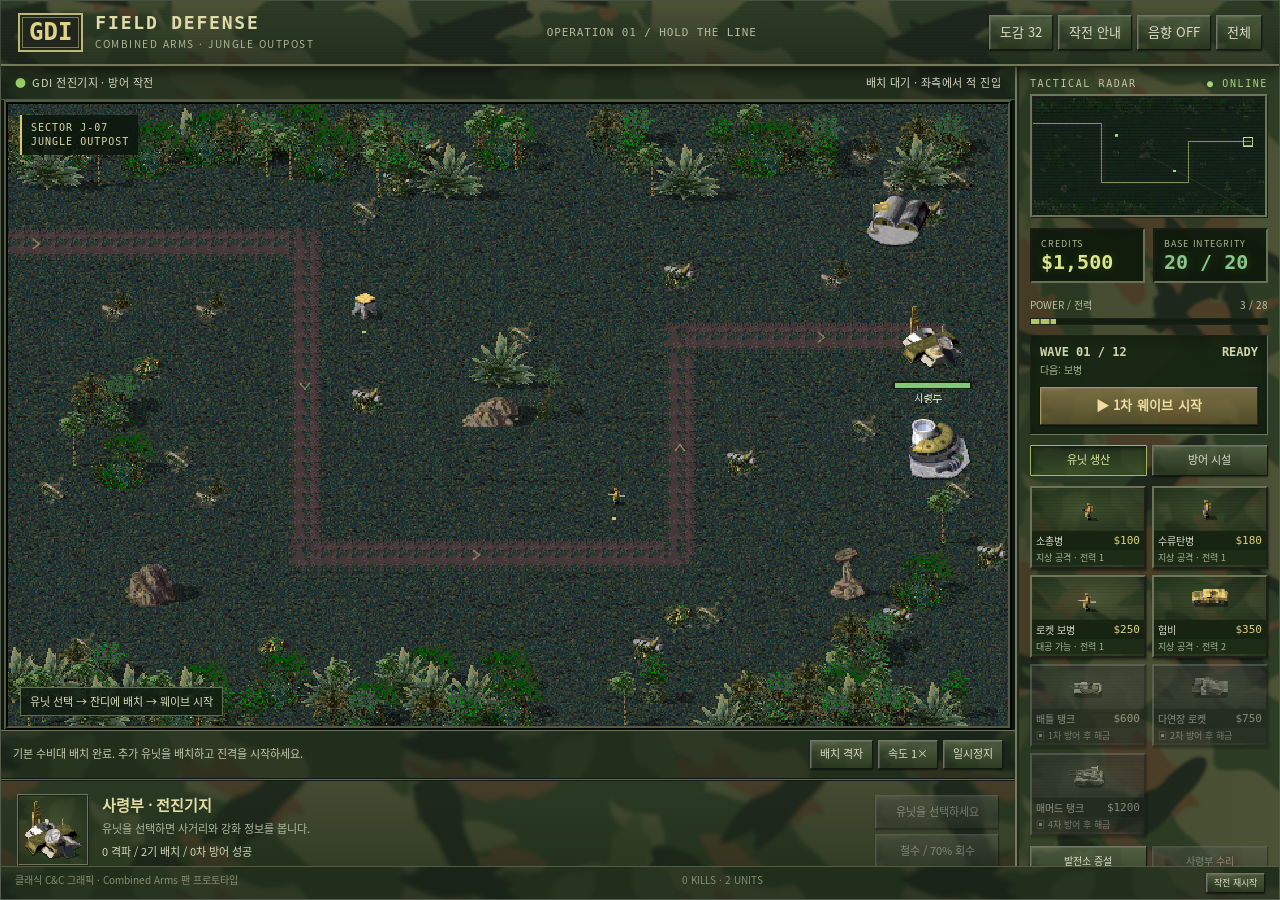
==== index.html @ d178424f "Restore project directories and complete v0.2.1 release snapshot" ====
<!DOCTYPE html><html lang="ko"><head><meta charset="utf-8"><meta name="viewport" content="width=device-width,initial-scale=1,viewport-fit=cover"><meta name="theme-color" content="#212a27"><title>C&C FIELD DEFENSE · Jungle Outpost</title><style>
@font-face{font-family:'Field UI';src:url([data-uri]) format('woff');font-display:swap;}
:root{color-scheme:dark;--metal:#343a36;--dark:#121914;--edge:#555e50;--gold:#c8bb6b;--green:#9cce68;--text:#dddcc6;--mute:#9da590;--red:#db6251}*{box-sizing:border-box}body{margin:0;background:#111813;color:var(--text);font:13px/1.45 'Field UI',Arial,sans-serif;overscroll-behavior:none}button{font:inherit;cursor:pointer;color:var(--text);border:1px solid #70766a;border-right-color:#111912;border-bottom-color:#111912;background:linear-gradient(#4d5549,#2c352d);box-shadow:inset 1px 1px #78807166,0 1px 2px #0009;padding:7px 10px;border-radius:1px;min-height:34px}button:hover{filter:brightness(1.14)}button:focus-visible{outline:2px solid var(--gold);outline-offset:2px}button:active,button.active,button[aria-pressed=true]{background:linear-gradient(#1d2b21,#334331);box-shadow:inset 1px 2px 4px #0009;border-color:#9dba65;color:#dcec9d}button:disabled{cursor:default;filter:saturate(.45);opacity:.46}.app{max-width:1600px;margin:0 auto;min-height:100svh;display:flex;flex-direction:column;border:1px solid #535c4d;background:#232d24}.topbar{height:66px;padding:10px 17px;display:flex;align-items:center;justify-content:space-between;gap:10px;background:repeating-linear-gradient(0deg,#ffffff02 0 1px,transparent 1px 3px),linear-gradient(#41483c,#252d25);border-bottom:3px ridge #73785b;box-shadow:0 4px 12px #0008;z-index:1}.brand{display:flex;gap:12px;align-items:center}.insignia{border:2px solid #bfb875;color:#dfd287;background:#20261e;padding:3px 9px;font:900 24px/1.2 monospace;box-shadow:inset 0 0 0 2px #20271c,inset 0 0 0 3px #777c54}.brand h1{font:700 18px/1.15 monospace;letter-spacing:.1em;margin:0;color:#e0dca9}.brand p{margin:3px 0 0;font-size:10px;letter-spacing:.15em;color:#aeb999}.topactions{display:flex;gap:5px}.operation{font:11px monospace;letter-spacing:.08em;color:#b3bb9f}.shell{display:grid;grid-template-columns:minmax(0,1fr) 264px;flex:1;min-height:0}.battle{min-width:0;display:flex;flex-direction:column;background:#161d16}.missionstrip{display:flex;align-items:center;justify-content:space-between;gap:8px;padding:8px 14px;background:#202a20;border-bottom:1px solid #485640;font-size:11px;letter-spacing:.04em}.dot{color:var(--green);margin-right:6px}.maparea{position:relative;display:flex;align-items:center;justify-content:center;background:#0c150e;flex:1;overflow:hidden;min-height:220px}.mapframe{position:relative;width:100%;max-height:100%;aspect-ratio:768/480;line-height:0;border:4px ridge #525a41}#field{display:block;width:100%;height:100%;image-rendering:pixelated;touch-action:none;cursor:crosshair}.mapbadge{position:absolute;top:11px;left:12px;padding:6px 9px;background:#0c160de0;border-left:2px solid #e1ca64;color:#d8d3a9;font:10px/1.4 monospace;pointer-events:none;letter-spacing:.1em}.maphelp{position:absolute;bottom:10px;left:12px;right:12px;display:flex;align-items:center;justify-content:space-between;gap:7px;pointer-events:none}.maphelp span{background:#101d12df;padding:5px 9px;font:11px/1.5 'Field UI',sans-serif;border:1px solid #5d714d;color:#d8dfbc}.maphelp button{pointer-events:auto;min-height:30px;background:#4b3a25;font-size:11px}.announce{position:absolute;left:50%;top:42%;transform:translate(-50%,-50%);background:#12200eed;border:1px solid #b0be76;box-shadow:0 0 0 4px #121a12bd,0 10px 40px #0008;padding:21px 30px;text-align:center;line-height:1.5;max-width:90%;min-width:280px;z-index:2}.announce h2{color:#e1d582;letter-spacing:.08em;font-size:22px;margin:0 0 9px}.announce p{font-size:12px;color:#bbcab0;margin:8px 0 15px}.announce button{margin:4px}.statusbar{padding:9px 12px;min-height:43px;background:#222e22;border-top:1px solid #6c7856;border-bottom:1px solid #11180f;display:flex;align-items:center;justify-content:space-between;gap:10px;font-size:11px}.statusbar #message{color:#c1ccad}.controls{display:flex;gap:5px;white-space:nowrap}.controls button{font-size:11px;padding:5px 9px;min-height:29px}.unitpanel{background:linear-gradient(#343e30,#252e23);padding:13px 16px;min-height:109px;display:grid;grid-template-columns:72px minmax(0,1fr) auto;gap:13px;border-top:2px ridge #606d51}.portrait{border:2px ridge #6c7756;background:radial-gradient(ellipse,#596244,#182719);display:flex;align-items:center;justify-content:center;image-rendering:pixelated;width:72px;height:72px}.portrait img{max-width:68px;max-height:68px;width:100%;image-rendering:pixelated}.unitinfo h2{font-size:15px;margin:0 0 5px;color:#e5dda5}.unitinfo p{margin:2px 0;color:#afbba0;font-size:11px}.stats{display:flex;gap:13px;flex-wrap:wrap;color:#d0d9b9;font:11px 'Field UI',monospace;margin:6px 0}.unitactions{display:flex;gap:5px;flex-direction:column;justify-content:center;min-width:124px}.unitactions button{font-size:11px}.sidebar{background:repeating-linear-gradient(0deg,#ffffff02 0 1px,transparent 1px 4px),linear-gradient(90deg,#3d4536,#30392e);border-left:4px ridge #737b61;padding:11px;display:flex;flex-direction:column;gap:10px}.sectionlabel{font:10px monospace;letter-spacing:.16em;color:#c2c7a5;display:flex;justify-content:space-between;margin-bottom:5px}.radar{position:relative;background:#0b1d0e;border:3px ridge #70765a;aspect-ratio:1.92;overflow:hidden}.radar canvas{width:100%;height:100%;image-rendering:pixelated;display:block}.radar:after{content:'';position:absolute;inset:0;background:repeating-linear-gradient(0deg,#0003 0 1px,transparent 1px 3px);pointer-events:none}.economy{display:grid;grid-template-columns:1fr 1fr;gap:8px}.counter{padding:7px 9px;background:#111d13;border:2px inset #687155}.counter label{color:#adb993;font-size:9px;letter-spacing:.1em;display:block}.counter strong{font:700 20px monospace;white-space:nowrap;display:block;color:#dbe88a;text-shadow:0 0 10px #cbdc4133}.counter strong.health{color:#89c68c}.powerline{display:flex;align-items:center;justify-content:space-between;font-size:10px;color:#b7c69e;margin:5px 0}.meter{height:7px;border:1px solid #172315;background:#131c10}.meter div{height:100%;background:repeating-linear-gradient(90deg,#afc66b 0 8px,#506437 8px 10px);transition:width .2s}.wavebox{background:#1d2a1d;border:1px inset #6d7659;padding:9px}.wavetitle{display:flex;justify-content:space-between;color:#d3d5ae;font:700 12px monospace}.wavebrief{font-size:10px;margin-top:4px;color:#a7b798;min-height:17px}.wavebutton{width:100%;margin-top:7px;font-weight:bold;color:#efdda1;background:linear-gradient(#746637,#4d4929);border-color:#a3975e #2a2c18 #292b18 #a3975e;letter-spacing:.02em;min-height:38px}.productiontabs{display:flex;gap:5px}.productiontabs button{flex:1;font-size:11px;min-height:31px;padding:5px}.production{display:grid;grid-template-columns:1fr 1fr;gap:6px}.buildcard{padding:0;min-height:83px;position:relative;overflow:hidden;display:flex;flex-direction:column;align-items:stretch;border:2px outset #6d7458;box-shadow:1px 2px 2px #0006}.buildcard .unitart{height:43px;display:flex;align-items:center;justify-content:center;background:radial-gradient(ellipse,#5f6946,#2a3727);position:relative}.unitart:before{content:'';position:absolute;inset:0;background:repeating-linear-gradient(0deg,#0001 0 1px,transparent 1px 3px)}.buildcard img{height:48px;width:auto;image-rendering:pixelated;object-fit:contain;max-width:90px}.buildcard .caption{padding:3px 4px;background:#202b1be6;font-size:10px;line-height:1.3;display:flex;align-items:center;justify-content:space-between;gap:2px}.buildcard .price{font:11px monospace;color:#ded181}.buildcard .typehint{font-size:9px;color:#a8b796;background:#253320;padding:1px 4px;text-align:left}.buildcard.active{border-color:#cfcb79;box-shadow:0 0 0 1px #f5de8490}.buildcard.locked{filter:grayscale(.8);opacity:.53}.buildcard.poor .price{color:#d68e73}.support{display:flex;gap:5px}.support button{flex:1;font-size:10px;padding:6px 3px;line-height:1.6}.log{font:10px/1.8 'Field UI',monospace;color:#97ac81;border-top:1px solid #646e4d;padding-top:6px;min-height:37px}.bottom{padding:6px 14px;background:#192218;border-top:1px solid #515c44;color:#839073;display:flex;justify-content:space-between;font-size:10px;gap:8px}.rotate{display:none}.modal{position:fixed;inset:0;z-index:10;background:#060d08d9;display:grid;place-items:center;padding:20px}.modalbox{max-width:900px;max-height:90svh;overflow:auto;background:#2a3527;border:3px ridge #969574;padding:20px;box-shadow:0 20px 100px #000a}.modalbox h2{margin:0 0 12px;color:#e0d394}.modalbox p{color:#b8c5a5;line-height:1.8}.modalhead{display:flex;justify-content:space-between;gap:15px;align-items:center}.atlasgrid{display:grid;grid-template-columns:repeat(4,minmax(0,1fr));gap:8px;margin-top:13px}.atlascard{padding:7px;background:#182818;border:1px solid #667550;text-align:center;min-width:0}.atlascard img{width:90px;height:75px;object-fit:contain;image-rendering:pixelated;max-width:100%}.atlascard b{display:block;font-size:12px}.atlascard small{font-size:10px;color:#a5b490;display:block}.atlascard button{font-size:10px;margin-top:6px;width:100%}.howto{display:grid;grid-template-columns:repeat(3,1fr);gap:14px}.howto p{font-size:12px}.howto b{color:#d6c87d}.kbd{font-family:monospace;background:#101b10;padding:2px 4px}.modalclose{min-width:48px}.loading{position:fixed;inset:0;z-index:20;background:#131d14;display:grid;place-items:center;text-align:center;color:#cfc483;font:14px monospace}[hidden]{display:none!important}
@media(min-width:1100px){.app{max-height:100svh;height:100svh}.mapframe{width:min(100%,calc((100svh - 270px)*1.6));flex-shrink:0}.sidebar{overflow:auto}.unitpanel{min-height:104px}.topbar{flex-shrink:0}.shell{overflow:hidden}}
@media(max-width:850px){.shell{grid-template-columns:minmax(0,1fr) 218px}.sidebar{padding:8px;gap:7px}.topbar{height:54px;padding:6px 10px}.brand h1{font-size:14px}.brand p{font-size:8px}.insignia{font-size:19px}.operation{display:none}.unitpanel{padding:9px;grid-template-columns:52px minmax(0,1fr);gap:9px}.portrait{width:52px;height:52px}.unitactions{grid-column:1/-1;flex-direction:row}.unitactions button{flex:1}.statusbar{flex-wrap:wrap;gap:5px}.unitart{height:36px!important}.buildcard{min-height:73px}.buildcard img{height:41px}.counter strong{font-size:20px}.missionstrip{font-size:9px}.bottom{font-size:9px}}
@media(max-width:600px) and (orientation:portrait){.shell{display:flex;flex-direction:column}.maparea{min-height:0}.mapframe{aspect-ratio:768/480}.sidebar{border-left:0;border-top:3px ridge #747e62;display:grid;grid-template-columns:1fr 1fr;align-items:start;padding:10px}.radarblock{grid-row:1/3}.economy{grid-column:2}.powerblock{grid-column:2}.wavebox{grid-column:1/-1}.productiontabs,.production,.support,.log{grid-column:1/-1}.production{grid-template-columns:repeat(4,minmax(0,1fr))}.buildcard .caption{flex-direction:column;font-size:10px}.unitpanel{min-height:100px;grid-template-columns:48px minmax(0,1fr) 112px}.unitactions{grid-column:auto;flex-direction:column;min-width:0}.topactions button{font-size:11px;padding:5px 7px}.brand p{display:none}.insignia{display:none}.maphelp span{font-size:9px;padding:3px 5px}.mapbadge{font-size:8px;padding:4px}.rotate{display:block;padding:4px 10px;text-align:center;background:#36351f;color:#cec793;font-size:10px}.atlasgrid{grid-template-columns:repeat(3,minmax(0,1fr))}.modal{padding:10px}.modalbox{padding:13px}.howto{grid-template-columns:1fr}.howto p{margin:4px 0}.counter strong{font-size:22px}.maphelp{bottom:6px;left:6px;right:6px}.maphelp button{font-size:9px;min-height:26px}.stats{gap:7px}}
@media(max-height:510px) and (orientation:landscape){.app{height:auto;min-height:100svh}.shell{grid-template-columns:minmax(0,1fr) 205px}.topbar{height:42px}.sidebar{max-height:calc(100svh - 42px);overflow:auto;position:sticky;top:0}.mapframe{width:100%;}.maparea{min-height:0}.missionstrip{padding:4px 8px}.unitpanel{min-height:85px}.bottom{display:none}.radarblock{display:none}.counter strong{font-size:18px}.sidebar{gap:6px}.counter{padding:5px 6px}.wavebox{padding:6px}.buildcard{min-height:66px}.buildcard .typehint{font-size:8px}.brand p{display:none}.topactions button{min-height:28px}}

/* WOODLAND CAMO: a softly blurred, subdued background under the original metal bevels. */
:root{--woodland:url("data:image/svg+xml,%3Csvg%20xmlns%3D%22http%3A%2F%2Fwww.w3.org%2F2000%2Fsvg%22%20width%3D%22480%22%20height%3D%22360%22%20viewBox%3D%220%200%20480%20360%22%3E%3Cdefs%3E%3Cfilter%20id%3D%22soft%22%20x%3D%22-15%25%22%20y%3D%22-15%25%22%20width%3D%22130%25%22%20height%3D%22130%25%22%3E%3CfeGaussianBlur%20stdDeviation%3D%221.8%22%2F%3E%3C%2Ffilter%3E%3C%2Fdefs%3E%3Crect%20width%3D%22480%22%20height%3D%22360%22%20fill%3D%22%23666947%22%2F%3E%3Cg%20filter%3D%22url%28%23soft%29%22%3E%3Cpath%20fill%3D%22%2338482e%22%20transform%3D%22translate%28-480%20-360%29%22%20d%3D%22M-5.9%2C21.6C-10.8%2C14.3%20-1.8%2C4.3%209.6%2C4.0C20.9%2C3.7%2049.5%2C16.7%2062.2%2C19.5C74.9%2C22.4%2077.8%2C19.5%2085.8%2C21.0C93.8%2C22.5%2098.1%2C26.7%20110.1%2C28.8C122.1%2C30.9%20151.9%2C29.2%20157.8%2C33.6C163.7%2C37.9%20143.5%2C47.7%20145.7%2C54.7C148.0%2C61.8%20169.2%2C69.9%20171.2%2C75.9C173.3%2C81.9%20163.8%2C86.1%20158.0%2C90.7C152.1%2C95.3%20146.4%2C101.6%20136.2%2C103.3C126.1%2C105.0%20108.9%2C105.2%2097.0%2C101.1C85.2%2C96.9%2078.6%2C83.6%2065.2%2C78.4C51.9%2C73.2%2021.1%2C75.0%2016.8%2C69.8C12.4%2C64.7%2043.0%2C55.7%2039.2%2C47.6C35.5%2C39.6%20-1.0%2C28.8%20-5.9%2C21.6Z%22%2F%3E%3Cpath%20fill%3D%22%2338482e%22%20transform%3D%22translate%28-480%200%29%22%20d%3D%22M-5.9%2C21.6C-10.8%2C14.3%20-1.8%2C4.3%209.6%2C4.0C20.9%2C3.7%2049.5%2C16.7%2062.2%2C19.5C74.9%2C22.4%2077.8%2C19.5%2085.8%2C21.0C93.8%2C22.5%2098.1%2C26.7%20110.1%2C28.8C122.1%2C30.9%20151.9%2C29.2%20157.8%2C33.6C163.7%2C37.9%20143.5%2C47.7%20145.7%2C54.7C148.0%2C61.8%20169.2%2C69.9%20171.2%2C75.9C173.3%2C81.9%20163.8%2C86.1%20158.0%2C90.7C152.1%2C95.3%20146.4%2C101.6%20136.2%2C103.3C126.1%2C105.0%20108.9%2C105.2%2097.0%2C101.1C85.2%2C96.9%2078.6%2C83.6%2065.2%2C78.4C51.9%2C73.2%2021.1%2C75.0%2016.8%2C69.8C12.4%2C64.7%2043.0%2C55.7%2039.2%2C47.6C35.5%2C39.6%20-1.0%2C28.8%20-5.9%2C21.6Z%22%2F%3E%3Cpath%20fill%3D%22%2338482e%22%20transform%3D%22translate%28-480%20360%29%22%20d%3D%22M-5.9%2C21.6C-10.8%2C14.3%20-1.8%2C4.3%209.6%2C4.0C20.9%2C3.7%2049.5%2C16.7%2062.2%2C19.5C74.9%2C22.4%2077.8%2C19.5%2085.8%2C21.0C93.8%2C22.5%2098.1%2C26.7%20110.1%2C28.8C122.1%2C30.9%20151.9%2C29.2%20157.8%2C33.6C163.7%2C37.9%20143.5%2C47.7%20145.7%2C54.7C148.0%2C61.8%20169.2%2C69.9%20171.2%2C75.9C173.3%2C81.9%20163.8%2C86.1%20158.0%2C90.7C152.1%2C95.3%20146.4%2C101.6%20136.2%2C103.3C126.1%2C105.0%20108.9%2C105.2%2097.0%2C101.1C85.2%2C96.9%2078.6%2C83.6%2065.2%2C78.4C51.9%2C73.2%2021.1%2C75.0%2016.8%2C69.8C12.4%2C64.7%2043.0%2C55.7%2039.2%2C47.6C35.5%2C39.6%20-1.0%2C28.8%20-5.9%2C21.6Z%22%2F%3E%3Cpath%20fill%3D%22%2338482e%22%20transform%3D%22translate%280%20-360%29%22%20d%3D%22M-5.9%2C21.6C-10.8%2C14.3%20-1.8%2C4.3%209.6%2C4.0C20.9%2C3.7%2049.5%2C16.7%2062.2%2C19.5C74.9%2C22.4%2077.8%2C19.5%2085.8%2C21.0C93.8%2C22.5%2098.1%2C26.7%20110.1%2C28.8C122.1%2C30.9%20151.9%2C29.2%20157.8%2C33.6C163.7%2C37.9%20143.5%2C47.7%20145.7%2C54.7C148.0%2C61.8%20169.2%2C69.9%20171.2%2C75.9C173.3%2C81.9%20163.8%2C86.1%20158.0%2C90.7C152.1%2C95.3%20146.4%2C101.6%20136.2%2C103.3C126.1%2C105.0%20108.9%2C105.2%2097.0%2C101.1C85.2%2C96.9%2078.6%2C83.6%2065.2%2C78.4C51.9%2C73.2%2021.1%2C75.0%2016.8%2C69.8C12.4%2C64.7%2043.0%2C55.7%2039.2%2C47.6C35.5%2C39.6%20-1.0%2C28.8%20-5.9%2C21.6Z%22%2F%3E%3Cpath%20fill%3D%22%2338482e%22%20transform%3D%22translate%280%200%29%22%20d%3D%22M-5.9%2C21.6C-10.8%2C14.3%20-1.8%2C4.3%209.6%2C4.0C20.9%2C3.7%2049.5%2C16.7%2062.2%2C19.5C74.9%2C22.4%2077.8%2C19.5%2085.8%2C21.0C93.8%2C22.5%2098.1%2C26.7%20110.1%2C28.8C122.1%2C30.9%20151.9%2C29.2%20157.8%2C33.6C163.7%2C37.9%20143.5%2C47.7%20145.7%2C54.7C148.0%2C61.8%20169.2%2C69.9%20171.2%2C75.9C173.3%2C81.9%20163.8%2C86.1%20158.0%2C90.7C152.1%2C95.3%20146.4%2C101.6%20136.2%2C103.3C126.1%2C105.0%20108.9%2C105.2%2097.0%2C101.1C85.2%2C96.9%2078.6%2C83.6%2065.2%2C78.4C51.9%2C73.2%2021.1%2C75.0%2016.8%2C69.8C12.4%2C64.7%2043.0%2C55.7%2039.2%2C47.6C35.5%2C39.6%20-1.0%2C28.8%20-5.9%2C21.6Z%22%2F%3E%3Cpath%20fill%3D%22%2338482e%22%20transform%3D%22translate%280%20360%29%22%20d%3D%22M-5.9%2C21.6C-10.8%2C14.3%20-1.8%2C4.3%209.6%2C4.0C20.9%2C3.7%2049.5%2C16.7%2062.2%2C19.5C74.9%2C22.4%2077.8%2C19.5%2085.8%2C21.0C93.8%2C22.5%2098.1%2C26.7%20110.1%2C28.8C122.1%2C30.9%20151.9%2C29.2%20157.8%2C33.6C163.7%2C37.9%20143.5%2C47.7%20145.7%2C54.7C148.0%2C61.8%20169.2%2C69.9%20171.2%2C75.9C173.3%2C81.9%20163.8%2C86.1%20158.0%2C90.7C152.1%2C95.3%20146.4%2C101.6%20136.2%2C103.3C126.1%2C105.0%20108.9%2C105.2%2097.0%2C101.1C85.2%2C96.9%2078.6%2C83.6%2065.2%2C78.4C51.9%2C73.2%2021.1%2C75.0%2016.8%2C69.8C12.4%2C64.7%2043.0%2C55.7%2039.2%2C47.6C35.5%2C39.6%20-1.0%2C28.8%20-5.9%2C21.6Z%22%2F%3E%3Cpath%20fill%3D%22%2338482e%22%20transform%3D%22translate%28480%20-360%29%22%20d%3D%22M-5.9%2C21.6C-10.8%2C14.3%20-1.8%2C4.3%209.6%2C4.0C20.9%2C3.7%2049.5%2C16.7%2062.2%2C19.5C74.9%2C22.4%2077.8%2C19.5%2085.8%2C21.0C93.8%2C22.5%2098.1%2C26.7%20110.1%2C28.8C122.1%2C30.9%20151.9%2C29.2%20157.8%2C33.6C163.7%2C37.9%20143.5%2C47.7%20145.7%2C54.7C148.0%2C61.8%20169.2%2C69.9%20171.2%2C75.9C173.3%2C81.9%20163.8%2C86.1%20158.0%2C90.7C152.1%2C95.3%20146.4%2C101.6%20136.2%2C103.3C126.1%2C105.0%20108.9%2C105.2%2097.0%2C101.1C85.2%2C96.9%2078.6%2C83.6%2065.2%2C78.4C51.9%2C73.2%2021.1%2C75.0%2016.8%2C69.8C12.4%2C64.7%2043.0%2C55.7%2039.2%2C47.6C35.5%2C39.6%20-1.0%2C28.8%20-5.9%2C21.6Z%22%2F%3E%3Cpath%20fill%3D%22%2338482e%22%20transform%3D%22translate%28480%200%29%22%20d%3D%22M-5.9%2C21.6C-10.8%2C14.3%20-1.8%2C4.3%209.6%2C4.0C20.9%2C3.7%2049.5%2C16.7%2062.2%2C19.5C74.9%2C22.4%2077.8%2C19.5%2085.8%2C21.0C93.8%2C22.5%2098.1%2C26.7%20110.1%2C28.8C122.1%2C30.9%20151.9%2C29.2%20157.8%2C33.6C163.7%2C37.9%20143.5%2C47.7%20145.7%2C54.7C148.0%2C61.8%20169.2%2C69.9%20171.2%2C75.9C173.3%2C81.9%20163.8%2C86.1%20158.0%2C90.7C152.1%2C95.3%20146.4%2C101.6%20136.2%2C103.3C126.1%2C105.0%20108.9%2C105.2%2097.0%2C101.1C85.2%2C96.9%2078.6%2C83.6%2065.2%2C78.4C51.9%2C73.2%2021.1%2C75.0%2016.8%2C69.8C12.4%2C64.7%2043.0%2C55.7%2039.2%2C47.6C35.5%2C39.6%20-1.0%2C28.8%20-5.9%2C21.6Z%22%2F%3E%3Cpath%20fill%3D%22%2338482e%22%20transform%3D%22translate%28480%20360%29%22%20d%3D%22M-5.9%2C21.6C-10.8%2C14.3%20-1.8%2C4.3%209.6%2C4.0C20.9%2C3.7%2049.5%2C16.7%2062.2%2C19.5C74.9%2C22.4%2077.8%2C19.5%2085.8%2C21.0C93.8%2C22.5%2098.1%2C26.7%20110.1%2C28.8C122.1%2C30.9%20151.9%2C29.2%20157.8%2C33.6C163.7%2C37.9%20143.5%2C47.7%20145.7%2C54.7C148.0%2C61.8%20169.2%2C69.9%20171.2%2C75.9C173.3%2C81.9%20163.8%2C86.1%20158.0%2C90.7C152.1%2C95.3%20146.4%2C101.6%20136.2%2C103.3C126.1%2C105.0%20108.9%2C105.2%2097.0%2C101.1C85.2%2C96.9%2078.6%2C83.6%2065.2%2C78.4C51.9%2C73.2%2021.1%2C75.0%2016.8%2C69.8C12.4%2C64.7%2043.0%2C55.7%2039.2%2C47.6C35.5%2C39.6%20-1.0%2C28.8%20-5.9%2C21.6Z%22%2F%3E%3Cpath%20fill%3D%22%2338482e%22%20transform%3D%22translate%28-480%20-360%29%22%20d%3D%22M1.5%2C10.9C6.9%2C6.3%2033.9%2C7.6%2040.3%2C2.8C46.7%2C-2.1%2033.9%2C-14.8%2039.9%2C-18.2C46.0%2C-21.7%2063.7%2C-16.4%2076.8%2C-17.9C89.9%2C-19.4%20107.7%2C-29.5%20118.3%2C-27.3C129.0%2C-25.0%20135.3%2C-10.9%20140.8%2C-4.3C146.2%2C2.2%20143.7%2C6.5%20150.9%2C12.1C158.1%2C17.8%20183.5%2C24.7%20184.0%2C29.7C184.5%2C34.7%20160.1%2C36.5%20153.9%2C42.1C147.7%2C47.7%20154.9%2C59.4%20146.9%2C63.4C138.9%2C67.4%20119.4%2C66.5%20106.0%2C65.9C92.6%2C65.2%2080.6%2C61.5%2066.4%2C59.4C52.2%2C57.3%2030.6%2C57.9%2020.9%2C53.1C11.1%2C48.3%2011.2%2C37.7%208.0%2C30.6C4.7%2C23.6%20-3.9%2C15.5%201.5%2C10.9Z%22%2F%3E%3Cpath%20fill%3D%22%2338482e%22%20transform%3D%22translate%28-480%200%29%22%20d%3D%22M1.5%2C10.9C6.9%2C6.3%2033.9%2C7.6%2040.3%2C2.8C46.7%2C-2.1%2033.9%2C-14.8%2039.9%2C-18.2C46.0%2C-21.7%2063.7%2C-16.4%2076.8%2C-17.9C89.9%2C-19.4%20107.7%2C-29.5%20118.3%2C-27.3C129.0%2C-25.0%20135.3%2C-10.9%20140.8%2C-4.3C146.2%2C2.2%20143.7%2C6.5%20150.9%2C12.1C158.1%2C17.8%20183.5%2C24.7%20184.0%2C29.7C184.5%2C34.7%20160.1%2C36.5%20153.9%2C42.1C147.7%2C47.7%20154.9%2C59.4%20146.9%2C63.4C138.9%2C67.4%20119.4%2C66.5%20106.0%2C65.9C92.6%2C65.2%2080.6%2C61.5%2066.4%2C59.4C52.2%2C57.3%2030.6%2C57.9%2020.9%2C53.1C11.1%2C48.3%2011.2%2C37.7%208.0%2C30.6C4.7%2C23.6%20-3.9%2C15.5%201.5%2C10.9Z%22%2F%3E%3Cpath%20fill%3D%22%2338482e%22%20transform%3D%22translate%28-480%20360%29%22%20d%3D%22M1.5%2C10.9C6.9%2C6.3%2033.9%2C7.6%2040.3%2C2.8C46.7%2C-2.1%2033.9%2C-14.8%2039.9%2C-18.2C46.0%2C-21.7%2063.7%2C-16.4%2076.8%2C-17.9C89.9%2C-19.4%20107.7%2C-29.5%20118.3%2C-27.3C129.0%2C-25.0%20135.3%2C-10.9%20140.8%2C-4.3C146.2%2C2.2%20143.7%2C6.5%20150.9%2C12.1C158.1%2C17.8%20183.5%2C24.7%20184.0%2C29.7C184.5%2C34.7%20160.1%2C36.5%20153.9%2C42.1C147.7%2C47.7%20154.9%2C59.4%20146.9%2C63.4C138.9%2C67.4%20119.4%2C66.5%20106.0%2C65.9C92.6%2C65.2%2080.6%2C61.5%2066.4%2C59.4C52.2%2C57.3%2030.6%2C57.9%2020.9%2C53.1C11.1%2C48.3%2011.2%2C37.7%208.0%2C30.6C4.7%2C23.6%20-3.9%2C15.5%201.5%2C10.9Z%22%2F%3E%3Cpath%20fill%3D%22%2338482e%22%20transform%3D%22translate%280%20-360%29%22%20d%3D%22M1.5%2C10.9C6.9%2C6.3%2033.9%2C7.6%2040.3%2C2.8C46.7%2C-2.1%2033.9%2C-14.8%2039.9%2C-18.2C46.0%2C-21.7%2063.7%2C-16.4%2076.8%2C-17.9C89.9%2C-19.4%20107.7%2C-29.5%20118.3%2C-27.3C129.0%2C-25.0%20135.3%2C-10.9%20140.8%2C-4.3C146.2%2C2.2%20143.7%2C6.5%20150.9%2C12.1C158.1%2C17.8%20183.5%2C24.7%20184.0%2C29.7C184.5%2C34.7%20160.1%2C36.5%20153.9%2C42.1C147.7%2C47.7%20154.9%2C59.4%20146.9%2C63.4C138.9%2C67.4%20119.4%2C66.5%20106.0%2C65.9C92.6%2C65.2%2080.6%2C61.5%2066.4%2C59.4C52.2%2C57.3%2030.6%2C57.9%2020.9%2C53.1C11.1%2C48.3%2011.2%2C37.7%208.0%2C30.6C4.7%2C23.6%20-3.9%2C15.5%201.5%2C10.9Z%22%2F%3E%3Cpath%20fill%3D%22%2338482e%22%20transform%3D%22translate%280%200%29%22%20d%3D%22M1.5%2C10.9C6.9%2C6.3%2033.9%2C7.6%2040.3%2C2.8C46.7%2C-2.1%2033.9%2C-14.8%2039.9%2C-18.2C46.0%2C-21.7%2063.7%2C-16.4%2076.8%2C-17.9C89.9%2C-19.4%20107.7%2C-29.5%20118.3%2C-27.3C129.0%2C-25.0%20135.3%2C-10.9%20140.8%2C-4.3C146.2%2C2.2%20143.7%2C6.5%20150.9%2C12.1C158.1%2C17.8%20183.5%2C24.7%20184.0%2C29.7C184.5%2C34.7%20160.1%2C36.5%20153.9%2C42.1C147.7%2C47.7%20154.9%2C59.4%20146.9%2C63.4C138.9%2C67.4%20119.4%2C66.5%20106.0%2C65.9C92.6%2C65.2%2080.6%2C61.5%2066.4%2C59.4C52.2%2C57.3%2030.6%2C57.9%2020.9%2C53.1C11.1%2C48.3%2011.2%2C37.7%208.0%2C30.6C4.7%2C23.6%20-3.9%2C15.5%201.5%2C10.9Z%22%2F%3E%3Cpath%20fill%3D%22%2338482e%22%20transform%3D%22translate%280%20360%29%22%20d%3D%22M1.5%2C10.9C6.9%2C6.3%2033.9%2C7.6%2040.3%2C2.8C46.7%2C-2.1%2033.9%2C-14.8%2039.9%2C-18.2C46.0%2C-21.7%2063.7%2C-16.4%2076.8%2C-17.9C89.9%2C-19.4%20107.7%2C-29.5%20118.3%2C-27.3C129.0%2C-25.0%20135.3%2C-10.9%20140.8%2C-4.3C146.2%2C2.2%20143.7%2C6.5%20150.9%2C12.1C158.1%2C17.8%20183.5%2C24.7%20184.0%2C29.7C184.5%2C34.7%20160.1%2C36.5%20153.9%2C42.1C147.7%2C47.7%20154.9%2C59.4%20146.9%2C63.4C138.9%2C67.4%20119.4%2C66.5%20106.0%2C65.9C92.6%2C65.2%2080.6%2C61.5%2066.4%2C59.4C52.2%2C57.3%2030.6%2C57.9%2020.9%2C53.1C11.1%2C48.3%2011.2%2C37.7%208.0%2C30.6C4.7%2C23.6%20-3.9%2C15.5%201.5%2C10.9Z%22%2F%3E%3Cpath%20fill%3D%22%2338482e%22%20transform%3D%22translate%28480%20-360%29%22%20d%3D%22M1.5%2C10.9C6.9%2C6.3%2033.9%2C7.6%2040.3%2C2.8C46.7%2C-2.1%2033.9%2C-14.8%2039.9%2C-18.2C46.0%2C-21.7%2063.7%2C-16.4%2076.8%2C-17.9C89.9%2C-19.4%20107.7%2C-29.5%20118.3%2C-27.3C129.0%2C-25.0%20135.3%2C-10.9%20140.8%2C-4.3C146.2%2C2.2%20143.7%2C6.5%20150.9%2C12.1C158.1%2C17.8%20183.5%2C24.7%20184.0%2C29.7C184.5%2C34.7%20160.1%2C36.5%20153.9%2C42.1C147.7%2C47.7%20154.9%2C59.4%20146.9%2C63.4C138.9%2C67.4%20119.4%2C66.5%20106.0%2C65.9C92.6%2C65.2%2080.6%2C61.5%2066.4%2C59.4C52.2%2C57.3%2030.6%2C57.9%2020.9%2C53.1C11.1%2C48.3%2011.2%2C37.7%208.0%2C30.6C4.7%2C23.6%20-3.9%2C15.5%201.5%2C10.9Z%22%2F%3E%3Cpath%20fill%3D%22%2338482e%22%20transform%3D%22translate%28480%200%29%22%20d%3D%22M1.5%2C10.9C6.9%2C6.3%2033.9%2C7.6%2040.3%2C2.8C46.7%2C-2.1%2033.9%2C-14.8%2039.9%2C-18.2C46.0%2C-21.7%2063.7%2C-16.4%2076.8%2C-17.9C89.9%2C-19.4%20107.7%2C-29.5%20118.3%2C-27.3C129.0%2C-25.0%20135.3%2C-10.9%20140.8%2C-4.3C146.2%2C2.2%20143.7%2C6.5%20150.9%2C12.1C158.1%2C17.8%20183.5%2C24.7%20184.0%2C29.7C184.5%2C34.7%20160.1%2C36.5%20153.9%2C42.1C147.7%2C47.7%20154.9%2C59.4%20146.9%2C63.4C138.9%2C67.4%20119.4%2C66.5%20106.0%2C65.9C92.6%2C65.2%2080.6%2C61.5%2066.4%2C59.4C52.2%2C57.3%2030.6%2C57.9%2020.9%2C53.1C11.1%2C48.3%2011.2%2C37.7%208.0%2C30.6C4.7%2C23.6%20-3.9%2C15.5%201.5%2C10.9Z%22%2F%3E%3Cpath%20fill%3D%22%2338482e%22%20transform%3D%22translate%28480%20360%29%22%20d%3D%22M1.5%2C10.9C6.9%2C6.3%2033.9%2C7.6%2040.3%2C2.8C46.7%2C-2.1%2033.9%2C-14.8%2039.9%2C-18.2C46.0%2C-21.7%2063.7%2C-16.4%2076.8%2C-17.9C89.9%2C-19.4%20107.7%2C-29.5%20118.3%2C-27.3C129.0%2C-25.0%20135.3%2C-10.9%20140.8%2C-4.3C146.2%2C2.2%20143.7%2C6.5%20150.9%2C12.1C158.1%2C17.8%20183.5%2C24.7%20184.0%2C29.7C184.5%2C34.7%20160.1%2C36.5%20153.9%2C42.1C147.7%2C47.7%20154.9%2C59.4%20146.9%2C63.4C138.9%2C67.4%20119.4%2C66.5%20106.0%2C65.9C92.6%2C65.2%2080.6%2C61.5%2066.4%2C59.4C52.2%2C57.3%2030.6%2C57.9%2020.9%2C53.1C11.1%2C48.3%2011.2%2C37.7%208.0%2C30.6C4.7%2C23.6%20-3.9%2C15.5%201.5%2C10.9Z%22%2F%3E%3Cpath%20fill%3D%22%2338482e%22%20transform%3D%22translate%28-480%20-360%29%22%20d%3D%22M121.4%2C235.4C119.5%2C240.2%2092.1%2C238.3%2085.3%2C243.3C78.6%2C248.3%2088.9%2C264.3%2080.8%2C265.6C72.6%2C266.9%2049.5%2C253.4%2036.6%2C251.2C23.6%2C249.1%2015.0%2C254.2%203.2%2C252.7C-8.7%2C251.1%20-29.5%2C247.3%20-34.7%2C242.0C-39.9%2C236.6%20-25.3%2C227.0%20-27.9%2C220.6C-30.5%2C214.2%20-52.0%2C207.2%20-50.5%2C203.3C-49.0%2C199.4%20-23.0%2C203.0%20-19.0%2C197.3C-15.0%2C191.5%20-32.3%2C173.6%20-26.6%2C168.7C-20.9%2C163.9%201.4%2C166.3%2015.1%2C168.1C28.8%2C169.9%2044.2%2C174.7%2055.6%2C179.5C67.0%2C184.3%2076.8%2C190.9%2083.7%2C196.7C90.5%2C202.6%2090.5%2C208.4%2096.8%2C214.8C103.1%2C221.3%20123.3%2C230.7%20121.4%2C235.4Z%22%2F%3E%3Cpath%20fill%3D%22%2338482e%22%20transform%3D%22translate%28-480%200%29%22%20d%3D%22M121.4%2C235.4C119.5%2C240.2%2092.1%2C238.3%2085.3%2C243.3C78.6%2C248.3%2088.9%2C264.3%2080.8%2C265.6C72.6%2C266.9%2049.5%2C253.4%2036.6%2C251.2C23.6%2C249.1%2015.0%2C254.2%203.2%2C252.7C-8.7%2C251.1%20-29.5%2C247.3%20-34.7%2C242.0C-39.9%2C236.6%20-25.3%2C227.0%20-27.9%2C220.6C-30.5%2C214.2%20-52.0%2C207.2%20-50.5%2C203.3C-49.0%2C199.4%20-23.0%2C203.0%20-19.0%2C197.3C-15.0%2C191.5%20-32.3%2C173.6%20-26.6%2C168.7C-20.9%2C163.9%201.4%2C166.3%2015.1%2C168.1C28.8%2C169.9%2044.2%2C174.7%2055.6%2C179.5C67.0%2C184.3%2076.8%2C190.9%2083.7%2C196.7C90.5%2C202.6%2090.5%2C208.4%2096.8%2C214.8C103.1%2C221.3%20123.3%2C230.7%20121.4%2C235.4Z%22%2F%3E%3Cpath%20fill%3D%22%2338482e%22%20transform%3D%22translate%28-480%20360%29%22%20d%3D%22M121.4%2C235.4C119.5%2C240.2%2092.1%2C238.3%2085.3%2C243.3C78.6%2C248.3%2088.9%2C264.3%2080.8%2C265.6C72.6%2C266.9%2049.5%2C253.4%2036.6%2C251.2C23.6%2C249.1%2015.0%2C254.2%203.2%2C252.7C-8.7%2C251.1%20-29.5%2C247.3%20-34.7%2C242.0C-39.9%2C236.6%20-25.3%2C227.0%20-27.9%2C220.6C-30.5%2C214.2%20-52.0%2C207.2%20-50.5%2C203.3C-49.0%2C199.4%20-23.0%2C203.0%20-19.0%2C197.3C-15.0%2C191.5%20-32.3%2C173.6%20-26.6%2C168.7C-20.9%2C163.9%201.4%2C166.3%2015.1%2C168.1C28.8%2C169.9%2044.2%2C174.7%2055.6%2C179.5C67.0%2C184.3%2076.8%2C190.9%2083.7%2C196.7C90.5%2C202.6%2090.5%2C208.4%2096.8%2C214.8C103.1%2C221.3%20123.3%2C230.7%20121.4%2C235.4Z%22%2F%3E%3Cpath%20fill%3D%22%2338482e%22%20transform%3D%22translate%280%20-360%29%22%20d%3D%22M121.4%2C235.4C119.5%2C240.2%2092.1%2C238.3%2085.3%2C243.3C78.6%2C248.3%2088.9%2C264.3%2080.8%2C265.6C72.6%2C266.9%2049.5%2C253.4%2036.6%2C251.2C23.6%2C249.1%2015.0%2C254.2%203.2%2C252.7C-8.7%2C251.1%20-29.5%2C247.3%20-34.7%2C242.0C-39.9%2C236.6%20-25.3%2C227.0%20-27.9%2C220.6C-30.5%2C214.2%20-52.0%2C207.2%20-50.5%2C203.3C-49.0%2C199.4%20-23.0%2C203.0%20-19.0%2C197.3C-15.0%2C191.5%20-32.3%2C173.6%20-26.6%2C168.7C-20.9%2C163.9%201.4%2C166.3%2015.1%2C168.1C28.8%2C169.9%2044.2%2C174.7%2055.6%2C179.5C67.0%2C184.3%2076.8%2C190.9%2083.7%2C196.7C90.5%2C202.6%2090.5%2C208.4%2096.8%2C214.8C103.1%2C221.3%20123.3%2C230.7%20121.4%2C235.4Z%22%2F%3E%3Cpath%20fill%3D%22%2338482e%22%20transform%3D%22translate%280%200%29%22%20d%3D%22M121.4%2C235.4C119.5%2C240.2%2092.1%2C238.3%2085.3%2C243.3C78.6%2C248.3%2088.9%2C264.3%2080.8%2C265.6C72.6%2C266.9%2049.5%2C253.4%2036.6%2C251.2C23.6%2C249.1%2015.0%2C254.2%203.2%2C252.7C-8.7%2C251.1%20-29.5%2C247.3%20-34.7%2C242.0C-39.9%2C236.6%20-25.3%2C227.0%20-27.9%2C220.6C-30.5%2C214.2%20-52.0%2C207.2%20-50.5%2C203.3C-49.0%2C199.4%20-23.0%2C203.0%20-19.0%2C197.3C-15.0%2C191.5%20-32.3%2C173.6%20-26.6%2C168.7C-20.9%2C163.9%201.4%2C166.3%2015.1%2C168.1C28.8%2C169.9%2044.2%2C174.7%2055.6%2C179.5C67.0%2C184.3%2076.8%2C190.9%2083.7%2C196.7C90.5%2C202.6%2090.5%2C208.4%2096.8%2C214.8C103.1%2C221.3%20123.3%2C230.7%20121.4%2C235.4Z%22%2F%3E%3Cpath%20fill%3D%22%2338482e%22%20transform%3D%22translate%280%20360%29%22%20d%3D%22M121.4%2C235.4C119.5%2C240.2%2092.1%2C238.3%2085.3%2C243.3C78.6%2C248.3%2088.9%2C264.3%2080.8%2C265.6C72.6%2C266.9%2049.5%2C253.4%2036.6%2C251.2C23.6%2C249.1%2015.0%2C254.2%203.2%2C252.7C-8.7%2C251.1%20-29.5%2C247.3%20-34.7%2C242.0C-39.9%2C236.6%20-25.3%2C227.0%20-27.9%2C220.6C-30.5%2C214.2%20-52.0%2C207.2%20-50.5%2C203.3C-49.0%2C199.4%20-23.0%2C203.0%20-19.0%2C197.3C-15.0%2C191.5%20-32.3%2C173.6%20-26.6%2C168.7C-20.9%2C163.9%201.4%2C166.3%2015.1%2C168.1C28.8%2C169.9%2044.2%2C174.7%2055.6%2C179.5C67.0%2C184.3%2076.8%2C190.9%2083.7%2C196.7C90.5%2C202.6%2090.5%2C208.4%2096.8%2C214.8C103.1%2C221.3%20123.3%2C230.7%20121.4%2C235.4Z%22%2F%3E%3Cpath%20fill%3D%22%2338482e%22%20transform%3D%22translate%28480%20-360%29%22%20d%3D%22M121.4%2C235.4C119.5%2C240.2%2092.1%2C238.3%2085.3%2C243.3C78.6%2C248.3%2088.9%2C264.3%2080.8%2C265.6C72.6%2C266.9%2049.5%2C253.4%2036.6%2C251.2C23.6%2C249.1%2015.0%2C254.2%203.2%2C252.7C-8.7%2C251.1%20-29.5%2C247.3%20-34.7%2C242.0C-39.9%2C236.6%20-25.3%2C227.0%20-27.9%2C220.6C-30.5%2C214.2%20-52.0%2C207.2%20-50.5%2C203.3C-49.0%2C199.4%20-23.0%2C203.0%20-19.0%2C197.3C-15.0%2C191.5%20-32.3%2C173.6%20-26.6%2C168.7C-20.9%2C163.9%201.4%2C166.3%2015.1%2C168.1C28.8%2C169.9%2044.2%2C174.7%2055.6%2C179.5C67.0%2C184.3%2076.8%2C190.9%2083.7%2C196.7C90.5%2C202.6%2090.5%2C208.4%2096.8%2C214.8C103.1%2C221.3%20123.3%2C230.7%20121.4%2C235.4Z%22%2F%3E%3Cpath%20fill%3D%22%2338482e%22%20transform%3D%22translate%28480%200%29%22%20d%3D%22M121.4%2C235.4C119.5%2C240.2%2092.1%2C238.3%2085.3%2C243.3C78.6%2C248.3%2088.9%2C264.3%2080.8%2C265.6C72.6%2C266.9%2049.5%2C253.4%2036.6%2C251.2C23.6%2C249.1%2015.0%2C254.2%203.2%2C252.7C-8.7%2C251.1%20-29.5%2C247.3%20-34.7%2C242.0C-39.9%2C236.6%20-25.3%2C227.0%20-27.9%2C220.6C-30.5%2C214.2%20-52.0%2C207.2%20-50.5%2C203.3C-49.0%2C199.4%20-23.0%2C203.0%20-19.0%2C197.3C-15.0%2C191.5%20-32.3%2C173.6%20-26.6%2C168.7C-20.9%2C163.9%201.4%2C166.3%2015.1%2C168.1C28.8%2C169.9%2044.2%2C174.7%2055.6%2C179.5C67.0%2C184.3%2076.8%2C190.9%2083.7%2C196.7C90.5%2C202.6%2090.5%2C208.4%2096.8%2C214.8C103.1%2C221.3%20123.3%2C230.7%20121.4%2C235.4Z%22%2F%3E%3Cpath%20fill%3D%22%2338482e%22%20transform%3D%22translate%28480%20360%29%22%20d%3D%22M121.4%2C235.4C119.5%2C240.2%2092.1%2C238.3%2085.3%2C243.3C78.6%2C248.3%2088.9%2C264.3%2080.8%2C265.6C72.6%2C266.9%2049.5%2C253.4%2036.6%2C251.2C23.6%2C249.1%2015.0%2C254.2%203.2%2C252.7C-8.7%2C251.1%20-29.5%2C247.3%20-34.7%2C242.0C-39.9%2C236.6%20-25.3%2C227.0%20-27.9%2C220.6C-30.5%2C214.2%20-52.0%2C207.2%20-50.5%2C203.3C-49.0%2C199.4%20-23.0%2C203.0%20-19.0%2C197.3C-15.0%2C191.5%20-32.3%2C173.6%20-26.6%2C168.7C-20.9%2C163.9%201.4%2C166.3%2015.1%2C168.1C28.8%2C169.9%2044.2%2C174.7%2055.6%2C179.5C67.0%2C184.3%2076.8%2C190.9%2083.7%2C196.7C90.5%2C202.6%2090.5%2C208.4%2096.8%2C214.8C103.1%2C221.3%20123.3%2C230.7%20121.4%2C235.4Z%22%2F%3E%3Cpath%20fill%3D%22%2338482e%22%20transform%3D%22translate%28-480%20-360%29%22%20d%3D%22M-47.1%2C70.4C-41.6%2C67.4%20-9.5%2C80.3%20-0.9%2C77.8C7.8%2C75.4%20-2.3%2C57.8%204.8%2C55.9C11.8%2C53.9%2029.5%2C61.9%2041.6%2C66.1C53.6%2C70.3%2069.9%2C74.5%2077.0%2C81.1C84.1%2C87.8%2080.5%2C98.9%2084.3%2C105.8C88.1%2C112.7%2095.9%2C116.6%2099.9%2C122.5C103.9%2C128.4%20107.4%2C134.9%20108.4%2C141.2C109.4%2C147.6%20112.6%2C159.0%20105.8%2C160.4C99.1%2C161.8%2078.7%2C150.5%2068.1%2C149.7C57.6%2C148.8%2052.3%2C157.0%2042.4%2C155.2C32.6%2C153.4%2018.1%2C145.3%209.2%2C139.0C0.3%2C132.7%20-3.9%2C124.7%20-11.1%2C117.5C-18.3%2C110.3%20-28.0%2C103.7%20-34.0%2C95.9C-40.0%2C88.0%20-52.6%2C73.4%20-47.1%2C70.4Z%22%2F%3E%3Cpath%20fill%3D%22%2338482e%22%20transform%3D%22translate%28-480%200%29%22%20d%3D%22M-47.1%2C70.4C-41.6%2C67.4%20-9.5%2C80.3%20-0.9%2C77.8C7.8%2C75.4%20-2.3%2C57.8%204.8%2C55.9C11.8%2C53.9%2029.5%2C61.9%2041.6%2C66.1C53.6%2C70.3%2069.9%2C74.5%2077.0%2C81.1C84.1%2C87.8%2080.5%2C98.9%2084.3%2C105.8C88.1%2C112.7%2095.9%2C116.6%2099.9%2C122.5C103.9%2C128.4%20107.4%2C134.9%20108.4%2C141.2C109.4%2C147.6%20112.6%2C159.0%20105.8%2C160.4C99.1%2C161.8%2078.7%2C150.5%2068.1%2C149.7C57.6%2C148.8%2052.3%2C157.0%2042.4%2C155.2C32.6%2C153.4%2018.1%2C145.3%209.2%2C139.0C0.3%2C132.7%20-3.9%2C124.7%20-11.1%2C117.5C-18.3%2C110.3%20-28.0%2C103.7%20-34.0%2C95.9C-40.0%2C88.0%20-52.6%2C73.4%20-47.1%2C70.4Z%22%2F%3E%3Cpath%20fill%3D%22%2338482e%22%20transform%3D%22translate%28-480%20360%29%22%20d%3D%22M-47.1%2C70.4C-41.6%2C67.4%20-9.5%2C80.3%20-0.9%2C77.8C7.8%2C75.4%20-2.3%2C57.8%204.8%2C55.9C11.8%2C53.9%2029.5%2C61.9%2041.6%2C66.1C53.6%2C70.3%2069.9%2C74.5%2077.0%2C81.1C84.1%2C87.8%2080.5%2C98.9%2084.3%2C105.8C88.1%2C112.7%2095.9%2C116.6%2099.9%2C122.5C103.9%2C128.4%20107.4%2C134.9%20108.4%2C141.2C109.4%2C147.6%20112.6%2C159.0%20105.8%2C160.4C99.1%2C161.8%2078.7%2C150.5%2068.1%2C149.7C57.6%2C148.8%2052.3%2C157.0%2042.4%2C155.2C32.6%2C153.4%2018.1%2C145.3%209.2%2C139.0C0.3%2C132.7%20-3.9%2C124.7%20-11.1%2C117.5C-18.3%2C110.3%20-28.0%2C103.7%20-34.0%2C95.9C-40.0%2C88.0%20-52.6%2C73.4%20-47.1%2C70.4Z%22%2F%3E%3Cpath%20fill%3D%22%2338482e%22%20transform%3D%22translate%280%20-360%29%22%20d%3D%22M-47.1%2C70.4C-41.6%2C67.4%20-9.5%2C80.3%20-0.9%2C77.8C7.8%2C75.4%20-2.3%2C57.8%204.8%2C55.9C11.8%2C53.9%2029.5%2C61.9%2041.6%2C66.1C53.6%2C70.3%2069.9%2C74.5%2077.0%2C81.1C84.1%2C87.8%2080.5%2C98.9%2084.3%2C105.8C88.1%2C112.7%2095.9%2C116.6%2099.9%2C122.5C103.9%2C128.4%20107.4%2C134.9%20108.4%2C141.2C109.4%2C147.6%20112.6%2C159.0%20105.8%2C160.4C99.1%2C161.8%2078.7%2C150.5%2068.1%2C149.7C57.6%2C148.8%2052.3%2C157.0%2042.4%2C155.2C32.6%2C153.4%2018.1%2C145.3%209.2%2C139.0C0.3%2C132.7%20-3.9%2C124.7%20-11.1%2C117.5C-18.3%2C110.3%20-28.0%2C103.7%20-34.0%2C95.9C-40.0%2C88.0%20-52.6%2C73.4%20-47.1%2C70.4Z%22%2F%3E%3Cpath%20fill%3D%22%2338482e%22%20transform%3D%22translate%280%200%29%22%20d%3D%22M-47.1%2C70.4C-41.6%2C67.4%20-9.5%2C80.3%20-0.9%2C77.8C7.8%2C75.4%20-2.3%2C57.8%204.8%2C55.9C11.8%2C53.9%2029.5%2C61.9%2041.6%2C66.1C53.6%2C70.3%2069.9%2C74.5%2077.0%2C81.1C84.1%2C87.8%2080.5%2C98.9%2084.3%2C105.8C88.1%2C112.7%2095.9%2C116.6%2099.9%2C122.5C103.9%2C128.4%20107.4%2C134.9%20108.4%2C141.2C109.4%2C147.6%20112.6%2C159.0%20105.8%2C160.4C99.1%2C161.8%2078.7%2C150.5%2068.1%2C149.7C57.6%2C148.8%2052.3%2C157.0%2042.4%2C155.2C32.6%2C153.4%2018.1%2C145.3%209.2%2C139.0C0.3%2C132.7%20-3.9%2C124.7%20-11.1%2C117.5C-18.3%2C110.3%20-28.0%2C103.7%20-34.0%2C95.9C-40.0%2C88.0%20-52.6%2C73.4%20-47.1%2C70.4Z%22%2F%3E%3Cpath%20fill%3D%22%2338482e%22%20transform%3D%22translate%280%20360%29%22%20d%3D%22M-47.1%2C70.4C-41.6%2C67.4%20-9.5%2C80.3%20-0.9%2C77.8C7.8%2C75.4%20-2.3%2C57.8%204.8%2C55.9C11.8%2C53.9%2029.5%2C61.9%2041.6%2C66.1C53.6%2C70.3%2069.9%2C74.5%2077.0%2C81.1C84.1%2C87.8%2080.5%2C98.9%2084.3%2C105.8C88.1%2C112.7%2095.9%2C116.6%2099.9%2C122.5C103.9%2C128.4%20107.4%2C134.9%20108.4%2C141.2C109.4%2C147.6%20112.6%2C159.0%20105.8%2C160.4C99.1%2C161.8%2078.7%2C150.5%2068.1%2C149.7C57.6%2C148.8%2052.3%2C157.0%2042.4%2C155.2C32.6%2C153.4%2018.1%2C145.3%209.2%2C139.0C0.3%2C132.7%20-3.9%2C124.7%20-11.1%2C117.5C-18.3%2C110.3%20-28.0%2C103.7%20-34.0%2C95.9C-40.0%2C88.0%20-52.6%2C73.4%20-47.1%2C70.4Z%22%2F%3E%3Cpath%20fill%3D%22%2338482e%22%20transform%3D%22translate%28480%20-360%29%22%20d%3D%22M-47.1%2C70.4C-41.6%2C67.4%20-9.5%2C80.3%20-0.9%2C77.8C7.8%2C75.4%20-2.3%2C57.8%204.8%2C55.9C11.8%2C53.9%2029.5%2C61.9%2041.6%2C66.1C53.6%2C70.3%2069.9%2C74.5%2077.0%2C81.1C84.1%2C87.8%2080.5%2C98.9%2084.3%2C105.8C88.1%2C112.7%2095.9%2C116.6%2099.9%2C122.5C103.9%2C128.4%20107.4%2C134.9%20108.4%2C141.2C109.4%2C147.6%20112.6%2C159.0%20105.8%2C160.4C99.1%2C161.8%2078.7%2C150.5%2068.1%2C149.7C57.6%2C148.8%2052.3%2C157.0%2042.4%2C155.2C32.6%2C153.4%2018.1%2C145.3%209.2%2C139.0C0.3%2C132.7%20-3.9%2C124.7%20-11.1%2C117.5C-18.3%2C110.3%20-28.0%2C103.7%20-34.0%2C95.9C-40.0%2C88.0%20-52.6%2C73.4%20-47.1%2C70.4Z%22%2F%3E%3Cpath%20fill%3D%22%2338482e%22%20transform%3D%22translate%28480%200%29%22%20d%3D%22M-47.1%2C70.4C-41.6%2C67.4%20-9.5%2C80.3%20-0.9%2C77.8C7.8%2C75.4%20-2.3%2C57.8%204.8%2C55.9C11.8%2C53.9%2029.5%2C61.9%2041.6%2C66.1C53.6%2C70.3%2069.9%2C74.5%2077.0%2C81.1C84.1%2C87.8%2080.5%2C98.9%2084.3%2C105.8C88.1%2C112.7%2095.9%2C116.6%2099.9%2C122.5C103.9%2C128.4%20107.4%2C134.9%20108.4%2C141.2C109.4%2C147.6%20112.6%2C159.0%20105.8%2C160.4C99.1%2C161.8%2078.7%2C150.5%2068.1%2C149.7C57.6%2C148.8%2052.3%2C157.0%2042.4%2C155.2C32.6%2C153.4%2018.1%2C145.3%209.2%2C139.0C0.3%2C132.7%20-3.9%2C124.7%20-11.1%2C117.5C-18.3%2C110.3%20-28.0%2C103.7%20-34.0%2C95.9C-40.0%2C88.0%20-52.6%2C73.4%20-47.1%2C70.4Z%22%2F%3E%3Cpath%20fill%3D%22%2338482e%22%20transform%3D%22translate%28480%20360%29%22%20d%3D%22M-47.1%2C70.4C-41.6%2C67.4%20-9.5%2C80.3%20-0.9%2C77.8C7.8%2C75.4%20-2.3%2C57.8%204.8%2C55.9C11.8%2C53.9%2029.5%2C61.9%2041.6%2C66.1C53.6%2C70.3%2069.9%2C74.5%2077.0%2C81.1C84.1%2C87.8%2080.5%2C98.9%2084.3%2C105.8C88.1%2C112.7%2095.9%2C116.6%2099.9%2C122.5C103.9%2C128.4%20107.4%2C134.9%20108.4%2C141.2C109.4%2C147.6%20112.6%2C159.0%20105.8%2C160.4C99.1%2C161.8%2078.7%2C150.5%2068.1%2C149.7C57.6%2C148.8%2052.3%2C157.0%2042.4%2C155.2C32.6%2C153.4%2018.1%2C145.3%209.2%2C139.0C0.3%2C132.7%20-3.9%2C124.7%20-11.1%2C117.5C-18.3%2C110.3%20-28.0%2C103.7%20-34.0%2C95.9C-40.0%2C88.0%20-52.6%2C73.4%20-47.1%2C70.4Z%22%2F%3E%3Cpath%20fill%3D%22%2338482e%22%20transform%3D%22translate%28-480%20-360%29%22%20d%3D%22M525.8%2C161.5C529.2%2C166.1%20533.6%2C171.5%20533.2%2C177.5C532.8%2C183.5%20531.8%2C193.6%20523.3%2C197.5C514.8%2C201.4%20493.9%2C202.0%20482.2%2C200.7C470.5%2C199.4%20461.9%2C191.8%20453.1%2C189.7C444.3%2C187.6%20442.0%2C188.2%20429.3%2C188.3C416.5%2C188.4%20381.0%2C193.7%20376.6%2C190.4C372.3%2C187.1%20396.2%2C173.9%20403.0%2C168.3C409.8%2C162.7%20414.6%2C161.3%20417.4%2C156.9C420.2%2C152.5%20414.8%2C144.9%20420.0%2C141.8C425.1%2C138.7%20439.0%2C140.0%20448.5%2C138.1C458.1%2C136.1%20465.9%2C131.7%20477.0%2C130.2C488.1%2C128.7%20509.2%2C125.6%20515.1%2C129.0C521.1%2C132.3%20511.1%2C144.9%20512.8%2C150.3C514.6%2C155.8%20522.4%2C157.0%20525.8%2C161.5Z%22%2F%3E%3Cpath%20fill%3D%22%2338482e%22%20transform%3D%22translate%28-480%200%29%22%20d%3D%22M525.8%2C161.5C529.2%2C166.1%20533.6%2C171.5%20533.2%2C177.5C532.8%2C183.5%20531.8%2C193.6%20523.3%2C197.5C514.8%2C201.4%20493.9%2C202.0%20482.2%2C200.7C470.5%2C199.4%20461.9%2C191.8%20453.1%2C189.7C444.3%2C187.6%20442.0%2C188.2%20429.3%2C188.3C416.5%2C188.4%20381.0%2C193.7%20376.6%2C190.4C372.3%2C187.1%20396.2%2C173.9%20403.0%2C168.3C409.8%2C162.7%20414.6%2C161.3%20417.4%2C156.9C420.2%2C152.5%20414.8%2C144.9%20420.0%2C141.8C425.1%2C138.7%20439.0%2C140.0%20448.5%2C138.1C458.1%2C136.1%20465.9%2C131.7%20477.0%2C130.2C488.1%2C128.7%20509.2%2C125.6%20515.1%2C129.0C521.1%2C132.3%20511.1%2C144.9%20512.8%2C150.3C514.6%2C155.8%20522.4%2C157.0%20525.8%2C161.5Z%22%2F%3E%3Cpath%20fill%3D%22%2338482e%22%20transform%3D%22translate%28-480%20360%29%22%20d%3D%22M525.8%2C161.5C529.2%2C166.1%20533.6%2C171.5%20533.2%2C177.5C532.8%2C183.5%20531.8%2C193.6%20523.3%2C197.5C514.8%2C201.4%20493.9%2C202.0%20482.2%2C200.7C470.5%2C199.4%20461.9%2C191.8%20453.1%2C189.7C444.3%2C187.6%20442.0%2C188.2%20429.3%2C188.3C416.5%2C188.4%20381.0%2C193.7%20376.6%2C190.4C372.3%2C187.1%20396.2%2C173.9%20403.0%2C168.3C409.8%2C162.7%20414.6%2C161.3%20417.4%2C156.9C420.2%2C152.5%20414.8%2C144.9%20420.0%2C141.8C425.1%2C138.7%20439.0%2C140.0%20448.5%2C138.1C458.1%2C136.1%20465.9%2C131.7%20477.0%2C130.2C488.1%2C128.7%20509.2%2C125.6%20515.1%2C129.0C521.1%2C132.3%20511.1%2C144.9%20512.8%2C150.3C514.6%2C155.8%20522.4%2C157.0%20525.8%2C161.5Z%22%2F%3E%3Cpath%20fill%3D%22%2338482e%22%20transform%3D%22translate%280%20-360%29%22%20d%3D%22M525.8%2C161.5C529.2%2C166.1%20533.6%2C171.5%20533.2%2C177.5C532.8%2C183.5%20531.8%2C193.6%20523.3%2C197.5C514.8%2C201.4%20493.9%2C202.0%20482.2%2C200.7C470.5%2C199.4%20461.9%2C191.8%20453.1%2C189.7C444.3%2C187.6%20442.0%2C188.2%20429.3%2C188.3C416.5%2C188.4%20381.0%2C193.7%20376.6%2C190.4C372.3%2C187.1%20396.2%2C173.9%20403.0%2C168.3C409.8%2C162.7%20414.6%2C161.3%20417.4%2C156.9C420.2%2C152.5%20414.8%2C144.9%20420.0%2C141.8C425.1%2C138.7%20439.0%2C140.0%20448.5%2C138.1C458.1%2C136.1%20465.9%2C131.7%20477.0%2C130.2C488.1%2C128.7%20509.2%2C125.6%20515.1%2C129.0C521.1%2C132.3%20511.1%2C144.9%20512.8%2C150.3C514.6%2C155.8%20522.4%2C157.0%20525.8%2C161.5Z%22%2F%3E%3Cpath%20fill%3D%22%2338482e%22%20transform%3D%22translate%280%200%29%22%20d%3D%22M525.8%2C161.5C529.2%2C166.1%20533.6%2C171.5%20533.2%2C177.5C532.8%2C183.5%20531.8%2C193.6%20523.3%2C197.5C514.8%2C201.4%20493.9%2C202.0%20482.2%2C200.7C470.5%2C199.4%20461.9%2C191.8%20453.1%2C189.7C444.3%2C187.6%20442.0%2C188.2%20429.3%2C188.3C416.5%2C188.4%20381.0%2C193.7%20376.6%2C190.4C372.3%2C187.1%20396.2%2C173.9%20403.0%2C168.3C409.8%2C162.7%20414.6%2C161.3%20417.4%2C156.9C420.2%2C152.5%20414.8%2C144.9%20420.0%2C141.8C425.1%2C138.7%20439.0%2C140.0%20448.5%2C138.1C458.1%2C136.1%20465.9%2C131.7%20477.0%2C130.2C488.1%2C128.7%20509.2%2C125.6%20515.1%2C129.0C521.1%2C132.3%20511.1%2C144.9%20512.8%2C150.3C514.6%2C155.8%20522.4%2C157.0%20525.8%2C161.5Z%22%2F%3E%3Cpath%20fill%3D%22%2338482e%22%20transform%3D%22translate%280%20360%29%22%20d%3D%22M525.8%2C161.5C529.2%2C166.1%20533.6%2C171.5%20533.2%2C177.5C532.8%2C183.5%20531.8%2C193.6%20523.3%2C197.5C514.8%2C201.4%20493.9%2C202.0%20482.2%2C200.7C470.5%2C199.4%20461.9%2C191.8%20453.1%2C189.7C444.3%2C187.6%20442.0%2C188.2%20429.3%2C188.3C416.5%2C188.4%20381.0%2C193.7%20376.6%2C190.4C372.3%2C187.1%20396.2%2C173.9%20403.0%2C168.3C409.8%2C162.7%20414.6%2C161.3%20417.4%2C156.9C420.2%2C152.5%20414.8%2C144.9%20420.0%2C141.8C425.1%2C138.7%20439.0%2C140.0%20448.5%2C138.1C458.1%2C136.1%20465.9%2C131.7%20477.0%2C130.2C488.1%2C128.7%20509.2%2C125.6%20515.1%2C129.0C521.1%2C132.3%20511.1%2C144.9%20512.8%2C150.3C514.6%2C155.8%20522.4%2C157.0%20525.8%2C161.5Z%22%2F%3E%3Cpath%20fill%3D%22%2338482e%22%20transform%3D%22translate%28480%20-360%29%22%20d%3D%22M525.8%2C161.5C529.2%2C166.1%20533.6%2C171.5%20533.2%2C177.5C532.8%2C183.5%20531.8%2C193.6%20523.3%2C197.5C514.8%2C201.4%20493.9%2C202.0%20482.2%2C200.7C470.5%2C199.4%20461.9%2C191.8%20453.1%2C189.7C444.3%2C187.6%20442.0%2C188.2%20429.3%2C188.3C416.5%2C188.4%20381.0%2C193.7%20376.6%2C190.4C372.3%2C187.1%20396.2%2C173.9%20403.0%2C168.3C409.8%2C162.7%20414.6%2C161.3%20417.4%2C156.9C420.2%2C152.5%20414.8%2C144.9%20420.0%2C141.8C425.1%2C138.7%20439.0%2C140.0%20448.5%2C138.1C458.1%2C136.1%20465.9%2C131.7%20477.0%2C130.2C488.1%2C128.7%20509.2%2C125.6%20515.1%2C129.0C521.1%2C132.3%20511.1%2C144.9%20512.8%2C150.3C514.6%2C155.8%20522.4%2C157.0%20525.8%2C161.5Z%22%2F%3E%3Cpath%20fill%3D%22%2338482e%22%20transform%3D%22translate%28480%200%29%22%20d%3D%22M525.8%2C161.5C529.2%2C166.1%20533.6%2C171.5%20533.2%2C177.5C532.8%2C183.5%20531.8%2C193.6%20523.3%2C197.5C514.8%2C201.4%20493.9%2C202.0%20482.2%2C200.7C470.5%2C199.4%20461.9%2C191.8%20453.1%2C189.7C444.3%2C187.6%20442.0%2C188.2%20429.3%2C188.3C416.5%2C188.4%20381.0%2C193.7%20376.6%2C190.4C372.3%2C187.1%20396.2%2C173.9%20403.0%2C168.3C409.8%2C162.7%20414.6%2C161.3%20417.4%2C156.9C420.2%2C152.5%20414.8%2C144.9%20420.0%2C141.8C425.1%2C138.7%20439.0%2C140.0%20448.5%2C138.1C458.1%2C136.1%20465.9%2C131.7%20477.0%2C130.2C488.1%2C128.7%20509.2%2C125.6%20515.1%2C129.0C521.1%2C132.3%20511.1%2C144.9%20512.8%2C150.3C514.6%2C155.8%20522.4%2C157.0%20525.8%2C161.5Z%22%2F%3E%3Cpath%20fill%3D%22%2338482e%22%20transform%3D%22translate%28480%20360%29%22%20d%3D%22M525.8%2C161.5C529.2%2C166.1%20533.6%2C171.5%20533.2%2C177.5C532.8%2C183.5%20531.8%2C193.6%20523.3%2C197.5C514.8%2C201.4%20493.9%2C202.0%20482.2%2C200.7C470.5%2C199.4%20461.9%2C191.8%20453.1%2C189.7C444.3%2C187.6%20442.0%2C188.2%20429.3%2C188.3C416.5%2C188.4%20381.0%2C193.7%20376.6%2C190.4C372.3%2C187.1%20396.2%2C173.9%20403.0%2C168.3C409.8%2C162.7%20414.6%2C161.3%20417.4%2C156.9C420.2%2C152.5%20414.8%2C144.9%20420.0%2C141.8C425.1%2C138.7%20439.0%2C140.0%20448.5%2C138.1C458.1%2C136.1%20465.9%2C131.7%20477.0%2C130.2C488.1%2C128.7%20509.2%2C125.6%20515.1%2C129.0C521.1%2C132.3%20511.1%2C144.9%20512.8%2C150.3C514.6%2C155.8%20522.4%2C157.0%20525.8%2C161.5Z%22%2F%3E%3Cpath%20fill%3D%22%2338482e%22%20transform%3D%22translate%28-480%20-360%29%22%20d%3D%22M303.6%2C167.1C310.6%2C169.5%20321.9%2C184.1%20328.5%2C188.8C335.1%2C193.5%20338.3%2C191.1%20343.1%2C195.1C347.9%2C199.0%20351.9%2C206.4%20357.1%2C212.5C362.4%2C218.5%20367.1%2C222.3%20374.5%2C231.3C381.9%2C240.3%20400.0%2C258.6%20401.5%2C266.5C403.1%2C274.5%20385.4%2C269.5%20383.9%2C278.8C382.4%2C288.1%20395.8%2C316.8%20392.7%2C322.3C389.6%2C327.8%20373.8%2C320.1%20365.2%2C311.7C356.6%2C303.3%20349.8%2C277.6%20340.9%2C271.8C332.0%2C266.0%20319.0%2C282.5%20311.9%2C276.9C304.8%2C271.2%20301.9%2C249.7%20298.1%2C237.7C294.3%2C225.7%20291.0%2C215.6%20289.1%2C205.1C287.1%2C194.6%20284.0%2C181.0%20286.5%2C174.6C288.9%2C168.3%20296.6%2C164.7%20303.6%2C167.1Z%22%2F%3E%3Cpath%20fill%3D%22%2338482e%22%20transform%3D%22translate%28-480%200%29%22%20d%3D%22M303.6%2C167.1C310.6%2C169.5%20321.9%2C184.1%20328.5%2C188.8C335.1%2C193.5%20338.3%2C191.1%20343.1%2C195.1C347.9%2C199.0%20351.9%2C206.4%20357.1%2C212.5C362.4%2C218.5%20367.1%2C222.3%20374.5%2C231.3C381.9%2C240.3%20400.0%2C258.6%20401.5%2C266.5C403.1%2C274.5%20385.4%2C269.5%20383.9%2C278.8C382.4%2C288.1%20395.8%2C316.8%20392.7%2C322.3C389.6%2C327.8%20373.8%2C320.1%20365.2%2C311.7C356.6%2C303.3%20349.8%2C277.6%20340.9%2C271.8C332.0%2C266.0%20319.0%2C282.5%20311.9%2C276.9C304.8%2C271.2%20301.9%2C249.7%20298.1%2C237.7C294.3%2C225.7%20291.0%2C215.6%20289.1%2C205.1C287.1%2C194.6%20284.0%2C181.0%20286.5%2C174.6C288.9%2C168.3%20296.6%2C164.7%20303.6%2C167.1Z%22%2F%3E%3Cpath%20fill%3D%22%2338482e%22%20transform%3D%22translate%28-480%20360%29%22%20d%3D%22M303.6%2C167.1C310.6%2C169.5%20321.9%2C184.1%20328.5%2C188.8C335.1%2C193.5%20338.3%2C191.1%20343.1%2C195.1C347.9%2C199.0%20351.9%2C206.4%20357.1%2C212.5C362.4%2C218.5%20367.1%2C222.3%20374.5%2C231.3C381.9%2C240.3%20400.0%2C258.6%20401.5%2C266.5C403.1%2C274.5%20385.4%2C269.5%20383.9%2C278.8C382.4%2C288.1%20395.8%2C316.8%20392.7%2C322.3C389.6%2C327.8%20373.8%2C320.1%20365.2%2C311.7C356.6%2C303.3%20349.8%2C277.6%20340.9%2C271.8C332.0%2C266.0%20319.0%2C282.5%20311.9%2C276.9C304.8%2C271.2%20301.9%2C249.7%20298.1%2C237.7C294.3%2C225.7%20291.0%2C215.6%20289.1%2C205.1C287.1%2C194.6%20284.0%2C181.0%20286.5%2C174.6C288.9%2C168.3%20296.6%2C164.7%20303.6%2C167.1Z%22%2F%3E%3Cpath%20fill%3D%22%2338482e%22%20transform%3D%22translate%280%20-360%29%22%20d%3D%22M303.6%2C167.1C310.6%2C169.5%20321.9%2C184.1%20328.5%2C188.8C335.1%2C193.5%20338.3%2C191.1%20343.1%2C195.1C347.9%2C199.0%20351.9%2C206.4%20357.1%2C212.5C362.4%2C218.5%20367.1%2C222.3%20374.5%2C231.3C381.9%2C240.3%20400.0%2C258.6%20401.5%2C266.5C403.1%2C274.5%20385.4%2C269.5%20383.9%2C278.8C382.4%2C288.1%20395.8%2C316.8%20392.7%2C322.3C389.6%2C327.8%20373.8%2C320.1%20365.2%2C311.7C356.6%2C303.3%20349.8%2C277.6%20340.9%2C271.8C332.0%2C266.0%20319.0%2C282.5%20311.9%2C276.9C304.8%2C271.2%20301.9%2C249.7%20298.1%2C237.7C294.3%2C225.7%20291.0%2C215.6%20289.1%2C205.1C287.1%2C194.6%20284.0%2C181.0%20286.5%2C174.6C288.9%2C168.3%20296.6%2C164.7%20303.6%2C167.1Z%22%2F%3E%3Cpath%20fill%3D%22%2338482e%22%20transform%3D%22translate%280%200%29%22%20d%3D%22M303.6%2C167.1C310.6%2C169.5%20321.9%2C184.1%20328.5%2C188.8C335.1%2C193.5%20338.3%2C191.1%20343.1%2C195.1C347.9%2C199.0%20351.9%2C206.4%20357.1%2C212.5C362.4%2C218.5%20367.1%2C222.3%20374.5%2C231.3C381.9%2C240.3%20400.0%2C258.6%20401.5%2C266.5C403.1%2C274.5%20385.4%2C269.5%20383.9%2C278.8C382.4%2C288.1%20395.8%2C316.8%20392.7%2C322.3C389.6%2C327.8%20373.8%2C320.1%20365.2%2C311.7C356.6%2C303.3%20349.8%2C277.6%20340.9%2C271.8C332.0%2C266.0%20319.0%2C282.5%20311.9%2C276.9C304.8%2C271.2%20301.9%2C249.7%20298.1%2C237.7C294.3%2C225.7%20291.0%2C215.6%20289.1%2C205.1C287.1%2C194.6%20284.0%2C181.0%20286.5%2C174.6C288.9%2C168.3%20296.6%2C164.7%20303.6%2C167.1Z%22%2F%3E%3Cpath%20fill%3D%22%2338482e%22%20transform%3D%22translate%280%20360%29%22%20d%3D%22M303.6%2C167.1C310.6%2C169.5%20321.9%2C184.1%20328.5%2C188.8C335.1%2C193.5%20338.3%2C191.1%20343.1%2C195.1C347.9%2C199.0%20351.9%2C206.4%20357.1%2C212.5C362.4%2C218.5%20367.1%2C222.3%20374.5%2C231.3C381.9%2C240.3%20400.0%2C258.6%20401.5%2C266.5C403.1%2C274.5%20385.4%2C269.5%20383.9%2C278.8C382.4%2C288.1%20395.8%2C316.8%20392.7%2C322.3C389.6%2C327.8%20373.8%2C320.1%20365.2%2C311.7C356.6%2C303.3%20349.8%2C277.6%20340.9%2C271.8C332.0%2C266.0%20319.0%2C282.5%20311.9%2C276.9C304.8%2C271.2%20301.9%2C249.7%20298.1%2C237.7C294.3%2C225.7%20291.0%2C215.6%20289.1%2C205.1C287.1%2C194.6%20284.0%2C181.0%20286.5%2C174.6C288.9%2C168.3%20296.6%2C164.7%20303.6%2C167.1Z%22%2F%3E%3Cpath%20fill%3D%22%2338482e%22%20transform%3D%22translate%28480%20-360%29%22%20d%3D%22M303.6%2C167.1C310.6%2C169.5%20321.9%2C184.1%20328.5%2C188.8C335.1%2C193.5%20338.3%2C191.1%20343.1%2C195.1C347.9%2C199.0%20351.9%2C206.4%20357.1%2C212.5C362.4%2C218.5%20367.1%2C222.3%20374.5%2C231.3C381.9%2C240.3%20400.0%2C258.6%20401.5%2C266.5C403.1%2C274.5%20385.4%2C269.5%20383.9%2C278.8C382.4%2C288.1%20395.8%2C316.8%20392.7%2C322.3C389.6%2C327.8%20373.8%2C320.1%20365.2%2C311.7C356.6%2C303.3%20349.8%2C277.6%20340.9%2C271.8C332.0%2C266.0%20319.0%2C282.5%20311.9%2C276.9C304.8%2C271.2%20301.9%2C249.7%20298.1%2C237.7C294.3%2C225.7%20291.0%2C215.6%20289.1%2C205.1C287.1%2C194.6%20284.0%2C181.0%20286.5%2C174.6C288.9%2C168.3%20296.6%2C164.7%20303.6%2C167.1Z%22%2F%3E%3Cpath%20fill%3D%22%2338482e%22%20transform%3D%22translate%28480%200%29%22%20d%3D%22M303.6%2C167.1C310.6%2C169.5%20321.9%2C184.1%20328.5%2C188.8C335.1%2C193.5%20338.3%2C191.1%20343.1%2C195.1C347.9%2C199.0%20351.9%2C206.4%20357.1%2C212.5C362.4%2C218.5%20367.1%2C222.3%20374.5%2C231.3C381.9%2C240.3%20400.0%2C258.6%20401.5%2C266.5C403.1%2C274.5%20385.4%2C269.5%20383.9%2C278.8C382.4%2C288.1%20395.8%2C316.8%20392.7%2C322.3C389.6%2C327.8%20373.8%2C320.1%20365.2%2C311.7C356.6%2C303.3%20349.8%2C277.6%20340.9%2C271.8C332.0%2C266.0%20319.0%2C282.5%20311.9%2C276.9C304.8%2C271.2%20301.9%2C249.7%20298.1%2C237.7C294.3%2C225.7%20291.0%2C215.6%20289.1%2C205.1C287.1%2C194.6%20284.0%2C181.0%20286.5%2C174.6C288.9%2C168.3%20296.6%2C164.7%20303.6%2C167.1Z%22%2F%3E%3Cpath%20fill%3D%22%2338482e%22%20transform%3D%22translate%28480%20360%29%22%20d%3D%22M303.6%2C167.1C310.6%2C169.5%20321.9%2C184.1%20328.5%2C188.8C335.1%2C193.5%20338.3%2C191.1%20343.1%2C195.1C347.9%2C199.0%20351.9%2C206.4%20357.1%2C212.5C362.4%2C218.5%20367.1%2C222.3%20374.5%2C231.3C381.9%2C240.3%20400.0%2C258.6%20401.5%2C266.5C403.1%2C274.5%20385.4%2C269.5%20383.9%2C278.8C382.4%2C288.1%20395.8%2C316.8%20392.7%2C322.3C389.6%2C327.8%20373.8%2C320.1%20365.2%2C311.7C356.6%2C303.3%20349.8%2C277.6%20340.9%2C271.8C332.0%2C266.0%20319.0%2C282.5%20311.9%2C276.9C304.8%2C271.2%20301.9%2C249.7%20298.1%2C237.7C294.3%2C225.7%20291.0%2C215.6%20289.1%2C205.1C287.1%2C194.6%20284.0%2C181.0%20286.5%2C174.6C288.9%2C168.3%20296.6%2C164.7%20303.6%2C167.1Z%22%2F%3E%3Cpath%20fill%3D%22%2338482e%22%20transform%3D%22translate%28-480%20-360%29%22%20d%3D%22M515.6%2C78.5C511.7%2C84.8%20516.4%2C86.8%20516.5%2C92.9C516.7%2C98.9%20523.5%2C110.2%20516.6%2C114.8C509.7%2C119.3%20487.2%2C121.0%20475.3%2C120.4C463.4%2C119.7%20454.4%2C112.4%20445.1%2C110.9C435.8%2C109.4%20430.2%2C111.4%20419.8%2C111.3C409.4%2C111.1%20385.9%2C113.4%20382.8%2C109.9C379.7%2C106.5%20398.2%2C95.8%20401.3%2C90.6C404.3%2C85.3%20403.9%2C84.7%20401.3%2C78.4C398.7%2C72.0%20380.8%2C58.0%20385.6%2C52.5C390.4%2C46.9%20416.5%2C45.8%20430.0%2C45.2C443.5%2C44.5%20453.7%2C48.7%20466.6%2C48.4C479.5%2C48.2%20495.4%2C42.8%20507.5%2C43.9C519.7%2C45.0%20538.3%2C49.3%20539.6%2C55.1C540.9%2C60.8%20519.4%2C72.2%20515.6%2C78.5Z%22%2F%3E%3Cpath%20fill%3D%22%2338482e%22%20transform%3D%22translate%28-480%200%29%22%20d%3D%22M515.6%2C78.5C511.7%2C84.8%20516.4%2C86.8%20516.5%2C92.9C516.7%2C98.9%20523.5%2C110.2%20516.6%2C114.8C509.7%2C119.3%20487.2%2C121.0%20475.3%2C120.4C463.4%2C119.7%20454.4%2C112.4%20445.1%2C110.9C435.8%2C109.4%20430.2%2C111.4%20419.8%2C111.3C409.4%2C111.1%20385.9%2C113.4%20382.8%2C109.9C379.7%2C106.5%20398.2%2C95.8%20401.3%2C90.6C404.3%2C85.3%20403.9%2C84.7%20401.3%2C78.4C398.7%2C72.0%20380.8%2C58.0%20385.6%2C52.5C390.4%2C46.9%20416.5%2C45.8%20430.0%2C45.2C443.5%2C44.5%20453.7%2C48.7%20466.6%2C48.4C479.5%2C48.2%20495.4%2C42.8%20507.5%2C43.9C519.7%2C45.0%20538.3%2C49.3%20539.6%2C55.1C540.9%2C60.8%20519.4%2C72.2%20515.6%2C78.5Z%22%2F%3E%3Cpath%20fill%3D%22%2338482e%22%20transform%3D%22translate%28-480%20360%29%22%20d%3D%22M515.6%2C78.5C511.7%2C84.8%20516.4%2C86.8%20516.5%2C92.9C516.7%2C98.9%20523.5%2C110.2%20516.6%2C114.8C509.7%2C119.3%20487.2%2C121.0%20475.3%2C120.4C463.4%2C119.7%20454.4%2C112.4%20445.1%2C110.9C435.8%2C109.4%20430.2%2C111.4%20419.8%2C111.3C409.4%2C111.1%20385.9%2C113.4%20382.8%2C109.9C379.7%2C106.5%20398.2%2C95.8%20401.3%2C90.6C404.3%2C85.3%20403.9%2C84.7%20401.3%2C78.4C398.7%2C72.0%20380.8%2C58.0%20385.6%2C52.5C390.4%2C46.9%20416.5%2C45.8%20430.0%2C45.2C443.5%2C44.5%20453.7%2C48.7%20466.6%2C48.4C479.5%2C48.2%20495.4%2C42.8%20507.5%2C43.9C519.7%2C45.0%20538.3%2C49.3%20539.6%2C55.1C540.9%2C60.8%20519.4%2C72.2%20515.6%2C78.5Z%22%2F%3E%3Cpath%20fill%3D%22%2338482e%22%20transform%3D%22translate%280%20-360%29%22%20d%3D%22M515.6%2C78.5C511.7%2C84.8%20516.4%2C86.8%20516.5%2C92.9C516.7%2C98.9%20523.5%2C110.2%20516.6%2C114.8C509.7%2C119.3%20487.2%2C121.0%20475.3%2C120.4C463.4%2C119.7%20454.4%2C112.4%20445.1%2C110.9C435.8%2C109.4%20430.2%2C111.4%20419.8%2C111.3C409.4%2C111.1%20385.9%2C113.4%20382.8%2C109.9C379.7%2C106.5%20398.2%2C95.8%20401.3%2C90.6C404.3%2C85.3%20403.9%2C84.7%20401.3%2C78.4C398.7%2C72.0%20380.8%2C58.0%20385.6%2C52.5C390.4%2C46.9%20416.5%2C45.8%20430.0%2C45.2C443.5%2C44.5%20453.7%2C48.7%20466.6%2C48.4C479.5%2C48.2%20495.4%2C42.8%20507.5%2C43.9C519.7%2C45.0%20538.3%2C49.3%20539.6%2C55.1C540.9%2C60.8%20519.4%2C72.2%20515.6%2C78.5Z%22%2F%3E%3Cpath%20fill%3D%22%2338482e%22%20transform%3D%22translate%280%200%29%22%20d%3D%22M515.6%2C78.5C511.7%2C84.8%20516.4%2C86.8%20516.5%2C92.9C516.7%2C98.9%20523.5%2C110.2%20516.6%2C114.8C509.7%2C119.3%20487.2%2C121.0%20475.3%2C120.4C463.4%2C119.7%20454.4%2C112.4%20445.1%2C110.9C435.8%2C109.4%20430.2%2C111.4%20419.8%2C111.3C409.4%2C111.1%20385.9%2C113.4%20382.8%2C109.9C379.7%2C106.5%20398.2%2C95.8%20401.3%2C90.6C404.3%2C85.3%20403.9%2C84.7%20401.3%2C78.4C398.7%2C72.0%20380.8%2C58.0%20385.6%2C52.5C390.4%2C46.9%20416.5%2C45.8%20430.0%2C45.2C443.5%2C44.5%20453.7%2C48.7%20466.6%2C48.4C479.5%2C48.2%20495.4%2C42.8%20507.5%2C43.9C519.7%2C45.0%20538.3%2C49.3%20539.6%2C55.1C540.9%2C60.8%20519.4%2C72.2%20515.6%2C78.5Z%22%2F%3E%3Cpath%20fill%3D%22%2338482e%22%20transform%3D%22translate%280%20360%29%22%20d%3D%22M515.6%2C78.5C511.7%2C84.8%20516.4%2C86.8%20516.5%2C92.9C516.7%2C98.9%20523.5%2C110.2%20516.6%2C114.8C509.7%2C119.3%20487.2%2C121.0%20475.3%2C120.4C463.4%2C119.7%20454.4%2C112.4%20445.1%2C110.9C435.8%2C109.4%20430.2%2C111.4%20419.8%2C111.3C409.4%2C111.1%20385.9%2C113.4%20382.8%2C109.9C379.7%2C106.5%20398.2%2C95.8%20401.3%2C90.6C404.3%2C85.3%20403.9%2C84.7%20401.3%2C78.4C398.7%2C72.0%20380.8%2C58.0%20385.6%2C52.5C390.4%2C46.9%20416.5%2C45.8%20430.0%2C45.2C443.5%2C44.5%20453.7%2C48.7%20466.6%2C48.4C479.5%2C48.2%20495.4%2C42.8%20507.5%2C43.9C519.7%2C45.0%20538.3%2C49.3%20539.6%2C55.1C540.9%2C60.8%20519.4%2C72.2%20515.6%2C78.5Z%22%2F%3E%3Cpath%20fill%3D%22%2338482e%22%20transform%3D%22translate%28480%20-360%29%22%20d%3D%22M515.6%2C78.5C511.7%2C84.8%20516.4%2C86.8%20516.5%2C92.9C516.7%2C98.9%20523.5%2C110.2%20516.6%2C114.8C509.7%2C119.3%20487.2%2C121.0%20475.3%2C120.4C463.4%2C119.7%20454.4%2C112.4%20445.1%2C110.9C435.8%2C109.4%20430.2%2C111.4%20419.8%2C111.3C409.4%2C111.1%20385.9%2C113.4%20382.8%2C109.9C379.7%2C106.5%20398.2%2C95.8%20401.3%2C90.6C404.3%2C85.3%20403.9%2C84.7%20401.3%2C78.4C398.7%2C72.0%20380.8%2C58.0%20385.6%2C52.5C390.4%2C46.9%20416.5%2C45.8%20430.0%2C45.2C443.5%2C44.5%20453.7%2C48.7%20466.6%2C48.4C479.5%2C48.2%20495.4%2C42.8%20507.5%2C43.9C519.7%2C45.0%20538.3%2C49.3%20539.6%2C55.1C540.9%2C60.8%20519.4%2C72.2%20515.6%2C78.5Z%22%2F%3E%3Cpath%20fill%3D%22%2338482e%22%20transform%3D%22translate%28480%200%29%22%20d%3D%22M515.6%2C78.5C511.7%2C84.8%20516.4%2C86.8%20516.5%2C92.9C516.7%2C98.9%20523.5%2C110.2%20516.6%2C114.8C509.7%2C119.3%20487.2%2C121.0%20475.3%2C120.4C463.4%2C119.7%20454.4%2C112.4%20445.1%2C110.9C435.8%2C109.4%20430.2%2C111.4%20419.8%2C111.3C409.4%2C111.1%20385.9%2C113.4%20382.8%2C109.9C379.7%2C106.5%20398.2%2C95.8%20401.3%2C90.6C404.3%2C85.3%20403.9%2C84.7%20401.3%2C78.4C398.7%2C72.0%20380.8%2C58.0%20385.6%2C52.5C390.4%2C46.9%20416.5%2C45.8%20430.0%2C45.2C443.5%2C44.5%20453.7%2C48.7%20466.6%2C48.4C479.5%2C48.2%20495.4%2C42.8%20507.5%2C43.9C519.7%2C45.0%20538.3%2C49.3%20539.6%2C55.1C540.9%2C60.8%20519.4%2C72.2%20515.6%2C78.5Z%22%2F%3E%3Cpath%20fill%3D%22%2338482e%22%20transform%3D%22translate%28480%20360%29%22%20d%3D%22M515.6%2C78.5C511.7%2C84.8%20516.4%2C86.8%20516.5%2C92.9C516.7%2C98.9%20523.5%2C110.2%20516.6%2C114.8C509.7%2C119.3%20487.2%2C121.0%20475.3%2C120.4C463.4%2C119.7%20454.4%2C112.4%20445.1%2C110.9C435.8%2C109.4%20430.2%2C111.4%20419.8%2C111.3C409.4%2C111.1%20385.9%2C113.4%20382.8%2C109.9C379.7%2C106.5%20398.2%2C95.8%20401.3%2C90.6C404.3%2C85.3%20403.9%2C84.7%20401.3%2C78.4C398.7%2C72.0%20380.8%2C58.0%20385.6%2C52.5C390.4%2C46.9%20416.5%2C45.8%20430.0%2C45.2C443.5%2C44.5%20453.7%2C48.7%20466.6%2C48.4C479.5%2C48.2%20495.4%2C42.8%20507.5%2C43.9C519.7%2C45.0%20538.3%2C49.3%20539.6%2C55.1C540.9%2C60.8%20519.4%2C72.2%20515.6%2C78.5Z%22%2F%3E%3Cpath%20fill%3D%22%2338482e%22%20transform%3D%22translate%28-480%20-360%29%22%20d%3D%22M300.7%2C173.6C297.4%2C177.6%20268.6%2C170.0%20258.6%2C170.7C248.5%2C171.3%20248.1%2C177.2%20240.3%2C177.5C232.4%2C177.8%20220.7%2C175.7%20211.3%2C172.5C201.9%2C169.3%20196.1%2C162.7%20184.1%2C158.2C172.1%2C153.7%20148.1%2C151.6%20139.4%2C145.5C130.7%2C139.3%20133.9%2C129.1%20132.0%2C121.5C130.0%2C113.9%20126.3%2C106.3%20127.7%2C100.0C129.1%2C93.7%20132.8%2C86.6%20140.4%2C83.9C148.0%2C81.2%20162.1%2C81.9%20173.4%2C83.6C184.8%2C85.4%20196.9%2C90.8%20208.6%2C94.3C220.3%2C97.8%20235.4%2C99.2%20243.6%2C104.8C251.8%2C110.4%20251.9%2C120.9%20257.8%2C127.9C263.6%2C134.9%20271.6%2C139.3%20278.8%2C146.9C285.9%2C154.5%20304.1%2C169.6%20300.7%2C173.6Z%22%2F%3E%3Cpath%20fill%3D%22%2338482e%22%20transform%3D%22translate%28-480%200%29%22%20d%3D%22M300.7%2C173.6C297.4%2C177.6%20268.6%2C170.0%20258.6%2C170.7C248.5%2C171.3%20248.1%2C177.2%20240.3%2C177.5C232.4%2C177.8%20220.7%2C175.7%20211.3%2C172.5C201.9%2C169.3%20196.1%2C162.7%20184.1%2C158.2C172.1%2C153.7%20148.1%2C151.6%20139.4%2C145.5C130.7%2C139.3%20133.9%2C129.1%20132.0%2C121.5C130.0%2C113.9%20126.3%2C106.3%20127.7%2C100.0C129.1%2C93.7%20132.8%2C86.6%20140.4%2C83.9C148.0%2C81.2%20162.1%2C81.9%20173.4%2C83.6C184.8%2C85.4%20196.9%2C90.8%20208.6%2C94.3C220.3%2C97.8%20235.4%2C99.2%20243.6%2C104.8C251.8%2C110.4%20251.9%2C120.9%20257.8%2C127.9C263.6%2C134.9%20271.6%2C139.3%20278.8%2C146.9C285.9%2C154.5%20304.1%2C169.6%20300.7%2C173.6Z%22%2F%3E%3Cpath%20fill%3D%22%2338482e%22%20transform%3D%22translate%28-480%20360%29%22%20d%3D%22M300.7%2C173.6C297.4%2C177.6%20268.6%2C170.0%20258.6%2C170.7C248.5%2C171.3%20248.1%2C177.2%20240.3%2C177.5C232.4%2C177.8%20220.7%2C175.7%20211.3%2C172.5C201.9%2C169.3%20196.1%2C162.7%20184.1%2C158.2C172.1%2C153.7%20148.1%2C151.6%20139.4%2C145.5C130.7%2C139.3%20133.9%2C129.1%20132.0%2C121.5C130.0%2C113.9%20126.3%2C106.3%20127.7%2C100.0C129.1%2C93.7%20132.8%2C86.6%20140.4%2C83.9C148.0%2C81.2%20162.1%2C81.9%20173.4%2C83.6C184.8%2C85.4%20196.9%2C90.8%20208.6%2C94.3C220.3%2C97.8%20235.4%2C99.2%20243.6%2C104.8C251.8%2C110.4%20251.9%2C120.9%20257.8%2C127.9C263.6%2C134.9%20271.6%2C139.3%20278.8%2C146.9C285.9%2C154.5%20304.1%2C169.6%20300.7%2C173.6Z%22%2F%3E%3Cpath%20fill%3D%22%2338482e%22%20transform%3D%22translate%280%20-360%29%22%20d%3D%22M300.7%2C173.6C297.4%2C177.6%20268.6%2C170.0%20258.6%2C170.7C248.5%2C171.3%20248.1%2C177.2%20240.3%2C177.5C232.4%2C177.8%20220.7%2C175.7%20211.3%2C172.5C201.9%2C169.3%20196.1%2C162.7%20184.1%2C158.2C172.1%2C153.7%20148.1%2C151.6%20139.4%2C145.5C130.7%2C139.3%20133.9%2C129.1%20132.0%2C121.5C130.0%2C113.9%20126.3%2C106.3%20127.7%2C100.0C129.1%2C93.7%20132.8%2C86.6%20140.4%2C83.9C148.0%2C81.2%20162.1%2C81.9%20173.4%2C83.6C184.8%2C85.4%20196.9%2C90.8%20208.6%2C94.3C220.3%2C97.8%20235.4%2C99.2%20243.6%2C104.8C251.8%2C110.4%20251.9%2C120.9%20257.8%2C127.9C263.6%2C134.9%20271.6%2C139.3%20278.8%2C146.9C285.9%2C154.5%20304.1%2C169.6%20300.7%2C173.6Z%22%2F%3E%3Cpath%20fill%3D%22%2338482e%22%20transform%3D%22translate%280%200%29%22%20d%3D%22M300.7%2C173.6C297.4%2C177.6%20268.6%2C170.0%20258.6%2C170.7C248.5%2C171.3%20248.1%2C177.2%20240.3%2C177.5C232.4%2C177.8%20220.7%2C175.7%20211.3%2C172.5C201.9%2C169.3%20196.1%2C162.7%20184.1%2C158.2C172.1%2C153.7%20148.1%2C151.6%20139.4%2C145.5C130.7%2C139.3%20133.9%2C129.1%20132.0%2C121.5C130.0%2C113.9%20126.3%2C106.3%20127.7%2C100.0C129.1%2C93.7%20132.8%2C86.6%20140.4%2C83.9C148.0%2C81.2%20162.1%2C81.9%20173.4%2C83.6C184.8%2C85.4%20196.9%2C90.8%20208.6%2C94.3C220.3%2C97.8%20235.4%2C99.2%20243.6%2C104.8C251.8%2C110.4%20251.9%2C120.9%20257.8%2C127.9C263.6%2C134.9%20271.6%2C139.3%20278.8%2C146.9C285.9%2C154.5%20304.1%2C169.6%20300.7%2C173.6Z%22%2F%3E%3Cpath%20fill%3D%22%2338482e%22%20transform%3D%22translate%280%20360%29%22%20d%3D%22M300.7%2C173.6C297.4%2C177.6%20268.6%2C170.0%20258.6%2C170.7C248.5%2C171.3%20248.1%2C177.2%20240.3%2C177.5C232.4%2C177.8%20220.7%2C175.7%20211.3%2C172.5C201.9%2C169.3%20196.1%2C162.7%20184.1%2C158.2C172.1%2C153.7%20148.1%2C151.6%20139.4%2C145.5C130.7%2C139.3%20133.9%2C129.1%20132.0%2C121.5C130.0%2C113.9%20126.3%2C106.3%20127.7%2C100.0C129.1%2C93.7%20132.8%2C86.6%20140.4%2C83.9C148.0%2C81.2%20162.1%2C81.9%20173.4%2C83.6C184.8%2C85.4%20196.9%2C90.8%20208.6%2C94.3C220.3%2C97.8%20235.4%2C99.2%20243.6%2C104.8C251.8%2C110.4%20251.9%2C120.9%20257.8%2C127.9C263.6%2C134.9%20271.6%2C139.3%20278.8%2C146.9C285.9%2C154.5%20304.1%2C169.6%20300.7%2C173.6Z%22%2F%3E%3Cpath%20fill%3D%22%2338482e%22%20transform%3D%22translate%28480%20-360%29%22%20d%3D%22M300.7%2C173.6C297.4%2C177.6%20268.6%2C170.0%20258.6%2C170.7C248.5%2C171.3%20248.1%2C177.2%20240.3%2C177.5C232.4%2C177.8%20220.7%2C175.7%20211.3%2C172.5C201.9%2C169.3%20196.1%2C162.7%20184.1%2C158.2C172.1%2C153.7%20148.1%2C151.6%20139.4%2C145.5C130.7%2C139.3%20133.9%2C129.1%20132.0%2C121.5C130.0%2C113.9%20126.3%2C106.3%20127.7%2C100.0C129.1%2C93.7%20132.8%2C86.6%20140.4%2C83.9C148.0%2C81.2%20162.1%2C81.9%20173.4%2C83.6C184.8%2C85.4%20196.9%2C90.8%20208.6%2C94.3C220.3%2C97.8%20235.4%2C99.2%20243.6%2C104.8C251.8%2C110.4%20251.9%2C120.9%20257.8%2C127.9C263.6%2C134.9%20271.6%2C139.3%20278.8%2C146.9C285.9%2C154.5%20304.1%2C169.6%20300.7%2C173.6Z%22%2F%3E%3Cpath%20fill%3D%22%2338482e%22%20transform%3D%22translate%28480%200%29%22%20d%3D%22M300.7%2C173.6C297.4%2C177.6%20268.6%2C170.0%20258.6%2C170.7C248.5%2C171.3%20248.1%2C177.2%20240.3%2C177.5C232.4%2C177.8%20220.7%2C175.7%20211.3%2C172.5C201.9%2C169.3%20196.1%2C162.7%20184.1%2C158.2C172.1%2C153.7%20148.1%2C151.6%20139.4%2C145.5C130.7%2C139.3%20133.9%2C129.1%20132.0%2C121.5C130.0%2C113.9%20126.3%2C106.3%20127.7%2C100.0C129.1%2C93.7%20132.8%2C86.6%20140.4%2C83.9C148.0%2C81.2%20162.1%2C81.9%20173.4%2C83.6C184.8%2C85.4%20196.9%2C90.8%20208.6%2C94.3C220.3%2C97.8%20235.4%2C99.2%20243.6%2C104.8C251.8%2C110.4%20251.9%2C120.9%20257.8%2C127.9C263.6%2C134.9%20271.6%2C139.3%20278.8%2C146.9C285.9%2C154.5%20304.1%2C169.6%20300.7%2C173.6Z%22%2F%3E%3Cpath%20fill%3D%22%2338482e%22%20transform%3D%22translate%28480%20360%29%22%20d%3D%22M300.7%2C173.6C297.4%2C177.6%20268.6%2C170.0%20258.6%2C170.7C248.5%2C171.3%20248.1%2C177.2%20240.3%2C177.5C232.4%2C177.8%20220.7%2C175.7%20211.3%2C172.5C201.9%2C169.3%20196.1%2C162.7%20184.1%2C158.2C172.1%2C153.7%20148.1%2C151.6%20139.4%2C145.5C130.7%2C139.3%20133.9%2C129.1%20132.0%2C121.5C130.0%2C113.9%20126.3%2C106.3%20127.7%2C100.0C129.1%2C93.7%20132.8%2C86.6%20140.4%2C83.9C148.0%2C81.2%20162.1%2C81.9%20173.4%2C83.6C184.8%2C85.4%20196.9%2C90.8%20208.6%2C94.3C220.3%2C97.8%20235.4%2C99.2%20243.6%2C104.8C251.8%2C110.4%20251.9%2C120.9%20257.8%2C127.9C263.6%2C134.9%20271.6%2C139.3%20278.8%2C146.9C285.9%2C154.5%20304.1%2C169.6%20300.7%2C173.6Z%22%2F%3E%3Cpath%20fill%3D%22%2338482e%22%20transform%3D%22translate%28-480%20-360%29%22%20d%3D%22M108.2%2C161.5C113.6%2C161.0%20123.9%2C187.5%20131.0%2C194.4C138.1%2C201.4%20146.6%2C194.9%20150.7%2C203.1C154.8%2C211.2%20154.4%2C232.2%20155.5%2C243.3C156.5%2C254.4%20156.2%2C260.8%20157.1%2C269.7C157.9%2C278.6%20161.4%2C289.7%20160.6%2C296.8C159.7%2C303.9%20153.9%2C302.3%20151.8%2C312.4C149.8%2C322.5%20152.4%2C355.7%20148.3%2C357.4C144.2%2C359.0%20133.2%2C330.7%20127.3%2C322.3C121.4%2C314.0%20117.6%2C313.4%20113.0%2C307.2C108.4%2C300.9%20101.4%2C293.2%2099.7%2C284.8C98.0%2C276.3%20102.2%2C265.1%20102.6%2C256.7C103.0%2C248.2%20102.7%2C244.0%20102.0%2C234.1C101.4%2C224.3%2097.7%2C209.5%2098.7%2C197.4C99.7%2C185.3%20102.8%2C162.0%20108.2%2C161.5Z%22%2F%3E%3Cpath%20fill%3D%22%2338482e%22%20transform%3D%22translate%28-480%200%29%22%20d%3D%22M108.2%2C161.5C113.6%2C161.0%20123.9%2C187.5%20131.0%2C194.4C138.1%2C201.4%20146.6%2C194.9%20150.7%2C203.1C154.8%2C211.2%20154.4%2C232.2%20155.5%2C243.3C156.5%2C254.4%20156.2%2C260.8%20157.1%2C269.7C157.9%2C278.6%20161.4%2C289.7%20160.6%2C296.8C159.7%2C303.9%20153.9%2C302.3%20151.8%2C312.4C149.8%2C322.5%20152.4%2C355.7%20148.3%2C357.4C144.2%2C359.0%20133.2%2C330.7%20127.3%2C322.3C121.4%2C314.0%20117.6%2C313.4%20113.0%2C307.2C108.4%2C300.9%20101.4%2C293.2%2099.7%2C284.8C98.0%2C276.3%20102.2%2C265.1%20102.6%2C256.7C103.0%2C248.2%20102.7%2C244.0%20102.0%2C234.1C101.4%2C224.3%2097.7%2C209.5%2098.7%2C197.4C99.7%2C185.3%20102.8%2C162.0%20108.2%2C161.5Z%22%2F%3E%3Cpath%20fill%3D%22%2338482e%22%20transform%3D%22translate%28-480%20360%29%22%20d%3D%22M108.2%2C161.5C113.6%2C161.0%20123.9%2C187.5%20131.0%2C194.4C138.1%2C201.4%20146.6%2C194.9%20150.7%2C203.1C154.8%2C211.2%20154.4%2C232.2%20155.5%2C243.3C156.5%2C254.4%20156.2%2C260.8%20157.1%2C269.7C157.9%2C278.6%20161.4%2C289.7%20160.6%2C296.8C159.7%2C303.9%20153.9%2C302.3%20151.8%2C312.4C149.8%2C322.5%20152.4%2C355.7%20148.3%2C357.4C144.2%2C359.0%20133.2%2C330.7%20127.3%2C322.3C121.4%2C314.0%20117.6%2C313.4%20113.0%2C307.2C108.4%2C300.9%20101.4%2C293.2%2099.7%2C284.8C98.0%2C276.3%20102.2%2C265.1%20102.6%2C256.7C103.0%2C248.2%20102.7%2C244.0%20102.0%2C234.1C101.4%2C224.3%2097.7%2C209.5%2098.7%2C197.4C99.7%2C185.3%20102.8%2C162.0%20108.2%2C161.5Z%22%2F%3E%3Cpath%20fill%3D%22%2338482e%22%20transform%3D%22translate%280%20-360%29%22%20d%3D%22M108.2%2C161.5C113.6%2C161.0%20123.9%2C187.5%20131.0%2C194.4C138.1%2C201.4%20146.6%2C194.9%20150.7%2C203.1C154.8%2C211.2%20154.4%2C232.2%20155.5%2C243.3C156.5%2C254.4%20156.2%2C260.8%20157.1%2C269.7C157.9%2C278.6%20161.4%2C289.7%20160.6%2C296.8C159.7%2C303.9%20153.9%2C302.3%20151.8%2C312.4C149.8%2C322.5%20152.4%2C355.7%20148.3%2C357.4C144.2%2C359.0%20133.2%2C330.7%20127.3%2C322.3C121.4%2C314.0%20117.6%2C313.4%20113.0%2C307.2C108.4%2C300.9%20101.4%2C293.2%2099.7%2C284.8C98.0%2C276.3%20102.2%2C265.1%20102.6%2C256.7C103.0%2C248.2%20102.7%2C244.0%20102.0%2C234.1C101.4%2C224.3%2097.7%2C209.5%2098.7%2C197.4C99.7%2C185.3%20102.8%2C162.0%20108.2%2C161.5Z%22%2F%3E%3Cpath%20fill%3D%22%2338482e%22%20transform%3D%22translate%280%200%29%22%20d%3D%22M108.2%2C161.5C113.6%2C161.0%20123.9%2C187.5%20131.0%2C194.4C138.1%2C201.4%20146.6%2C194.9%20150.7%2C203.1C154.8%2C211.2%20154.4%2C232.2%20155.5%2C243.3C156.5%2C254.4%20156.2%2C260.8%20157.1%2C269.7C157.9%2C278.6%20161.4%2C289.7%20160.6%2C296.8C159.7%2C303.9%20153.9%2C302.3%20151.8%2C312.4C149.8%2C322.5%20152.4%2C355.7%20148.3%2C357.4C144.2%2C359.0%20133.2%2C330.7%20127.3%2C322.3C121.4%2C314.0%20117.6%2C313.4%20113.0%2C307.2C108.4%2C300.9%20101.4%2C293.2%2099.7%2C284.8C98.0%2C276.3%20102.2%2C265.1%20102.6%2C256.7C103.0%2C248.2%20102.7%2C244.0%20102.0%2C234.1C101.4%2C224.3%2097.7%2C209.5%2098.7%2C197.4C99.7%2C185.3%20102.8%2C162.0%20108.2%2C161.5Z%22%2F%3E%3Cpath%20fill%3D%22%2338482e%22%20transform%3D%22translate%280%20360%29%22%20d%3D%22M108.2%2C161.5C113.6%2C161.0%20123.9%2C187.5%20131.0%2C194.4C138.1%2C201.4%20146.6%2C194.9%20150.7%2C203.1C154.8%2C211.2%20154.4%2C232.2%20155.5%2C243.3C156.5%2C254.4%20156.2%2C260.8%20157.1%2C269.7C157.9%2C278.6%20161.4%2C289.7%20160.6%2C296.8C159.7%2C303.9%20153.9%2C302.3%20151.8%2C312.4C149.8%2C322.5%20152.4%2C355.7%20148.3%2C357.4C144.2%2C359.0%20133.2%2C330.7%20127.3%2C322.3C121.4%2C314.0%20117.6%2C313.4%20113.0%2C307.2C108.4%2C300.9%20101.4%2C293.2%2099.7%2C284.8C98.0%2C276.3%20102.2%2C265.1%20102.6%2C256.7C103.0%2C248.2%20102.7%2C244.0%20102.0%2C234.1C101.4%2C224.3%2097.7%2C209.5%2098.7%2C197.4C99.7%2C185.3%20102.8%2C162.0%20108.2%2C161.5Z%22%2F%3E%3Cpath%20fill%3D%22%2338482e%22%20transform%3D%22translate%28480%20-360%29%22%20d%3D%22M108.2%2C161.5C113.6%2C161.0%20123.9%2C187.5%20131.0%2C194.4C138.1%2C201.4%20146.6%2C194.9%20150.7%2C203.1C154.8%2C211.2%20154.4%2C232.2%20155.5%2C243.3C156.5%2C254.4%20156.2%2C260.8%20157.1%2C269.7C157.9%2C278.6%20161.4%2C289.7%20160.6%2C296.8C159.7%2C303.9%20153.9%2C302.3%20151.8%2C312.4C149.8%2C322.5%20152.4%2C355.7%20148.3%2C357.4C144.2%2C359.0%20133.2%2C330.7%20127.3%2C322.3C121.4%2C314.0%20117.6%2C313.4%20113.0%2C307.2C108.4%2C300.9%20101.4%2C293.2%2099.7%2C284.8C98.0%2C276.3%20102.2%2C265.1%20102.6%2C256.7C103.0%2C248.2%20102.7%2C244.0%20102.0%2C234.1C101.4%2C224.3%2097.7%2C209.5%2098.7%2C197.4C99.7%2C185.3%20102.8%2C162.0%20108.2%2C161.5Z%22%2F%3E%3Cpath%20fill%3D%22%2338482e%22%20transform%3D%22translate%28480%200%29%22%20d%3D%22M108.2%2C161.5C113.6%2C161.0%20123.9%2C187.5%20131.0%2C194.4C138.1%2C201.4%20146.6%2C194.9%20150.7%2C203.1C154.8%2C211.2%20154.4%2C232.2%20155.5%2C243.3C156.5%2C254.4%20156.2%2C260.8%20157.1%2C269.7C157.9%2C278.6%20161.4%2C289.7%20160.6%2C296.8C159.7%2C303.9%20153.9%2C302.3%20151.8%2C312.4C149.8%2C322.5%20152.4%2C355.7%20148.3%2C357.4C144.2%2C359.0%20133.2%2C330.7%20127.3%2C322.3C121.4%2C314.0%20117.6%2C313.4%20113.0%2C307.2C108.4%2C300.9%20101.4%2C293.2%2099.7%2C284.8C98.0%2C276.3%20102.2%2C265.1%20102.6%2C256.7C103.0%2C248.2%20102.7%2C244.0%20102.0%2C234.1C101.4%2C224.3%2097.7%2C209.5%2098.7%2C197.4C99.7%2C185.3%20102.8%2C162.0%20108.2%2C161.5Z%22%2F%3E%3Cpath%20fill%3D%22%2338482e%22%20transform%3D%22translate%28480%20360%29%22%20d%3D%22M108.2%2C161.5C113.6%2C161.0%20123.9%2C187.5%20131.0%2C194.4C138.1%2C201.4%20146.6%2C194.9%20150.7%2C203.1C154.8%2C211.2%20154.4%2C232.2%20155.5%2C243.3C156.5%2C254.4%20156.2%2C260.8%20157.1%2C269.7C157.9%2C278.6%20161.4%2C289.7%20160.6%2C296.8C159.7%2C303.9%20153.9%2C302.3%20151.8%2C312.4C149.8%2C322.5%20152.4%2C355.7%20148.3%2C357.4C144.2%2C359.0%20133.2%2C330.7%20127.3%2C322.3C121.4%2C314.0%20117.6%2C313.4%20113.0%2C307.2C108.4%2C300.9%20101.4%2C293.2%2099.7%2C284.8C98.0%2C276.3%20102.2%2C265.1%20102.6%2C256.7C103.0%2C248.2%20102.7%2C244.0%20102.0%2C234.1C101.4%2C224.3%2097.7%2C209.5%2098.7%2C197.4C99.7%2C185.3%20102.8%2C162.0%20108.2%2C161.5Z%22%2F%3E%3Cpath%20fill%3D%22%2338482e%22%20transform%3D%22translate%28-480%20-360%29%22%20d%3D%22M414.3%2C75.6C412.6%2C79.3%20389.8%2C68.3%20382.9%2C70.5C376.0%2C72.6%20379.9%2C89.4%20372.9%2C88.4C365.9%2C87.5%20353.2%2C69.2%20340.9%2C64.7C328.6%2C60.3%20306.6%2C67.2%20298.9%2C61.7C291.1%2C56.1%20298.6%2C40.4%20294.3%2C31.4C289.9%2C22.3%20272.9%2C12.4%20272.8%2C7.2C272.7%2C1.9%20293.0%2C7.0%20293.8%2C-0.2C294.6%2C-7.5%20273.4%2C-33.1%20277.6%2C-36.4C281.8%2C-39.8%20306.8%2C-23.0%20319.1%2C-20.4C331.4%2C-17.7%20340.2%2C-24.9%20351.6%2C-20.8C363.1%2C-16.7%20382.2%2C-4.4%20387.8%2C4.5C393.4%2C13.4%20384.5%2C25.2%20385.4%2C32.5C386.3%2C39.8%20388.3%2C41.3%20393.1%2C48.5C397.9%2C55.7%20416.0%2C72.0%20414.3%2C75.6Z%22%2F%3E%3Cpath%20fill%3D%22%2338482e%22%20transform%3D%22translate%28-480%200%29%22%20d%3D%22M414.3%2C75.6C412.6%2C79.3%20389.8%2C68.3%20382.9%2C70.5C376.0%2C72.6%20379.9%2C89.4%20372.9%2C88.4C365.9%2C87.5%20353.2%2C69.2%20340.9%2C64.7C328.6%2C60.3%20306.6%2C67.2%20298.9%2C61.7C291.1%2C56.1%20298.6%2C40.4%20294.3%2C31.4C289.9%2C22.3%20272.9%2C12.4%20272.8%2C7.2C272.7%2C1.9%20293.0%2C7.0%20293.8%2C-0.2C294.6%2C-7.5%20273.4%2C-33.1%20277.6%2C-36.4C281.8%2C-39.8%20306.8%2C-23.0%20319.1%2C-20.4C331.4%2C-17.7%20340.2%2C-24.9%20351.6%2C-20.8C363.1%2C-16.7%20382.2%2C-4.4%20387.8%2C4.5C393.4%2C13.4%20384.5%2C25.2%20385.4%2C32.5C386.3%2C39.8%20388.3%2C41.3%20393.1%2C48.5C397.9%2C55.7%20416.0%2C72.0%20414.3%2C75.6Z%22%2F%3E%3Cpath%20fill%3D%22%2338482e%22%20transform%3D%22translate%28-480%20360%29%22%20d%3D%22M414.3%2C75.6C412.6%2C79.3%20389.8%2C68.3%20382.9%2C70.5C376.0%2C72.6%20379.9%2C89.4%20372.9%2C88.4C365.9%2C87.5%20353.2%2C69.2%20340.9%2C64.7C328.6%2C60.3%20306.6%2C67.2%20298.9%2C61.7C291.1%2C56.1%20298.6%2C40.4%20294.3%2C31.4C289.9%2C22.3%20272.9%2C12.4%20272.8%2C7.2C272.7%2C1.9%20293.0%2C7.0%20293.8%2C-0.2C294.6%2C-7.5%20273.4%2C-33.1%20277.6%2C-36.4C281.8%2C-39.8%20306.8%2C-23.0%20319.1%2C-20.4C331.4%2C-17.7%20340.2%2C-24.9%20351.6%2C-20.8C363.1%2C-16.7%20382.2%2C-4.4%20387.8%2C4.5C393.4%2C13.4%20384.5%2C25.2%20385.4%2C32.5C386.3%2C39.8%20388.3%2C41.3%20393.1%2C48.5C397.9%2C55.7%20416.0%2C72.0%20414.3%2C75.6Z%22%2F%3E%3Cpath%20fill%3D%22%2338482e%22%20transform%3D%22translate%280%20-360%29%22%20d%3D%22M414.3%2C75.6C412.6%2C79.3%20389.8%2C68.3%20382.9%2C70.5C376.0%2C72.6%20379.9%2C89.4%20372.9%2C88.4C365.9%2C87.5%20353.2%2C69.2%20340.9%2C64.7C328.6%2C60.3%20306.6%2C67.2%20298.9%2C61.7C291.1%2C56.1%20298.6%2C40.4%20294.3%2C31.4C289.9%2C22.3%20272.9%2C12.4%20272.8%2C7.2C272.7%2C1.9%20293.0%2C7.0%20293.8%2C-0.2C294.6%2C-7.5%20273.4%2C-33.1%20277.6%2C-36.4C281.8%2C-39.8%20306.8%2C-23.0%20319.1%2C-20.4C331.4%2C-17.7%20340.2%2C-24.9%20351.6%2C-20.8C363.1%2C-16.7%20382.2%2C-4.4%20387.8%2C4.5C393.4%2C13.4%20384.5%2C25.2%20385.4%2C32.5C386.3%2C39.8%20388.3%2C41.3%20393.1%2C48.5C397.9%2C55.7%20416.0%2C72.0%20414.3%2C75.6Z%22%2F%3E%3Cpath%20fill%3D%22%2338482e%22%20transform%3D%22translate%280%200%29%22%20d%3D%22M414.3%2C75.6C412.6%2C79.3%20389.8%2C68.3%20382.9%2C70.5C376.0%2C72.6%20379.9%2C89.4%20372.9%2C88.4C365.9%2C87.5%20353.2%2C69.2%20340.9%2C64.7C328.6%2C60.3%20306.6%2C67.2%20298.9%2C61.7C291.1%2C56.1%20298.6%2C40.4%20294.3%2C31.4C289.9%2C22.3%20272.9%2C12.4%20272.8%2C7.2C272.7%2C1.9%20293.0%2C7.0%20293.8%2C-0.2C294.6%2C-7.5%20273.4%2C-33.1%20277.6%2C-36.4C281.8%2C-39.8%20306.8%2C-23.0%20319.1%2C-20.4C331.4%2C-17.7%20340.2%2C-24.9%20351.6%2C-20.8C363.1%2C-16.7%20382.2%2C-4.4%20387.8%2C4.5C393.4%2C13.4%20384.5%2C25.2%20385.4%2C32.5C386.3%2C39.8%20388.3%2C41.3%20393.1%2C48.5C397.9%2C55.7%20416.0%2C72.0%20414.3%2C75.6Z%22%2F%3E%3Cpath%20fill%3D%22%2338482e%22%20transform%3D%22translate%280%20360%29%22%20d%3D%22M414.3%2C75.6C412.6%2C79.3%20389.8%2C68.3%20382.9%2C70.5C376.0%2C72.6%20379.9%2C89.4%20372.9%2C88.4C365.9%2C87.5%20353.2%2C69.2%20340.9%2C64.7C328.6%2C60.3%20306.6%2C67.2%20298.9%2C61.7C291.1%2C56.1%20298.6%2C40.4%20294.3%2C31.4C289.9%2C22.3%20272.9%2C12.4%20272.8%2C7.2C272.7%2C1.9%20293.0%2C7.0%20293.8%2C-0.2C294.6%2C-7.5%20273.4%2C-33.1%20277.6%2C-36.4C281.8%2C-39.8%20306.8%2C-23.0%20319.1%2C-20.4C331.4%2C-17.7%20340.2%2C-24.9%20351.6%2C-20.8C363.1%2C-16.7%20382.2%2C-4.4%20387.8%2C4.5C393.4%2C13.4%20384.5%2C25.2%20385.4%2C32.5C386.3%2C39.8%20388.3%2C41.3%20393.1%2C48.5C397.9%2C55.7%20416.0%2C72.0%20414.3%2C75.6Z%22%2F%3E%3Cpath%20fill%3D%22%2338482e%22%20transform%3D%22translate%28480%20-360%29%22%20d%3D%22M414.3%2C75.6C412.6%2C79.3%20389.8%2C68.3%20382.9%2C70.5C376.0%2C72.6%20379.9%2C89.4%20372.9%2C88.4C365.9%2C87.5%20353.2%2C69.2%20340.9%2C64.7C328.6%2C60.3%20306.6%2C67.2%20298.9%2C61.7C291.1%2C56.1%20298.6%2C40.4%20294.3%2C31.4C289.9%2C22.3%20272.9%2C12.4%20272.8%2C7.2C272.7%2C1.9%20293.0%2C7.0%20293.8%2C-0.2C294.6%2C-7.5%20273.4%2C-33.1%20277.6%2C-36.4C281.8%2C-39.8%20306.8%2C-23.0%20319.1%2C-20.4C331.4%2C-17.7%20340.2%2C-24.9%20351.6%2C-20.8C363.1%2C-16.7%20382.2%2C-4.4%20387.8%2C4.5C393.4%2C13.4%20384.5%2C25.2%20385.4%2C32.5C386.3%2C39.8%20388.3%2C41.3%20393.1%2C48.5C397.9%2C55.7%20416.0%2C72.0%20414.3%2C75.6Z%22%2F%3E%3Cpath%20fill%3D%22%2338482e%22%20transform%3D%22translate%28480%200%29%22%20d%3D%22M414.3%2C75.6C412.6%2C79.3%20389.8%2C68.3%20382.9%2C70.5C376.0%2C72.6%20379.9%2C89.4%20372.9%2C88.4C365.9%2C87.5%20353.2%2C69.2%20340.9%2C64.7C328.6%2C60.3%20306.6%2C67.2%20298.9%2C61.7C291.1%2C56.1%20298.6%2C40.4%20294.3%2C31.4C289.9%2C22.3%20272.9%2C12.4%20272.8%2C7.2C272.7%2C1.9%20293.0%2C7.0%20293.8%2C-0.2C294.6%2C-7.5%20273.4%2C-33.1%20277.6%2C-36.4C281.8%2C-39.8%20306.8%2C-23.0%20319.1%2C-20.4C331.4%2C-17.7%20340.2%2C-24.9%20351.6%2C-20.8C363.1%2C-16.7%20382.2%2C-4.4%20387.8%2C4.5C393.4%2C13.4%20384.5%2C25.2%20385.4%2C32.5C386.3%2C39.8%20388.3%2C41.3%20393.1%2C48.5C397.9%2C55.7%20416.0%2C72.0%20414.3%2C75.6Z%22%2F%3E%3Cpath%20fill%3D%22%2338482e%22%20transform%3D%22translate%28480%20360%29%22%20d%3D%22M414.3%2C75.6C412.6%2C79.3%20389.8%2C68.3%20382.9%2C70.5C376.0%2C72.6%20379.9%2C89.4%20372.9%2C88.4C365.9%2C87.5%20353.2%2C69.2%20340.9%2C64.7C328.6%2C60.3%20306.6%2C67.2%20298.9%2C61.7C291.1%2C56.1%20298.6%2C40.4%20294.3%2C31.4C289.9%2C22.3%20272.9%2C12.4%20272.8%2C7.2C272.7%2C1.9%20293.0%2C7.0%20293.8%2C-0.2C294.6%2C-7.5%20273.4%2C-33.1%20277.6%2C-36.4C281.8%2C-39.8%20306.8%2C-23.0%20319.1%2C-20.4C331.4%2C-17.7%20340.2%2C-24.9%20351.6%2C-20.8C363.1%2C-16.7%20382.2%2C-4.4%20387.8%2C4.5C393.4%2C13.4%20384.5%2C25.2%20385.4%2C32.5C386.3%2C39.8%20388.3%2C41.3%20393.1%2C48.5C397.9%2C55.7%20416.0%2C72.0%20414.3%2C75.6Z%22%2F%3E%3Cpath%20fill%3D%22%2338482e%22%20transform%3D%22translate%28-480%20-360%29%22%20d%3D%22M448.3%2C401.0C444.0%2C405.0%20436.2%2C393.1%20430.0%2C388.9C423.7%2C384.7%20417.2%2C383.0%20410.8%2C375.7C404.3%2C368.4%20395.4%2C357.9%20391.3%2C345.1C387.3%2C332.4%20386.0%2C313.4%20386.3%2C299.1C386.6%2C284.8%20387.8%2C265.8%20393.0%2C259.3C398.2%2C252.7%20411.8%2C266.1%20417.4%2C259.9C423.0%2C253.7%20422.1%2C222.1%20426.6%2C222.2C431.0%2C222.4%20437.8%2C254.9%20444.1%2C260.8C450.4%2C266.7%20461.9%2C250.9%20464.6%2C257.8C467.3%2C264.6%20456.6%2C289.5%20460.5%2C301.9C464.4%2C314.4%20487.7%2C325.0%20487.9%2C332.3C488.1%2C339.7%20467.1%2C340.5%20461.7%2C345.9C456.4%2C351.3%20458.0%2C355.3%20455.8%2C364.5C453.6%2C373.7%20452.7%2C396.9%20448.3%2C401.0Z%22%2F%3E%3Cpath%20fill%3D%22%2338482e%22%20transform%3D%22translate%28-480%200%29%22%20d%3D%22M448.3%2C401.0C444.0%2C405.0%20436.2%2C393.1%20430.0%2C388.9C423.7%2C384.7%20417.2%2C383.0%20410.8%2C375.7C404.3%2C368.4%20395.4%2C357.9%20391.3%2C345.1C387.3%2C332.4%20386.0%2C313.4%20386.3%2C299.1C386.6%2C284.8%20387.8%2C265.8%20393.0%2C259.3C398.2%2C252.7%20411.8%2C266.1%20417.4%2C259.9C423.0%2C253.7%20422.1%2C222.1%20426.6%2C222.2C431.0%2C222.4%20437.8%2C254.9%20444.1%2C260.8C450.4%2C266.7%20461.9%2C250.9%20464.6%2C257.8C467.3%2C264.6%20456.6%2C289.5%20460.5%2C301.9C464.4%2C314.4%20487.7%2C325.0%20487.9%2C332.3C488.1%2C339.7%20467.1%2C340.5%20461.7%2C345.9C456.4%2C351.3%20458.0%2C355.3%20455.8%2C364.5C453.6%2C373.7%20452.7%2C396.9%20448.3%2C401.0Z%22%2F%3E%3Cpath%20fill%3D%22%2338482e%22%20transform%3D%22translate%28-480%20360%29%22%20d%3D%22M448.3%2C401.0C444.0%2C405.0%20436.2%2C393.1%20430.0%2C388.9C423.7%2C384.7%20417.2%2C383.0%20410.8%2C375.7C404.3%2C368.4%20395.4%2C357.9%20391.3%2C345.1C387.3%2C332.4%20386.0%2C313.4%20386.3%2C299.1C386.6%2C284.8%20387.8%2C265.8%20393.0%2C259.3C398.2%2C252.7%20411.8%2C266.1%20417.4%2C259.9C423.0%2C253.7%20422.1%2C222.1%20426.6%2C222.2C431.0%2C222.4%20437.8%2C254.9%20444.1%2C260.8C450.4%2C266.7%20461.9%2C250.9%20464.6%2C257.8C467.3%2C264.6%20456.6%2C289.5%20460.5%2C301.9C464.4%2C314.4%20487.7%2C325.0%20487.9%2C332.3C488.1%2C339.7%20467.1%2C340.5%20461.7%2C345.9C456.4%2C351.3%20458.0%2C355.3%20455.8%2C364.5C453.6%2C373.7%20452.7%2C396.9%20448.3%2C401.0Z%22%2F%3E%3Cpath%20fill%3D%22%2338482e%22%20transform%3D%22translate%280%20-360%29%22%20d%3D%22M448.3%2C401.0C444.0%2C405.0%20436.2%2C393.1%20430.0%2C388.9C423.7%2C384.7%20417.2%2C383.0%20410.8%2C375.7C404.3%2C368.4%20395.4%2C357.9%20391.3%2C345.1C387.3%2C332.4%20386.0%2C313.4%20386.3%2C299.1C386.6%2C284.8%20387.8%2C265.8%20393.0%2C259.3C398.2%2C252.7%20411.8%2C266.1%20417.4%2C259.9C423.0%2C253.7%20422.1%2C222.1%20426.6%2C222.2C431.0%2C222.4%20437.8%2C254.9%20444.1%2C260.8C450.4%2C266.7%20461.9%2C250.9%20464.6%2C257.8C467.3%2C264.6%20456.6%2C289.5%20460.5%2C301.9C464.4%2C314.4%20487.7%2C325.0%20487.9%2C332.3C488.1%2C339.7%20467.1%2C340.5%20461.7%2C345.9C456.4%2C351.3%20458.0%2C355.3%20455.8%2C364.5C453.6%2C373.7%20452.7%2C396.9%20448.3%2C401.0Z%22%2F%3E%3Cpath%20fill%3D%22%2338482e%22%20transform%3D%22translate%280%200%29%22%20d%3D%22M448.3%2C401.0C444.0%2C405.0%20436.2%2C393.1%20430.0%2C388.9C423.7%2C384.7%20417.2%2C383.0%20410.8%2C375.7C404.3%2C368.4%20395.4%2C357.9%20391.3%2C345.1C387.3%2C332.4%20386.0%2C313.4%20386.3%2C299.1C386.6%2C284.8%20387.8%2C265.8%20393.0%2C259.3C398.2%2C252.7%20411.8%2C266.1%20417.4%2C259.9C423.0%2C253.7%20422.1%2C222.1%20426.6%2C222.2C431.0%2C222.4%20437.8%2C254.9%20444.1%2C260.8C450.4%2C266.7%20461.9%2C250.9%20464.6%2C257.8C467.3%2C264.6%20456.6%2C289.5%20460.5%2C301.9C464.4%2C314.4%20487.7%2C325.0%20487.9%2C332.3C488.1%2C339.7%20467.1%2C340.5%20461.7%2C345.9C456.4%2C351.3%20458.0%2C355.3%20455.8%2C364.5C453.6%2C373.7%20452.7%2C396.9%20448.3%2C401.0Z%22%2F%3E%3Cpath%20fill%3D%22%2338482e%22%20transform%3D%22translate%280%20360%29%22%20d%3D%22M448.3%2C401.0C444.0%2C405.0%20436.2%2C393.1%20430.0%2C388.9C423.7%2C384.7%20417.2%2C383.0%20410.8%2C375.7C404.3%2C368.4%20395.4%2C357.9%20391.3%2C345.1C387.3%2C332.4%20386.0%2C313.4%20386.3%2C299.1C386.6%2C284.8%20387.8%2C265.8%20393.0%2C259.3C398.2%2C252.7%20411.8%2C266.1%20417.4%2C259.9C423.0%2C253.7%20422.1%2C222.1%20426.6%2C222.2C431.0%2C222.4%20437.8%2C254.9%20444.1%2C260.8C450.4%2C266.7%20461.9%2C250.9%20464.6%2C257.8C467.3%2C264.6%20456.6%2C289.5%20460.5%2C301.9C464.4%2C314.4%20487.7%2C325.0%20487.9%2C332.3C488.1%2C339.7%20467.1%2C340.5%20461.7%2C345.9C456.4%2C351.3%20458.0%2C355.3%20455.8%2C364.5C453.6%2C373.7%20452.7%2C396.9%20448.3%2C401.0Z%22%2F%3E%3Cpath%20fill%3D%22%2338482e%22%20transform%3D%22translate%28480%20-360%29%22%20d%3D%22M448.3%2C401.0C444.0%2C405.0%20436.2%2C393.1%20430.0%2C388.9C423.7%2C384.7%20417.2%2C383.0%20410.8%2C375.7C404.3%2C368.4%20395.4%2C357.9%20391.3%2C345.1C387.3%2C332.4%20386.0%2C313.4%20386.3%2C299.1C386.6%2C284.8%20387.8%2C265.8%20393.0%2C259.3C398.2%2C252.7%20411.8%2C266.1%20417.4%2C259.9C423.0%2C253.7%20422.1%2C222.1%20426.6%2C222.2C431.0%2C222.4%20437.8%2C254.9%20444.1%2C260.8C450.4%2C266.7%20461.9%2C250.9%20464.6%2C257.8C467.3%2C264.6%20456.6%2C289.5%20460.5%2C301.9C464.4%2C314.4%20487.7%2C325.0%20487.9%2C332.3C488.1%2C339.7%20467.1%2C340.5%20461.7%2C345.9C456.4%2C351.3%20458.0%2C355.3%20455.8%2C364.5C453.6%2C373.7%20452.7%2C396.9%20448.3%2C401.0Z%22%2F%3E%3Cpath%20fill%3D%22%2338482e%22%20transform%3D%22translate%28480%200%29%22%20d%3D%22M448.3%2C401.0C444.0%2C405.0%20436.2%2C393.1%20430.0%2C388.9C423.7%2C384.7%20417.2%2C383.0%20410.8%2C375.7C404.3%2C368.4%20395.4%2C357.9%20391.3%2C345.1C387.3%2C332.4%20386.0%2C313.4%20386.3%2C299.1C386.6%2C284.8%20387.8%2C265.8%20393.0%2C259.3C398.2%2C252.7%20411.8%2C266.1%20417.4%2C259.9C423.0%2C253.7%20422.1%2C222.1%20426.6%2C222.2C431.0%2C222.4%20437.8%2C254.9%20444.1%2C260.8C450.4%2C266.7%20461.9%2C250.9%20464.6%2C257.8C467.3%2C264.6%20456.6%2C289.5%20460.5%2C301.9C464.4%2C314.4%20487.7%2C325.0%20487.9%2C332.3C488.1%2C339.7%20467.1%2C340.5%20461.7%2C345.9C456.4%2C351.3%20458.0%2C355.3%20455.8%2C364.5C453.6%2C373.7%20452.7%2C396.9%20448.3%2C401.0Z%22%2F%3E%3Cpath%20fill%3D%22%2338482e%22%20transform%3D%22translate%28480%20360%29%22%20d%3D%22M448.3%2C401.0C444.0%2C405.0%20436.2%2C393.1%20430.0%2C388.9C423.7%2C384.7%20417.2%2C383.0%20410.8%2C375.7C404.3%2C368.4%20395.4%2C357.9%20391.3%2C345.1C387.3%2C332.4%20386.0%2C313.4%20386.3%2C299.1C386.6%2C284.8%20387.8%2C265.8%20393.0%2C259.3C398.2%2C252.7%20411.8%2C266.1%20417.4%2C259.9C423.0%2C253.7%20422.1%2C222.1%20426.6%2C222.2C431.0%2C222.4%20437.8%2C254.9%20444.1%2C260.8C450.4%2C266.7%20461.9%2C250.9%20464.6%2C257.8C467.3%2C264.6%20456.6%2C289.5%20460.5%2C301.9C464.4%2C314.4%20487.7%2C325.0%20487.9%2C332.3C488.1%2C339.7%20467.1%2C340.5%20461.7%2C345.9C456.4%2C351.3%20458.0%2C355.3%20455.8%2C364.5C453.6%2C373.7%20452.7%2C396.9%20448.3%2C401.0Z%22%2F%3E%3Cpath%20fill%3D%22%2338482e%22%20transform%3D%22translate%28-480%20-360%29%22%20d%3D%22M355.3%2C210.1C358.2%2C215.1%20352.7%2C222.7%20345.5%2C226.0C338.3%2C229.4%20320.7%2C225.9%20312.1%2C230.1C303.5%2C234.3%20302.0%2C251.5%20293.8%2C251.0C285.6%2C250.6%20272.7%2C231.5%20262.9%2C227.2C253.1%2C222.9%20246.6%2C226.8%20234.9%2C225.1C223.2%2C223.4%20202.3%2C221.8%20192.7%2C217.0C183.2%2C212.2%20171.6%2C201.2%20177.4%2C196.5C183.2%2C191.7%20216.8%2C191.6%20227.4%2C188.6C237.9%2C185.6%20234.9%2C181.8%20240.8%2C178.5C246.7%2C175.3%20253.1%2C171.3%20262.8%2C168.9C272.4%2C166.5%20289.0%2C162.0%20298.5%2C164.1C308.1%2C166.2%20314.9%2C176.2%20319.9%2C181.5C324.9%2C186.8%20322.7%2C191.0%20328.6%2C195.8C334.5%2C200.6%20352.5%2C205.0%20355.3%2C210.1Z%22%2F%3E%3Cpath%20fill%3D%22%2338482e%22%20transform%3D%22translate%28-480%200%29%22%20d%3D%22M355.3%2C210.1C358.2%2C215.1%20352.7%2C222.7%20345.5%2C226.0C338.3%2C229.4%20320.7%2C225.9%20312.1%2C230.1C303.5%2C234.3%20302.0%2C251.5%20293.8%2C251.0C285.6%2C250.6%20272.7%2C231.5%20262.9%2C227.2C253.1%2C222.9%20246.6%2C226.8%20234.9%2C225.1C223.2%2C223.4%20202.3%2C221.8%20192.7%2C217.0C183.2%2C212.2%20171.6%2C201.2%20177.4%2C196.5C183.2%2C191.7%20216.8%2C191.6%20227.4%2C188.6C237.9%2C185.6%20234.9%2C181.8%20240.8%2C178.5C246.7%2C175.3%20253.1%2C171.3%20262.8%2C168.9C272.4%2C166.5%20289.0%2C162.0%20298.5%2C164.1C308.1%2C166.2%20314.9%2C176.2%20319.9%2C181.5C324.9%2C186.8%20322.7%2C191.0%20328.6%2C195.8C334.5%2C200.6%20352.5%2C205.0%20355.3%2C210.1Z%22%2F%3E%3Cpath%20fill%3D%22%2338482e%22%20transform%3D%22translate%28-480%20360%29%22%20d%3D%22M355.3%2C210.1C358.2%2C215.1%20352.7%2C222.7%20345.5%2C226.0C338.3%2C229.4%20320.7%2C225.9%20312.1%2C230.1C303.5%2C234.3%20302.0%2C251.5%20293.8%2C251.0C285.6%2C250.6%20272.7%2C231.5%20262.9%2C227.2C253.1%2C222.9%20246.6%2C226.8%20234.9%2C225.1C223.2%2C223.4%20202.3%2C221.8%20192.7%2C217.0C183.2%2C212.2%20171.6%2C201.2%20177.4%2C196.5C183.2%2C191.7%20216.8%2C191.6%20227.4%2C188.6C237.9%2C185.6%20234.9%2C181.8%20240.8%2C178.5C246.7%2C175.3%20253.1%2C171.3%20262.8%2C168.9C272.4%2C166.5%20289.0%2C162.0%20298.5%2C164.1C308.1%2C166.2%20314.9%2C176.2%20319.9%2C181.5C324.9%2C186.8%20322.7%2C191.0%20328.6%2C195.8C334.5%2C200.6%20352.5%2C205.0%20355.3%2C210.1Z%22%2F%3E%3Cpath%20fill%3D%22%2338482e%22%20transform%3D%22translate%280%20-360%29%22%20d%3D%22M355.3%2C210.1C358.2%2C215.1%20352.7%2C222.7%20345.5%2C226.0C338.3%2C229.4%20320.7%2C225.9%20312.1%2C230.1C303.5%2C234.3%20302.0%2C251.5%20293.8%2C251.0C285.6%2C250.6%20272.7%2C231.5%20262.9%2C227.2C253.1%2C222.9%20246.6%2C226.8%20234.9%2C225.1C223.2%2C223.4%20202.3%2C221.8%20192.7%2C217.0C183.2%2C212.2%20171.6%2C201.2%20177.4%2C196.5C183.2%2C191.7%20216.8%2C191.6%20227.4%2C188.6C237.9%2C185.6%20234.9%2C181.8%20240.8%2C178.5C246.7%2C175.3%20253.1%2C171.3%20262.8%2C168.9C272.4%2C166.5%20289.0%2C162.0%20298.5%2C164.1C308.1%2C166.2%20314.9%2C176.2%20319.9%2C181.5C324.9%2C186.8%20322.7%2C191.0%20328.6%2C195.8C334.5%2C200.6%20352.5%2C205.0%20355.3%2C210.1Z%22%2F%3E%3Cpath%20fill%3D%22%2338482e%22%20transform%3D%22translate%280%200%29%22%20d%3D%22M355.3%2C210.1C358.2%2C215.1%20352.7%2C222.7%20345.5%2C226.0C338.3%2C229.4%20320.7%2C225.9%20312.1%2C230.1C303.5%2C234.3%20302.0%2C251.5%20293.8%2C251.0C285.6%2C250.6%20272.7%2C231.5%20262.9%2C227.2C253.1%2C222.9%20246.6%2C226.8%20234.9%2C225.1C223.2%2C223.4%20202.3%2C221.8%20192.7%2C217.0C183.2%2C212.2%20171.6%2C201.2%20177.4%2C196.5C183.2%2C191.7%20216.8%2C191.6%20227.4%2C188.6C237.9%2C185.6%20234.9%2C181.8%20240.8%2C178.5C246.7%2C175.3%20253.1%2C171.3%20262.8%2C168.9C272.4%2C166.5%20289.0%2C162.0%20298.5%2C164.1C308.1%2C166.2%20314.9%2C176.2%20319.9%2C181.5C324.9%2C186.8%20322.7%2C191.0%20328.6%2C195.8C334.5%2C200.6%20352.5%2C205.0%20355.3%2C210.1Z%22%2F%3E%3Cpath%20fill%3D%22%2338482e%22%20transform%3D%22translate%280%20360%29%22%20d%3D%22M355.3%2C210.1C358.2%2C215.1%20352.7%2C222.7%20345.5%2C226.0C338.3%2C229.4%20320.7%2C225.9%20312.1%2C230.1C303.5%2C234.3%20302.0%2C251.5%20293.8%2C251.0C285.6%2C250.6%20272.7%2C231.5%20262.9%2C227.2C253.1%2C222.9%20246.6%2C226.8%20234.9%2C225.1C223.2%2C223.4%20202.3%2C221.8%20192.7%2C217.0C183.2%2C212.2%20171.6%2C201.2%20177.4%2C196.5C183.2%2C191.7%20216.8%2C191.6%20227.4%2C188.6C237.9%2C185.6%20234.9%2C181.8%20240.8%2C178.5C246.7%2C175.3%20253.1%2C171.3%20262.8%2C168.9C272.4%2C166.5%20289.0%2C162.0%20298.5%2C164.1C308.1%2C166.2%20314.9%2C176.2%20319.9%2C181.5C324.9%2C186.8%20322.7%2C191.0%20328.6%2C195.8C334.5%2C200.6%20352.5%2C205.0%20355.3%2C210.1Z%22%2F%3E%3Cpath%20fill%3D%22%2338482e%22%20transform%3D%22translate%28480%20-360%29%22%20d%3D%22M355.3%2C210.1C358.2%2C215.1%20352.7%2C222.7%20345.5%2C226.0C338.3%2C229.4%20320.7%2C225.9%20312.1%2C230.1C303.5%2C234.3%20302.0%2C251.5%20293.8%2C251.0C285.6%2C250.6%20272.7%2C231.5%20262.9%2C227.2C253.1%2C222.9%20246.6%2C226.8%20234.9%2C225.1C223.2%2C223.4%20202.3%2C221.8%20192.7%2C217.0C183.2%2C212.2%20171.6%2C201.2%20177.4%2C196.5C183.2%2C191.7%20216.8%2C191.6%20227.4%2C188.6C237.9%2C185.6%20234.9%2C181.8%20240.8%2C178.5C246.7%2C175.3%20253.1%2C171.3%20262.8%2C168.9C272.4%2C166.5%20289.0%2C162.0%20298.5%2C164.1C308.1%2C166.2%20314.9%2C176.2%20319.9%2C181.5C324.9%2C186.8%20322.7%2C191.0%20328.6%2C195.8C334.5%2C200.6%20352.5%2C205.0%20355.3%2C210.1Z%22%2F%3E%3Cpath%20fill%3D%22%2338482e%22%20transform%3D%22translate%28480%200%29%22%20d%3D%22M355.3%2C210.1C358.2%2C215.1%20352.7%2C222.7%20345.5%2C226.0C338.3%2C229.4%20320.7%2C225.9%20312.1%2C230.1C303.5%2C234.3%20302.0%2C251.5%20293.8%2C251.0C285.6%2C250.6%20272.7%2C231.5%20262.9%2C227.2C253.1%2C222.9%20246.6%2C226.8%20234.9%2C225.1C223.2%2C223.4%20202.3%2C221.8%20192.7%2C217.0C183.2%2C212.2%20171.6%2C201.2%20177.4%2C196.5C183.2%2C191.7%20216.8%2C191.6%20227.4%2C188.6C237.9%2C185.6%20234.9%2C181.8%20240.8%2C178.5C246.7%2C175.3%20253.1%2C171.3%20262.8%2C168.9C272.4%2C166.5%20289.0%2C162.0%20298.5%2C164.1C308.1%2C166.2%20314.9%2C176.2%20319.9%2C181.5C324.9%2C186.8%20322.7%2C191.0%20328.6%2C195.8C334.5%2C200.6%20352.5%2C205.0%20355.3%2C210.1Z%22%2F%3E%3Cpath%20fill%3D%22%2338482e%22%20transform%3D%22translate%28480%20360%29%22%20d%3D%22M355.3%2C210.1C358.2%2C215.1%20352.7%2C222.7%20345.5%2C226.0C338.3%2C229.4%20320.7%2C225.9%20312.1%2C230.1C303.5%2C234.3%20302.0%2C251.5%20293.8%2C251.0C285.6%2C250.6%20272.7%2C231.5%20262.9%2C227.2C253.1%2C222.9%20246.6%2C226.8%20234.9%2C225.1C223.2%2C223.4%20202.3%2C221.8%20192.7%2C217.0C183.2%2C212.2%20171.6%2C201.2%20177.4%2C196.5C183.2%2C191.7%20216.8%2C191.6%20227.4%2C188.6C237.9%2C185.6%20234.9%2C181.8%20240.8%2C178.5C246.7%2C175.3%20253.1%2C171.3%20262.8%2C168.9C272.4%2C166.5%20289.0%2C162.0%20298.5%2C164.1C308.1%2C166.2%20314.9%2C176.2%20319.9%2C181.5C324.9%2C186.8%20322.7%2C191.0%20328.6%2C195.8C334.5%2C200.6%20352.5%2C205.0%20355.3%2C210.1Z%22%2F%3E%3Cpath%20fill%3D%22%2338482e%22%20transform%3D%22translate%28-480%20-360%29%22%20d%3D%22M211.9%2C360.7C213.5%2C354.0%20234.5%2C340.3%20241.5%2C332.9C248.6%2C325.4%20251.4%2C323.9%20254.0%2C316.1C256.7%2C308.2%20249.8%2C293.3%20257.5%2C285.9C265.1%2C278.5%20288.4%2C272.5%20300.0%2C271.7C311.5%2C271.0%20314.8%2C282.3%20327.0%2C281.3C339.2%2C280.3%20368.5%2C263.1%20373.2%2C265.7C377.9%2C268.3%20352.6%2C290.5%20355.1%2C297.1C357.6%2C303.6%20389.5%2C299.9%20388.0%2C305.1C386.6%2C310.3%20357.5%2C322.3%20346.3%2C328.2C335.0%2C334.2%20328.6%2C334.0%20320.6%2C340.8C312.6%2C347.5%20308.4%2C362.4%20298.1%2C369.0C287.8%2C375.6%20269.9%2C379.6%20258.9%2C380.2C247.8%2C380.9%20239.7%2C376.2%20231.8%2C373.0C224.0%2C369.7%20210.3%2C367.4%20211.9%2C360.7Z%22%2F%3E%3Cpath%20fill%3D%22%2338482e%22%20transform%3D%22translate%28-480%200%29%22%20d%3D%22M211.9%2C360.7C213.5%2C354.0%20234.5%2C340.3%20241.5%2C332.9C248.6%2C325.4%20251.4%2C323.9%20254.0%2C316.1C256.7%2C308.2%20249.8%2C293.3%20257.5%2C285.9C265.1%2C278.5%20288.4%2C272.5%20300.0%2C271.7C311.5%2C271.0%20314.8%2C282.3%20327.0%2C281.3C339.2%2C280.3%20368.5%2C263.1%20373.2%2C265.7C377.9%2C268.3%20352.6%2C290.5%20355.1%2C297.1C357.6%2C303.6%20389.5%2C299.9%20388.0%2C305.1C386.6%2C310.3%20357.5%2C322.3%20346.3%2C328.2C335.0%2C334.2%20328.6%2C334.0%20320.6%2C340.8C312.6%2C347.5%20308.4%2C362.4%20298.1%2C369.0C287.8%2C375.6%20269.9%2C379.6%20258.9%2C380.2C247.8%2C380.9%20239.7%2C376.2%20231.8%2C373.0C224.0%2C369.7%20210.3%2C367.4%20211.9%2C360.7Z%22%2F%3E%3Cpath%20fill%3D%22%2338482e%22%20transform%3D%22translate%28-480%20360%29%22%20d%3D%22M211.9%2C360.7C213.5%2C354.0%20234.5%2C340.3%20241.5%2C332.9C248.6%2C325.4%20251.4%2C323.9%20254.0%2C316.1C256.7%2C308.2%20249.8%2C293.3%20257.5%2C285.9C265.1%2C278.5%20288.4%2C272.5%20300.0%2C271.7C311.5%2C271.0%20314.8%2C282.3%20327.0%2C281.3C339.2%2C280.3%20368.5%2C263.1%20373.2%2C265.7C377.9%2C268.3%20352.6%2C290.5%20355.1%2C297.1C357.6%2C303.6%20389.5%2C299.9%20388.0%2C305.1C386.6%2C310.3%20357.5%2C322.3%20346.3%2C328.2C335.0%2C334.2%20328.6%2C334.0%20320.6%2C340.8C312.6%2C347.5%20308.4%2C362.4%20298.1%2C369.0C287.8%2C375.6%20269.9%2C379.6%20258.9%2C380.2C247.8%2C380.9%20239.7%2C376.2%20231.8%2C373.0C224.0%2C369.7%20210.3%2C367.4%20211.9%2C360.7Z%22%2F%3E%3Cpath%20fill%3D%22%2338482e%22%20transform%3D%22translate%280%20-360%29%22%20d%3D%22M211.9%2C360.7C213.5%2C354.0%20234.5%2C340.3%20241.5%2C332.9C248.6%2C325.4%20251.4%2C323.9%20254.0%2C316.1C256.7%2C308.2%20249.8%2C293.3%20257.5%2C285.9C265.1%2C278.5%20288.4%2C272.5%20300.0%2C271.7C311.5%2C271.0%20314.8%2C282.3%20327.0%2C281.3C339.2%2C280.3%20368.5%2C263.1%20373.2%2C265.7C377.9%2C268.3%20352.6%2C290.5%20355.1%2C297.1C357.6%2C303.6%20389.5%2C299.9%20388.0%2C305.1C386.6%2C310.3%20357.5%2C322.3%20346.3%2C328.2C335.0%2C334.2%20328.6%2C334.0%20320.6%2C340.8C312.6%2C347.5%20308.4%2C362.4%20298.1%2C369.0C287.8%2C375.6%20269.9%2C379.6%20258.9%2C380.2C247.8%2C380.9%20239.7%2C376.2%20231.8%2C373.0C224.0%2C369.7%20210.3%2C367.4%20211.9%2C360.7Z%22%2F%3E%3Cpath%20fill%3D%22%2338482e%22%20transform%3D%22translate%280%200%29%22%20d%3D%22M211.9%2C360.7C213.5%2C354.0%20234.5%2C340.3%20241.5%2C332.9C248.6%2C325.4%20251.4%2C323.9%20254.0%2C316.1C256.7%2C308.2%20249.8%2C293.3%20257.5%2C285.9C265.1%2C278.5%20288.4%2C272.5%20300.0%2C271.7C311.5%2C271.0%20314.8%2C282.3%20327.0%2C281.3C339.2%2C280.3%20368.5%2C263.1%20373.2%2C265.7C377.9%2C268.3%20352.6%2C290.5%20355.1%2C297.1C357.6%2C303.6%20389.5%2C299.9%20388.0%2C305.1C386.6%2C310.3%20357.5%2C322.3%20346.3%2C328.2C335.0%2C334.2%20328.6%2C334.0%20320.6%2C340.8C312.6%2C347.5%20308.4%2C362.4%20298.1%2C369.0C287.8%2C375.6%20269.9%2C379.6%20258.9%2C380.2C247.8%2C380.9%20239.7%2C376.2%20231.8%2C373.0C224.0%2C369.7%20210.3%2C367.4%20211.9%2C360.7Z%22%2F%3E%3Cpath%20fill%3D%22%2338482e%22%20transform%3D%22translate%280%20360%29%22%20d%3D%22M211.9%2C360.7C213.5%2C354.0%20234.5%2C340.3%20241.5%2C332.9C248.6%2C325.4%20251.4%2C323.9%20254.0%2C316.1C256.7%2C308.2%20249.8%2C293.3%20257.5%2C285.9C265.1%2C278.5%20288.4%2C272.5%20300.0%2C271.7C311.5%2C271.0%20314.8%2C282.3%20327.0%2C281.3C339.2%2C280.3%20368.5%2C263.1%20373.2%2C265.7C377.9%2C268.3%20352.6%2C290.5%20355.1%2C297.1C357.6%2C303.6%20389.5%2C299.9%20388.0%2C305.1C386.6%2C310.3%20357.5%2C322.3%20346.3%2C328.2C335.0%2C334.2%20328.6%2C334.0%20320.6%2C340.8C312.6%2C347.5%20308.4%2C362.4%20298.1%2C369.0C287.8%2C375.6%20269.9%2C379.6%20258.9%2C380.2C247.8%2C380.9%20239.7%2C376.2%20231.8%2C373.0C224.0%2C369.7%20210.3%2C367.4%20211.9%2C360.7Z%22%2F%3E%3Cpath%20fill%3D%22%2338482e%22%20transform%3D%22translate%28480%20-360%29%22%20d%3D%22M211.9%2C360.7C213.5%2C354.0%20234.5%2C340.3%20241.5%2C332.9C248.6%2C325.4%20251.4%2C323.9%20254.0%2C316.1C256.7%2C308.2%20249.8%2C293.3%20257.5%2C285.9C265.1%2C278.5%20288.4%2C272.5%20300.0%2C271.7C311.5%2C271.0%20314.8%2C282.3%20327.0%2C281.3C339.2%2C280.3%20368.5%2C263.1%20373.2%2C265.7C377.9%2C268.3%20352.6%2C290.5%20355.1%2C297.1C357.6%2C303.6%20389.5%2C299.9%20388.0%2C305.1C386.6%2C310.3%20357.5%2C322.3%20346.3%2C328.2C335.0%2C334.2%20328.6%2C334.0%20320.6%2C340.8C312.6%2C347.5%20308.4%2C362.4%20298.1%2C369.0C287.8%2C375.6%20269.9%2C379.6%20258.9%2C380.2C247.8%2C380.9%20239.7%2C376.2%20231.8%2C373.0C224.0%2C369.7%20210.3%2C367.4%20211.9%2C360.7Z%22%2F%3E%3Cpath%20fill%3D%22%2338482e%22%20transform%3D%22translate%28480%200%29%22%20d%3D%22M211.9%2C360.7C213.5%2C354.0%20234.5%2C340.3%20241.5%2C332.9C248.6%2C325.4%20251.4%2C323.9%20254.0%2C316.1C256.7%2C308.2%20249.8%2C293.3%20257.5%2C285.9C265.1%2C278.5%20288.4%2C272.5%20300.0%2C271.7C311.5%2C271.0%20314.8%2C282.3%20327.0%2C281.3C339.2%2C280.3%20368.5%2C263.1%20373.2%2C265.7C377.9%2C268.3%20352.6%2C290.5%20355.1%2C297.1C357.6%2C303.6%20389.5%2C299.9%20388.0%2C305.1C386.6%2C310.3%20357.5%2C322.3%20346.3%2C328.2C335.0%2C334.2%20328.6%2C334.0%20320.6%2C340.8C312.6%2C347.5%20308.4%2C362.4%20298.1%2C369.0C287.8%2C375.6%20269.9%2C379.6%20258.9%2C380.2C247.8%2C380.9%20239.7%2C376.2%20231.8%2C373.0C224.0%2C369.7%20210.3%2C367.4%20211.9%2C360.7Z%22%2F%3E%3Cpath%20fill%3D%22%2338482e%22%20transform%3D%22translate%28480%20360%29%22%20d%3D%22M211.9%2C360.7C213.5%2C354.0%20234.5%2C340.3%20241.5%2C332.9C248.6%2C325.4%20251.4%2C323.9%20254.0%2C316.1C256.7%2C308.2%20249.8%2C293.3%20257.5%2C285.9C265.1%2C278.5%20288.4%2C272.5%20300.0%2C271.7C311.5%2C271.0%20314.8%2C282.3%20327.0%2C281.3C339.2%2C280.3%20368.5%2C263.1%20373.2%2C265.7C377.9%2C268.3%20352.6%2C290.5%20355.1%2C297.1C357.6%2C303.6%20389.5%2C299.9%20388.0%2C305.1C386.6%2C310.3%20357.5%2C322.3%20346.3%2C328.2C335.0%2C334.2%20328.6%2C334.0%20320.6%2C340.8C312.6%2C347.5%20308.4%2C362.4%20298.1%2C369.0C287.8%2C375.6%20269.9%2C379.6%20258.9%2C380.2C247.8%2C380.9%20239.7%2C376.2%20231.8%2C373.0C224.0%2C369.7%20210.3%2C367.4%20211.9%2C360.7Z%22%2F%3E%3Cpath%20fill%3D%22%236b5035%22%20transform%3D%22translate%28-480%20-360%29%22%20d%3D%22M179.9%2C153.7C180.6%2C148.2%20163.3%2C128.5%20165.3%2C124.2C167.3%2C119.9%20183.0%2C123.4%20191.9%2C127.7C200.9%2C132.0%20210.2%2C144.5%20219.0%2C149.8C227.8%2C155.0%20236.7%2C154.2%20244.6%2C159.1C252.5%2C164.0%20260.4%2C172.1%20266.2%2C179.1C272.0%2C186.1%20282.0%2C197.4%20279.5%2C201.1C277.1%2C204.7%20257.1%2C199.8%20251.3%2C201.1C245.6%2C202.5%20247.6%2C205.5%20245.1%2C209.0C242.6%2C212.5%20241.8%2C223.6%20236.2%2C222.3C230.6%2C220.9%20220.3%2C205.2%20211.5%2C200.8C202.7%2C196.5%20190.3%2C200.4%20183.4%2C196.1C176.5%2C191.9%20174.1%2C181.8%20170.3%2C175.2C166.5%2C168.6%20159.2%2C160.4%20160.8%2C156.8C162.4%2C153.2%20179.1%2C159.1%20179.9%2C153.7Z%22%2F%3E%3Cpath%20fill%3D%22%236b5035%22%20transform%3D%22translate%28-480%200%29%22%20d%3D%22M179.9%2C153.7C180.6%2C148.2%20163.3%2C128.5%20165.3%2C124.2C167.3%2C119.9%20183.0%2C123.4%20191.9%2C127.7C200.9%2C132.0%20210.2%2C144.5%20219.0%2C149.8C227.8%2C155.0%20236.7%2C154.2%20244.6%2C159.1C252.5%2C164.0%20260.4%2C172.1%20266.2%2C179.1C272.0%2C186.1%20282.0%2C197.4%20279.5%2C201.1C277.1%2C204.7%20257.1%2C199.8%20251.3%2C201.1C245.6%2C202.5%20247.6%2C205.5%20245.1%2C209.0C242.6%2C212.5%20241.8%2C223.6%20236.2%2C222.3C230.6%2C220.9%20220.3%2C205.2%20211.5%2C200.8C202.7%2C196.5%20190.3%2C200.4%20183.4%2C196.1C176.5%2C191.9%20174.1%2C181.8%20170.3%2C175.2C166.5%2C168.6%20159.2%2C160.4%20160.8%2C156.8C162.4%2C153.2%20179.1%2C159.1%20179.9%2C153.7Z%22%2F%3E%3Cpath%20fill%3D%22%236b5035%22%20transform%3D%22translate%28-480%20360%29%22%20d%3D%22M179.9%2C153.7C180.6%2C148.2%20163.3%2C128.5%20165.3%2C124.2C167.3%2C119.9%20183.0%2C123.4%20191.9%2C127.7C200.9%2C132.0%20210.2%2C144.5%20219.0%2C149.8C227.8%2C155.0%20236.7%2C154.2%20244.6%2C159.1C252.5%2C164.0%20260.4%2C172.1%20266.2%2C179.1C272.0%2C186.1%20282.0%2C197.4%20279.5%2C201.1C277.1%2C204.7%20257.1%2C199.8%20251.3%2C201.1C245.6%2C202.5%20247.6%2C205.5%20245.1%2C209.0C242.6%2C212.5%20241.8%2C223.6%20236.2%2C222.3C230.6%2C220.9%20220.3%2C205.2%20211.5%2C200.8C202.7%2C196.5%20190.3%2C200.4%20183.4%2C196.1C176.5%2C191.9%20174.1%2C181.8%20170.3%2C175.2C166.5%2C168.6%20159.2%2C160.4%20160.8%2C156.8C162.4%2C153.2%20179.1%2C159.1%20179.9%2C153.7Z%22%2F%3E%3Cpath%20fill%3D%22%236b5035%22%20transform%3D%22translate%280%20-360%29%22%20d%3D%22M179.9%2C153.7C180.6%2C148.2%20163.3%2C128.5%20165.3%2C124.2C167.3%2C119.9%20183.0%2C123.4%20191.9%2C127.7C200.9%2C132.0%20210.2%2C144.5%20219.0%2C149.8C227.8%2C155.0%20236.7%2C154.2%20244.6%2C159.1C252.5%2C164.0%20260.4%2C172.1%20266.2%2C179.1C272.0%2C186.1%20282.0%2C197.4%20279.5%2C201.1C277.1%2C204.7%20257.1%2C199.8%20251.3%2C201.1C245.6%2C202.5%20247.6%2C205.5%20245.1%2C209.0C242.6%2C212.5%20241.8%2C223.6%20236.2%2C222.3C230.6%2C220.9%20220.3%2C205.2%20211.5%2C200.8C202.7%2C196.5%20190.3%2C200.4%20183.4%2C196.1C176.5%2C191.9%20174.1%2C181.8%20170.3%2C175.2C166.5%2C168.6%20159.2%2C160.4%20160.8%2C156.8C162.4%2C153.2%20179.1%2C159.1%20179.9%2C153.7Z%22%2F%3E%3Cpath%20fill%3D%22%236b5035%22%20transform%3D%22translate%280%200%29%22%20d%3D%22M179.9%2C153.7C180.6%2C148.2%20163.3%2C128.5%20165.3%2C124.2C167.3%2C119.9%20183.0%2C123.4%20191.9%2C127.7C200.9%2C132.0%20210.2%2C144.5%20219.0%2C149.8C227.8%2C155.0%20236.7%2C154.2%20244.6%2C159.1C252.5%2C164.0%20260.4%2C172.1%20266.2%2C179.1C272.0%2C186.1%20282.0%2C197.4%20279.5%2C201.1C277.1%2C204.7%20257.1%2C199.8%20251.3%2C201.1C245.6%2C202.5%20247.6%2C205.5%20245.1%2C209.0C242.6%2C212.5%20241.8%2C223.6%20236.2%2C222.3C230.6%2C220.9%20220.3%2C205.2%20211.5%2C200.8C202.7%2C196.5%20190.3%2C200.4%20183.4%2C196.1C176.5%2C191.9%20174.1%2C181.8%20170.3%2C175.2C166.5%2C168.6%20159.2%2C160.4%20160.8%2C156.8C162.4%2C153.2%20179.1%2C159.1%20179.9%2C153.7Z%22%2F%3E%3Cpath%20fill%3D%22%236b5035%22%20transform%3D%22translate%280%20360%29%22%20d%3D%22M179.9%2C153.7C180.6%2C148.2%20163.3%2C128.5%20165.3%2C124.2C167.3%2C119.9%20183.0%2C123.4%20191.9%2C127.7C200.9%2C132.0%20210.2%2C144.5%20219.0%2C149.8C227.8%2C155.0%20236.7%2C154.2%20244.6%2C159.1C252.5%2C164.0%20260.4%2C172.1%20266.2%2C179.1C272.0%2C186.1%20282.0%2C197.4%20279.5%2C201.1C277.1%2C204.7%20257.1%2C199.8%20251.3%2C201.1C245.6%2C202.5%20247.6%2C205.5%20245.1%2C209.0C242.6%2C212.5%20241.8%2C223.6%20236.2%2C222.3C230.6%2C220.9%20220.3%2C205.2%20211.5%2C200.8C202.7%2C196.5%20190.3%2C200.4%20183.4%2C196.1C176.5%2C191.9%20174.1%2C181.8%20170.3%2C175.2C166.5%2C168.6%20159.2%2C160.4%20160.8%2C156.8C162.4%2C153.2%20179.1%2C159.1%20179.9%2C153.7Z%22%2F%3E%3Cpath%20fill%3D%22%236b5035%22%20transform%3D%22translate%28480%20-360%29%22%20d%3D%22M179.9%2C153.7C180.6%2C148.2%20163.3%2C128.5%20165.3%2C124.2C167.3%2C119.9%20183.0%2C123.4%20191.9%2C127.7C200.9%2C132.0%20210.2%2C144.5%20219.0%2C149.8C227.8%2C155.0%20236.7%2C154.2%20244.6%2C159.1C252.5%2C164.0%20260.4%2C172.1%20266.2%2C179.1C272.0%2C186.1%20282.0%2C197.4%20279.5%2C201.1C277.1%2C204.7%20257.1%2C199.8%20251.3%2C201.1C245.6%2C202.5%20247.6%2C205.5%20245.1%2C209.0C242.6%2C212.5%20241.8%2C223.6%20236.2%2C222.3C230.6%2C220.9%20220.3%2C205.2%20211.5%2C200.8C202.7%2C196.5%20190.3%2C200.4%20183.4%2C196.1C176.5%2C191.9%20174.1%2C181.8%20170.3%2C175.2C166.5%2C168.6%20159.2%2C160.4%20160.8%2C156.8C162.4%2C153.2%20179.1%2C159.1%20179.9%2C153.7Z%22%2F%3E%3Cpath%20fill%3D%22%236b5035%22%20transform%3D%22translate%28480%200%29%22%20d%3D%22M179.9%2C153.7C180.6%2C148.2%20163.3%2C128.5%20165.3%2C124.2C167.3%2C119.9%20183.0%2C123.4%20191.9%2C127.7C200.9%2C132.0%20210.2%2C144.5%20219.0%2C149.8C227.8%2C155.0%20236.7%2C154.2%20244.6%2C159.1C252.5%2C164.0%20260.4%2C172.1%20266.2%2C179.1C272.0%2C186.1%20282.0%2C197.4%20279.5%2C201.1C277.1%2C204.7%20257.1%2C199.8%20251.3%2C201.1C245.6%2C202.5%20247.6%2C205.5%20245.1%2C209.0C242.6%2C212.5%20241.8%2C223.6%20236.2%2C222.3C230.6%2C220.9%20220.3%2C205.2%20211.5%2C200.8C202.7%2C196.5%20190.3%2C200.4%20183.4%2C196.1C176.5%2C191.9%20174.1%2C181.8%20170.3%2C175.2C166.5%2C168.6%20159.2%2C160.4%20160.8%2C156.8C162.4%2C153.2%20179.1%2C159.1%20179.9%2C153.7Z%22%2F%3E%3Cpath%20fill%3D%22%236b5035%22%20transform%3D%22translate%28480%20360%29%22%20d%3D%22M179.9%2C153.7C180.6%2C148.2%20163.3%2C128.5%20165.3%2C124.2C167.3%2C119.9%20183.0%2C123.4%20191.9%2C127.7C200.9%2C132.0%20210.2%2C144.5%20219.0%2C149.8C227.8%2C155.0%20236.7%2C154.2%20244.6%2C159.1C252.5%2C164.0%20260.4%2C172.1%20266.2%2C179.1C272.0%2C186.1%20282.0%2C197.4%20279.5%2C201.1C277.1%2C204.7%20257.1%2C199.8%20251.3%2C201.1C245.6%2C202.5%20247.6%2C205.5%20245.1%2C209.0C242.6%2C212.5%20241.8%2C223.6%20236.2%2C222.3C230.6%2C220.9%20220.3%2C205.2%20211.5%2C200.8C202.7%2C196.5%20190.3%2C200.4%20183.4%2C196.1C176.5%2C191.9%20174.1%2C181.8%20170.3%2C175.2C166.5%2C168.6%20159.2%2C160.4%20160.8%2C156.8C162.4%2C153.2%20179.1%2C159.1%20179.9%2C153.7Z%22%2F%3E%3Cpath%20fill%3D%22%236b5035%22%20transform%3D%22translate%28-480%20-360%29%22%20d%3D%22M151.6%2C156.9C154.6%2C154.2%20157.3%2C148.3%20162.0%2C149.8C166.7%2C151.4%20174.4%2C161.5%20179.9%2C166.4C185.3%2C171.3%20190.3%2C174.0%20195.0%2C179.3C199.7%2C184.7%20204.0%2C191.4%20208.0%2C198.2C212.1%2C205.1%20217.4%2C213.6%20219.2%2C220.3C221.0%2C226.9%20218.9%2C231.7%20218.8%2C238.1C218.6%2C244.6%20220.9%2C254.9%20218.3%2C259.1C215.7%2C263.4%20209.5%2C267.0%20203.4%2C263.7C197.4%2C260.3%20187.8%2C246.1%20182.2%2C238.9C176.5%2C231.8%20176.1%2C225.9%20169.5%2C220.6C162.9%2C215.3%20145.8%2C213.0%20142.5%2C207.4C139.2%2C201.8%20149.4%2C193.8%20149.6%2C187.0C149.8%2C180.2%20143.4%2C171.4%20143.8%2C166.4C144.1%2C161.4%20148.5%2C159.7%20151.6%2C156.9Z%22%2F%3E%3Cpath%20fill%3D%22%236b5035%22%20transform%3D%22translate%28-480%200%29%22%20d%3D%22M151.6%2C156.9C154.6%2C154.2%20157.3%2C148.3%20162.0%2C149.8C166.7%2C151.4%20174.4%2C161.5%20179.9%2C166.4C185.3%2C171.3%20190.3%2C174.0%20195.0%2C179.3C199.7%2C184.7%20204.0%2C191.4%20208.0%2C198.2C212.1%2C205.1%20217.4%2C213.6%20219.2%2C220.3C221.0%2C226.9%20218.9%2C231.7%20218.8%2C238.1C218.6%2C244.6%20220.9%2C254.9%20218.3%2C259.1C215.7%2C263.4%20209.5%2C267.0%20203.4%2C263.7C197.4%2C260.3%20187.8%2C246.1%20182.2%2C238.9C176.5%2C231.8%20176.1%2C225.9%20169.5%2C220.6C162.9%2C215.3%20145.8%2C213.0%20142.5%2C207.4C139.2%2C201.8%20149.4%2C193.8%20149.6%2C187.0C149.8%2C180.2%20143.4%2C171.4%20143.8%2C166.4C144.1%2C161.4%20148.5%2C159.7%20151.6%2C156.9Z%22%2F%3E%3Cpath%20fill%3D%22%236b5035%22%20transform%3D%22translate%28-480%20360%29%22%20d%3D%22M151.6%2C156.9C154.6%2C154.2%20157.3%2C148.3%20162.0%2C149.8C166.7%2C151.4%20174.4%2C161.5%20179.9%2C166.4C185.3%2C171.3%20190.3%2C174.0%20195.0%2C179.3C199.7%2C184.7%20204.0%2C191.4%20208.0%2C198.2C212.1%2C205.1%20217.4%2C213.6%20219.2%2C220.3C221.0%2C226.9%20218.9%2C231.7%20218.8%2C238.1C218.6%2C244.6%20220.9%2C254.9%20218.3%2C259.1C215.7%2C263.4%20209.5%2C267.0%20203.4%2C263.7C197.4%2C260.3%20187.8%2C246.1%20182.2%2C238.9C176.5%2C231.8%20176.1%2C225.9%20169.5%2C220.6C162.9%2C215.3%20145.8%2C213.0%20142.5%2C207.4C139.2%2C201.8%20149.4%2C193.8%20149.6%2C187.0C149.8%2C180.2%20143.4%2C171.4%20143.8%2C166.4C144.1%2C161.4%20148.5%2C159.7%20151.6%2C156.9Z%22%2F%3E%3Cpath%20fill%3D%22%236b5035%22%20transform%3D%22translate%280%20-360%29%22%20d%3D%22M151.6%2C156.9C154.6%2C154.2%20157.3%2C148.3%20162.0%2C149.8C166.7%2C151.4%20174.4%2C161.5%20179.9%2C166.4C185.3%2C171.3%20190.3%2C174.0%20195.0%2C179.3C199.7%2C184.7%20204.0%2C191.4%20208.0%2C198.2C212.1%2C205.1%20217.4%2C213.6%20219.2%2C220.3C221.0%2C226.9%20218.9%2C231.7%20218.8%2C238.1C218.6%2C244.6%20220.9%2C254.9%20218.3%2C259.1C215.7%2C263.4%20209.5%2C267.0%20203.4%2C263.7C197.4%2C260.3%20187.8%2C246.1%20182.2%2C238.9C176.5%2C231.8%20176.1%2C225.9%20169.5%2C220.6C162.9%2C215.3%20145.8%2C213.0%20142.5%2C207.4C139.2%2C201.8%20149.4%2C193.8%20149.6%2C187.0C149.8%2C180.2%20143.4%2C171.4%20143.8%2C166.4C144.1%2C161.4%20148.5%2C159.7%20151.6%2C156.9Z%22%2F%3E%3Cpath%20fill%3D%22%236b5035%22%20transform%3D%22translate%280%200%29%22%20d%3D%22M151.6%2C156.9C154.6%2C154.2%20157.3%2C148.3%20162.0%2C149.8C166.7%2C151.4%20174.4%2C161.5%20179.9%2C166.4C185.3%2C171.3%20190.3%2C174.0%20195.0%2C179.3C199.7%2C184.7%20204.0%2C191.4%20208.0%2C198.2C212.1%2C205.1%20217.4%2C213.6%20219.2%2C220.3C221.0%2C226.9%20218.9%2C231.7%20218.8%2C238.1C218.6%2C244.6%20220.9%2C254.9%20218.3%2C259.1C215.7%2C263.4%20209.5%2C267.0%20203.4%2C263.7C197.4%2C260.3%20187.8%2C246.1%20182.2%2C238.9C176.5%2C231.8%20176.1%2C225.9%20169.5%2C220.6C162.9%2C215.3%20145.8%2C213.0%20142.5%2C207.4C139.2%2C201.8%20149.4%2C193.8%20149.6%2C187.0C149.8%2C180.2%20143.4%2C171.4%20143.8%2C166.4C144.1%2C161.4%20148.5%2C159.7%20151.6%2C156.9Z%22%2F%3E%3Cpath%20fill%3D%22%236b5035%22%20transform%3D%22translate%280%20360%29%22%20d%3D%22M151.6%2C156.9C154.6%2C154.2%20157.3%2C148.3%20162.0%2C149.8C166.7%2C151.4%20174.4%2C161.5%20179.9%2C166.4C185.3%2C171.3%20190.3%2C174.0%20195.0%2C179.3C199.7%2C184.7%20204.0%2C191.4%20208.0%2C198.2C212.1%2C205.1%20217.4%2C213.6%20219.2%2C220.3C221.0%2C226.9%20218.9%2C231.7%20218.8%2C238.1C218.6%2C244.6%20220.9%2C254.9%20218.3%2C259.1C215.7%2C263.4%20209.5%2C267.0%20203.4%2C263.7C197.4%2C260.3%20187.8%2C246.1%20182.2%2C238.9C176.5%2C231.8%20176.1%2C225.9%20169.5%2C220.6C162.9%2C215.3%20145.8%2C213.0%20142.5%2C207.4C139.2%2C201.8%20149.4%2C193.8%20149.6%2C187.0C149.8%2C180.2%20143.4%2C171.4%20143.8%2C166.4C144.1%2C161.4%20148.5%2C159.7%20151.6%2C156.9Z%22%2F%3E%3Cpath%20fill%3D%22%236b5035%22%20transform%3D%22translate%28480%20-360%29%22%20d%3D%22M151.6%2C156.9C154.6%2C154.2%20157.3%2C148.3%20162.0%2C149.8C166.7%2C151.4%20174.4%2C161.5%20179.9%2C166.4C185.3%2C171.3%20190.3%2C174.0%20195.0%2C179.3C199.7%2C184.7%20204.0%2C191.4%20208.0%2C198.2C212.1%2C205.1%20217.4%2C213.6%20219.2%2C220.3C221.0%2C226.9%20218.9%2C231.7%20218.8%2C238.1C218.6%2C244.6%20220.9%2C254.9%20218.3%2C259.1C215.7%2C263.4%20209.5%2C267.0%20203.4%2C263.7C197.4%2C260.3%20187.8%2C246.1%20182.2%2C238.9C176.5%2C231.8%20176.1%2C225.9%20169.5%2C220.6C162.9%2C215.3%20145.8%2C213.0%20142.5%2C207.4C139.2%2C201.8%20149.4%2C193.8%20149.6%2C187.0C149.8%2C180.2%20143.4%2C171.4%20143.8%2C166.4C144.1%2C161.4%20148.5%2C159.7%20151.6%2C156.9Z%22%2F%3E%3Cpath%20fill%3D%22%236b5035%22%20transform%3D%22translate%28480%200%29%22%20d%3D%22M151.6%2C156.9C154.6%2C154.2%20157.3%2C148.3%20162.0%2C149.8C166.7%2C151.4%20174.4%2C161.5%20179.9%2C166.4C185.3%2C171.3%20190.3%2C174.0%20195.0%2C179.3C199.7%2C184.7%20204.0%2C191.4%20208.0%2C198.2C212.1%2C205.1%20217.4%2C213.6%20219.2%2C220.3C221.0%2C226.9%20218.9%2C231.7%20218.8%2C238.1C218.6%2C244.6%20220.9%2C254.9%20218.3%2C259.1C215.7%2C263.4%20209.5%2C267.0%20203.4%2C263.7C197.4%2C260.3%20187.8%2C246.1%20182.2%2C238.9C176.5%2C231.8%20176.1%2C225.9%20169.5%2C220.6C162.9%2C215.3%20145.8%2C213.0%20142.5%2C207.4C139.2%2C201.8%20149.4%2C193.8%20149.6%2C187.0C149.8%2C180.2%20143.4%2C171.4%20143.8%2C166.4C144.1%2C161.4%20148.5%2C159.7%20151.6%2C156.9Z%22%2F%3E%3Cpath%20fill%3D%22%236b5035%22%20transform%3D%22translate%28480%20360%29%22%20d%3D%22M151.6%2C156.9C154.6%2C154.2%20157.3%2C148.3%20162.0%2C149.8C166.7%2C151.4%20174.4%2C161.5%20179.9%2C166.4C185.3%2C171.3%20190.3%2C174.0%20195.0%2C179.3C199.7%2C184.7%20204.0%2C191.4%20208.0%2C198.2C212.1%2C205.1%20217.4%2C213.6%20219.2%2C220.3C221.0%2C226.9%20218.9%2C231.7%20218.8%2C238.1C218.6%2C244.6%20220.9%2C254.9%20218.3%2C259.1C215.7%2C263.4%20209.5%2C267.0%20203.4%2C263.7C197.4%2C260.3%20187.8%2C246.1%20182.2%2C238.9C176.5%2C231.8%20176.1%2C225.9%20169.5%2C220.6C162.9%2C215.3%20145.8%2C213.0%20142.5%2C207.4C139.2%2C201.8%20149.4%2C193.8%20149.6%2C187.0C149.8%2C180.2%20143.4%2C171.4%20143.8%2C166.4C144.1%2C161.4%20148.5%2C159.7%20151.6%2C156.9Z%22%2F%3E%3Cpath%20fill%3D%22%236b5035%22%20transform%3D%22translate%28-480%20-360%29%22%20d%3D%22M74.1%2C190.7C77.0%2C194.5%2081.9%2C189.3%2085.2%2C191.4C88.4%2C193.5%2091.4%2C197.4%2093.4%2C203.4C95.4%2C209.4%2098.5%2C218.1%2097.2%2C227.2C95.9%2C236.2%2090.5%2C249.6%2085.5%2C257.6C80.5%2C265.7%2073.3%2C268.5%2067.3%2C275.4C61.3%2C282.2%2055.6%2C294.2%2049.5%2C298.9C43.4%2C303.6%2035.9%2C305.3%2030.8%2C303.6C25.7%2C302.0%2018.3%2C298.3%2019.0%2C289.1C19.7%2C279.9%2034.4%2C257.9%2035.0%2C248.5C35.7%2C239.1%2023.4%2C240.5%2022.9%2C232.7C22.4%2C224.9%2027.6%2C210.9%2032.0%2C201.9C36.5%2C192.9%2043.7%2C184.1%2049.6%2C178.5C55.5%2C172.9%2063.4%2C166.4%2067.5%2C168.4C71.5%2C170.5%2071.1%2C186.8%2074.1%2C190.7Z%22%2F%3E%3Cpath%20fill%3D%22%236b5035%22%20transform%3D%22translate%28-480%200%29%22%20d%3D%22M74.1%2C190.7C77.0%2C194.5%2081.9%2C189.3%2085.2%2C191.4C88.4%2C193.5%2091.4%2C197.4%2093.4%2C203.4C95.4%2C209.4%2098.5%2C218.1%2097.2%2C227.2C95.9%2C236.2%2090.5%2C249.6%2085.5%2C257.6C80.5%2C265.7%2073.3%2C268.5%2067.3%2C275.4C61.3%2C282.2%2055.6%2C294.2%2049.5%2C298.9C43.4%2C303.6%2035.9%2C305.3%2030.8%2C303.6C25.7%2C302.0%2018.3%2C298.3%2019.0%2C289.1C19.7%2C279.9%2034.4%2C257.9%2035.0%2C248.5C35.7%2C239.1%2023.4%2C240.5%2022.9%2C232.7C22.4%2C224.9%2027.6%2C210.9%2032.0%2C201.9C36.5%2C192.9%2043.7%2C184.1%2049.6%2C178.5C55.5%2C172.9%2063.4%2C166.4%2067.5%2C168.4C71.5%2C170.5%2071.1%2C186.8%2074.1%2C190.7Z%22%2F%3E%3Cpath%20fill%3D%22%236b5035%22%20transform%3D%22translate%28-480%20360%29%22%20d%3D%22M74.1%2C190.7C77.0%2C194.5%2081.9%2C189.3%2085.2%2C191.4C88.4%2C193.5%2091.4%2C197.4%2093.4%2C203.4C95.4%2C209.4%2098.5%2C218.1%2097.2%2C227.2C95.9%2C236.2%2090.5%2C249.6%2085.5%2C257.6C80.5%2C265.7%2073.3%2C268.5%2067.3%2C275.4C61.3%2C282.2%2055.6%2C294.2%2049.5%2C298.9C43.4%2C303.6%2035.9%2C305.3%2030.8%2C303.6C25.7%2C302.0%2018.3%2C298.3%2019.0%2C289.1C19.7%2C279.9%2034.4%2C257.9%2035.0%2C248.5C35.7%2C239.1%2023.4%2C240.5%2022.9%2C232.7C22.4%2C224.9%2027.6%2C210.9%2032.0%2C201.9C36.5%2C192.9%2043.7%2C184.1%2049.6%2C178.5C55.5%2C172.9%2063.4%2C166.4%2067.5%2C168.4C71.5%2C170.5%2071.1%2C186.8%2074.1%2C190.7Z%22%2F%3E%3Cpath%20fill%3D%22%236b5035%22%20transform%3D%22translate%280%20-360%29%22%20d%3D%22M74.1%2C190.7C77.0%2C194.5%2081.9%2C189.3%2085.2%2C191.4C88.4%2C193.5%2091.4%2C197.4%2093.4%2C203.4C95.4%2C209.4%2098.5%2C218.1%2097.2%2C227.2C95.9%2C236.2%2090.5%2C249.6%2085.5%2C257.6C80.5%2C265.7%2073.3%2C268.5%2067.3%2C275.4C61.3%2C282.2%2055.6%2C294.2%2049.5%2C298.9C43.4%2C303.6%2035.9%2C305.3%2030.8%2C303.6C25.7%2C302.0%2018.3%2C298.3%2019.0%2C289.1C19.7%2C279.9%2034.4%2C257.9%2035.0%2C248.5C35.7%2C239.1%2023.4%2C240.5%2022.9%2C232.7C22.4%2C224.9%2027.6%2C210.9%2032.0%2C201.9C36.5%2C192.9%2043.7%2C184.1%2049.6%2C178.5C55.5%2C172.9%2063.4%2C166.4%2067.5%2C168.4C71.5%2C170.5%2071.1%2C186.8%2074.1%2C190.7Z%22%2F%3E%3Cpath%20fill%3D%22%236b5035%22%20transform%3D%22translate%280%200%29%22%20d%3D%22M74.1%2C190.7C77.0%2C194.5%2081.9%2C189.3%2085.2%2C191.4C88.4%2C193.5%2091.4%2C197.4%2093.4%2C203.4C95.4%2C209.4%2098.5%2C218.1%2097.2%2C227.2C95.9%2C236.2%2090.5%2C249.6%2085.5%2C257.6C80.5%2C265.7%2073.3%2C268.5%2067.3%2C275.4C61.3%2C282.2%2055.6%2C294.2%2049.5%2C298.9C43.4%2C303.6%2035.9%2C305.3%2030.8%2C303.6C25.7%2C302.0%2018.3%2C298.3%2019.0%2C289.1C19.7%2C279.9%2034.4%2C257.9%2035.0%2C248.5C35.7%2C239.1%2023.4%2C240.5%2022.9%2C232.7C22.4%2C224.9%2027.6%2C210.9%2032.0%2C201.9C36.5%2C192.9%2043.7%2C184.1%2049.6%2C178.5C55.5%2C172.9%2063.4%2C166.4%2067.5%2C168.4C71.5%2C170.5%2071.1%2C186.8%2074.1%2C190.7Z%22%2F%3E%3Cpath%20fill%3D%22%236b5035%22%20transform%3D%22translate%280%20360%29%22%20d%3D%22M74.1%2C190.7C77.0%2C194.5%2081.9%2C189.3%2085.2%2C191.4C88.4%2C193.5%2091.4%2C197.4%2093.4%2C203.4C95.4%2C209.4%2098.5%2C218.1%2097.2%2C227.2C95.9%2C236.2%2090.5%2C249.6%2085.5%2C257.6C80.5%2C265.7%2073.3%2C268.5%2067.3%2C275.4C61.3%2C282.2%2055.6%2C294.2%2049.5%2C298.9C43.4%2C303.6%2035.9%2C305.3%2030.8%2C303.6C25.7%2C302.0%2018.3%2C298.3%2019.0%2C289.1C19.7%2C279.9%2034.4%2C257.9%2035.0%2C248.5C35.7%2C239.1%2023.4%2C240.5%2022.9%2C232.7C22.4%2C224.9%2027.6%2C210.9%2032.0%2C201.9C36.5%2C192.9%2043.7%2C184.1%2049.6%2C178.5C55.5%2C172.9%2063.4%2C166.4%2067.5%2C168.4C71.5%2C170.5%2071.1%2C186.8%2074.1%2C190.7Z%22%2F%3E%3Cpath%20fill%3D%22%236b5035%22%20transform%3D%22translate%28480%20-360%29%22%20d%3D%22M74.1%2C190.7C77.0%2C194.5%2081.9%2C189.3%2085.2%2C191.4C88.4%2C193.5%2091.4%2C197.4%2093.4%2C203.4C95.4%2C209.4%2098.5%2C218.1%2097.2%2C227.2C95.9%2C236.2%2090.5%2C249.6%2085.5%2C257.6C80.5%2C265.7%2073.3%2C268.5%2067.3%2C275.4C61.3%2C282.2%2055.6%2C294.2%2049.5%2C298.9C43.4%2C303.6%2035.9%2C305.3%2030.8%2C303.6C25.7%2C302.0%2018.3%2C298.3%2019.0%2C289.1C19.7%2C279.9%2034.4%2C257.9%2035.0%2C248.5C35.7%2C239.1%2023.4%2C240.5%2022.9%2C232.7C22.4%2C224.9%2027.6%2C210.9%2032.0%2C201.9C36.5%2C192.9%2043.7%2C184.1%2049.6%2C178.5C55.5%2C172.9%2063.4%2C166.4%2067.5%2C168.4C71.5%2C170.5%2071.1%2C186.8%2074.1%2C190.7Z%22%2F%3E%3Cpath%20fill%3D%22%236b5035%22%20transform%3D%22translate%28480%200%29%22%20d%3D%22M74.1%2C190.7C77.0%2C194.5%2081.9%2C189.3%2085.2%2C191.4C88.4%2C193.5%2091.4%2C197.4%2093.4%2C203.4C95.4%2C209.4%2098.5%2C218.1%2097.2%2C227.2C95.9%2C236.2%2090.5%2C249.6%2085.5%2C257.6C80.5%2C265.7%2073.3%2C268.5%2067.3%2C275.4C61.3%2C282.2%2055.6%2C294.2%2049.5%2C298.9C43.4%2C303.6%2035.9%2C305.3%2030.8%2C303.6C25.7%2C302.0%2018.3%2C298.3%2019.0%2C289.1C19.7%2C279.9%2034.4%2C257.9%2035.0%2C248.5C35.7%2C239.1%2023.4%2C240.5%2022.9%2C232.7C22.4%2C224.9%2027.6%2C210.9%2032.0%2C201.9C36.5%2C192.9%2043.7%2C184.1%2049.6%2C178.5C55.5%2C172.9%2063.4%2C166.4%2067.5%2C168.4C71.5%2C170.5%2071.1%2C186.8%2074.1%2C190.7Z%22%2F%3E%3Cpath%20fill%3D%22%236b5035%22%20transform%3D%22translate%28480%20360%29%22%20d%3D%22M74.1%2C190.7C77.0%2C194.5%2081.9%2C189.3%2085.2%2C191.4C88.4%2C193.5%2091.4%2C197.4%2093.4%2C203.4C95.4%2C209.4%2098.5%2C218.1%2097.2%2C227.2C95.9%2C236.2%2090.5%2C249.6%2085.5%2C257.6C80.5%2C265.7%2073.3%2C268.5%2067.3%2C275.4C61.3%2C282.2%2055.6%2C294.2%2049.5%2C298.9C43.4%2C303.6%2035.9%2C305.3%2030.8%2C303.6C25.7%2C302.0%2018.3%2C298.3%2019.0%2C289.1C19.7%2C279.9%2034.4%2C257.9%2035.0%2C248.5C35.7%2C239.1%2023.4%2C240.5%2022.9%2C232.7C22.4%2C224.9%2027.6%2C210.9%2032.0%2C201.9C36.5%2C192.9%2043.7%2C184.1%2049.6%2C178.5C55.5%2C172.9%2063.4%2C166.4%2067.5%2C168.4C71.5%2C170.5%2071.1%2C186.8%2074.1%2C190.7Z%22%2F%3E%3Cpath%20fill%3D%22%236b5035%22%20transform%3D%22translate%28-480%20-360%29%22%20d%3D%22M241.9%2C282.5C238.3%2C281.7%20242.1%2C266.8%20241.9%2C260.3C241.6%2C253.7%20240.4%2C249.9%20240.4%2C243.3C240.4%2C236.7%20238.1%2C227.0%20242.1%2C220.5C246.0%2C214.0%20258.0%2C209.8%20263.8%2C204.4C269.6%2C198.9%20271.4%2C194.2%20276.8%2C187.6C282.1%2C181.0%20289.3%2C169.7%20296.0%2C164.6C302.7%2C159.6%20312.4%2C155.4%20317.0%2C157.2C321.6%2C159.1%20325.3%2C167.2%20323.8%2C175.6C322.4%2C184.0%20312.5%2C199.0%20308.4%2C207.5C304.3%2C215.9%20300.5%2C217.9%20298.9%2C226.2C297.4%2C234.5%20302.8%2C252.7%20299.2%2C257.1C295.6%2C261.5%20283.1%2C251.3%20277.2%2C252.7C271.3%2C254.1%20269.6%2C260.4%20263.7%2C265.4C257.9%2C270.4%20245.6%2C283.4%20241.9%2C282.5Z%22%2F%3E%3Cpath%20fill%3D%22%236b5035%22%20transform%3D%22translate%28-480%200%29%22%20d%3D%22M241.9%2C282.5C238.3%2C281.7%20242.1%2C266.8%20241.9%2C260.3C241.6%2C253.7%20240.4%2C249.9%20240.4%2C243.3C240.4%2C236.7%20238.1%2C227.0%20242.1%2C220.5C246.0%2C214.0%20258.0%2C209.8%20263.8%2C204.4C269.6%2C198.9%20271.4%2C194.2%20276.8%2C187.6C282.1%2C181.0%20289.3%2C169.7%20296.0%2C164.6C302.7%2C159.6%20312.4%2C155.4%20317.0%2C157.2C321.6%2C159.1%20325.3%2C167.2%20323.8%2C175.6C322.4%2C184.0%20312.5%2C199.0%20308.4%2C207.5C304.3%2C215.9%20300.5%2C217.9%20298.9%2C226.2C297.4%2C234.5%20302.8%2C252.7%20299.2%2C257.1C295.6%2C261.5%20283.1%2C251.3%20277.2%2C252.7C271.3%2C254.1%20269.6%2C260.4%20263.7%2C265.4C257.9%2C270.4%20245.6%2C283.4%20241.9%2C282.5Z%22%2F%3E%3Cpath%20fill%3D%22%236b5035%22%20transform%3D%22translate%28-480%20360%29%22%20d%3D%22M241.9%2C282.5C238.3%2C281.7%20242.1%2C266.8%20241.9%2C260.3C241.6%2C253.7%20240.4%2C249.9%20240.4%2C243.3C240.4%2C236.7%20238.1%2C227.0%20242.1%2C220.5C246.0%2C214.0%20258.0%2C209.8%20263.8%2C204.4C269.6%2C198.9%20271.4%2C194.2%20276.8%2C187.6C282.1%2C181.0%20289.3%2C169.7%20296.0%2C164.6C302.7%2C159.6%20312.4%2C155.4%20317.0%2C157.2C321.6%2C159.1%20325.3%2C167.2%20323.8%2C175.6C322.4%2C184.0%20312.5%2C199.0%20308.4%2C207.5C304.3%2C215.9%20300.5%2C217.9%20298.9%2C226.2C297.4%2C234.5%20302.8%2C252.7%20299.2%2C257.1C295.6%2C261.5%20283.1%2C251.3%20277.2%2C252.7C271.3%2C254.1%20269.6%2C260.4%20263.7%2C265.4C257.9%2C270.4%20245.6%2C283.4%20241.9%2C282.5Z%22%2F%3E%3Cpath%20fill%3D%22%236b5035%22%20transform%3D%22translate%280%20-360%29%22%20d%3D%22M241.9%2C282.5C238.3%2C281.7%20242.1%2C266.8%20241.9%2C260.3C241.6%2C253.7%20240.4%2C249.9%20240.4%2C243.3C240.4%2C236.7%20238.1%2C227.0%20242.1%2C220.5C246.0%2C214.0%20258.0%2C209.8%20263.8%2C204.4C269.6%2C198.9%20271.4%2C194.2%20276.8%2C187.6C282.1%2C181.0%20289.3%2C169.7%20296.0%2C164.6C302.7%2C159.6%20312.4%2C155.4%20317.0%2C157.2C321.6%2C159.1%20325.3%2C167.2%20323.8%2C175.6C322.4%2C184.0%20312.5%2C199.0%20308.4%2C207.5C304.3%2C215.9%20300.5%2C217.9%20298.9%2C226.2C297.4%2C234.5%20302.8%2C252.7%20299.2%2C257.1C295.6%2C261.5%20283.1%2C251.3%20277.2%2C252.7C271.3%2C254.1%20269.6%2C260.4%20263.7%2C265.4C257.9%2C270.4%20245.6%2C283.4%20241.9%2C282.5Z%22%2F%3E%3Cpath%20fill%3D%22%236b5035%22%20transform%3D%22translate%280%200%29%22%20d%3D%22M241.9%2C282.5C238.3%2C281.7%20242.1%2C266.8%20241.9%2C260.3C241.6%2C253.7%20240.4%2C249.9%20240.4%2C243.3C240.4%2C236.7%20238.1%2C227.0%20242.1%2C220.5C246.0%2C214.0%20258.0%2C209.8%20263.8%2C204.4C269.6%2C198.9%20271.4%2C194.2%20276.8%2C187.6C282.1%2C181.0%20289.3%2C169.7%20296.0%2C164.6C302.7%2C159.6%20312.4%2C155.4%20317.0%2C157.2C321.6%2C159.1%20325.3%2C167.2%20323.8%2C175.6C322.4%2C184.0%20312.5%2C199.0%20308.4%2C207.5C304.3%2C215.9%20300.5%2C217.9%20298.9%2C226.2C297.4%2C234.5%20302.8%2C252.7%20299.2%2C257.1C295.6%2C261.5%20283.1%2C251.3%20277.2%2C252.7C271.3%2C254.1%20269.6%2C260.4%20263.7%2C265.4C257.9%2C270.4%20245.6%2C283.4%20241.9%2C282.5Z%22%2F%3E%3Cpath%20fill%3D%22%236b5035%22%20transform%3D%22translate%280%20360%29%22%20d%3D%22M241.9%2C282.5C238.3%2C281.7%20242.1%2C266.8%20241.9%2C260.3C241.6%2C253.7%20240.4%2C249.9%20240.4%2C243.3C240.4%2C236.7%20238.1%2C227.0%20242.1%2C220.5C246.0%2C214.0%20258.0%2C209.8%20263.8%2C204.4C269.6%2C198.9%20271.4%2C194.2%20276.8%2C187.6C282.1%2C181.0%20289.3%2C169.7%20296.0%2C164.6C302.7%2C159.6%20312.4%2C155.4%20317.0%2C157.2C321.6%2C159.1%20325.3%2C167.2%20323.8%2C175.6C322.4%2C184.0%20312.5%2C199.0%20308.4%2C207.5C304.3%2C215.9%20300.5%2C217.9%20298.9%2C226.2C297.4%2C234.5%20302.8%2C252.7%20299.2%2C257.1C295.6%2C261.5%20283.1%2C251.3%20277.2%2C252.7C271.3%2C254.1%20269.6%2C260.4%20263.7%2C265.4C257.9%2C270.4%20245.6%2C283.4%20241.9%2C282.5Z%22%2F%3E%3Cpath%20fill%3D%22%236b5035%22%20transform%3D%22translate%28480%20-360%29%22%20d%3D%22M241.9%2C282.5C238.3%2C281.7%20242.1%2C266.8%20241.9%2C260.3C241.6%2C253.7%20240.4%2C249.9%20240.4%2C243.3C240.4%2C236.7%20238.1%2C227.0%20242.1%2C220.5C246.0%2C214.0%20258.0%2C209.8%20263.8%2C204.4C269.6%2C198.9%20271.4%2C194.2%20276.8%2C187.6C282.1%2C181.0%20289.3%2C169.7%20296.0%2C164.6C302.7%2C159.6%20312.4%2C155.4%20317.0%2C157.2C321.6%2C159.1%20325.3%2C167.2%20323.8%2C175.6C322.4%2C184.0%20312.5%2C199.0%20308.4%2C207.5C304.3%2C215.9%20300.5%2C217.9%20298.9%2C226.2C297.4%2C234.5%20302.8%2C252.7%20299.2%2C257.1C295.6%2C261.5%20283.1%2C251.3%20277.2%2C252.7C271.3%2C254.1%20269.6%2C260.4%20263.7%2C265.4C257.9%2C270.4%20245.6%2C283.4%20241.9%2C282.5Z%22%2F%3E%3Cpath%20fill%3D%22%236b5035%22%20transform%3D%22translate%28480%200%29%22%20d%3D%22M241.9%2C282.5C238.3%2C281.7%20242.1%2C266.8%20241.9%2C260.3C241.6%2C253.7%20240.4%2C249.9%20240.4%2C243.3C240.4%2C236.7%20238.1%2C227.0%20242.1%2C220.5C246.0%2C214.0%20258.0%2C209.8%20263.8%2C204.4C269.6%2C198.9%20271.4%2C194.2%20276.8%2C187.6C282.1%2C181.0%20289.3%2C169.7%20296.0%2C164.6C302.7%2C159.6%20312.4%2C155.4%20317.0%2C157.2C321.6%2C159.1%20325.3%2C167.2%20323.8%2C175.6C322.4%2C184.0%20312.5%2C199.0%20308.4%2C207.5C304.3%2C215.9%20300.5%2C217.9%20298.9%2C226.2C297.4%2C234.5%20302.8%2C252.7%20299.2%2C257.1C295.6%2C261.5%20283.1%2C251.3%20277.2%2C252.7C271.3%2C254.1%20269.6%2C260.4%20263.7%2C265.4C257.9%2C270.4%20245.6%2C283.4%20241.9%2C282.5Z%22%2F%3E%3Cpath%20fill%3D%22%236b5035%22%20transform%3D%22translate%28480%20360%29%22%20d%3D%22M241.9%2C282.5C238.3%2C281.7%20242.1%2C266.8%20241.9%2C260.3C241.6%2C253.7%20240.4%2C249.9%20240.4%2C243.3C240.4%2C236.7%20238.1%2C227.0%20242.1%2C220.5C246.0%2C214.0%20258.0%2C209.8%20263.8%2C204.4C269.6%2C198.9%20271.4%2C194.2%20276.8%2C187.6C282.1%2C181.0%20289.3%2C169.7%20296.0%2C164.6C302.7%2C159.6%20312.4%2C155.4%20317.0%2C157.2C321.6%2C159.1%20325.3%2C167.2%20323.8%2C175.6C322.4%2C184.0%20312.5%2C199.0%20308.4%2C207.5C304.3%2C215.9%20300.5%2C217.9%20298.9%2C226.2C297.4%2C234.5%20302.8%2C252.7%20299.2%2C257.1C295.6%2C261.5%20283.1%2C251.3%20277.2%2C252.7C271.3%2C254.1%20269.6%2C260.4%20263.7%2C265.4C257.9%2C270.4%20245.6%2C283.4%20241.9%2C282.5Z%22%2F%3E%3Cpath%20fill%3D%22%236b5035%22%20transform%3D%22translate%28-480%20-360%29%22%20d%3D%22M279.9%2C102.3C279.5%2C106.1%20268.3%2C102.6%20263.4%2C104.7C258.6%2C106.8%20257.3%2C116.9%20251.1%2C114.9C244.8%2C112.9%20234.1%2C97.8%20226.0%2C92.7C217.8%2C87.6%20210.1%2C88.9%20202.2%2C84.3C194.2%2C79.7%20183.2%2C71.5%20178.5%2C65.1C173.8%2C58.8%20175.3%2C52.5%20173.8%2C46.0C172.3%2C39.6%20165.0%2C28.1%20169.4%2C26.4C173.9%2C24.7%20194.2%2C37.0%20200.6%2C35.7C207.0%2C34.4%20202.1%2C17.9%20207.8%2C18.6C213.4%2C19.3%20227.7%2C33.5%20234.6%2C39.9C241.4%2C46.3%20242.3%2C51.9%20248.8%2C57.0C255.3%2C62.1%20270.9%2C66.3%20273.8%2C70.4C276.6%2C74.6%20264.8%2C76.7%20265.9%2C82.0C266.9%2C87.3%20280.4%2C98.5%20279.9%2C102.3Z%22%2F%3E%3Cpath%20fill%3D%22%236b5035%22%20transform%3D%22translate%28-480%200%29%22%20d%3D%22M279.9%2C102.3C279.5%2C106.1%20268.3%2C102.6%20263.4%2C104.7C258.6%2C106.8%20257.3%2C116.9%20251.1%2C114.9C244.8%2C112.9%20234.1%2C97.8%20226.0%2C92.7C217.8%2C87.6%20210.1%2C88.9%20202.2%2C84.3C194.2%2C79.7%20183.2%2C71.5%20178.5%2C65.1C173.8%2C58.8%20175.3%2C52.5%20173.8%2C46.0C172.3%2C39.6%20165.0%2C28.1%20169.4%2C26.4C173.9%2C24.7%20194.2%2C37.0%20200.6%2C35.7C207.0%2C34.4%20202.1%2C17.9%20207.8%2C18.6C213.4%2C19.3%20227.7%2C33.5%20234.6%2C39.9C241.4%2C46.3%20242.3%2C51.9%20248.8%2C57.0C255.3%2C62.1%20270.9%2C66.3%20273.8%2C70.4C276.6%2C74.6%20264.8%2C76.7%20265.9%2C82.0C266.9%2C87.3%20280.4%2C98.5%20279.9%2C102.3Z%22%2F%3E%3Cpath%20fill%3D%22%236b5035%22%20transform%3D%22translate%28-480%20360%29%22%20d%3D%22M279.9%2C102.3C279.5%2C106.1%20268.3%2C102.6%20263.4%2C104.7C258.6%2C106.8%20257.3%2C116.9%20251.1%2C114.9C244.8%2C112.9%20234.1%2C97.8%20226.0%2C92.7C217.8%2C87.6%20210.1%2C88.9%20202.2%2C84.3C194.2%2C79.7%20183.2%2C71.5%20178.5%2C65.1C173.8%2C58.8%20175.3%2C52.5%20173.8%2C46.0C172.3%2C39.6%20165.0%2C28.1%20169.4%2C26.4C173.9%2C24.7%20194.2%2C37.0%20200.6%2C35.7C207.0%2C34.4%20202.1%2C17.9%20207.8%2C18.6C213.4%2C19.3%20227.7%2C33.5%20234.6%2C39.9C241.4%2C46.3%20242.3%2C51.9%20248.8%2C57.0C255.3%2C62.1%20270.9%2C66.3%20273.8%2C70.4C276.6%2C74.6%20264.8%2C76.7%20265.9%2C82.0C266.9%2C87.3%20280.4%2C98.5%20279.9%2C102.3Z%22%2F%3E%3Cpath%20fill%3D%22%236b5035%22%20transform%3D%22translate%280%20-360%29%22%20d%3D%22M279.9%2C102.3C279.5%2C106.1%20268.3%2C102.6%20263.4%2C104.7C258.6%2C106.8%20257.3%2C116.9%20251.1%2C114.9C244.8%2C112.9%20234.1%2C97.8%20226.0%2C92.7C217.8%2C87.6%20210.1%2C88.9%20202.2%2C84.3C194.2%2C79.7%20183.2%2C71.5%20178.5%2C65.1C173.8%2C58.8%20175.3%2C52.5%20173.8%2C46.0C172.3%2C39.6%20165.0%2C28.1%20169.4%2C26.4C173.9%2C24.7%20194.2%2C37.0%20200.6%2C35.7C207.0%2C34.4%20202.1%2C17.9%20207.8%2C18.6C213.4%2C19.3%20227.7%2C33.5%20234.6%2C39.9C241.4%2C46.3%20242.3%2C51.9%20248.8%2C57.0C255.3%2C62.1%20270.9%2C66.3%20273.8%2C70.4C276.6%2C74.6%20264.8%2C76.7%20265.9%2C82.0C266.9%2C87.3%20280.4%2C98.5%20279.9%2C102.3Z%22%2F%3E%3Cpath%20fill%3D%22%236b5035%22%20transform%3D%22translate%280%200%29%22%20d%3D%22M279.9%2C102.3C279.5%2C106.1%20268.3%2C102.6%20263.4%2C104.7C258.6%2C106.8%20257.3%2C116.9%20251.1%2C114.9C244.8%2C112.9%20234.1%2C97.8%20226.0%2C92.7C217.8%2C87.6%20210.1%2C88.9%20202.2%2C84.3C194.2%2C79.7%20183.2%2C71.5%20178.5%2C65.1C173.8%2C58.8%20175.3%2C52.5%20173.8%2C46.0C172.3%2C39.6%20165.0%2C28.1%20169.4%2C26.4C173.9%2C24.7%20194.2%2C37.0%20200.6%2C35.7C207.0%2C34.4%20202.1%2C17.9%20207.8%2C18.6C213.4%2C19.3%20227.7%2C33.5%20234.6%2C39.9C241.4%2C46.3%20242.3%2C51.9%20248.8%2C57.0C255.3%2C62.1%20270.9%2C66.3%20273.8%2C70.4C276.6%2C74.6%20264.8%2C76.7%20265.9%2C82.0C266.9%2C87.3%20280.4%2C98.5%20279.9%2C102.3Z%22%2F%3E%3Cpath%20fill%3D%22%236b5035%22%20transform%3D%22translate%280%20360%29%22%20d%3D%22M279.9%2C102.3C279.5%2C106.1%20268.3%2C102.6%20263.4%2C104.7C258.6%2C106.8%20257.3%2C116.9%20251.1%2C114.9C244.8%2C112.9%20234.1%2C97.8%20226.0%2C92.7C217.8%2C87.6%20210.1%2C88.9%20202.2%2C84.3C194.2%2C79.7%20183.2%2C71.5%20178.5%2C65.1C173.8%2C58.8%20175.3%2C52.5%20173.8%2C46.0C172.3%2C39.6%20165.0%2C28.1%20169.4%2C26.4C173.9%2C24.7%20194.2%2C37.0%20200.6%2C35.7C207.0%2C34.4%20202.1%2C17.9%20207.8%2C18.6C213.4%2C19.3%20227.7%2C33.5%20234.6%2C39.9C241.4%2C46.3%20242.3%2C51.9%20248.8%2C57.0C255.3%2C62.1%20270.9%2C66.3%20273.8%2C70.4C276.6%2C74.6%20264.8%2C76.7%20265.9%2C82.0C266.9%2C87.3%20280.4%2C98.5%20279.9%2C102.3Z%22%2F%3E%3Cpath%20fill%3D%22%236b5035%22%20transform%3D%22translate%28480%20-360%29%22%20d%3D%22M279.9%2C102.3C279.5%2C106.1%20268.3%2C102.6%20263.4%2C104.7C258.6%2C106.8%20257.3%2C116.9%20251.1%2C114.9C244.8%2C112.9%20234.1%2C97.8%20226.0%2C92.7C217.8%2C87.6%20210.1%2C88.9%20202.2%2C84.3C194.2%2C79.7%20183.2%2C71.5%20178.5%2C65.1C173.8%2C58.8%20175.3%2C52.5%20173.8%2C46.0C172.3%2C39.6%20165.0%2C28.1%20169.4%2C26.4C173.9%2C24.7%20194.2%2C37.0%20200.6%2C35.7C207.0%2C34.4%20202.1%2C17.9%20207.8%2C18.6C213.4%2C19.3%20227.7%2C33.5%20234.6%2C39.9C241.4%2C46.3%20242.3%2C51.9%20248.8%2C57.0C255.3%2C62.1%20270.9%2C66.3%20273.8%2C70.4C276.6%2C74.6%20264.8%2C76.7%20265.9%2C82.0C266.9%2C87.3%20280.4%2C98.5%20279.9%2C102.3Z%22%2F%3E%3Cpath%20fill%3D%22%236b5035%22%20transform%3D%22translate%28480%200%29%22%20d%3D%22M279.9%2C102.3C279.5%2C106.1%20268.3%2C102.6%20263.4%2C104.7C258.6%2C106.8%20257.3%2C116.9%20251.1%2C114.9C244.8%2C112.9%20234.1%2C97.8%20226.0%2C92.7C217.8%2C87.6%20210.1%2C88.9%20202.2%2C84.3C194.2%2C79.7%20183.2%2C71.5%20178.5%2C65.1C173.8%2C58.8%20175.3%2C52.5%20173.8%2C46.0C172.3%2C39.6%20165.0%2C28.1%20169.4%2C26.4C173.9%2C24.7%20194.2%2C37.0%20200.6%2C35.7C207.0%2C34.4%20202.1%2C17.9%20207.8%2C18.6C213.4%2C19.3%20227.7%2C33.5%20234.6%2C39.9C241.4%2C46.3%20242.3%2C51.9%20248.8%2C57.0C255.3%2C62.1%20270.9%2C66.3%20273.8%2C70.4C276.6%2C74.6%20264.8%2C76.7%20265.9%2C82.0C266.9%2C87.3%20280.4%2C98.5%20279.9%2C102.3Z%22%2F%3E%3Cpath%20fill%3D%22%236b5035%22%20transform%3D%22translate%28480%20360%29%22%20d%3D%22M279.9%2C102.3C279.5%2C106.1%20268.3%2C102.6%20263.4%2C104.7C258.6%2C106.8%20257.3%2C116.9%20251.1%2C114.9C244.8%2C112.9%20234.1%2C97.8%20226.0%2C92.7C217.8%2C87.6%20210.1%2C88.9%20202.2%2C84.3C194.2%2C79.7%20183.2%2C71.5%20178.5%2C65.1C173.8%2C58.8%20175.3%2C52.5%20173.8%2C46.0C172.3%2C39.6%20165.0%2C28.1%20169.4%2C26.4C173.9%2C24.7%20194.2%2C37.0%20200.6%2C35.7C207.0%2C34.4%20202.1%2C17.9%20207.8%2C18.6C213.4%2C19.3%20227.7%2C33.5%20234.6%2C39.9C241.4%2C46.3%20242.3%2C51.9%20248.8%2C57.0C255.3%2C62.1%20270.9%2C66.3%20273.8%2C70.4C276.6%2C74.6%20264.8%2C76.7%20265.9%2C82.0C266.9%2C87.3%20280.4%2C98.5%20279.9%2C102.3Z%22%2F%3E%3Cpath%20fill%3D%22%236b5035%22%20transform%3D%22translate%28-480%20-360%29%22%20d%3D%22M101.9%2C348.4C98.1%2C345.9%2096.4%2C333.2%2091.7%2C331.8C87.1%2C330.4%2076.3%2C344.4%2073.8%2C339.9C71.2%2C335.5%2077.4%2C314.9%2076.4%2C305.1C75.3%2C295.3%2069.3%2C290.9%2067.3%2C281.1C65.4%2C271.2%2061.8%2C251.1%2064.8%2C246.0C67.7%2C240.9%2080.1%2C253.3%2084.9%2C250.5C89.7%2C247.7%2090.4%2C228.1%2093.6%2C229.1C96.7%2C230.2%2099.8%2C252.4%20103.9%2C256.6C108.0%2C260.7%20115.9%2C249.6%20118.2%2C253.8C120.6%2C258.0%20115.4%2C272.9%20118.1%2C281.8C120.9%2C290.7%20133.7%2C299.3%20134.7%2C307.2C135.6%2C315.2%20127.0%2C322.7%20123.7%2C329.3C120.3%2C335.8%20118.2%2C343.5%20114.5%2C346.7C110.9%2C349.9%20105.7%2C350.9%20101.9%2C348.4Z%22%2F%3E%3Cpath%20fill%3D%22%236b5035%22%20transform%3D%22translate%28-480%200%29%22%20d%3D%22M101.9%2C348.4C98.1%2C345.9%2096.4%2C333.2%2091.7%2C331.8C87.1%2C330.4%2076.3%2C344.4%2073.8%2C339.9C71.2%2C335.5%2077.4%2C314.9%2076.4%2C305.1C75.3%2C295.3%2069.3%2C290.9%2067.3%2C281.1C65.4%2C271.2%2061.8%2C251.1%2064.8%2C246.0C67.7%2C240.9%2080.1%2C253.3%2084.9%2C250.5C89.7%2C247.7%2090.4%2C228.1%2093.6%2C229.1C96.7%2C230.2%2099.8%2C252.4%20103.9%2C256.6C108.0%2C260.7%20115.9%2C249.6%20118.2%2C253.8C120.6%2C258.0%20115.4%2C272.9%20118.1%2C281.8C120.9%2C290.7%20133.7%2C299.3%20134.7%2C307.2C135.6%2C315.2%20127.0%2C322.7%20123.7%2C329.3C120.3%2C335.8%20118.2%2C343.5%20114.5%2C346.7C110.9%2C349.9%20105.7%2C350.9%20101.9%2C348.4Z%22%2F%3E%3Cpath%20fill%3D%22%236b5035%22%20transform%3D%22translate%28-480%20360%29%22%20d%3D%22M101.9%2C348.4C98.1%2C345.9%2096.4%2C333.2%2091.7%2C331.8C87.1%2C330.4%2076.3%2C344.4%2073.8%2C339.9C71.2%2C335.5%2077.4%2C314.9%2076.4%2C305.1C75.3%2C295.3%2069.3%2C290.9%2067.3%2C281.1C65.4%2C271.2%2061.8%2C251.1%2064.8%2C246.0C67.7%2C240.9%2080.1%2C253.3%2084.9%2C250.5C89.7%2C247.7%2090.4%2C228.1%2093.6%2C229.1C96.7%2C230.2%2099.8%2C252.4%20103.9%2C256.6C108.0%2C260.7%20115.9%2C249.6%20118.2%2C253.8C120.6%2C258.0%20115.4%2C272.9%20118.1%2C281.8C120.9%2C290.7%20133.7%2C299.3%20134.7%2C307.2C135.6%2C315.2%20127.0%2C322.7%20123.7%2C329.3C120.3%2C335.8%20118.2%2C343.5%20114.5%2C346.7C110.9%2C349.9%20105.7%2C350.9%20101.9%2C348.4Z%22%2F%3E%3Cpath%20fill%3D%22%236b5035%22%20transform%3D%22translate%280%20-360%29%22%20d%3D%22M101.9%2C348.4C98.1%2C345.9%2096.4%2C333.2%2091.7%2C331.8C87.1%2C330.4%2076.3%2C344.4%2073.8%2C339.9C71.2%2C335.5%2077.4%2C314.9%2076.4%2C305.1C75.3%2C295.3%2069.3%2C290.9%2067.3%2C281.1C65.4%2C271.2%2061.8%2C251.1%2064.8%2C246.0C67.7%2C240.9%2080.1%2C253.3%2084.9%2C250.5C89.7%2C247.7%2090.4%2C228.1%2093.6%2C229.1C96.7%2C230.2%2099.8%2C252.4%20103.9%2C256.6C108.0%2C260.7%20115.9%2C249.6%20118.2%2C253.8C120.6%2C258.0%20115.4%2C272.9%20118.1%2C281.8C120.9%2C290.7%20133.7%2C299.3%20134.7%2C307.2C135.6%2C315.2%20127.0%2C322.7%20123.7%2C329.3C120.3%2C335.8%20118.2%2C343.5%20114.5%2C346.7C110.9%2C349.9%20105.7%2C350.9%20101.9%2C348.4Z%22%2F%3E%3Cpath%20fill%3D%22%236b5035%22%20transform%3D%22translate%280%200%29%22%20d%3D%22M101.9%2C348.4C98.1%2C345.9%2096.4%2C333.2%2091.7%2C331.8C87.1%2C330.4%2076.3%2C344.4%2073.8%2C339.9C71.2%2C335.5%2077.4%2C314.9%2076.4%2C305.1C75.3%2C295.3%2069.3%2C290.9%2067.3%2C281.1C65.4%2C271.2%2061.8%2C251.1%2064.8%2C246.0C67.7%2C240.9%2080.1%2C253.3%2084.9%2C250.5C89.7%2C247.7%2090.4%2C228.1%2093.6%2C229.1C96.7%2C230.2%2099.8%2C252.4%20103.9%2C256.6C108.0%2C260.7%20115.9%2C249.6%20118.2%2C253.8C120.6%2C258.0%20115.4%2C272.9%20118.1%2C281.8C120.9%2C290.7%20133.7%2C299.3%20134.7%2C307.2C135.6%2C315.2%20127.0%2C322.7%20123.7%2C329.3C120.3%2C335.8%20118.2%2C343.5%20114.5%2C346.7C110.9%2C349.9%20105.7%2C350.9%20101.9%2C348.4Z%22%2F%3E%3Cpath%20fill%3D%22%236b5035%22%20transform%3D%22translate%280%20360%29%22%20d%3D%22M101.9%2C348.4C98.1%2C345.9%2096.4%2C333.2%2091.7%2C331.8C87.1%2C330.4%2076.3%2C344.4%2073.8%2C339.9C71.2%2C335.5%2077.4%2C314.9%2076.4%2C305.1C75.3%2C295.3%2069.3%2C290.9%2067.3%2C281.1C65.4%2C271.2%2061.8%2C251.1%2064.8%2C246.0C67.7%2C240.9%2080.1%2C253.3%2084.9%2C250.5C89.7%2C247.7%2090.4%2C228.1%2093.6%2C229.1C96.7%2C230.2%2099.8%2C252.4%20103.9%2C256.6C108.0%2C260.7%20115.9%2C249.6%20118.2%2C253.8C120.6%2C258.0%20115.4%2C272.9%20118.1%2C281.8C120.9%2C290.7%20133.7%2C299.3%20134.7%2C307.2C135.6%2C315.2%20127.0%2C322.7%20123.7%2C329.3C120.3%2C335.8%20118.2%2C343.5%20114.5%2C346.7C110.9%2C349.9%20105.7%2C350.9%20101.9%2C348.4Z%22%2F%3E%3Cpath%20fill%3D%22%236b5035%22%20transform%3D%22translate%28480%20-360%29%22%20d%3D%22M101.9%2C348.4C98.1%2C345.9%2096.4%2C333.2%2091.7%2C331.8C87.1%2C330.4%2076.3%2C344.4%2073.8%2C339.9C71.2%2C335.5%2077.4%2C314.9%2076.4%2C305.1C75.3%2C295.3%2069.3%2C290.9%2067.3%2C281.1C65.4%2C271.2%2061.8%2C251.1%2064.8%2C246.0C67.7%2C240.9%2080.1%2C253.3%2084.9%2C250.5C89.7%2C247.7%2090.4%2C228.1%2093.6%2C229.1C96.7%2C230.2%2099.8%2C252.4%20103.9%2C256.6C108.0%2C260.7%20115.9%2C249.6%20118.2%2C253.8C120.6%2C258.0%20115.4%2C272.9%20118.1%2C281.8C120.9%2C290.7%20133.7%2C299.3%20134.7%2C307.2C135.6%2C315.2%20127.0%2C322.7%20123.7%2C329.3C120.3%2C335.8%20118.2%2C343.5%20114.5%2C346.7C110.9%2C349.9%20105.7%2C350.9%20101.9%2C348.4Z%22%2F%3E%3Cpath%20fill%3D%22%236b5035%22%20transform%3D%22translate%28480%200%29%22%20d%3D%22M101.9%2C348.4C98.1%2C345.9%2096.4%2C333.2%2091.7%2C331.8C87.1%2C330.4%2076.3%2C344.4%2073.8%2C339.9C71.2%2C335.5%2077.4%2C314.9%2076.4%2C305.1C75.3%2C295.3%2069.3%2C290.9%2067.3%2C281.1C65.4%2C271.2%2061.8%2C251.1%2064.8%2C246.0C67.7%2C240.9%2080.1%2C253.3%2084.9%2C250.5C89.7%2C247.7%2090.4%2C228.1%2093.6%2C229.1C96.7%2C230.2%2099.8%2C252.4%20103.9%2C256.6C108.0%2C260.7%20115.9%2C249.6%20118.2%2C253.8C120.6%2C258.0%20115.4%2C272.9%20118.1%2C281.8C120.9%2C290.7%20133.7%2C299.3%20134.7%2C307.2C135.6%2C315.2%20127.0%2C322.7%20123.7%2C329.3C120.3%2C335.8%20118.2%2C343.5%20114.5%2C346.7C110.9%2C349.9%20105.7%2C350.9%20101.9%2C348.4Z%22%2F%3E%3Cpath%20fill%3D%22%236b5035%22%20transform%3D%22translate%28480%20360%29%22%20d%3D%22M101.9%2C348.4C98.1%2C345.9%2096.4%2C333.2%2091.7%2C331.8C87.1%2C330.4%2076.3%2C344.4%2073.8%2C339.9C71.2%2C335.5%2077.4%2C314.9%2076.4%2C305.1C75.3%2C295.3%2069.3%2C290.9%2067.3%2C281.1C65.4%2C271.2%2061.8%2C251.1%2064.8%2C246.0C67.7%2C240.9%2080.1%2C253.3%2084.9%2C250.5C89.7%2C247.7%2090.4%2C228.1%2093.6%2C229.1C96.7%2C230.2%2099.8%2C252.4%20103.9%2C256.6C108.0%2C260.7%20115.9%2C249.6%20118.2%2C253.8C120.6%2C258.0%20115.4%2C272.9%20118.1%2C281.8C120.9%2C290.7%20133.7%2C299.3%20134.7%2C307.2C135.6%2C315.2%20127.0%2C322.7%20123.7%2C329.3C120.3%2C335.8%20118.2%2C343.5%20114.5%2C346.7C110.9%2C349.9%20105.7%2C350.9%20101.9%2C348.4Z%22%2F%3E%3Cpath%20fill%3D%22%236b5035%22%20transform%3D%22translate%28-480%20-360%29%22%20d%3D%22M383.5%2C27.3C384.9%2C24.9%20415.5%2C39.3%20421.3%2C36.5C427.1%2C33.7%20413.6%2C10.2%20418.5%2C10.6C423.3%2C11.0%20441.2%2C33.6%20450.4%2C38.7C459.5%2C43.9%20464.3%2C38.7%20473.2%2C41.4C482.2%2C44.2%20497.0%2C49.6%20503.9%2C55.2C510.7%2C60.7%20515.0%2C70.0%20514.4%2C74.9C513.7%2C79.8%20504.6%2C82.1%20500.0%2C84.6C495.4%2C87.1%20492.0%2C89.5%20486.6%2C89.9C481.1%2C90.4%20473.5%2C86.7%20467.3%2C87.1C461.1%2C87.6%20456.8%2C93.5%20449.5%2C92.5C442.2%2C91.5%20429.3%2C86.0%20423.6%2C81.1C417.8%2C76.2%20416.5%2C68.1%20414.8%2C63.2C413.0%2C58.2%20418.0%2C57.4%20412.8%2C51.4C407.6%2C45.4%20382.1%2C29.8%20383.5%2C27.3Z%22%2F%3E%3Cpath%20fill%3D%22%236b5035%22%20transform%3D%22translate%28-480%200%29%22%20d%3D%22M383.5%2C27.3C384.9%2C24.9%20415.5%2C39.3%20421.3%2C36.5C427.1%2C33.7%20413.6%2C10.2%20418.5%2C10.6C423.3%2C11.0%20441.2%2C33.6%20450.4%2C38.7C459.5%2C43.9%20464.3%2C38.7%20473.2%2C41.4C482.2%2C44.2%20497.0%2C49.6%20503.9%2C55.2C510.7%2C60.7%20515.0%2C70.0%20514.4%2C74.9C513.7%2C79.8%20504.6%2C82.1%20500.0%2C84.6C495.4%2C87.1%20492.0%2C89.5%20486.6%2C89.9C481.1%2C90.4%20473.5%2C86.7%20467.3%2C87.1C461.1%2C87.6%20456.8%2C93.5%20449.5%2C92.5C442.2%2C91.5%20429.3%2C86.0%20423.6%2C81.1C417.8%2C76.2%20416.5%2C68.1%20414.8%2C63.2C413.0%2C58.2%20418.0%2C57.4%20412.8%2C51.4C407.6%2C45.4%20382.1%2C29.8%20383.5%2C27.3Z%22%2F%3E%3Cpath%20fill%3D%22%236b5035%22%20transform%3D%22translate%28-480%20360%29%22%20d%3D%22M383.5%2C27.3C384.9%2C24.9%20415.5%2C39.3%20421.3%2C36.5C427.1%2C33.7%20413.6%2C10.2%20418.5%2C10.6C423.3%2C11.0%20441.2%2C33.6%20450.4%2C38.7C459.5%2C43.9%20464.3%2C38.7%20473.2%2C41.4C482.2%2C44.2%20497.0%2C49.6%20503.9%2C55.2C510.7%2C60.7%20515.0%2C70.0%20514.4%2C74.9C513.7%2C79.8%20504.6%2C82.1%20500.0%2C84.6C495.4%2C87.1%20492.0%2C89.5%20486.6%2C89.9C481.1%2C90.4%20473.5%2C86.7%20467.3%2C87.1C461.1%2C87.6%20456.8%2C93.5%20449.5%2C92.5C442.2%2C91.5%20429.3%2C86.0%20423.6%2C81.1C417.8%2C76.2%20416.5%2C68.1%20414.8%2C63.2C413.0%2C58.2%20418.0%2C57.4%20412.8%2C51.4C407.6%2C45.4%20382.1%2C29.8%20383.5%2C27.3Z%22%2F%3E%3Cpath%20fill%3D%22%236b5035%22%20transform%3D%22translate%280%20-360%29%22%20d%3D%22M383.5%2C27.3C384.9%2C24.9%20415.5%2C39.3%20421.3%2C36.5C427.1%2C33.7%20413.6%2C10.2%20418.5%2C10.6C423.3%2C11.0%20441.2%2C33.6%20450.4%2C38.7C459.5%2C43.9%20464.3%2C38.7%20473.2%2C41.4C482.2%2C44.2%20497.0%2C49.6%20503.9%2C55.2C510.7%2C60.7%20515.0%2C70.0%20514.4%2C74.9C513.7%2C79.8%20504.6%2C82.1%20500.0%2C84.6C495.4%2C87.1%20492.0%2C89.5%20486.6%2C89.9C481.1%2C90.4%20473.5%2C86.7%20467.3%2C87.1C461.1%2C87.6%20456.8%2C93.5%20449.5%2C92.5C442.2%2C91.5%20429.3%2C86.0%20423.6%2C81.1C417.8%2C76.2%20416.5%2C68.1%20414.8%2C63.2C413.0%2C58.2%20418.0%2C57.4%20412.8%2C51.4C407.6%2C45.4%20382.1%2C29.8%20383.5%2C27.3Z%22%2F%3E%3Cpath%20fill%3D%22%236b5035%22%20transform%3D%22translate%280%200%29%22%20d%3D%22M383.5%2C27.3C384.9%2C24.9%20415.5%2C39.3%20421.3%2C36.5C427.1%2C33.7%20413.6%2C10.2%20418.5%2C10.6C423.3%2C11.0%20441.2%2C33.6%20450.4%2C38.7C459.5%2C43.9%20464.3%2C38.7%20473.2%2C41.4C482.2%2C44.2%20497.0%2C49.6%20503.9%2C55.2C510.7%2C60.7%20515.0%2C70.0%20514.4%2C74.9C513.7%2C79.8%20504.6%2C82.1%20500.0%2C84.6C495.4%2C87.1%20492.0%2C89.5%20486.6%2C89.9C481.1%2C90.4%20473.5%2C86.7%20467.3%2C87.1C461.1%2C87.6%20456.8%2C93.5%20449.5%2C92.5C442.2%2C91.5%20429.3%2C86.0%20423.6%2C81.1C417.8%2C76.2%20416.5%2C68.1%20414.8%2C63.2C413.0%2C58.2%20418.0%2C57.4%20412.8%2C51.4C407.6%2C45.4%20382.1%2C29.8%20383.5%2C27.3Z%22%2F%3E%3Cpath%20fill%3D%22%236b5035%22%20transform%3D%22translate%280%20360%29%22%20d%3D%22M383.5%2C27.3C384.9%2C24.9%20415.5%2C39.3%20421.3%2C36.5C427.1%2C33.7%20413.6%2C10.2%20418.5%2C10.6C423.3%2C11.0%20441.2%2C33.6%20450.4%2C38.7C459.5%2C43.9%20464.3%2C38.7%20473.2%2C41.4C482.2%2C44.2%20497.0%2C49.6%20503.9%2C55.2C510.7%2C60.7%20515.0%2C70.0%20514.4%2C74.9C513.7%2C79.8%20504.6%2C82.1%20500.0%2C84.6C495.4%2C87.1%20492.0%2C89.5%20486.6%2C89.9C481.1%2C90.4%20473.5%2C86.7%20467.3%2C87.1C461.1%2C87.6%20456.8%2C93.5%20449.5%2C92.5C442.2%2C91.5%20429.3%2C86.0%20423.6%2C81.1C417.8%2C76.2%20416.5%2C68.1%20414.8%2C63.2C413.0%2C58.2%20418.0%2C57.4%20412.8%2C51.4C407.6%2C45.4%20382.1%2C29.8%20383.5%2C27.3Z%22%2F%3E%3Cpath%20fill%3D%22%236b5035%22%20transform%3D%22translate%28480%20-360%29%22%20d%3D%22M383.5%2C27.3C384.9%2C24.9%20415.5%2C39.3%20421.3%2C36.5C427.1%2C33.7%20413.6%2C10.2%20418.5%2C10.6C423.3%2C11.0%20441.2%2C33.6%20450.4%2C38.7C459.5%2C43.9%20464.3%2C38.7%20473.2%2C41.4C482.2%2C44.2%20497.0%2C49.6%20503.9%2C55.2C510.7%2C60.7%20515.0%2C70.0%20514.4%2C74.9C513.7%2C79.8%20504.6%2C82.1%20500.0%2C84.6C495.4%2C87.1%20492.0%2C89.5%20486.6%2C89.9C481.1%2C90.4%20473.5%2C86.7%20467.3%2C87.1C461.1%2C87.6%20456.8%2C93.5%20449.5%2C92.5C442.2%2C91.5%20429.3%2C86.0%20423.6%2C81.1C417.8%2C76.2%20416.5%2C68.1%20414.8%2C63.2C413.0%2C58.2%20418.0%2C57.4%20412.8%2C51.4C407.6%2C45.4%20382.1%2C29.8%20383.5%2C27.3Z%22%2F%3E%3Cpath%20fill%3D%22%236b5035%22%20transform%3D%22translate%28480%200%29%22%20d%3D%22M383.5%2C27.3C384.9%2C24.9%20415.5%2C39.3%20421.3%2C36.5C427.1%2C33.7%20413.6%2C10.2%20418.5%2C10.6C423.3%2C11.0%20441.2%2C33.6%20450.4%2C38.7C459.5%2C43.9%20464.3%2C38.7%20473.2%2C41.4C482.2%2C44.2%20497.0%2C49.6%20503.9%2C55.2C510.7%2C60.7%20515.0%2C70.0%20514.4%2C74.9C513.7%2C79.8%20504.6%2C82.1%20500.0%2C84.6C495.4%2C87.1%20492.0%2C89.5%20486.6%2C89.9C481.1%2C90.4%20473.5%2C86.7%20467.3%2C87.1C461.1%2C87.6%20456.8%2C93.5%20449.5%2C92.5C442.2%2C91.5%20429.3%2C86.0%20423.6%2C81.1C417.8%2C76.2%20416.5%2C68.1%20414.8%2C63.2C413.0%2C58.2%20418.0%2C57.4%20412.8%2C51.4C407.6%2C45.4%20382.1%2C29.8%20383.5%2C27.3Z%22%2F%3E%3Cpath%20fill%3D%22%236b5035%22%20transform%3D%22translate%28480%20360%29%22%20d%3D%22M383.5%2C27.3C384.9%2C24.9%20415.5%2C39.3%20421.3%2C36.5C427.1%2C33.7%20413.6%2C10.2%20418.5%2C10.6C423.3%2C11.0%20441.2%2C33.6%20450.4%2C38.7C459.5%2C43.9%20464.3%2C38.7%20473.2%2C41.4C482.2%2C44.2%20497.0%2C49.6%20503.9%2C55.2C510.7%2C60.7%20515.0%2C70.0%20514.4%2C74.9C513.7%2C79.8%20504.6%2C82.1%20500.0%2C84.6C495.4%2C87.1%20492.0%2C89.5%20486.6%2C89.9C481.1%2C90.4%20473.5%2C86.7%20467.3%2C87.1C461.1%2C87.6%20456.8%2C93.5%20449.5%2C92.5C442.2%2C91.5%20429.3%2C86.0%20423.6%2C81.1C417.8%2C76.2%20416.5%2C68.1%20414.8%2C63.2C413.0%2C58.2%20418.0%2C57.4%20412.8%2C51.4C407.6%2C45.4%20382.1%2C29.8%20383.5%2C27.3Z%22%2F%3E%3Cpath%20fill%3D%22%236b5035%22%20transform%3D%22translate%28-480%20-360%29%22%20d%3D%22M-30.8%2C144.3C-25.6%2C142.8%20-29.2%2C136.4%20-25.7%2C134.9C-22.2%2C133.4%20-15.8%2C134.4%20-9.8%2C135.3C-3.7%2C136.3%203.7%2C137.3%2010.4%2C140.7C17.1%2C144.1%2023.3%2C150.4%2030.3%2C155.9C37.3%2C161.4%2047.4%2C167.4%2052.4%2C173.6C57.4%2C179.8%2060.2%2C187.8%2060.4%2C193.0C60.6%2C198.2%2055.6%2C200.5%2053.6%2C204.9C51.6%2C209.3%2053.8%2C219.2%2048.2%2C219.3C42.6%2C219.5%2028.4%2C208.5%2020.2%2C205.7C12.0%2C202.9%206.8%2C205.4%20-0.9%2C202.3C-8.7%2C199.2%20-22.1%2C193.1%20-26.1%2C187.3C-30.1%2C181.6%20-19.7%2C174.9%20-24.9%2C167.7C-30.0%2C160.5%20-56.2%2C148.1%20-57.2%2C144.2C-58.2%2C140.3%20-36.1%2C145.9%20-30.8%2C144.3Z%22%2F%3E%3Cpath%20fill%3D%22%236b5035%22%20transform%3D%22translate%28-480%200%29%22%20d%3D%22M-30.8%2C144.3C-25.6%2C142.8%20-29.2%2C136.4%20-25.7%2C134.9C-22.2%2C133.4%20-15.8%2C134.4%20-9.8%2C135.3C-3.7%2C136.3%203.7%2C137.3%2010.4%2C140.7C17.1%2C144.1%2023.3%2C150.4%2030.3%2C155.9C37.3%2C161.4%2047.4%2C167.4%2052.4%2C173.6C57.4%2C179.8%2060.2%2C187.8%2060.4%2C193.0C60.6%2C198.2%2055.6%2C200.5%2053.6%2C204.9C51.6%2C209.3%2053.8%2C219.2%2048.2%2C219.3C42.6%2C219.5%2028.4%2C208.5%2020.2%2C205.7C12.0%2C202.9%206.8%2C205.4%20-0.9%2C202.3C-8.7%2C199.2%20-22.1%2C193.1%20-26.1%2C187.3C-30.1%2C181.6%20-19.7%2C174.9%20-24.9%2C167.7C-30.0%2C160.5%20-56.2%2C148.1%20-57.2%2C144.2C-58.2%2C140.3%20-36.1%2C145.9%20-30.8%2C144.3Z%22%2F%3E%3Cpath%20fill%3D%22%236b5035%22%20transform%3D%22translate%28-480%20360%29%22%20d%3D%22M-30.8%2C144.3C-25.6%2C142.8%20-29.2%2C136.4%20-25.7%2C134.9C-22.2%2C133.4%20-15.8%2C134.4%20-9.8%2C135.3C-3.7%2C136.3%203.7%2C137.3%2010.4%2C140.7C17.1%2C144.1%2023.3%2C150.4%2030.3%2C155.9C37.3%2C161.4%2047.4%2C167.4%2052.4%2C173.6C57.4%2C179.8%2060.2%2C187.8%2060.4%2C193.0C60.6%2C198.2%2055.6%2C200.5%2053.6%2C204.9C51.6%2C209.3%2053.8%2C219.2%2048.2%2C219.3C42.6%2C219.5%2028.4%2C208.5%2020.2%2C205.7C12.0%2C202.9%206.8%2C205.4%20-0.9%2C202.3C-8.7%2C199.2%20-22.1%2C193.1%20-26.1%2C187.3C-30.1%2C181.6%20-19.7%2C174.9%20-24.9%2C167.7C-30.0%2C160.5%20-56.2%2C148.1%20-57.2%2C144.2C-58.2%2C140.3%20-36.1%2C145.9%20-30.8%2C144.3Z%22%2F%3E%3Cpath%20fill%3D%22%236b5035%22%20transform%3D%22translate%280%20-360%29%22%20d%3D%22M-30.8%2C144.3C-25.6%2C142.8%20-29.2%2C136.4%20-25.7%2C134.9C-22.2%2C133.4%20-15.8%2C134.4%20-9.8%2C135.3C-3.7%2C136.3%203.7%2C137.3%2010.4%2C140.7C17.1%2C144.1%2023.3%2C150.4%2030.3%2C155.9C37.3%2C161.4%2047.4%2C167.4%2052.4%2C173.6C57.4%2C179.8%2060.2%2C187.8%2060.4%2C193.0C60.6%2C198.2%2055.6%2C200.5%2053.6%2C204.9C51.6%2C209.3%2053.8%2C219.2%2048.2%2C219.3C42.6%2C219.5%2028.4%2C208.5%2020.2%2C205.7C12.0%2C202.9%206.8%2C205.4%20-0.9%2C202.3C-8.7%2C199.2%20-22.1%2C193.1%20-26.1%2C187.3C-30.1%2C181.6%20-19.7%2C174.9%20-24.9%2C167.7C-30.0%2C160.5%20-56.2%2C148.1%20-57.2%2C144.2C-58.2%2C140.3%20-36.1%2C145.9%20-30.8%2C144.3Z%22%2F%3E%3Cpath%20fill%3D%22%236b5035%22%20transform%3D%22translate%280%200%29%22%20d%3D%22M-30.8%2C144.3C-25.6%2C142.8%20-29.2%2C136.4%20-25.7%2C134.9C-22.2%2C133.4%20-15.8%2C134.4%20-9.8%2C135.3C-3.7%2C136.3%203.7%2C137.3%2010.4%2C140.7C17.1%2C144.1%2023.3%2C150.4%2030.3%2C155.9C37.3%2C161.4%2047.4%2C167.4%2052.4%2C173.6C57.4%2C179.8%2060.2%2C187.8%2060.4%2C193.0C60.6%2C198.2%2055.6%2C200.5%2053.6%2C204.9C51.6%2C209.3%2053.8%2C219.2%2048.2%2C219.3C42.6%2C219.5%2028.4%2C208.5%2020.2%2C205.7C12.0%2C202.9%206.8%2C205.4%20-0.9%2C202.3C-8.7%2C199.2%20-22.1%2C193.1%20-26.1%2C187.3C-30.1%2C181.6%20-19.7%2C174.9%20-24.9%2C167.7C-30.0%2C160.5%20-56.2%2C148.1%20-57.2%2C144.2C-58.2%2C140.3%20-36.1%2C145.9%20-30.8%2C144.3Z%22%2F%3E%3Cpath%20fill%3D%22%236b5035%22%20transform%3D%22translate%280%20360%29%22%20d%3D%22M-30.8%2C144.3C-25.6%2C142.8%20-29.2%2C136.4%20-25.7%2C134.9C-22.2%2C133.4%20-15.8%2C134.4%20-9.8%2C135.3C-3.7%2C136.3%203.7%2C137.3%2010.4%2C140.7C17.1%2C144.1%2023.3%2C150.4%2030.3%2C155.9C37.3%2C161.4%2047.4%2C167.4%2052.4%2C173.6C57.4%2C179.8%2060.2%2C187.8%2060.4%2C193.0C60.6%2C198.2%2055.6%2C200.5%2053.6%2C204.9C51.6%2C209.3%2053.8%2C219.2%2048.2%2C219.3C42.6%2C219.5%2028.4%2C208.5%2020.2%2C205.7C12.0%2C202.9%206.8%2C205.4%20-0.9%2C202.3C-8.7%2C199.2%20-22.1%2C193.1%20-26.1%2C187.3C-30.1%2C181.6%20-19.7%2C174.9%20-24.9%2C167.7C-30.0%2C160.5%20-56.2%2C148.1%20-57.2%2C144.2C-58.2%2C140.3%20-36.1%2C145.9%20-30.8%2C144.3Z%22%2F%3E%3Cpath%20fill%3D%22%236b5035%22%20transform%3D%22translate%28480%20-360%29%22%20d%3D%22M-30.8%2C144.3C-25.6%2C142.8%20-29.2%2C136.4%20-25.7%2C134.9C-22.2%2C133.4%20-15.8%2C134.4%20-9.8%2C135.3C-3.7%2C136.3%203.7%2C137.3%2010.4%2C140.7C17.1%2C144.1%2023.3%2C150.4%2030.3%2C155.9C37.3%2C161.4%2047.4%2C167.4%2052.4%2C173.6C57.4%2C179.8%2060.2%2C187.8%2060.4%2C193.0C60.6%2C198.2%2055.6%2C200.5%2053.6%2C204.9C51.6%2C209.3%2053.8%2C219.2%2048.2%2C219.3C42.6%2C219.5%2028.4%2C208.5%2020.2%2C205.7C12.0%2C202.9%206.8%2C205.4%20-0.9%2C202.3C-8.7%2C199.2%20-22.1%2C193.1%20-26.1%2C187.3C-30.1%2C181.6%20-19.7%2C174.9%20-24.9%2C167.7C-30.0%2C160.5%20-56.2%2C148.1%20-57.2%2C144.2C-58.2%2C140.3%20-36.1%2C145.9%20-30.8%2C144.3Z%22%2F%3E%3Cpath%20fill%3D%22%236b5035%22%20transform%3D%22translate%28480%200%29%22%20d%3D%22M-30.8%2C144.3C-25.6%2C142.8%20-29.2%2C136.4%20-25.7%2C134.9C-22.2%2C133.4%20-15.8%2C134.4%20-9.8%2C135.3C-3.7%2C136.3%203.7%2C137.3%2010.4%2C140.7C17.1%2C144.1%2023.3%2C150.4%2030.3%2C155.9C37.3%2C161.4%2047.4%2C167.4%2052.4%2C173.6C57.4%2C179.8%2060.2%2C187.8%2060.4%2C193.0C60.6%2C198.2%2055.6%2C200.5%2053.6%2C204.9C51.6%2C209.3%2053.8%2C219.2%2048.2%2C219.3C42.6%2C219.5%2028.4%2C208.5%2020.2%2C205.7C12.0%2C202.9%206.8%2C205.4%20-0.9%2C202.3C-8.7%2C199.2%20-22.1%2C193.1%20-26.1%2C187.3C-30.1%2C181.6%20-19.7%2C174.9%20-24.9%2C167.7C-30.0%2C160.5%20-56.2%2C148.1%20-57.2%2C144.2C-58.2%2C140.3%20-36.1%2C145.9%20-30.8%2C144.3Z%22%2F%3E%3Cpath%20fill%3D%22%236b5035%22%20transform%3D%22translate%28480%20360%29%22%20d%3D%22M-30.8%2C144.3C-25.6%2C142.8%20-29.2%2C136.4%20-25.7%2C134.9C-22.2%2C133.4%20-15.8%2C134.4%20-9.8%2C135.3C-3.7%2C136.3%203.7%2C137.3%2010.4%2C140.7C17.1%2C144.1%2023.3%2C150.4%2030.3%2C155.9C37.3%2C161.4%2047.4%2C167.4%2052.4%2C173.6C57.4%2C179.8%2060.2%2C187.8%2060.4%2C193.0C60.6%2C198.2%2055.6%2C200.5%2053.6%2C204.9C51.6%2C209.3%2053.8%2C219.2%2048.2%2C219.3C42.6%2C219.5%2028.4%2C208.5%2020.2%2C205.7C12.0%2C202.9%206.8%2C205.4%20-0.9%2C202.3C-8.7%2C199.2%20-22.1%2C193.1%20-26.1%2C187.3C-30.1%2C181.6%20-19.7%2C174.9%20-24.9%2C167.7C-30.0%2C160.5%20-56.2%2C148.1%20-57.2%2C144.2C-58.2%2C140.3%20-36.1%2C145.9%20-30.8%2C144.3Z%22%2F%3E%3Cpath%20fill%3D%22%236b5035%22%20transform%3D%22translate%28-480%20-360%29%22%20d%3D%22M377.5%2C256.6C379.5%2C259.0%20350.6%2C271.7%20347.5%2C277.9C344.4%2C284.1%20362.6%2C289.4%20359.1%2C293.8C355.6%2C298.2%20336.2%2C300.6%20326.6%2C304.5C317.1%2C308.4%20308.5%2C317.1%20301.9%2C317.2C295.3%2C317.3%20293.0%2C306.8%20287.3%2C305.1C281.6%2C303.5%20274.5%2C307.5%20267.8%2C307.3C261.0%2C307.2%20251.2%2C307.0%20246.8%2C304.2C242.5%2C301.4%20240.0%2C295.8%20241.5%2C290.7C243.0%2C285.5%20249.3%2C278.4%20256.0%2C273.2C262.6%2C268.1%20273.0%2C261.4%20281.5%2C259.7C290.0%2C258.0%20299.2%2C263.5%20306.8%2C262.8C314.5%2C262.0%20322.5%2C255.2%20327.2%2C255.2C332.0%2C255.3%20326.9%2C263.0%20335.3%2C263.2C343.6%2C263.5%20375.4%2C254.1%20377.5%2C256.6Z%22%2F%3E%3Cpath%20fill%3D%22%236b5035%22%20transform%3D%22translate%28-480%200%29%22%20d%3D%22M377.5%2C256.6C379.5%2C259.0%20350.6%2C271.7%20347.5%2C277.9C344.4%2C284.1%20362.6%2C289.4%20359.1%2C293.8C355.6%2C298.2%20336.2%2C300.6%20326.6%2C304.5C317.1%2C308.4%20308.5%2C317.1%20301.9%2C317.2C295.3%2C317.3%20293.0%2C306.8%20287.3%2C305.1C281.6%2C303.5%20274.5%2C307.5%20267.8%2C307.3C261.0%2C307.2%20251.2%2C307.0%20246.8%2C304.2C242.5%2C301.4%20240.0%2C295.8%20241.5%2C290.7C243.0%2C285.5%20249.3%2C278.4%20256.0%2C273.2C262.6%2C268.1%20273.0%2C261.4%20281.5%2C259.7C290.0%2C258.0%20299.2%2C263.5%20306.8%2C262.8C314.5%2C262.0%20322.5%2C255.2%20327.2%2C255.2C332.0%2C255.3%20326.9%2C263.0%20335.3%2C263.2C343.6%2C263.5%20375.4%2C254.1%20377.5%2C256.6Z%22%2F%3E%3Cpath%20fill%3D%22%236b5035%22%20transform%3D%22translate%28-480%20360%29%22%20d%3D%22M377.5%2C256.6C379.5%2C259.0%20350.6%2C271.7%20347.5%2C277.9C344.4%2C284.1%20362.6%2C289.4%20359.1%2C293.8C355.6%2C298.2%20336.2%2C300.6%20326.6%2C304.5C317.1%2C308.4%20308.5%2C317.1%20301.9%2C317.2C295.3%2C317.3%20293.0%2C306.8%20287.3%2C305.1C281.6%2C303.5%20274.5%2C307.5%20267.8%2C307.3C261.0%2C307.2%20251.2%2C307.0%20246.8%2C304.2C242.5%2C301.4%20240.0%2C295.8%20241.5%2C290.7C243.0%2C285.5%20249.3%2C278.4%20256.0%2C273.2C262.6%2C268.1%20273.0%2C261.4%20281.5%2C259.7C290.0%2C258.0%20299.2%2C263.5%20306.8%2C262.8C314.5%2C262.0%20322.5%2C255.2%20327.2%2C255.2C332.0%2C255.3%20326.9%2C263.0%20335.3%2C263.2C343.6%2C263.5%20375.4%2C254.1%20377.5%2C256.6Z%22%2F%3E%3Cpath%20fill%3D%22%236b5035%22%20transform%3D%22translate%280%20-360%29%22%20d%3D%22M377.5%2C256.6C379.5%2C259.0%20350.6%2C271.7%20347.5%2C277.9C344.4%2C284.1%20362.6%2C289.4%20359.1%2C293.8C355.6%2C298.2%20336.2%2C300.6%20326.6%2C304.5C317.1%2C308.4%20308.5%2C317.1%20301.9%2C317.2C295.3%2C317.3%20293.0%2C306.8%20287.3%2C305.1C281.6%2C303.5%20274.5%2C307.5%20267.8%2C307.3C261.0%2C307.2%20251.2%2C307.0%20246.8%2C304.2C242.5%2C301.4%20240.0%2C295.8%20241.5%2C290.7C243.0%2C285.5%20249.3%2C278.4%20256.0%2C273.2C262.6%2C268.1%20273.0%2C261.4%20281.5%2C259.7C290.0%2C258.0%20299.2%2C263.5%20306.8%2C262.8C314.5%2C262.0%20322.5%2C255.2%20327.2%2C255.2C332.0%2C255.3%20326.9%2C263.0%20335.3%2C263.2C343.6%2C263.5%20375.4%2C254.1%20377.5%2C256.6Z%22%2F%3E%3Cpath%20fill%3D%22%236b5035%22%20transform%3D%22translate%280%200%29%22%20d%3D%22M377.5%2C256.6C379.5%2C259.0%20350.6%2C271.7%20347.5%2C277.9C344.4%2C284.1%20362.6%2C289.4%20359.1%2C293.8C355.6%2C298.2%20336.2%2C300.6%20326.6%2C304.5C317.1%2C308.4%20308.5%2C317.1%20301.9%2C317.2C295.3%2C317.3%20293.0%2C306.8%20287.3%2C305.1C281.6%2C303.5%20274.5%2C307.5%20267.8%2C307.3C261.0%2C307.2%20251.2%2C307.0%20246.8%2C304.2C242.5%2C301.4%20240.0%2C295.8%20241.5%2C290.7C243.0%2C285.5%20249.3%2C278.4%20256.0%2C273.2C262.6%2C268.1%20273.0%2C261.4%20281.5%2C259.7C290.0%2C258.0%20299.2%2C263.5%20306.8%2C262.8C314.5%2C262.0%20322.5%2C255.2%20327.2%2C255.2C332.0%2C255.3%20326.9%2C263.0%20335.3%2C263.2C343.6%2C263.5%20375.4%2C254.1%20377.5%2C256.6Z%22%2F%3E%3Cpath%20fill%3D%22%236b5035%22%20transform%3D%22translate%280%20360%29%22%20d%3D%22M377.5%2C256.6C379.5%2C259.0%20350.6%2C271.7%20347.5%2C277.9C344.4%2C284.1%20362.6%2C289.4%20359.1%2C293.8C355.6%2C298.2%20336.2%2C300.6%20326.6%2C304.5C317.1%2C308.4%20308.5%2C317.1%20301.9%2C317.2C295.3%2C317.3%20293.0%2C306.8%20287.3%2C305.1C281.6%2C303.5%20274.5%2C307.5%20267.8%2C307.3C261.0%2C307.2%20251.2%2C307.0%20246.8%2C304.2C242.5%2C301.4%20240.0%2C295.8%20241.5%2C290.7C243.0%2C285.5%20249.3%2C278.4%20256.0%2C273.2C262.6%2C268.1%20273.0%2C261.4%20281.5%2C259.7C290.0%2C258.0%20299.2%2C263.5%20306.8%2C262.8C314.5%2C262.0%20322.5%2C255.2%20327.2%2C255.2C332.0%2C255.3%20326.9%2C263.0%20335.3%2C263.2C343.6%2C263.5%20375.4%2C254.1%20377.5%2C256.6Z%22%2F%3E%3Cpath%20fill%3D%22%236b5035%22%20transform%3D%22translate%28480%20-360%29%22%20d%3D%22M377.5%2C256.6C379.5%2C259.0%20350.6%2C271.7%20347.5%2C277.9C344.4%2C284.1%20362.6%2C289.4%20359.1%2C293.8C355.6%2C298.2%20336.2%2C300.6%20326.6%2C304.5C317.1%2C308.4%20308.5%2C317.1%20301.9%2C317.2C295.3%2C317.3%20293.0%2C306.8%20287.3%2C305.1C281.6%2C303.5%20274.5%2C307.5%20267.8%2C307.3C261.0%2C307.2%20251.2%2C307.0%20246.8%2C304.2C242.5%2C301.4%20240.0%2C295.8%20241.5%2C290.7C243.0%2C285.5%20249.3%2C278.4%20256.0%2C273.2C262.6%2C268.1%20273.0%2C261.4%20281.5%2C259.7C290.0%2C258.0%20299.2%2C263.5%20306.8%2C262.8C314.5%2C262.0%20322.5%2C255.2%20327.2%2C255.2C332.0%2C255.3%20326.9%2C263.0%20335.3%2C263.2C343.6%2C263.5%20375.4%2C254.1%20377.5%2C256.6Z%22%2F%3E%3Cpath%20fill%3D%22%236b5035%22%20transform%3D%22translate%28480%200%29%22%20d%3D%22M377.5%2C256.6C379.5%2C259.0%20350.6%2C271.7%20347.5%2C277.9C344.4%2C284.1%20362.6%2C289.4%20359.1%2C293.8C355.6%2C298.2%20336.2%2C300.6%20326.6%2C304.5C317.1%2C308.4%20308.5%2C317.1%20301.9%2C317.2C295.3%2C317.3%20293.0%2C306.8%20287.3%2C305.1C281.6%2C303.5%20274.5%2C307.5%20267.8%2C307.3C261.0%2C307.2%20251.2%2C307.0%20246.8%2C304.2C242.5%2C301.4%20240.0%2C295.8%20241.5%2C290.7C243.0%2C285.5%20249.3%2C278.4%20256.0%2C273.2C262.6%2C268.1%20273.0%2C261.4%20281.5%2C259.7C290.0%2C258.0%20299.2%2C263.5%20306.8%2C262.8C314.5%2C262.0%20322.5%2C255.2%20327.2%2C255.2C332.0%2C255.3%20326.9%2C263.0%20335.3%2C263.2C343.6%2C263.5%20375.4%2C254.1%20377.5%2C256.6Z%22%2F%3E%3Cpath%20fill%3D%22%236b5035%22%20transform%3D%22translate%28480%20360%29%22%20d%3D%22M377.5%2C256.6C379.5%2C259.0%20350.6%2C271.7%20347.5%2C277.9C344.4%2C284.1%20362.6%2C289.4%20359.1%2C293.8C355.6%2C298.2%20336.2%2C300.6%20326.6%2C304.5C317.1%2C308.4%20308.5%2C317.1%20301.9%2C317.2C295.3%2C317.3%20293.0%2C306.8%20287.3%2C305.1C281.6%2C303.5%20274.5%2C307.5%20267.8%2C307.3C261.0%2C307.2%20251.2%2C307.0%20246.8%2C304.2C242.5%2C301.4%20240.0%2C295.8%20241.5%2C290.7C243.0%2C285.5%20249.3%2C278.4%20256.0%2C273.2C262.6%2C268.1%20273.0%2C261.4%20281.5%2C259.7C290.0%2C258.0%20299.2%2C263.5%20306.8%2C262.8C314.5%2C262.0%20322.5%2C255.2%20327.2%2C255.2C332.0%2C255.3%20326.9%2C263.0%20335.3%2C263.2C343.6%2C263.5%20375.4%2C254.1%20377.5%2C256.6Z%22%2F%3E%3Cpath%20fill%3D%22%23202a20%22%20transform%3D%22translate%28-480%20-360%29%22%20d%3D%22M323.6%2C204.7C327.1%2C204.4%20318.2%2C216.8%20316.3%2C222.0C314.4%2C227.1%20315.3%2C230.3%20312.2%2C235.7C309.2%2C241.2%20304.0%2C250.1%20298.1%2C254.8C292.2%2C259.4%20282.7%2C260.1%20276.8%2C263.7C270.9%2C267.3%20269.0%2C271.0%20262.7%2C276.3C256.5%2C281.6%20244.9%2C292.6%20239.3%2C295.4C233.7%2C298.1%20232.0%2C294.4%20228.9%2C292.9C225.9%2C291.5%20217.0%2C292.4%20221.0%2C286.6C225.1%2C280.9%20246.7%2C265.0%20253.1%2C258.4C259.5%2C251.8%20256.4%2C252.3%20259.5%2C246.8C262.6%2C241.2%20266.2%2C230.7%20271.7%2C225.1C277.1%2C219.5%20288.3%2C213.2%20292.3%2C213.0C296.2%2C212.8%20290.2%2C225.5%20295.4%2C224.1C300.6%2C222.7%20320.1%2C205.1%20323.6%2C204.7Z%22%2F%3E%3Cpath%20fill%3D%22%23202a20%22%20transform%3D%22translate%28-480%200%29%22%20d%3D%22M323.6%2C204.7C327.1%2C204.4%20318.2%2C216.8%20316.3%2C222.0C314.4%2C227.1%20315.3%2C230.3%20312.2%2C235.7C309.2%2C241.2%20304.0%2C250.1%20298.1%2C254.8C292.2%2C259.4%20282.7%2C260.1%20276.8%2C263.7C270.9%2C267.3%20269.0%2C271.0%20262.7%2C276.3C256.5%2C281.6%20244.9%2C292.6%20239.3%2C295.4C233.7%2C298.1%20232.0%2C294.4%20228.9%2C292.9C225.9%2C291.5%20217.0%2C292.4%20221.0%2C286.6C225.1%2C280.9%20246.7%2C265.0%20253.1%2C258.4C259.5%2C251.8%20256.4%2C252.3%20259.5%2C246.8C262.6%2C241.2%20266.2%2C230.7%20271.7%2C225.1C277.1%2C219.5%20288.3%2C213.2%20292.3%2C213.0C296.2%2C212.8%20290.2%2C225.5%20295.4%2C224.1C300.6%2C222.7%20320.1%2C205.1%20323.6%2C204.7Z%22%2F%3E%3Cpath%20fill%3D%22%23202a20%22%20transform%3D%22translate%28-480%20360%29%22%20d%3D%22M323.6%2C204.7C327.1%2C204.4%20318.2%2C216.8%20316.3%2C222.0C314.4%2C227.1%20315.3%2C230.3%20312.2%2C235.7C309.2%2C241.2%20304.0%2C250.1%20298.1%2C254.8C292.2%2C259.4%20282.7%2C260.1%20276.8%2C263.7C270.9%2C267.3%20269.0%2C271.0%20262.7%2C276.3C256.5%2C281.6%20244.9%2C292.6%20239.3%2C295.4C233.7%2C298.1%20232.0%2C294.4%20228.9%2C292.9C225.9%2C291.5%20217.0%2C292.4%20221.0%2C286.6C225.1%2C280.9%20246.7%2C265.0%20253.1%2C258.4C259.5%2C251.8%20256.4%2C252.3%20259.5%2C246.8C262.6%2C241.2%20266.2%2C230.7%20271.7%2C225.1C277.1%2C219.5%20288.3%2C213.2%20292.3%2C213.0C296.2%2C212.8%20290.2%2C225.5%20295.4%2C224.1C300.6%2C222.7%20320.1%2C205.1%20323.6%2C204.7Z%22%2F%3E%3Cpath%20fill%3D%22%23202a20%22%20transform%3D%22translate%280%20-360%29%22%20d%3D%22M323.6%2C204.7C327.1%2C204.4%20318.2%2C216.8%20316.3%2C222.0C314.4%2C227.1%20315.3%2C230.3%20312.2%2C235.7C309.2%2C241.2%20304.0%2C250.1%20298.1%2C254.8C292.2%2C259.4%20282.7%2C260.1%20276.8%2C263.7C270.9%2C267.3%20269.0%2C271.0%20262.7%2C276.3C256.5%2C281.6%20244.9%2C292.6%20239.3%2C295.4C233.7%2C298.1%20232.0%2C294.4%20228.9%2C292.9C225.9%2C291.5%20217.0%2C292.4%20221.0%2C286.6C225.1%2C280.9%20246.7%2C265.0%20253.1%2C258.4C259.5%2C251.8%20256.4%2C252.3%20259.5%2C246.8C262.6%2C241.2%20266.2%2C230.7%20271.7%2C225.1C277.1%2C219.5%20288.3%2C213.2%20292.3%2C213.0C296.2%2C212.8%20290.2%2C225.5%20295.4%2C224.1C300.6%2C222.7%20320.1%2C205.1%20323.6%2C204.7Z%22%2F%3E%3Cpath%20fill%3D%22%23202a20%22%20transform%3D%22translate%280%200%29%22%20d%3D%22M323.6%2C204.7C327.1%2C204.4%20318.2%2C216.8%20316.3%2C222.0C314.4%2C227.1%20315.3%2C230.3%20312.2%2C235.7C309.2%2C241.2%20304.0%2C250.1%20298.1%2C254.8C292.2%2C259.4%20282.7%2C260.1%20276.8%2C263.7C270.9%2C267.3%20269.0%2C271.0%20262.7%2C276.3C256.5%2C281.6%20244.9%2C292.6%20239.3%2C295.4C233.7%2C298.1%20232.0%2C294.4%20228.9%2C292.9C225.9%2C291.5%20217.0%2C292.4%20221.0%2C286.6C225.1%2C280.9%20246.7%2C265.0%20253.1%2C258.4C259.5%2C251.8%20256.4%2C252.3%20259.5%2C246.8C262.6%2C241.2%20266.2%2C230.7%20271.7%2C225.1C277.1%2C219.5%20288.3%2C213.2%20292.3%2C213.0C296.2%2C212.8%20290.2%2C225.5%20295.4%2C224.1C300.6%2C222.7%20320.1%2C205.1%20323.6%2C204.7Z%22%2F%3E%3Cpath%20fill%3D%22%23202a20%22%20transform%3D%22translate%280%20360%29%22%20d%3D%22M323.6%2C204.7C327.1%2C204.4%20318.2%2C216.8%20316.3%2C222.0C314.4%2C227.1%20315.3%2C230.3%20312.2%2C235.7C309.2%2C241.2%20304.0%2C250.1%20298.1%2C254.8C292.2%2C259.4%20282.7%2C260.1%20276.8%2C263.7C270.9%2C267.3%20269.0%2C271.0%20262.7%2C276.3C256.5%2C281.6%20244.9%2C292.6%20239.3%2C295.4C233.7%2C298.1%20232.0%2C294.4%20228.9%2C292.9C225.9%2C291.5%20217.0%2C292.4%20221.0%2C286.6C225.1%2C280.9%20246.7%2C265.0%20253.1%2C258.4C259.5%2C251.8%20256.4%2C252.3%20259.5%2C246.8C262.6%2C241.2%20266.2%2C230.7%20271.7%2C225.1C277.1%2C219.5%20288.3%2C213.2%20292.3%2C213.0C296.2%2C212.8%20290.2%2C225.5%20295.4%2C224.1C300.6%2C222.7%20320.1%2C205.1%20323.6%2C204.7Z%22%2F%3E%3Cpath%20fill%3D%22%23202a20%22%20transform%3D%22translate%28480%20-360%29%22%20d%3D%22M323.6%2C204.7C327.1%2C204.4%20318.2%2C216.8%20316.3%2C222.0C314.4%2C227.1%20315.3%2C230.3%20312.2%2C235.7C309.2%2C241.2%20304.0%2C250.1%20298.1%2C254.8C292.2%2C259.4%20282.7%2C260.1%20276.8%2C263.7C270.9%2C267.3%20269.0%2C271.0%20262.7%2C276.3C256.5%2C281.6%20244.9%2C292.6%20239.3%2C295.4C233.7%2C298.1%20232.0%2C294.4%20228.9%2C292.9C225.9%2C291.5%20217.0%2C292.4%20221.0%2C286.6C225.1%2C280.9%20246.7%2C265.0%20253.1%2C258.4C259.5%2C251.8%20256.4%2C252.3%20259.5%2C246.8C262.6%2C241.2%20266.2%2C230.7%20271.7%2C225.1C277.1%2C219.5%20288.3%2C213.2%20292.3%2C213.0C296.2%2C212.8%20290.2%2C225.5%20295.4%2C224.1C300.6%2C222.7%20320.1%2C205.1%20323.6%2C204.7Z%22%2F%3E%3Cpath%20fill%3D%22%23202a20%22%20transform%3D%22translate%28480%200%29%22%20d%3D%22M323.6%2C204.7C327.1%2C204.4%20318.2%2C216.8%20316.3%2C222.0C314.4%2C227.1%20315.3%2C230.3%20312.2%2C235.7C309.2%2C241.2%20304.0%2C250.1%20298.1%2C254.8C292.2%2C259.4%20282.7%2C260.1%20276.8%2C263.7C270.9%2C267.3%20269.0%2C271.0%20262.7%2C276.3C256.5%2C281.6%20244.9%2C292.6%20239.3%2C295.4C233.7%2C298.1%20232.0%2C294.4%20228.9%2C292.9C225.9%2C291.5%20217.0%2C292.4%20221.0%2C286.6C225.1%2C280.9%20246.7%2C265.0%20253.1%2C258.4C259.5%2C251.8%20256.4%2C252.3%20259.5%2C246.8C262.6%2C241.2%20266.2%2C230.7%20271.7%2C225.1C277.1%2C219.5%20288.3%2C213.2%20292.3%2C213.0C296.2%2C212.8%20290.2%2C225.5%20295.4%2C224.1C300.6%2C222.7%20320.1%2C205.1%20323.6%2C204.7Z%22%2F%3E%3Cpath%20fill%3D%22%23202a20%22%20transform%3D%22translate%28480%20360%29%22%20d%3D%22M323.6%2C204.7C327.1%2C204.4%20318.2%2C216.8%20316.3%2C222.0C314.4%2C227.1%20315.3%2C230.3%20312.2%2C235.7C309.2%2C241.2%20304.0%2C250.1%20298.1%2C254.8C292.2%2C259.4%20282.7%2C260.1%20276.8%2C263.7C270.9%2C267.3%20269.0%2C271.0%20262.7%2C276.3C256.5%2C281.6%20244.9%2C292.6%20239.3%2C295.4C233.7%2C298.1%20232.0%2C294.4%20228.9%2C292.9C225.9%2C291.5%20217.0%2C292.4%20221.0%2C286.6C225.1%2C280.9%20246.7%2C265.0%20253.1%2C258.4C259.5%2C251.8%20256.4%2C252.3%20259.5%2C246.8C262.6%2C241.2%20266.2%2C230.7%20271.7%2C225.1C277.1%2C219.5%20288.3%2C213.2%20292.3%2C213.0C296.2%2C212.8%20290.2%2C225.5%20295.4%2C224.1C300.6%2C222.7%20320.1%2C205.1%20323.6%2C204.7Z%22%2F%3E%3Cpath%20fill%3D%22%23202a20%22%20transform%3D%22translate%28-480%20-360%29%22%20d%3D%22M432.0%2C221.6C436.0%2C222.1%20433.4%2C213.4%20437.0%2C215.9C440.7%2C218.4%20449.4%2C232.1%20454.0%2C236.5C458.7%2C241.0%20461.1%2C239.2%20465.2%2C242.8C469.3%2C246.5%20472.7%2C251.7%20478.6%2C258.5C484.5%2C265.3%20499.1%2C279.1%20500.5%2C283.5C501.8%2C287.9%20487.6%2C281.4%20486.5%2C284.9C485.5%2C288.5%20495.8%2C303.6%20494.3%2C304.7C492.7%2C305.8%20482.0%2C295.2%20477.3%2C291.5C472.7%2C287.9%20469.9%2C285.7%20466.3%2C282.7C462.6%2C279.6%20459.9%2C277.0%20455.5%2C273.1C451.0%2C269.2%20443.1%2C264.4%20439.8%2C259.5C436.4%2C254.7%20439.5%2C251.7%20435.1%2C243.9C430.7%2C236.2%20413.6%2C216.9%20413.1%2C213.2C412.6%2C209.4%20428.0%2C221.2%20432.0%2C221.6Z%22%2F%3E%3Cpath%20fill%3D%22%23202a20%22%20transform%3D%22translate%28-480%200%29%22%20d%3D%22M432.0%2C221.6C436.0%2C222.1%20433.4%2C213.4%20437.0%2C215.9C440.7%2C218.4%20449.4%2C232.1%20454.0%2C236.5C458.7%2C241.0%20461.1%2C239.2%20465.2%2C242.8C469.3%2C246.5%20472.7%2C251.7%20478.6%2C258.5C484.5%2C265.3%20499.1%2C279.1%20500.5%2C283.5C501.8%2C287.9%20487.6%2C281.4%20486.5%2C284.9C485.5%2C288.5%20495.8%2C303.6%20494.3%2C304.7C492.7%2C305.8%20482.0%2C295.2%20477.3%2C291.5C472.7%2C287.9%20469.9%2C285.7%20466.3%2C282.7C462.6%2C279.6%20459.9%2C277.0%20455.5%2C273.1C451.0%2C269.2%20443.1%2C264.4%20439.8%2C259.5C436.4%2C254.7%20439.5%2C251.7%20435.1%2C243.9C430.7%2C236.2%20413.6%2C216.9%20413.1%2C213.2C412.6%2C209.4%20428.0%2C221.2%20432.0%2C221.6Z%22%2F%3E%3Cpath%20fill%3D%22%23202a20%22%20transform%3D%22translate%28-480%20360%29%22%20d%3D%22M432.0%2C221.6C436.0%2C222.1%20433.4%2C213.4%20437.0%2C215.9C440.7%2C218.4%20449.4%2C232.1%20454.0%2C236.5C458.7%2C241.0%20461.1%2C239.2%20465.2%2C242.8C469.3%2C246.5%20472.7%2C251.7%20478.6%2C258.5C484.5%2C265.3%20499.1%2C279.1%20500.5%2C283.5C501.8%2C287.9%20487.6%2C281.4%20486.5%2C284.9C485.5%2C288.5%20495.8%2C303.6%20494.3%2C304.7C492.7%2C305.8%20482.0%2C295.2%20477.3%2C291.5C472.7%2C287.9%20469.9%2C285.7%20466.3%2C282.7C462.6%2C279.6%20459.9%2C277.0%20455.5%2C273.1C451.0%2C269.2%20443.1%2C264.4%20439.8%2C259.5C436.4%2C254.7%20439.5%2C251.7%20435.1%2C243.9C430.7%2C236.2%20413.6%2C216.9%20413.1%2C213.2C412.6%2C209.4%20428.0%2C221.2%20432.0%2C221.6Z%22%2F%3E%3Cpath%20fill%3D%22%23202a20%22%20transform%3D%22translate%280%20-360%29%22%20d%3D%22M432.0%2C221.6C436.0%2C222.1%20433.4%2C213.4%20437.0%2C215.9C440.7%2C218.4%20449.4%2C232.1%20454.0%2C236.5C458.7%2C241.0%20461.1%2C239.2%20465.2%2C242.8C469.3%2C246.5%20472.7%2C251.7%20478.6%2C258.5C484.5%2C265.3%20499.1%2C279.1%20500.5%2C283.5C501.8%2C287.9%20487.6%2C281.4%20486.5%2C284.9C485.5%2C288.5%20495.8%2C303.6%20494.3%2C304.7C492.7%2C305.8%20482.0%2C295.2%20477.3%2C291.5C472.7%2C287.9%20469.9%2C285.7%20466.3%2C282.7C462.6%2C279.6%20459.9%2C277.0%20455.5%2C273.1C451.0%2C269.2%20443.1%2C264.4%20439.8%2C259.5C436.4%2C254.7%20439.5%2C251.7%20435.1%2C243.9C430.7%2C236.2%20413.6%2C216.9%20413.1%2C213.2C412.6%2C209.4%20428.0%2C221.2%20432.0%2C221.6Z%22%2F%3E%3Cpath%20fill%3D%22%23202a20%22%20transform%3D%22translate%280%200%29%22%20d%3D%22M432.0%2C221.6C436.0%2C222.1%20433.4%2C213.4%20437.0%2C215.9C440.7%2C218.4%20449.4%2C232.1%20454.0%2C236.5C458.7%2C241.0%20461.1%2C239.2%20465.2%2C242.8C469.3%2C246.5%20472.7%2C251.7%20478.6%2C258.5C484.5%2C265.3%20499.1%2C279.1%20500.5%2C283.5C501.8%2C287.9%20487.6%2C281.4%20486.5%2C284.9C485.5%2C288.5%20495.8%2C303.6%20494.3%2C304.7C492.7%2C305.8%20482.0%2C295.2%20477.3%2C291.5C472.7%2C287.9%20469.9%2C285.7%20466.3%2C282.7C462.6%2C279.6%20459.9%2C277.0%20455.5%2C273.1C451.0%2C269.2%20443.1%2C264.4%20439.8%2C259.5C436.4%2C254.7%20439.5%2C251.7%20435.1%2C243.9C430.7%2C236.2%20413.6%2C216.9%20413.1%2C213.2C412.6%2C209.4%20428.0%2C221.2%20432.0%2C221.6Z%22%2F%3E%3Cpath%20fill%3D%22%23202a20%22%20transform%3D%22translate%280%20360%29%22%20d%3D%22M432.0%2C221.6C436.0%2C222.1%20433.4%2C213.4%20437.0%2C215.9C440.7%2C218.4%20449.4%2C232.1%20454.0%2C236.5C458.7%2C241.0%20461.1%2C239.2%20465.2%2C242.8C469.3%2C246.5%20472.7%2C251.7%20478.6%2C258.5C484.5%2C265.3%20499.1%2C279.1%20500.5%2C283.5C501.8%2C287.9%20487.6%2C281.4%20486.5%2C284.9C485.5%2C288.5%20495.8%2C303.6%20494.3%2C304.7C492.7%2C305.8%20482.0%2C295.2%20477.3%2C291.5C472.7%2C287.9%20469.9%2C285.7%20466.3%2C282.7C462.6%2C279.6%20459.9%2C277.0%20455.5%2C273.1C451.0%2C269.2%20443.1%2C264.4%20439.8%2C259.5C436.4%2C254.7%20439.5%2C251.7%20435.1%2C243.9C430.7%2C236.2%20413.6%2C216.9%20413.1%2C213.2C412.6%2C209.4%20428.0%2C221.2%20432.0%2C221.6Z%22%2F%3E%3Cpath%20fill%3D%22%23202a20%22%20transform%3D%22translate%28480%20-360%29%22%20d%3D%22M432.0%2C221.6C436.0%2C222.1%20433.4%2C213.4%20437.0%2C215.9C440.7%2C218.4%20449.4%2C232.1%20454.0%2C236.5C458.7%2C241.0%20461.1%2C239.2%20465.2%2C242.8C469.3%2C246.5%20472.7%2C251.7%20478.6%2C258.5C484.5%2C265.3%20499.1%2C279.1%20500.5%2C283.5C501.8%2C287.9%20487.6%2C281.4%20486.5%2C284.9C485.5%2C288.5%20495.8%2C303.6%20494.3%2C304.7C492.7%2C305.8%20482.0%2C295.2%20477.3%2C291.5C472.7%2C287.9%20469.9%2C285.7%20466.3%2C282.7C462.6%2C279.6%20459.9%2C277.0%20455.5%2C273.1C451.0%2C269.2%20443.1%2C264.4%20439.8%2C259.5C436.4%2C254.7%20439.5%2C251.7%20435.1%2C243.9C430.7%2C236.2%20413.6%2C216.9%20413.1%2C213.2C412.6%2C209.4%20428.0%2C221.2%20432.0%2C221.6Z%22%2F%3E%3Cpath%20fill%3D%22%23202a20%22%20transform%3D%22translate%28480%200%29%22%20d%3D%22M432.0%2C221.6C436.0%2C222.1%20433.4%2C213.4%20437.0%2C215.9C440.7%2C218.4%20449.4%2C232.1%20454.0%2C236.5C458.7%2C241.0%20461.1%2C239.2%20465.2%2C242.8C469.3%2C246.5%20472.7%2C251.7%20478.6%2C258.5C484.5%2C265.3%20499.1%2C279.1%20500.5%2C283.5C501.8%2C287.9%20487.6%2C281.4%20486.5%2C284.9C485.5%2C288.5%20495.8%2C303.6%20494.3%2C304.7C492.7%2C305.8%20482.0%2C295.2%20477.3%2C291.5C472.7%2C287.9%20469.9%2C285.7%20466.3%2C282.7C462.6%2C279.6%20459.9%2C277.0%20455.5%2C273.1C451.0%2C269.2%20443.1%2C264.4%20439.8%2C259.5C436.4%2C254.7%20439.5%2C251.7%20435.1%2C243.9C430.7%2C236.2%20413.6%2C216.9%20413.1%2C213.2C412.6%2C209.4%20428.0%2C221.2%20432.0%2C221.6Z%22%2F%3E%3Cpath%20fill%3D%22%23202a20%22%20transform%3D%22translate%28480%20360%29%22%20d%3D%22M432.0%2C221.6C436.0%2C222.1%20433.4%2C213.4%20437.0%2C215.9C440.7%2C218.4%20449.4%2C232.1%20454.0%2C236.5C458.7%2C241.0%20461.1%2C239.2%20465.2%2C242.8C469.3%2C246.5%20472.7%2C251.7%20478.6%2C258.5C484.5%2C265.3%20499.1%2C279.1%20500.5%2C283.5C501.8%2C287.9%20487.6%2C281.4%20486.5%2C284.9C485.5%2C288.5%20495.8%2C303.6%20494.3%2C304.7C492.7%2C305.8%20482.0%2C295.2%20477.3%2C291.5C472.7%2C287.9%20469.9%2C285.7%20466.3%2C282.7C462.6%2C279.6%20459.9%2C277.0%20455.5%2C273.1C451.0%2C269.2%20443.1%2C264.4%20439.8%2C259.5C436.4%2C254.7%20439.5%2C251.7%20435.1%2C243.9C430.7%2C236.2%20413.6%2C216.9%20413.1%2C213.2C412.6%2C209.4%20428.0%2C221.2%20432.0%2C221.6Z%22%2F%3E%3Cpath%20fill%3D%22%23202a20%22%20transform%3D%22translate%28-480%20-360%29%22%20d%3D%22M202.2%2C184.9C198.3%2C185.8%20199.0%2C187.8%20196.1%2C188.6C193.2%2C189.4%20189.8%2C190.3%20185.0%2C189.6C180.2%2C188.9%20172.6%2C187.1%20167.1%2C184.4C161.7%2C181.8%20157.5%2C176.8%20152.4%2C173.6C147.2%2C170.4%20142.2%2C168.9%20136.3%2C165.5C130.5%2C162.1%20119.9%2C156.4%20117.5%2C153.4C115.2%2C150.4%20121.8%2C150.1%20122.2%2C147.4C122.6%2C144.7%20118.2%2C139.7%20119.9%2C137.3C121.7%2C135.0%20126.2%2C132.4%20132.8%2C133.4C139.5%2C134.5%20152.3%2C139.2%20159.8%2C143.5C167.2%2C147.8%20172.0%2C155.1%20177.6%2C159.3C183.2%2C163.5%20186.5%2C164.6%20193.5%2C168.6C200.6%2C172.6%20218.6%2C180.7%20220.0%2C183.4C221.5%2C186.1%20206.2%2C184.1%20202.2%2C184.9Z%22%2F%3E%3Cpath%20fill%3D%22%23202a20%22%20transform%3D%22translate%28-480%200%29%22%20d%3D%22M202.2%2C184.9C198.3%2C185.8%20199.0%2C187.8%20196.1%2C188.6C193.2%2C189.4%20189.8%2C190.3%20185.0%2C189.6C180.2%2C188.9%20172.6%2C187.1%20167.1%2C184.4C161.7%2C181.8%20157.5%2C176.8%20152.4%2C173.6C147.2%2C170.4%20142.2%2C168.9%20136.3%2C165.5C130.5%2C162.1%20119.9%2C156.4%20117.5%2C153.4C115.2%2C150.4%20121.8%2C150.1%20122.2%2C147.4C122.6%2C144.7%20118.2%2C139.7%20119.9%2C137.3C121.7%2C135.0%20126.2%2C132.4%20132.8%2C133.4C139.5%2C134.5%20152.3%2C139.2%20159.8%2C143.5C167.2%2C147.8%20172.0%2C155.1%20177.6%2C159.3C183.2%2C163.5%20186.5%2C164.6%20193.5%2C168.6C200.6%2C172.6%20218.6%2C180.7%20220.0%2C183.4C221.5%2C186.1%20206.2%2C184.1%20202.2%2C184.9Z%22%2F%3E%3Cpath%20fill%3D%22%23202a20%22%20transform%3D%22translate%28-480%20360%29%22%20d%3D%22M202.2%2C184.9C198.3%2C185.8%20199.0%2C187.8%20196.1%2C188.6C193.2%2C189.4%20189.8%2C190.3%20185.0%2C189.6C180.2%2C188.9%20172.6%2C187.1%20167.1%2C184.4C161.7%2C181.8%20157.5%2C176.8%20152.4%2C173.6C147.2%2C170.4%20142.2%2C168.9%20136.3%2C165.5C130.5%2C162.1%20119.9%2C156.4%20117.5%2C153.4C115.2%2C150.4%20121.8%2C150.1%20122.2%2C147.4C122.6%2C144.7%20118.2%2C139.7%20119.9%2C137.3C121.7%2C135.0%20126.2%2C132.4%20132.8%2C133.4C139.5%2C134.5%20152.3%2C139.2%20159.8%2C143.5C167.2%2C147.8%20172.0%2C155.1%20177.6%2C159.3C183.2%2C163.5%20186.5%2C164.6%20193.5%2C168.6C200.6%2C172.6%20218.6%2C180.7%20220.0%2C183.4C221.5%2C186.1%20206.2%2C184.1%20202.2%2C184.9Z%22%2F%3E%3Cpath%20fill%3D%22%23202a20%22%20transform%3D%22translate%280%20-360%29%22%20d%3D%22M202.2%2C184.9C198.3%2C185.8%20199.0%2C187.8%20196.1%2C188.6C193.2%2C189.4%20189.8%2C190.3%20185.0%2C189.6C180.2%2C188.9%20172.6%2C187.1%20167.1%2C184.4C161.7%2C181.8%20157.5%2C176.8%20152.4%2C173.6C147.2%2C170.4%20142.2%2C168.9%20136.3%2C165.5C130.5%2C162.1%20119.9%2C156.4%20117.5%2C153.4C115.2%2C150.4%20121.8%2C150.1%20122.2%2C147.4C122.6%2C144.7%20118.2%2C139.7%20119.9%2C137.3C121.7%2C135.0%20126.2%2C132.4%20132.8%2C133.4C139.5%2C134.5%20152.3%2C139.2%20159.8%2C143.5C167.2%2C147.8%20172.0%2C155.1%20177.6%2C159.3C183.2%2C163.5%20186.5%2C164.6%20193.5%2C168.6C200.6%2C172.6%20218.6%2C180.7%20220.0%2C183.4C221.5%2C186.1%20206.2%2C184.1%20202.2%2C184.9Z%22%2F%3E%3Cpath%20fill%3D%22%23202a20%22%20transform%3D%22translate%280%200%29%22%20d%3D%22M202.2%2C184.9C198.3%2C185.8%20199.0%2C187.8%20196.1%2C188.6C193.2%2C189.4%20189.8%2C190.3%20185.0%2C189.6C180.2%2C188.9%20172.6%2C187.1%20167.1%2C184.4C161.7%2C181.8%20157.5%2C176.8%20152.4%2C173.6C147.2%2C170.4%20142.2%2C168.9%20136.3%2C165.5C130.5%2C162.1%20119.9%2C156.4%20117.5%2C153.4C115.2%2C150.4%20121.8%2C150.1%20122.2%2C147.4C122.6%2C144.7%20118.2%2C139.7%20119.9%2C137.3C121.7%2C135.0%20126.2%2C132.4%20132.8%2C133.4C139.5%2C134.5%20152.3%2C139.2%20159.8%2C143.5C167.2%2C147.8%20172.0%2C155.1%20177.6%2C159.3C183.2%2C163.5%20186.5%2C164.6%20193.5%2C168.6C200.6%2C172.6%20218.6%2C180.7%20220.0%2C183.4C221.5%2C186.1%20206.2%2C184.1%20202.2%2C184.9Z%22%2F%3E%3Cpath%20fill%3D%22%23202a20%22%20transform%3D%22translate%280%20360%29%22%20d%3D%22M202.2%2C184.9C198.3%2C185.8%20199.0%2C187.8%20196.1%2C188.6C193.2%2C189.4%20189.8%2C190.3%20185.0%2C189.6C180.2%2C188.9%20172.6%2C187.1%20167.1%2C184.4C161.7%2C181.8%20157.5%2C176.8%20152.4%2C173.6C147.2%2C170.4%20142.2%2C168.9%20136.3%2C165.5C130.5%2C162.1%20119.9%2C156.4%20117.5%2C153.4C115.2%2C150.4%20121.8%2C150.1%20122.2%2C147.4C122.6%2C144.7%20118.2%2C139.7%20119.9%2C137.3C121.7%2C135.0%20126.2%2C132.4%20132.8%2C133.4C139.5%2C134.5%20152.3%2C139.2%20159.8%2C143.5C167.2%2C147.8%20172.0%2C155.1%20177.6%2C159.3C183.2%2C163.5%20186.5%2C164.6%20193.5%2C168.6C200.6%2C172.6%20218.6%2C180.7%20220.0%2C183.4C221.5%2C186.1%20206.2%2C184.1%20202.2%2C184.9Z%22%2F%3E%3Cpath%20fill%3D%22%23202a20%22%20transform%3D%22translate%28480%20-360%29%22%20d%3D%22M202.2%2C184.9C198.3%2C185.8%20199.0%2C187.8%20196.1%2C188.6C193.2%2C189.4%20189.8%2C190.3%20185.0%2C189.6C180.2%2C188.9%20172.6%2C187.1%20167.1%2C184.4C161.7%2C181.8%20157.5%2C176.8%20152.4%2C173.6C147.2%2C170.4%20142.2%2C168.9%20136.3%2C165.5C130.5%2C162.1%20119.9%2C156.4%20117.5%2C153.4C115.2%2C150.4%20121.8%2C150.1%20122.2%2C147.4C122.6%2C144.7%20118.2%2C139.7%20119.9%2C137.3C121.7%2C135.0%20126.2%2C132.4%20132.8%2C133.4C139.5%2C134.5%20152.3%2C139.2%20159.8%2C143.5C167.2%2C147.8%20172.0%2C155.1%20177.6%2C159.3C183.2%2C163.5%20186.5%2C164.6%20193.5%2C168.6C200.6%2C172.6%20218.6%2C180.7%20220.0%2C183.4C221.5%2C186.1%20206.2%2C184.1%20202.2%2C184.9Z%22%2F%3E%3Cpath%20fill%3D%22%23202a20%22%20transform%3D%22translate%28480%200%29%22%20d%3D%22M202.2%2C184.9C198.3%2C185.8%20199.0%2C187.8%20196.1%2C188.6C193.2%2C189.4%20189.8%2C190.3%20185.0%2C189.6C180.2%2C188.9%20172.6%2C187.1%20167.1%2C184.4C161.7%2C181.8%20157.5%2C176.8%20152.4%2C173.6C147.2%2C170.4%20142.2%2C168.9%20136.3%2C165.5C130.5%2C162.1%20119.9%2C156.4%20117.5%2C153.4C115.2%2C150.4%20121.8%2C150.1%20122.2%2C147.4C122.6%2C144.7%20118.2%2C139.7%20119.9%2C137.3C121.7%2C135.0%20126.2%2C132.4%20132.8%2C133.4C139.5%2C134.5%20152.3%2C139.2%20159.8%2C143.5C167.2%2C147.8%20172.0%2C155.1%20177.6%2C159.3C183.2%2C163.5%20186.5%2C164.6%20193.5%2C168.6C200.6%2C172.6%20218.6%2C180.7%20220.0%2C183.4C221.5%2C186.1%20206.2%2C184.1%20202.2%2C184.9Z%22%2F%3E%3Cpath%20fill%3D%22%23202a20%22%20transform%3D%22translate%28480%20360%29%22%20d%3D%22M202.2%2C184.9C198.3%2C185.8%20199.0%2C187.8%20196.1%2C188.6C193.2%2C189.4%20189.8%2C190.3%20185.0%2C189.6C180.2%2C188.9%20172.6%2C187.1%20167.1%2C184.4C161.7%2C181.8%20157.5%2C176.8%20152.4%2C173.6C147.2%2C170.4%20142.2%2C168.9%20136.3%2C165.5C130.5%2C162.1%20119.9%2C156.4%20117.5%2C153.4C115.2%2C150.4%20121.8%2C150.1%20122.2%2C147.4C122.6%2C144.7%20118.2%2C139.7%20119.9%2C137.3C121.7%2C135.0%20126.2%2C132.4%20132.8%2C133.4C139.5%2C134.5%20152.3%2C139.2%20159.8%2C143.5C167.2%2C147.8%20172.0%2C155.1%20177.6%2C159.3C183.2%2C163.5%20186.5%2C164.6%20193.5%2C168.6C200.6%2C172.6%20218.6%2C180.7%20220.0%2C183.4C221.5%2C186.1%20206.2%2C184.1%20202.2%2C184.9Z%22%2F%3E%3Cpath%20fill%3D%22%23202a20%22%20transform%3D%22translate%28-480%20-360%29%22%20d%3D%22M27.8%2C302.1C26.1%2C298.9%209.9%2C290.5%2013.5%2C289.5C17.0%2C288.6%2040.9%2C296.3%2048.9%2C296.3C56.9%2C296.3%2055.2%2C289.6%2061.6%2C289.5C67.9%2C289.5%2079.3%2C293.6%2087.0%2C296.1C94.6%2C298.6%20104.0%2C301.6%20107.4%2C304.4C110.8%2C307.1%20107.0%2C310.4%20107.2%2C312.8C107.5%2C315.2%20108.5%2C316.8%20108.6%2C318.8C108.7%2C320.7%20107.6%2C321.8%20107.6%2C324.7C107.6%2C327.6%20113.2%2C334.7%20108.7%2C336.1C104.2%2C337.5%2090.2%2C334.3%2080.7%2C333.1C71.2%2C331.9%2059.8%2C331.4%2051.8%2C328.9C43.9%2C326.4%2037.8%2C321.3%2033.1%2C317.9C28.4%2C314.5%2024.3%2C311.3%2023.4%2C308.6C22.5%2C306.0%2029.4%2C305.3%2027.8%2C302.1Z%22%2F%3E%3Cpath%20fill%3D%22%23202a20%22%20transform%3D%22translate%28-480%200%29%22%20d%3D%22M27.8%2C302.1C26.1%2C298.9%209.9%2C290.5%2013.5%2C289.5C17.0%2C288.6%2040.9%2C296.3%2048.9%2C296.3C56.9%2C296.3%2055.2%2C289.6%2061.6%2C289.5C67.9%2C289.5%2079.3%2C293.6%2087.0%2C296.1C94.6%2C298.6%20104.0%2C301.6%20107.4%2C304.4C110.8%2C307.1%20107.0%2C310.4%20107.2%2C312.8C107.5%2C315.2%20108.5%2C316.8%20108.6%2C318.8C108.7%2C320.7%20107.6%2C321.8%20107.6%2C324.7C107.6%2C327.6%20113.2%2C334.7%20108.7%2C336.1C104.2%2C337.5%2090.2%2C334.3%2080.7%2C333.1C71.2%2C331.9%2059.8%2C331.4%2051.8%2C328.9C43.9%2C326.4%2037.8%2C321.3%2033.1%2C317.9C28.4%2C314.5%2024.3%2C311.3%2023.4%2C308.6C22.5%2C306.0%2029.4%2C305.3%2027.8%2C302.1Z%22%2F%3E%3Cpath%20fill%3D%22%23202a20%22%20transform%3D%22translate%28-480%20360%29%22%20d%3D%22M27.8%2C302.1C26.1%2C298.9%209.9%2C290.5%2013.5%2C289.5C17.0%2C288.6%2040.9%2C296.3%2048.9%2C296.3C56.9%2C296.3%2055.2%2C289.6%2061.6%2C289.5C67.9%2C289.5%2079.3%2C293.6%2087.0%2C296.1C94.6%2C298.6%20104.0%2C301.6%20107.4%2C304.4C110.8%2C307.1%20107.0%2C310.4%20107.2%2C312.8C107.5%2C315.2%20108.5%2C316.8%20108.6%2C318.8C108.7%2C320.7%20107.6%2C321.8%20107.6%2C324.7C107.6%2C327.6%20113.2%2C334.7%20108.7%2C336.1C104.2%2C337.5%2090.2%2C334.3%2080.7%2C333.1C71.2%2C331.9%2059.8%2C331.4%2051.8%2C328.9C43.9%2C326.4%2037.8%2C321.3%2033.1%2C317.9C28.4%2C314.5%2024.3%2C311.3%2023.4%2C308.6C22.5%2C306.0%2029.4%2C305.3%2027.8%2C302.1Z%22%2F%3E%3Cpath%20fill%3D%22%23202a20%22%20transform%3D%22translate%280%20-360%29%22%20d%3D%22M27.8%2C302.1C26.1%2C298.9%209.9%2C290.5%2013.5%2C289.5C17.0%2C288.6%2040.9%2C296.3%2048.9%2C296.3C56.9%2C296.3%2055.2%2C289.6%2061.6%2C289.5C67.9%2C289.5%2079.3%2C293.6%2087.0%2C296.1C94.6%2C298.6%20104.0%2C301.6%20107.4%2C304.4C110.8%2C307.1%20107.0%2C310.4%20107.2%2C312.8C107.5%2C315.2%20108.5%2C316.8%20108.6%2C318.8C108.7%2C320.7%20107.6%2C321.8%20107.6%2C324.7C107.6%2C327.6%20113.2%2C334.7%20108.7%2C336.1C104.2%2C337.5%2090.2%2C334.3%2080.7%2C333.1C71.2%2C331.9%2059.8%2C331.4%2051.8%2C328.9C43.9%2C326.4%2037.8%2C321.3%2033.1%2C317.9C28.4%2C314.5%2024.3%2C311.3%2023.4%2C308.6C22.5%2C306.0%2029.4%2C305.3%2027.8%2C302.1Z%22%2F%3E%3Cpath%20fill%3D%22%23202a20%22%20transform%3D%22translate%280%200%29%22%20d%3D%22M27.8%2C302.1C26.1%2C298.9%209.9%2C290.5%2013.5%2C289.5C17.0%2C288.6%2040.9%2C296.3%2048.9%2C296.3C56.9%2C296.3%2055.2%2C289.6%2061.6%2C289.5C67.9%2C289.5%2079.3%2C293.6%2087.0%2C296.1C94.6%2C298.6%20104.0%2C301.6%20107.4%2C304.4C110.8%2C307.1%20107.0%2C310.4%20107.2%2C312.8C107.5%2C315.2%20108.5%2C316.8%20108.6%2C318.8C108.7%2C320.7%20107.6%2C321.8%20107.6%2C324.7C107.6%2C327.6%20113.2%2C334.7%20108.7%2C336.1C104.2%2C337.5%2090.2%2C334.3%2080.7%2C333.1C71.2%2C331.9%2059.8%2C331.4%2051.8%2C328.9C43.9%2C326.4%2037.8%2C321.3%2033.1%2C317.9C28.4%2C314.5%2024.3%2C311.3%2023.4%2C308.6C22.5%2C306.0%2029.4%2C305.3%2027.8%2C302.1Z%22%2F%3E%3Cpath%20fill%3D%22%23202a20%22%20transform%3D%22translate%280%20360%29%22%20d%3D%22M27.8%2C302.1C26.1%2C298.9%209.9%2C290.5%2013.5%2C289.5C17.0%2C288.6%2040.9%2C296.3%2048.9%2C296.3C56.9%2C296.3%2055.2%2C289.6%2061.6%2C289.5C67.9%2C289.5%2079.3%2C293.6%2087.0%2C296.1C94.6%2C298.6%20104.0%2C301.6%20107.4%2C304.4C110.8%2C307.1%20107.0%2C310.4%20107.2%2C312.8C107.5%2C315.2%20108.5%2C316.8%20108.6%2C318.8C108.7%2C320.7%20107.6%2C321.8%20107.6%2C324.7C107.6%2C327.6%20113.2%2C334.7%20108.7%2C336.1C104.2%2C337.5%2090.2%2C334.3%2080.7%2C333.1C71.2%2C331.9%2059.8%2C331.4%2051.8%2C328.9C43.9%2C326.4%2037.8%2C321.3%2033.1%2C317.9C28.4%2C314.5%2024.3%2C311.3%2023.4%2C308.6C22.5%2C306.0%2029.4%2C305.3%2027.8%2C302.1Z%22%2F%3E%3Cpath%20fill%3D%22%23202a20%22%20transform%3D%22translate%28480%20-360%29%22%20d%3D%22M27.8%2C302.1C26.1%2C298.9%209.9%2C290.5%2013.5%2C289.5C17.0%2C288.6%2040.9%2C296.3%2048.9%2C296.3C56.9%2C296.3%2055.2%2C289.6%2061.6%2C289.5C67.9%2C289.5%2079.3%2C293.6%2087.0%2C296.1C94.6%2C298.6%20104.0%2C301.6%20107.4%2C304.4C110.8%2C307.1%20107.0%2C310.4%20107.2%2C312.8C107.5%2C315.2%20108.5%2C316.8%20108.6%2C318.8C108.7%2C320.7%20107.6%2C321.8%20107.6%2C324.7C107.6%2C327.6%20113.2%2C334.7%20108.7%2C336.1C104.2%2C337.5%2090.2%2C334.3%2080.7%2C333.1C71.2%2C331.9%2059.8%2C331.4%2051.8%2C328.9C43.9%2C326.4%2037.8%2C321.3%2033.1%2C317.9C28.4%2C314.5%2024.3%2C311.3%2023.4%2C308.6C22.5%2C306.0%2029.4%2C305.3%2027.8%2C302.1Z%22%2F%3E%3Cpath%20fill%3D%22%23202a20%22%20transform%3D%22translate%28480%200%29%22%20d%3D%22M27.8%2C302.1C26.1%2C298.9%209.9%2C290.5%2013.5%2C289.5C17.0%2C288.6%2040.9%2C296.3%2048.9%2C296.3C56.9%2C296.3%2055.2%2C289.6%2061.6%2C289.5C67.9%2C289.5%2079.3%2C293.6%2087.0%2C296.1C94.6%2C298.6%20104.0%2C301.6%20107.4%2C304.4C110.8%2C307.1%20107.0%2C310.4%20107.2%2C312.8C107.5%2C315.2%20108.5%2C316.8%20108.6%2C318.8C108.7%2C320.7%20107.6%2C321.8%20107.6%2C324.7C107.6%2C327.6%20113.2%2C334.7%20108.7%2C336.1C104.2%2C337.5%2090.2%2C334.3%2080.7%2C333.1C71.2%2C331.9%2059.8%2C331.4%2051.8%2C328.9C43.9%2C326.4%2037.8%2C321.3%2033.1%2C317.9C28.4%2C314.5%2024.3%2C311.3%2023.4%2C308.6C22.5%2C306.0%2029.4%2C305.3%2027.8%2C302.1Z%22%2F%3E%3Cpath%20fill%3D%22%23202a20%22%20transform%3D%22translate%28480%20360%29%22%20d%3D%22M27.8%2C302.1C26.1%2C298.9%209.9%2C290.5%2013.5%2C289.5C17.0%2C288.6%2040.9%2C296.3%2048.9%2C296.3C56.9%2C296.3%2055.2%2C289.6%2061.6%2C289.5C67.9%2C289.5%2079.3%2C293.6%2087.0%2C296.1C94.6%2C298.6%20104.0%2C301.6%20107.4%2C304.4C110.8%2C307.1%20107.0%2C310.4%20107.2%2C312.8C107.5%2C315.2%20108.5%2C316.8%20108.6%2C318.8C108.7%2C320.7%20107.6%2C321.8%20107.6%2C324.7C107.6%2C327.6%20113.2%2C334.7%20108.7%2C336.1C104.2%2C337.5%2090.2%2C334.3%2080.7%2C333.1C71.2%2C331.9%2059.8%2C331.4%2051.8%2C328.9C43.9%2C326.4%2037.8%2C321.3%2033.1%2C317.9C28.4%2C314.5%2024.3%2C311.3%2023.4%2C308.6C22.5%2C306.0%2029.4%2C305.3%2027.8%2C302.1Z%22%2F%3E%3Cpath%20fill%3D%22%23202a20%22%20transform%3D%22translate%28-480%20-360%29%22%20d%3D%22M282.7%2C48.8C286.2%2C49.7%20288.6%2C53.0%20287.7%2C57.9C286.9%2C62.8%20282.7%2C71.2%20277.6%2C78.2C272.5%2C85.2%20263.7%2C92.7%20257.3%2C99.9C250.9%2C107.2%20246.0%2C115.7%20239.3%2C121.9C232.6%2C128.2%20221.0%2C137.5%20217.1%2C137.5C213.2%2C137.5%20217.5%2C124.3%20215.8%2C122.0C214.0%2C119.7%20212.0%2C122.2%20206.8%2C123.9C201.6%2C125.7%20187.0%2C134.1%20184.5%2C132.5C182.1%2C130.8%20187.8%2C120.7%20192.2%2C113.9C196.5%2C107.1%20203.9%2C97.1%20210.7%2C91.7C217.4%2C86.3%20226.6%2C85.7%20232.7%2C81.7C238.7%2C77.8%20241.3%2C72.8%20247.1%2C68.0C252.8%2C63.1%20261.1%2C55.9%20267.1%2C52.7C273.0%2C49.5%20279.3%2C47.9%20282.7%2C48.8Z%22%2F%3E%3Cpath%20fill%3D%22%23202a20%22%20transform%3D%22translate%28-480%200%29%22%20d%3D%22M282.7%2C48.8C286.2%2C49.7%20288.6%2C53.0%20287.7%2C57.9C286.9%2C62.8%20282.7%2C71.2%20277.6%2C78.2C272.5%2C85.2%20263.7%2C92.7%20257.3%2C99.9C250.9%2C107.2%20246.0%2C115.7%20239.3%2C121.9C232.6%2C128.2%20221.0%2C137.5%20217.1%2C137.5C213.2%2C137.5%20217.5%2C124.3%20215.8%2C122.0C214.0%2C119.7%20212.0%2C122.2%20206.8%2C123.9C201.6%2C125.7%20187.0%2C134.1%20184.5%2C132.5C182.1%2C130.8%20187.8%2C120.7%20192.2%2C113.9C196.5%2C107.1%20203.9%2C97.1%20210.7%2C91.7C217.4%2C86.3%20226.6%2C85.7%20232.7%2C81.7C238.7%2C77.8%20241.3%2C72.8%20247.1%2C68.0C252.8%2C63.1%20261.1%2C55.9%20267.1%2C52.7C273.0%2C49.5%20279.3%2C47.9%20282.7%2C48.8Z%22%2F%3E%3Cpath%20fill%3D%22%23202a20%22%20transform%3D%22translate%28-480%20360%29%22%20d%3D%22M282.7%2C48.8C286.2%2C49.7%20288.6%2C53.0%20287.7%2C57.9C286.9%2C62.8%20282.7%2C71.2%20277.6%2C78.2C272.5%2C85.2%20263.7%2C92.7%20257.3%2C99.9C250.9%2C107.2%20246.0%2C115.7%20239.3%2C121.9C232.6%2C128.2%20221.0%2C137.5%20217.1%2C137.5C213.2%2C137.5%20217.5%2C124.3%20215.8%2C122.0C214.0%2C119.7%20212.0%2C122.2%20206.8%2C123.9C201.6%2C125.7%20187.0%2C134.1%20184.5%2C132.5C182.1%2C130.8%20187.8%2C120.7%20192.2%2C113.9C196.5%2C107.1%20203.9%2C97.1%20210.7%2C91.7C217.4%2C86.3%20226.6%2C85.7%20232.7%2C81.7C238.7%2C77.8%20241.3%2C72.8%20247.1%2C68.0C252.8%2C63.1%20261.1%2C55.9%20267.1%2C52.7C273.0%2C49.5%20279.3%2C47.9%20282.7%2C48.8Z%22%2F%3E%3Cpath%20fill%3D%22%23202a20%22%20transform%3D%22translate%280%20-360%29%22%20d%3D%22M282.7%2C48.8C286.2%2C49.7%20288.6%2C53.0%20287.7%2C57.9C286.9%2C62.8%20282.7%2C71.2%20277.6%2C78.2C272.5%2C85.2%20263.7%2C92.7%20257.3%2C99.9C250.9%2C107.2%20246.0%2C115.7%20239.3%2C121.9C232.6%2C128.2%20221.0%2C137.5%20217.1%2C137.5C213.2%2C137.5%20217.5%2C124.3%20215.8%2C122.0C214.0%2C119.7%20212.0%2C122.2%20206.8%2C123.9C201.6%2C125.7%20187.0%2C134.1%20184.5%2C132.5C182.1%2C130.8%20187.8%2C120.7%20192.2%2C113.9C196.5%2C107.1%20203.9%2C97.1%20210.7%2C91.7C217.4%2C86.3%20226.6%2C85.7%20232.7%2C81.7C238.7%2C77.8%20241.3%2C72.8%20247.1%2C68.0C252.8%2C63.1%20261.1%2C55.9%20267.1%2C52.7C273.0%2C49.5%20279.3%2C47.9%20282.7%2C48.8Z%22%2F%3E%3Cpath%20fill%3D%22%23202a20%22%20transform%3D%22translate%280%200%29%22%20d%3D%22M282.7%2C48.8C286.2%2C49.7%20288.6%2C53.0%20287.7%2C57.9C286.9%2C62.8%20282.7%2C71.2%20277.6%2C78.2C272.5%2C85.2%20263.7%2C92.7%20257.3%2C99.9C250.9%2C107.2%20246.0%2C115.7%20239.3%2C121.9C232.6%2C128.2%20221.0%2C137.5%20217.1%2C137.5C213.2%2C137.5%20217.5%2C124.3%20215.8%2C122.0C214.0%2C119.7%20212.0%2C122.2%20206.8%2C123.9C201.6%2C125.7%20187.0%2C134.1%20184.5%2C132.5C182.1%2C130.8%20187.8%2C120.7%20192.2%2C113.9C196.5%2C107.1%20203.9%2C97.1%20210.7%2C91.7C217.4%2C86.3%20226.6%2C85.7%20232.7%2C81.7C238.7%2C77.8%20241.3%2C72.8%20247.1%2C68.0C252.8%2C63.1%20261.1%2C55.9%20267.1%2C52.7C273.0%2C49.5%20279.3%2C47.9%20282.7%2C48.8Z%22%2F%3E%3Cpath%20fill%3D%22%23202a20%22%20transform%3D%22translate%280%20360%29%22%20d%3D%22M282.7%2C48.8C286.2%2C49.7%20288.6%2C53.0%20287.7%2C57.9C286.9%2C62.8%20282.7%2C71.2%20277.6%2C78.2C272.5%2C85.2%20263.7%2C92.7%20257.3%2C99.9C250.9%2C107.2%20246.0%2C115.7%20239.3%2C121.9C232.6%2C128.2%20221.0%2C137.5%20217.1%2C137.5C213.2%2C137.5%20217.5%2C124.3%20215.8%2C122.0C214.0%2C119.7%20212.0%2C122.2%20206.8%2C123.9C201.6%2C125.7%20187.0%2C134.1%20184.5%2C132.5C182.1%2C130.8%20187.8%2C120.7%20192.2%2C113.9C196.5%2C107.1%20203.9%2C97.1%20210.7%2C91.7C217.4%2C86.3%20226.6%2C85.7%20232.7%2C81.7C238.7%2C77.8%20241.3%2C72.8%20247.1%2C68.0C252.8%2C63.1%20261.1%2C55.9%20267.1%2C52.7C273.0%2C49.5%20279.3%2C47.9%20282.7%2C48.8Z%22%2F%3E%3Cpath%20fill%3D%22%23202a20%22%20transform%3D%22translate%28480%20-360%29%22%20d%3D%22M282.7%2C48.8C286.2%2C49.7%20288.6%2C53.0%20287.7%2C57.9C286.9%2C62.8%20282.7%2C71.2%20277.6%2C78.2C272.5%2C85.2%20263.7%2C92.7%20257.3%2C99.9C250.9%2C107.2%20246.0%2C115.7%20239.3%2C121.9C232.6%2C128.2%20221.0%2C137.5%20217.1%2C137.5C213.2%2C137.5%20217.5%2C124.3%20215.8%2C122.0C214.0%2C119.7%20212.0%2C122.2%20206.8%2C123.9C201.6%2C125.7%20187.0%2C134.1%20184.5%2C132.5C182.1%2C130.8%20187.8%2C120.7%20192.2%2C113.9C196.5%2C107.1%20203.9%2C97.1%20210.7%2C91.7C217.4%2C86.3%20226.6%2C85.7%20232.7%2C81.7C238.7%2C77.8%20241.3%2C72.8%20247.1%2C68.0C252.8%2C63.1%20261.1%2C55.9%20267.1%2C52.7C273.0%2C49.5%20279.3%2C47.9%20282.7%2C48.8Z%22%2F%3E%3Cpath%20fill%3D%22%23202a20%22%20transform%3D%22translate%28480%200%29%22%20d%3D%22M282.7%2C48.8C286.2%2C49.7%20288.6%2C53.0%20287.7%2C57.9C286.9%2C62.8%20282.7%2C71.2%20277.6%2C78.2C272.5%2C85.2%20263.7%2C92.7%20257.3%2C99.9C250.9%2C107.2%20246.0%2C115.7%20239.3%2C121.9C232.6%2C128.2%20221.0%2C137.5%20217.1%2C137.5C213.2%2C137.5%20217.5%2C124.3%20215.8%2C122.0C214.0%2C119.7%20212.0%2C122.2%20206.8%2C123.9C201.6%2C125.7%20187.0%2C134.1%20184.5%2C132.5C182.1%2C130.8%20187.8%2C120.7%20192.2%2C113.9C196.5%2C107.1%20203.9%2C97.1%20210.7%2C91.7C217.4%2C86.3%20226.6%2C85.7%20232.7%2C81.7C238.7%2C77.8%20241.3%2C72.8%20247.1%2C68.0C252.8%2C63.1%20261.1%2C55.9%20267.1%2C52.7C273.0%2C49.5%20279.3%2C47.9%20282.7%2C48.8Z%22%2F%3E%3Cpath%20fill%3D%22%23202a20%22%20transform%3D%22translate%28480%20360%29%22%20d%3D%22M282.7%2C48.8C286.2%2C49.7%20288.6%2C53.0%20287.7%2C57.9C286.9%2C62.8%20282.7%2C71.2%20277.6%2C78.2C272.5%2C85.2%20263.7%2C92.7%20257.3%2C99.9C250.9%2C107.2%20246.0%2C115.7%20239.3%2C121.9C232.6%2C128.2%20221.0%2C137.5%20217.1%2C137.5C213.2%2C137.5%20217.5%2C124.3%20215.8%2C122.0C214.0%2C119.7%20212.0%2C122.2%20206.8%2C123.9C201.6%2C125.7%20187.0%2C134.1%20184.5%2C132.5C182.1%2C130.8%20187.8%2C120.7%20192.2%2C113.9C196.5%2C107.1%20203.9%2C97.1%20210.7%2C91.7C217.4%2C86.3%20226.6%2C85.7%20232.7%2C81.7C238.7%2C77.8%20241.3%2C72.8%20247.1%2C68.0C252.8%2C63.1%20261.1%2C55.9%20267.1%2C52.7C273.0%2C49.5%20279.3%2C47.9%20282.7%2C48.8Z%22%2F%3E%3Cpath%20fill%3D%22%23202a20%22%20transform%3D%22translate%28-480%20-360%29%22%20d%3D%22M399.8%2C4.7C405.2%2C3.2%20412.6%2C4.8%20414.0%2C2.2C415.5%2C-0.3%20404.2%2C-10.4%20408.6%2C-10.7C413.0%2C-10.9%20431.7%2C-1.2%20440.1%2C0.8C448.6%2C2.8%20453.2%2C0.3%20459.2%2C1.5C465.3%2C2.8%20471.0%2C5.9%20476.3%2C8.3C481.7%2C10.8%20489.6%2C13.7%20491.3%2C16.1C492.9%2C18.4%20485.1%2C19.2%20486.4%2C22.1C487.6%2C25.1%20499.4%2C30.8%20498.8%2C33.5C498.2%2C36.1%20490.6%2C39.4%20482.7%2C38.2C474.8%2C37.1%20460.6%2C27.9%20451.6%2C26.5C442.6%2C25.2%20437.2%2C30.9%20428.7%2C30.3C420.2%2C29.6%20408.4%2C25.7%20400.6%2C22.5C392.8%2C19.3%20382.2%2C14.1%20382.1%2C11.1C382.0%2C8.1%20394.5%2C6.2%20399.8%2C4.7Z%22%2F%3E%3Cpath%20fill%3D%22%23202a20%22%20transform%3D%22translate%28-480%200%29%22%20d%3D%22M399.8%2C4.7C405.2%2C3.2%20412.6%2C4.8%20414.0%2C2.2C415.5%2C-0.3%20404.2%2C-10.4%20408.6%2C-10.7C413.0%2C-10.9%20431.7%2C-1.2%20440.1%2C0.8C448.6%2C2.8%20453.2%2C0.3%20459.2%2C1.5C465.3%2C2.8%20471.0%2C5.9%20476.3%2C8.3C481.7%2C10.8%20489.6%2C13.7%20491.3%2C16.1C492.9%2C18.4%20485.1%2C19.2%20486.4%2C22.1C487.6%2C25.1%20499.4%2C30.8%20498.8%2C33.5C498.2%2C36.1%20490.6%2C39.4%20482.7%2C38.2C474.8%2C37.1%20460.6%2C27.9%20451.6%2C26.5C442.6%2C25.2%20437.2%2C30.9%20428.7%2C30.3C420.2%2C29.6%20408.4%2C25.7%20400.6%2C22.5C392.8%2C19.3%20382.2%2C14.1%20382.1%2C11.1C382.0%2C8.1%20394.5%2C6.2%20399.8%2C4.7Z%22%2F%3E%3Cpath%20fill%3D%22%23202a20%22%20transform%3D%22translate%28-480%20360%29%22%20d%3D%22M399.8%2C4.7C405.2%2C3.2%20412.6%2C4.8%20414.0%2C2.2C415.5%2C-0.3%20404.2%2C-10.4%20408.6%2C-10.7C413.0%2C-10.9%20431.7%2C-1.2%20440.1%2C0.8C448.6%2C2.8%20453.2%2C0.3%20459.2%2C1.5C465.3%2C2.8%20471.0%2C5.9%20476.3%2C8.3C481.7%2C10.8%20489.6%2C13.7%20491.3%2C16.1C492.9%2C18.4%20485.1%2C19.2%20486.4%2C22.1C487.6%2C25.1%20499.4%2C30.8%20498.8%2C33.5C498.2%2C36.1%20490.6%2C39.4%20482.7%2C38.2C474.8%2C37.1%20460.6%2C27.9%20451.6%2C26.5C442.6%2C25.2%20437.2%2C30.9%20428.7%2C30.3C420.2%2C29.6%20408.4%2C25.7%20400.6%2C22.5C392.8%2C19.3%20382.2%2C14.1%20382.1%2C11.1C382.0%2C8.1%20394.5%2C6.2%20399.8%2C4.7Z%22%2F%3E%3Cpath%20fill%3D%22%23202a20%22%20transform%3D%22translate%280%20-360%29%22%20d%3D%22M399.8%2C4.7C405.2%2C3.2%20412.6%2C4.8%20414.0%2C2.2C415.5%2C-0.3%20404.2%2C-10.4%20408.6%2C-10.7C413.0%2C-10.9%20431.7%2C-1.2%20440.1%2C0.8C448.6%2C2.8%20453.2%2C0.3%20459.2%2C1.5C465.3%2C2.8%20471.0%2C5.9%20476.3%2C8.3C481.7%2C10.8%20489.6%2C13.7%20491.3%2C16.1C492.9%2C18.4%20485.1%2C19.2%20486.4%2C22.1C487.6%2C25.1%20499.4%2C30.8%20498.8%2C33.5C498.2%2C36.1%20490.6%2C39.4%20482.7%2C38.2C474.8%2C37.1%20460.6%2C27.9%20451.6%2C26.5C442.6%2C25.2%20437.2%2C30.9%20428.7%2C30.3C420.2%2C29.6%20408.4%2C25.7%20400.6%2C22.5C392.8%2C19.3%20382.2%2C14.1%20382.1%2C11.1C382.0%2C8.1%20394.5%2C6.2%20399.8%2C4.7Z%22%2F%3E%3Cpath%20fill%3D%22%23202a20%22%20transform%3D%22translate%280%200%29%22%20d%3D%22M399.8%2C4.7C405.2%2C3.2%20412.6%2C4.8%20414.0%2C2.2C415.5%2C-0.3%20404.2%2C-10.4%20408.6%2C-10.7C413.0%2C-10.9%20431.7%2C-1.2%20440.1%2C0.8C448.6%2C2.8%20453.2%2C0.3%20459.2%2C1.5C465.3%2C2.8%20471.0%2C5.9%20476.3%2C8.3C481.7%2C10.8%20489.6%2C13.7%20491.3%2C16.1C492.9%2C18.4%20485.1%2C19.2%20486.4%2C22.1C487.6%2C25.1%20499.4%2C30.8%20498.8%2C33.5C498.2%2C36.1%20490.6%2C39.4%20482.7%2C38.2C474.8%2C37.1%20460.6%2C27.9%20451.6%2C26.5C442.6%2C25.2%20437.2%2C30.9%20428.7%2C30.3C420.2%2C29.6%20408.4%2C25.7%20400.6%2C22.5C392.8%2C19.3%20382.2%2C14.1%20382.1%2C11.1C382.0%2C8.1%20394.5%2C6.2%20399.8%2C4.7Z%22%2F%3E%3Cpath%20fill%3D%22%23202a20%22%20transform%3D%22translate%280%20360%29%22%20d%3D%22M399.8%2C4.7C405.2%2C3.2%20412.6%2C4.8%20414.0%2C2.2C415.5%2C-0.3%20404.2%2C-10.4%20408.6%2C-10.7C413.0%2C-10.9%20431.7%2C-1.2%20440.1%2C0.8C448.6%2C2.8%20453.2%2C0.3%20459.2%2C1.5C465.3%2C2.8%20471.0%2C5.9%20476.3%2C8.3C481.7%2C10.8%20489.6%2C13.7%20491.3%2C16.1C492.9%2C18.4%20485.1%2C19.2%20486.4%2C22.1C487.6%2C25.1%20499.4%2C30.8%20498.8%2C33.5C498.2%2C36.1%20490.6%2C39.4%20482.7%2C38.2C474.8%2C37.1%20460.6%2C27.9%20451.6%2C26.5C442.6%2C25.2%20437.2%2C30.9%20428.7%2C30.3C420.2%2C29.6%20408.4%2C25.7%20400.6%2C22.5C392.8%2C19.3%20382.2%2C14.1%20382.1%2C11.1C382.0%2C8.1%20394.5%2C6.2%20399.8%2C4.7Z%22%2F%3E%3Cpath%20fill%3D%22%23202a20%22%20transform%3D%22translate%28480%20-360%29%22%20d%3D%22M399.8%2C4.7C405.2%2C3.2%20412.6%2C4.8%20414.0%2C2.2C415.5%2C-0.3%20404.2%2C-10.4%20408.6%2C-10.7C413.0%2C-10.9%20431.7%2C-1.2%20440.1%2C0.8C448.6%2C2.8%20453.2%2C0.3%20459.2%2C1.5C465.3%2C2.8%20471.0%2C5.9%20476.3%2C8.3C481.7%2C10.8%20489.6%2C13.7%20491.3%2C16.1C492.9%2C18.4%20485.1%2C19.2%20486.4%2C22.1C487.6%2C25.1%20499.4%2C30.8%20498.8%2C33.5C498.2%2C36.1%20490.6%2C39.4%20482.7%2C38.2C474.8%2C37.1%20460.6%2C27.9%20451.6%2C26.5C442.6%2C25.2%20437.2%2C30.9%20428.7%2C30.3C420.2%2C29.6%20408.4%2C25.7%20400.6%2C22.5C392.8%2C19.3%20382.2%2C14.1%20382.1%2C11.1C382.0%2C8.1%20394.5%2C6.2%20399.8%2C4.7Z%22%2F%3E%3Cpath%20fill%3D%22%23202a20%22%20transform%3D%22translate%28480%200%29%22%20d%3D%22M399.8%2C4.7C405.2%2C3.2%20412.6%2C4.8%20414.0%2C2.2C415.5%2C-0.3%20404.2%2C-10.4%20408.6%2C-10.7C413.0%2C-10.9%20431.7%2C-1.2%20440.1%2C0.8C448.6%2C2.8%20453.2%2C0.3%20459.2%2C1.5C465.3%2C2.8%20471.0%2C5.9%20476.3%2C8.3C481.7%2C10.8%20489.6%2C13.7%20491.3%2C16.1C492.9%2C18.4%20485.1%2C19.2%20486.4%2C22.1C487.6%2C25.1%20499.4%2C30.8%20498.8%2C33.5C498.2%2C36.1%20490.6%2C39.4%20482.7%2C38.2C474.8%2C37.1%20460.6%2C27.9%20451.6%2C26.5C442.6%2C25.2%20437.2%2C30.9%20428.7%2C30.3C420.2%2C29.6%20408.4%2C25.7%20400.6%2C22.5C392.8%2C19.3%20382.2%2C14.1%20382.1%2C11.1C382.0%2C8.1%20394.5%2C6.2%20399.8%2C4.7Z%22%2F%3E%3Cpath%20fill%3D%22%23202a20%22%20transform%3D%22translate%28480%20360%29%22%20d%3D%22M399.8%2C4.7C405.2%2C3.2%20412.6%2C4.8%20414.0%2C2.2C415.5%2C-0.3%20404.2%2C-10.4%20408.6%2C-10.7C413.0%2C-10.9%20431.7%2C-1.2%20440.1%2C0.8C448.6%2C2.8%20453.2%2C0.3%20459.2%2C1.5C465.3%2C2.8%20471.0%2C5.9%20476.3%2C8.3C481.7%2C10.8%20489.6%2C13.7%20491.3%2C16.1C492.9%2C18.4%20485.1%2C19.2%20486.4%2C22.1C487.6%2C25.1%20499.4%2C30.8%20498.8%2C33.5C498.2%2C36.1%20490.6%2C39.4%20482.7%2C38.2C474.8%2C37.1%20460.6%2C27.9%20451.6%2C26.5C442.6%2C25.2%20437.2%2C30.9%20428.7%2C30.3C420.2%2C29.6%20408.4%2C25.7%20400.6%2C22.5C392.8%2C19.3%20382.2%2C14.1%20382.1%2C11.1C382.0%2C8.1%20394.5%2C6.2%20399.8%2C4.7Z%22%2F%3E%3Cpath%20fill%3D%22%23202a20%22%20transform%3D%22translate%28-480%20-360%29%22%20d%3D%22M241.5%2C175.9C241.8%2C172.7%20238.7%2C162.7%20240.9%2C162.1C243.1%2C161.5%20250.3%2C167.6%20254.9%2C172.4C259.5%2C177.2%20264.7%2C185.2%20268.3%2C190.8C271.9%2C196.4%20273.0%2C200.6%20276.5%2C205.9C280.1%2C211.3%20286.1%2C217.1%20289.4%2C222.8C292.7%2C228.5%20294.3%2C233.9%20296.1%2C239.9C298.0%2C245.8%20302.0%2C256.1%20300.5%2C258.5C299.1%2C261.0%20292.8%2C259.1%20287.6%2C254.8C282.4%2C250.4%20274.6%2C236.9%20269.3%2C232.2C264.0%2C227.6%20259.6%2C231.0%20255.8%2C226.7C252.0%2C222.3%20249.8%2C212.3%20246.5%2C206.1C243.3%2C199.8%20237.7%2C193.2%20236.5%2C189.1C235.2%2C185.0%20238.2%2C183.7%20239.0%2C181.5C239.9%2C179.3%20241.2%2C179.2%20241.5%2C175.9Z%22%2F%3E%3Cpath%20fill%3D%22%23202a20%22%20transform%3D%22translate%28-480%200%29%22%20d%3D%22M241.5%2C175.9C241.8%2C172.7%20238.7%2C162.7%20240.9%2C162.1C243.1%2C161.5%20250.3%2C167.6%20254.9%2C172.4C259.5%2C177.2%20264.7%2C185.2%20268.3%2C190.8C271.9%2C196.4%20273.0%2C200.6%20276.5%2C205.9C280.1%2C211.3%20286.1%2C217.1%20289.4%2C222.8C292.7%2C228.5%20294.3%2C233.9%20296.1%2C239.9C298.0%2C245.8%20302.0%2C256.1%20300.5%2C258.5C299.1%2C261.0%20292.8%2C259.1%20287.6%2C254.8C282.4%2C250.4%20274.6%2C236.9%20269.3%2C232.2C264.0%2C227.6%20259.6%2C231.0%20255.8%2C226.7C252.0%2C222.3%20249.8%2C212.3%20246.5%2C206.1C243.3%2C199.8%20237.7%2C193.2%20236.5%2C189.1C235.2%2C185.0%20238.2%2C183.7%20239.0%2C181.5C239.9%2C179.3%20241.2%2C179.2%20241.5%2C175.9Z%22%2F%3E%3Cpath%20fill%3D%22%23202a20%22%20transform%3D%22translate%28-480%20360%29%22%20d%3D%22M241.5%2C175.9C241.8%2C172.7%20238.7%2C162.7%20240.9%2C162.1C243.1%2C161.5%20250.3%2C167.6%20254.9%2C172.4C259.5%2C177.2%20264.7%2C185.2%20268.3%2C190.8C271.9%2C196.4%20273.0%2C200.6%20276.5%2C205.9C280.1%2C211.3%20286.1%2C217.1%20289.4%2C222.8C292.7%2C228.5%20294.3%2C233.9%20296.1%2C239.9C298.0%2C245.8%20302.0%2C256.1%20300.5%2C258.5C299.1%2C261.0%20292.8%2C259.1%20287.6%2C254.8C282.4%2C250.4%20274.6%2C236.9%20269.3%2C232.2C264.0%2C227.6%20259.6%2C231.0%20255.8%2C226.7C252.0%2C222.3%20249.8%2C212.3%20246.5%2C206.1C243.3%2C199.8%20237.7%2C193.2%20236.5%2C189.1C235.2%2C185.0%20238.2%2C183.7%20239.0%2C181.5C239.9%2C179.3%20241.2%2C179.2%20241.5%2C175.9Z%22%2F%3E%3Cpath%20fill%3D%22%23202a20%22%20transform%3D%22translate%280%20-360%29%22%20d%3D%22M241.5%2C175.9C241.8%2C172.7%20238.7%2C162.7%20240.9%2C162.1C243.1%2C161.5%20250.3%2C167.6%20254.9%2C172.4C259.5%2C177.2%20264.7%2C185.2%20268.3%2C190.8C271.9%2C196.4%20273.0%2C200.6%20276.5%2C205.9C280.1%2C211.3%20286.1%2C217.1%20289.4%2C222.8C292.7%2C228.5%20294.3%2C233.9%20296.1%2C239.9C298.0%2C245.8%20302.0%2C256.1%20300.5%2C258.5C299.1%2C261.0%20292.8%2C259.1%20287.6%2C254.8C282.4%2C250.4%20274.6%2C236.9%20269.3%2C232.2C264.0%2C227.6%20259.6%2C231.0%20255.8%2C226.7C252.0%2C222.3%20249.8%2C212.3%20246.5%2C206.1C243.3%2C199.8%20237.7%2C193.2%20236.5%2C189.1C235.2%2C185.0%20238.2%2C183.7%20239.0%2C181.5C239.9%2C179.3%20241.2%2C179.2%20241.5%2C175.9Z%22%2F%3E%3Cpath%20fill%3D%22%23202a20%22%20transform%3D%22translate%280%200%29%22%20d%3D%22M241.5%2C175.9C241.8%2C172.7%20238.7%2C162.7%20240.9%2C162.1C243.1%2C161.5%20250.3%2C167.6%20254.9%2C172.4C259.5%2C177.2%20264.7%2C185.2%20268.3%2C190.8C271.9%2C196.4%20273.0%2C200.6%20276.5%2C205.9C280.1%2C211.3%20286.1%2C217.1%20289.4%2C222.8C292.7%2C228.5%20294.3%2C233.9%20296.1%2C239.9C298.0%2C245.8%20302.0%2C256.1%20300.5%2C258.5C299.1%2C261.0%20292.8%2C259.1%20287.6%2C254.8C282.4%2C250.4%20274.6%2C236.9%20269.3%2C232.2C264.0%2C227.6%20259.6%2C231.0%20255.8%2C226.7C252.0%2C222.3%20249.8%2C212.3%20246.5%2C206.1C243.3%2C199.8%20237.7%2C193.2%20236.5%2C189.1C235.2%2C185.0%20238.2%2C183.7%20239.0%2C181.5C239.9%2C179.3%20241.2%2C179.2%20241.5%2C175.9Z%22%2F%3E%3Cpath%20fill%3D%22%23202a20%22%20transform%3D%22translate%280%20360%29%22%20d%3D%22M241.5%2C175.9C241.8%2C172.7%20238.7%2C162.7%20240.9%2C162.1C243.1%2C161.5%20250.3%2C167.6%20254.9%2C172.4C259.5%2C177.2%20264.7%2C185.2%20268.3%2C190.8C271.9%2C196.4%20273.0%2C200.6%20276.5%2C205.9C280.1%2C211.3%20286.1%2C217.1%20289.4%2C222.8C292.7%2C228.5%20294.3%2C233.9%20296.1%2C239.9C298.0%2C245.8%20302.0%2C256.1%20300.5%2C258.5C299.1%2C261.0%20292.8%2C259.1%20287.6%2C254.8C282.4%2C250.4%20274.6%2C236.9%20269.3%2C232.2C264.0%2C227.6%20259.6%2C231.0%20255.8%2C226.7C252.0%2C222.3%20249.8%2C212.3%20246.5%2C206.1C243.3%2C199.8%20237.7%2C193.2%20236.5%2C189.1C235.2%2C185.0%20238.2%2C183.7%20239.0%2C181.5C239.9%2C179.3%20241.2%2C179.2%20241.5%2C175.9Z%22%2F%3E%3Cpath%20fill%3D%22%23202a20%22%20transform%3D%22translate%28480%20-360%29%22%20d%3D%22M241.5%2C175.9C241.8%2C172.7%20238.7%2C162.7%20240.9%2C162.1C243.1%2C161.5%20250.3%2C167.6%20254.9%2C172.4C259.5%2C177.2%20264.7%2C185.2%20268.3%2C190.8C271.9%2C196.4%20273.0%2C200.6%20276.5%2C205.9C280.1%2C211.3%20286.1%2C217.1%20289.4%2C222.8C292.7%2C228.5%20294.3%2C233.9%20296.1%2C239.9C298.0%2C245.8%20302.0%2C256.1%20300.5%2C258.5C299.1%2C261.0%20292.8%2C259.1%20287.6%2C254.8C282.4%2C250.4%20274.6%2C236.9%20269.3%2C232.2C264.0%2C227.6%20259.6%2C231.0%20255.8%2C226.7C252.0%2C222.3%20249.8%2C212.3%20246.5%2C206.1C243.3%2C199.8%20237.7%2C193.2%20236.5%2C189.1C235.2%2C185.0%20238.2%2C183.7%20239.0%2C181.5C239.9%2C179.3%20241.2%2C179.2%20241.5%2C175.9Z%22%2F%3E%3Cpath%20fill%3D%22%23202a20%22%20transform%3D%22translate%28480%200%29%22%20d%3D%22M241.5%2C175.9C241.8%2C172.7%20238.7%2C162.7%20240.9%2C162.1C243.1%2C161.5%20250.3%2C167.6%20254.9%2C172.4C259.5%2C177.2%20264.7%2C185.2%20268.3%2C190.8C271.9%2C196.4%20273.0%2C200.6%20276.5%2C205.9C280.1%2C211.3%20286.1%2C217.1%20289.4%2C222.8C292.7%2C228.5%20294.3%2C233.9%20296.1%2C239.9C298.0%2C245.8%20302.0%2C256.1%20300.5%2C258.5C299.1%2C261.0%20292.8%2C259.1%20287.6%2C254.8C282.4%2C250.4%20274.6%2C236.9%20269.3%2C232.2C264.0%2C227.6%20259.6%2C231.0%20255.8%2C226.7C252.0%2C222.3%20249.8%2C212.3%20246.5%2C206.1C243.3%2C199.8%20237.7%2C193.2%20236.5%2C189.1C235.2%2C185.0%20238.2%2C183.7%20239.0%2C181.5C239.9%2C179.3%20241.2%2C179.2%20241.5%2C175.9Z%22%2F%3E%3Cpath%20fill%3D%22%23202a20%22%20transform%3D%22translate%28480%20360%29%22%20d%3D%22M241.5%2C175.9C241.8%2C172.7%20238.7%2C162.7%20240.9%2C162.1C243.1%2C161.5%20250.3%2C167.6%20254.9%2C172.4C259.5%2C177.2%20264.7%2C185.2%20268.3%2C190.8C271.9%2C196.4%20273.0%2C200.6%20276.5%2C205.9C280.1%2C211.3%20286.1%2C217.1%20289.4%2C222.8C292.7%2C228.5%20294.3%2C233.9%20296.1%2C239.9C298.0%2C245.8%20302.0%2C256.1%20300.5%2C258.5C299.1%2C261.0%20292.8%2C259.1%20287.6%2C254.8C282.4%2C250.4%20274.6%2C236.9%20269.3%2C232.2C264.0%2C227.6%20259.6%2C231.0%20255.8%2C226.7C252.0%2C222.3%20249.8%2C212.3%20246.5%2C206.1C243.3%2C199.8%20237.7%2C193.2%20236.5%2C189.1C235.2%2C185.0%20238.2%2C183.7%20239.0%2C181.5C239.9%2C179.3%20241.2%2C179.2%20241.5%2C175.9Z%22%2F%3E%3Cpath%20fill%3D%22%23202a20%22%20transform%3D%22translate%28-480%20-360%29%22%20d%3D%22M292.0%2C338.5C290.0%2C340.4%20282.1%2C334.1%20277.1%2C329.6C272.1%2C325.0%20266.4%2C316.7%20261.9%2C311.2C257.3%2C305.6%20255.0%2C301.7%20249.9%2C296.2C244.8%2C290.7%20234.9%2C284.3%20231.3%2C278.0C227.7%2C271.7%20228.0%2C262.7%20228.4%2C258.4C228.9%2C254.1%20234.5%2C257.5%20233.9%2C252.2C233.4%2C247.0%20224.2%2C229.4%20225.2%2C226.8C226.1%2C224.2%20235.1%2C233.5%20239.5%2C236.8C243.9%2C240.0%20247.9%2C241.1%20251.7%2C246.3C255.5%2C251.5%20259.3%2C262.1%20262.4%2C267.8C265.4%2C273.6%20265.8%2C274.9%20270.3%2C281.0C274.7%2C287.1%20286.2%2C298.2%20289.3%2C304.4C292.4%2C310.7%20288.5%2C312.8%20288.9%2C318.4C289.4%2C324.1%20294.0%2C336.7%20292.0%2C338.5Z%22%2F%3E%3Cpath%20fill%3D%22%23202a20%22%20transform%3D%22translate%28-480%200%29%22%20d%3D%22M292.0%2C338.5C290.0%2C340.4%20282.1%2C334.1%20277.1%2C329.6C272.1%2C325.0%20266.4%2C316.7%20261.9%2C311.2C257.3%2C305.6%20255.0%2C301.7%20249.9%2C296.2C244.8%2C290.7%20234.9%2C284.3%20231.3%2C278.0C227.7%2C271.7%20228.0%2C262.7%20228.4%2C258.4C228.9%2C254.1%20234.5%2C257.5%20233.9%2C252.2C233.4%2C247.0%20224.2%2C229.4%20225.2%2C226.8C226.1%2C224.2%20235.1%2C233.5%20239.5%2C236.8C243.9%2C240.0%20247.9%2C241.1%20251.7%2C246.3C255.5%2C251.5%20259.3%2C262.1%20262.4%2C267.8C265.4%2C273.6%20265.8%2C274.9%20270.3%2C281.0C274.7%2C287.1%20286.2%2C298.2%20289.3%2C304.4C292.4%2C310.7%20288.5%2C312.8%20288.9%2C318.4C289.4%2C324.1%20294.0%2C336.7%20292.0%2C338.5Z%22%2F%3E%3Cpath%20fill%3D%22%23202a20%22%20transform%3D%22translate%28-480%20360%29%22%20d%3D%22M292.0%2C338.5C290.0%2C340.4%20282.1%2C334.1%20277.1%2C329.6C272.1%2C325.0%20266.4%2C316.7%20261.9%2C311.2C257.3%2C305.6%20255.0%2C301.7%20249.9%2C296.2C244.8%2C290.7%20234.9%2C284.3%20231.3%2C278.0C227.7%2C271.7%20228.0%2C262.7%20228.4%2C258.4C228.9%2C254.1%20234.5%2C257.5%20233.9%2C252.2C233.4%2C247.0%20224.2%2C229.4%20225.2%2C226.8C226.1%2C224.2%20235.1%2C233.5%20239.5%2C236.8C243.9%2C240.0%20247.9%2C241.1%20251.7%2C246.3C255.5%2C251.5%20259.3%2C262.1%20262.4%2C267.8C265.4%2C273.6%20265.8%2C274.9%20270.3%2C281.0C274.7%2C287.1%20286.2%2C298.2%20289.3%2C304.4C292.4%2C310.7%20288.5%2C312.8%20288.9%2C318.4C289.4%2C324.1%20294.0%2C336.7%20292.0%2C338.5Z%22%2F%3E%3Cpath%20fill%3D%22%23202a20%22%20transform%3D%22translate%280%20-360%29%22%20d%3D%22M292.0%2C338.5C290.0%2C340.4%20282.1%2C334.1%20277.1%2C329.6C272.1%2C325.0%20266.4%2C316.7%20261.9%2C311.2C257.3%2C305.6%20255.0%2C301.7%20249.9%2C296.2C244.8%2C290.7%20234.9%2C284.3%20231.3%2C278.0C227.7%2C271.7%20228.0%2C262.7%20228.4%2C258.4C228.9%2C254.1%20234.5%2C257.5%20233.9%2C252.2C233.4%2C247.0%20224.2%2C229.4%20225.2%2C226.8C226.1%2C224.2%20235.1%2C233.5%20239.5%2C236.8C243.9%2C240.0%20247.9%2C241.1%20251.7%2C246.3C255.5%2C251.5%20259.3%2C262.1%20262.4%2C267.8C265.4%2C273.6%20265.8%2C274.9%20270.3%2C281.0C274.7%2C287.1%20286.2%2C298.2%20289.3%2C304.4C292.4%2C310.7%20288.5%2C312.8%20288.9%2C318.4C289.4%2C324.1%20294.0%2C336.7%20292.0%2C338.5Z%22%2F%3E%3Cpath%20fill%3D%22%23202a20%22%20transform%3D%22translate%280%200%29%22%20d%3D%22M292.0%2C338.5C290.0%2C340.4%20282.1%2C334.1%20277.1%2C329.6C272.1%2C325.0%20266.4%2C316.7%20261.9%2C311.2C257.3%2C305.6%20255.0%2C301.7%20249.9%2C296.2C244.8%2C290.7%20234.9%2C284.3%20231.3%2C278.0C227.7%2C271.7%20228.0%2C262.7%20228.4%2C258.4C228.9%2C254.1%20234.5%2C257.5%20233.9%2C252.2C233.4%2C247.0%20224.2%2C229.4%20225.2%2C226.8C226.1%2C224.2%20235.1%2C233.5%20239.5%2C236.8C243.9%2C240.0%20247.9%2C241.1%20251.7%2C246.3C255.5%2C251.5%20259.3%2C262.1%20262.4%2C267.8C265.4%2C273.6%20265.8%2C274.9%20270.3%2C281.0C274.7%2C287.1%20286.2%2C298.2%20289.3%2C304.4C292.4%2C310.7%20288.5%2C312.8%20288.9%2C318.4C289.4%2C324.1%20294.0%2C336.7%20292.0%2C338.5Z%22%2F%3E%3Cpath%20fill%3D%22%23202a20%22%20transform%3D%22translate%280%20360%29%22%20d%3D%22M292.0%2C338.5C290.0%2C340.4%20282.1%2C334.1%20277.1%2C329.6C272.1%2C325.0%20266.4%2C316.7%20261.9%2C311.2C257.3%2C305.6%20255.0%2C301.7%20249.9%2C296.2C244.8%2C290.7%20234.9%2C284.3%20231.3%2C278.0C227.7%2C271.7%20228.0%2C262.7%20228.4%2C258.4C228.9%2C254.1%20234.5%2C257.5%20233.9%2C252.2C233.4%2C247.0%20224.2%2C229.4%20225.2%2C226.8C226.1%2C224.2%20235.1%2C233.5%20239.5%2C236.8C243.9%2C240.0%20247.9%2C241.1%20251.7%2C246.3C255.5%2C251.5%20259.3%2C262.1%20262.4%2C267.8C265.4%2C273.6%20265.8%2C274.9%20270.3%2C281.0C274.7%2C287.1%20286.2%2C298.2%20289.3%2C304.4C292.4%2C310.7%20288.5%2C312.8%20288.9%2C318.4C289.4%2C324.1%20294.0%2C336.7%20292.0%2C338.5Z%22%2F%3E%3Cpath%20fill%3D%22%23202a20%22%20transform%3D%22translate%28480%20-360%29%22%20d%3D%22M292.0%2C338.5C290.0%2C340.4%20282.1%2C334.1%20277.1%2C329.6C272.1%2C325.0%20266.4%2C316.7%20261.9%2C311.2C257.3%2C305.6%20255.0%2C301.7%20249.9%2C296.2C244.8%2C290.7%20234.9%2C284.3%20231.3%2C278.0C227.7%2C271.7%20228.0%2C262.7%20228.4%2C258.4C228.9%2C254.1%20234.5%2C257.5%20233.9%2C252.2C233.4%2C247.0%20224.2%2C229.4%20225.2%2C226.8C226.1%2C224.2%20235.1%2C233.5%20239.5%2C236.8C243.9%2C240.0%20247.9%2C241.1%20251.7%2C246.3C255.5%2C251.5%20259.3%2C262.1%20262.4%2C267.8C265.4%2C273.6%20265.8%2C274.9%20270.3%2C281.0C274.7%2C287.1%20286.2%2C298.2%20289.3%2C304.4C292.4%2C310.7%20288.5%2C312.8%20288.9%2C318.4C289.4%2C324.1%20294.0%2C336.7%20292.0%2C338.5Z%22%2F%3E%3Cpath%20fill%3D%22%23202a20%22%20transform%3D%22translate%28480%200%29%22%20d%3D%22M292.0%2C338.5C290.0%2C340.4%20282.1%2C334.1%20277.1%2C329.6C272.1%2C325.0%20266.4%2C316.7%20261.9%2C311.2C257.3%2C305.6%20255.0%2C301.7%20249.9%2C296.2C244.8%2C290.7%20234.9%2C284.3%20231.3%2C278.0C227.7%2C271.7%20228.0%2C262.7%20228.4%2C258.4C228.9%2C254.1%20234.5%2C257.5%20233.9%2C252.2C233.4%2C247.0%20224.2%2C229.4%20225.2%2C226.8C226.1%2C224.2%20235.1%2C233.5%20239.5%2C236.8C243.9%2C240.0%20247.9%2C241.1%20251.7%2C246.3C255.5%2C251.5%20259.3%2C262.1%20262.4%2C267.8C265.4%2C273.6%20265.8%2C274.9%20270.3%2C281.0C274.7%2C287.1%20286.2%2C298.2%20289.3%2C304.4C292.4%2C310.7%20288.5%2C312.8%20288.9%2C318.4C289.4%2C324.1%20294.0%2C336.7%20292.0%2C338.5Z%22%2F%3E%3Cpath%20fill%3D%22%23202a20%22%20transform%3D%22translate%28480%20360%29%22%20d%3D%22M292.0%2C338.5C290.0%2C340.4%20282.1%2C334.1%20277.1%2C329.6C272.1%2C325.0%20266.4%2C316.7%20261.9%2C311.2C257.3%2C305.6%20255.0%2C301.7%20249.9%2C296.2C244.8%2C290.7%20234.9%2C284.3%20231.3%2C278.0C227.7%2C271.7%20228.0%2C262.7%20228.4%2C258.4C228.9%2C254.1%20234.5%2C257.5%20233.9%2C252.2C233.4%2C247.0%20224.2%2C229.4%20225.2%2C226.8C226.1%2C224.2%20235.1%2C233.5%20239.5%2C236.8C243.9%2C240.0%20247.9%2C241.1%20251.7%2C246.3C255.5%2C251.5%20259.3%2C262.1%20262.4%2C267.8C265.4%2C273.6%20265.8%2C274.9%20270.3%2C281.0C274.7%2C287.1%20286.2%2C298.2%20289.3%2C304.4C292.4%2C310.7%20288.5%2C312.8%20288.9%2C318.4C289.4%2C324.1%20294.0%2C336.7%20292.0%2C338.5Z%22%2F%3E%3Cpath%20fill%3D%22%23202a20%22%20transform%3D%22translate%28-480%20-360%29%22%20d%3D%22M343.2%2C329.9C339.9%2C328.6%20337.2%2C329.6%20334.3%2C325.2C331.3%2C320.8%20328.6%2C308.4%20325.3%2C303.6C322.1%2C298.8%20316.6%2C301.2%20314.7%2C296.5C312.7%2C291.9%20314.9%2C282.7%20313.6%2C275.8C312.2%2C268.9%20307.2%2C260.8%20306.4%2C255.3C305.5%2C249.9%20308.5%2C250.0%20308.3%2C242.8C308.1%2C235.7%20303.4%2C214.7%20305.1%2C212.5C306.9%2C210.3%20314.8%2C224.0%20318.9%2C229.6C322.9%2C235.1%20326.4%2C239.6%20329.4%2C245.7C332.5%2C251.9%20334.7%2C259.9%20337.1%2C266.5C339.5%2C273.1%20340.9%2C277.4%20343.9%2C285.3C347.0%2C293.2%20353.6%2C305.8%20355.3%2C313.8C356.9%2C321.7%20355.7%2C330.2%20353.7%2C332.9C351.7%2C335.6%20346.4%2C331.2%20343.2%2C329.9Z%22%2F%3E%3Cpath%20fill%3D%22%23202a20%22%20transform%3D%22translate%28-480%200%29%22%20d%3D%22M343.2%2C329.9C339.9%2C328.6%20337.2%2C329.6%20334.3%2C325.2C331.3%2C320.8%20328.6%2C308.4%20325.3%2C303.6C322.1%2C298.8%20316.6%2C301.2%20314.7%2C296.5C312.7%2C291.9%20314.9%2C282.7%20313.6%2C275.8C312.2%2C268.9%20307.2%2C260.8%20306.4%2C255.3C305.5%2C249.9%20308.5%2C250.0%20308.3%2C242.8C308.1%2C235.7%20303.4%2C214.7%20305.1%2C212.5C306.9%2C210.3%20314.8%2C224.0%20318.9%2C229.6C322.9%2C235.1%20326.4%2C239.6%20329.4%2C245.7C332.5%2C251.9%20334.7%2C259.9%20337.1%2C266.5C339.5%2C273.1%20340.9%2C277.4%20343.9%2C285.3C347.0%2C293.2%20353.6%2C305.8%20355.3%2C313.8C356.9%2C321.7%20355.7%2C330.2%20353.7%2C332.9C351.7%2C335.6%20346.4%2C331.2%20343.2%2C329.9Z%22%2F%3E%3Cpath%20fill%3D%22%23202a20%22%20transform%3D%22translate%28-480%20360%29%22%20d%3D%22M343.2%2C329.9C339.9%2C328.6%20337.2%2C329.6%20334.3%2C325.2C331.3%2C320.8%20328.6%2C308.4%20325.3%2C303.6C322.1%2C298.8%20316.6%2C301.2%20314.7%2C296.5C312.7%2C291.9%20314.9%2C282.7%20313.6%2C275.8C312.2%2C268.9%20307.2%2C260.8%20306.4%2C255.3C305.5%2C249.9%20308.5%2C250.0%20308.3%2C242.8C308.1%2C235.7%20303.4%2C214.7%20305.1%2C212.5C306.9%2C210.3%20314.8%2C224.0%20318.9%2C229.6C322.9%2C235.1%20326.4%2C239.6%20329.4%2C245.7C332.5%2C251.9%20334.7%2C259.9%20337.1%2C266.5C339.5%2C273.1%20340.9%2C277.4%20343.9%2C285.3C347.0%2C293.2%20353.6%2C305.8%20355.3%2C313.8C356.9%2C321.7%20355.7%2C330.2%20353.7%2C332.9C351.7%2C335.6%20346.4%2C331.2%20343.2%2C329.9Z%22%2F%3E%3Cpath%20fill%3D%22%23202a20%22%20transform%3D%22translate%280%20-360%29%22%20d%3D%22M343.2%2C329.9C339.9%2C328.6%20337.2%2C329.6%20334.3%2C325.2C331.3%2C320.8%20328.6%2C308.4%20325.3%2C303.6C322.1%2C298.8%20316.6%2C301.2%20314.7%2C296.5C312.7%2C291.9%20314.9%2C282.7%20313.6%2C275.8C312.2%2C268.9%20307.2%2C260.8%20306.4%2C255.3C305.5%2C249.9%20308.5%2C250.0%20308.3%2C242.8C308.1%2C235.7%20303.4%2C214.7%20305.1%2C212.5C306.9%2C210.3%20314.8%2C224.0%20318.9%2C229.6C322.9%2C235.1%20326.4%2C239.6%20329.4%2C245.7C332.5%2C251.9%20334.7%2C259.9%20337.1%2C266.5C339.5%2C273.1%20340.9%2C277.4%20343.9%2C285.3C347.0%2C293.2%20353.6%2C305.8%20355.3%2C313.8C356.9%2C321.7%20355.7%2C330.2%20353.7%2C332.9C351.7%2C335.6%20346.4%2C331.2%20343.2%2C329.9Z%22%2F%3E%3Cpath%20fill%3D%22%23202a20%22%20transform%3D%22translate%280%200%29%22%20d%3D%22M343.2%2C329.9C339.9%2C328.6%20337.2%2C329.6%20334.3%2C325.2C331.3%2C320.8%20328.6%2C308.4%20325.3%2C303.6C322.1%2C298.8%20316.6%2C301.2%20314.7%2C296.5C312.7%2C291.9%20314.9%2C282.7%20313.6%2C275.8C312.2%2C268.9%20307.2%2C260.8%20306.4%2C255.3C305.5%2C249.9%20308.5%2C250.0%20308.3%2C242.8C308.1%2C235.7%20303.4%2C214.7%20305.1%2C212.5C306.9%2C210.3%20314.8%2C224.0%20318.9%2C229.6C322.9%2C235.1%20326.4%2C239.6%20329.4%2C245.7C332.5%2C251.9%20334.7%2C259.9%20337.1%2C266.5C339.5%2C273.1%20340.9%2C277.4%20343.9%2C285.3C347.0%2C293.2%20353.6%2C305.8%20355.3%2C313.8C356.9%2C321.7%20355.7%2C330.2%20353.7%2C332.9C351.7%2C335.6%20346.4%2C331.2%20343.2%2C329.9Z%22%2F%3E%3Cpath%20fill%3D%22%23202a20%22%20transform%3D%22translate%280%20360%29%22%20d%3D%22M343.2%2C329.9C339.9%2C328.6%20337.2%2C329.6%20334.3%2C325.2C331.3%2C320.8%20328.6%2C308.4%20325.3%2C303.6C322.1%2C298.8%20316.6%2C301.2%20314.7%2C296.5C312.7%2C291.9%20314.9%2C282.7%20313.6%2C275.8C312.2%2C268.9%20307.2%2C260.8%20306.4%2C255.3C305.5%2C249.9%20308.5%2C250.0%20308.3%2C242.8C308.1%2C235.7%20303.4%2C214.7%20305.1%2C212.5C306.9%2C210.3%20314.8%2C224.0%20318.9%2C229.6C322.9%2C235.1%20326.4%2C239.6%20329.4%2C245.7C332.5%2C251.9%20334.7%2C259.9%20337.1%2C266.5C339.5%2C273.1%20340.9%2C277.4%20343.9%2C285.3C347.0%2C293.2%20353.6%2C305.8%20355.3%2C313.8C356.9%2C321.7%20355.7%2C330.2%20353.7%2C332.9C351.7%2C335.6%20346.4%2C331.2%20343.2%2C329.9Z%22%2F%3E%3Cpath%20fill%3D%22%23202a20%22%20transform%3D%22translate%28480%20-360%29%22%20d%3D%22M343.2%2C329.9C339.9%2C328.6%20337.2%2C329.6%20334.3%2C325.2C331.3%2C320.8%20328.6%2C308.4%20325.3%2C303.6C322.1%2C298.8%20316.6%2C301.2%20314.7%2C296.5C312.7%2C291.9%20314.9%2C282.7%20313.6%2C275.8C312.2%2C268.9%20307.2%2C260.8%20306.4%2C255.3C305.5%2C249.9%20308.5%2C250.0%20308.3%2C242.8C308.1%2C235.7%20303.4%2C214.7%20305.1%2C212.5C306.9%2C210.3%20314.8%2C224.0%20318.9%2C229.6C322.9%2C235.1%20326.4%2C239.6%20329.4%2C245.7C332.5%2C251.9%20334.7%2C259.9%20337.1%2C266.5C339.5%2C273.1%20340.9%2C277.4%20343.9%2C285.3C347.0%2C293.2%20353.6%2C305.8%20355.3%2C313.8C356.9%2C321.7%20355.7%2C330.2%20353.7%2C332.9C351.7%2C335.6%20346.4%2C331.2%20343.2%2C329.9Z%22%2F%3E%3Cpath%20fill%3D%22%23202a20%22%20transform%3D%22translate%28480%200%29%22%20d%3D%22M343.2%2C329.9C339.9%2C328.6%20337.2%2C329.6%20334.3%2C325.2C331.3%2C320.8%20328.6%2C308.4%20325.3%2C303.6C322.1%2C298.8%20316.6%2C301.2%20314.7%2C296.5C312.7%2C291.9%20314.9%2C282.7%20313.6%2C275.8C312.2%2C268.9%20307.2%2C260.8%20306.4%2C255.3C305.5%2C249.9%20308.5%2C250.0%20308.3%2C242.8C308.1%2C235.7%20303.4%2C214.7%20305.1%2C212.5C306.9%2C210.3%20314.8%2C224.0%20318.9%2C229.6C322.9%2C235.1%20326.4%2C239.6%20329.4%2C245.7C332.5%2C251.9%20334.7%2C259.9%20337.1%2C266.5C339.5%2C273.1%20340.9%2C277.4%20343.9%2C285.3C347.0%2C293.2%20353.6%2C305.8%20355.3%2C313.8C356.9%2C321.7%20355.7%2C330.2%20353.7%2C332.9C351.7%2C335.6%20346.4%2C331.2%20343.2%2C329.9Z%22%2F%3E%3Cpath%20fill%3D%22%23202a20%22%20transform%3D%22translate%28480%20360%29%22%20d%3D%22M343.2%2C329.9C339.9%2C328.6%20337.2%2C329.6%20334.3%2C325.2C331.3%2C320.8%20328.6%2C308.4%20325.3%2C303.6C322.1%2C298.8%20316.6%2C301.2%20314.7%2C296.5C312.7%2C291.9%20314.9%2C282.7%20313.6%2C275.8C312.2%2C268.9%20307.2%2C260.8%20306.4%2C255.3C305.5%2C249.9%20308.5%2C250.0%20308.3%2C242.8C308.1%2C235.7%20303.4%2C214.7%20305.1%2C212.5C306.9%2C210.3%20314.8%2C224.0%20318.9%2C229.6C322.9%2C235.1%20326.4%2C239.6%20329.4%2C245.7C332.5%2C251.9%20334.7%2C259.9%20337.1%2C266.5C339.5%2C273.1%20340.9%2C277.4%20343.9%2C285.3C347.0%2C293.2%20353.6%2C305.8%20355.3%2C313.8C356.9%2C321.7%20355.7%2C330.2%20353.7%2C332.9C351.7%2C335.6%20346.4%2C331.2%20343.2%2C329.9Z%22%2F%3E%3Cpath%20fill%3D%22%23202a20%22%20transform%3D%22translate%28-480%20-360%29%22%20d%3D%22M384.2%2C46.9C386.1%2C44.5%20393.6%2C52.8%20398.2%2C57.0C402.7%2C61.2%20407.0%2C66.5%20411.5%2C72.0C416.1%2C77.4%20422.9%2C83.0%20425.4%2C89.9C428.0%2C96.9%20426.0%2C107.3%20426.9%2C113.8C427.9%2C120.2%20428.1%2C120.5%20431.2%2C128.5C434.3%2C136.4%20445.2%2C156.5%20445.6%2C161.3C446.1%2C166.1%20436.6%2C156.0%20433.8%2C157.3C431.0%2C158.6%20432.1%2C169.7%20428.9%2C169.1C425.7%2C168.4%20419.0%2C160.2%20414.6%2C153.5C410.2%2C146.8%20407.2%2C136.8%20402.5%2C128.9C397.8%2C120.9%20390.0%2C114.0%20386.3%2C105.7C382.5%2C97.5%20379.8%2C85.0%20379.9%2C79.2C380.1%2C73.5%20386.4%2C76.5%20387.1%2C71.2C387.9%2C65.8%20382.4%2C49.2%20384.2%2C46.9Z%22%2F%3E%3Cpath%20fill%3D%22%23202a20%22%20transform%3D%22translate%28-480%200%29%22%20d%3D%22M384.2%2C46.9C386.1%2C44.5%20393.6%2C52.8%20398.2%2C57.0C402.7%2C61.2%20407.0%2C66.5%20411.5%2C72.0C416.1%2C77.4%20422.9%2C83.0%20425.4%2C89.9C428.0%2C96.9%20426.0%2C107.3%20426.9%2C113.8C427.9%2C120.2%20428.1%2C120.5%20431.2%2C128.5C434.3%2C136.4%20445.2%2C156.5%20445.6%2C161.3C446.1%2C166.1%20436.6%2C156.0%20433.8%2C157.3C431.0%2C158.6%20432.1%2C169.7%20428.9%2C169.1C425.7%2C168.4%20419.0%2C160.2%20414.6%2C153.5C410.2%2C146.8%20407.2%2C136.8%20402.5%2C128.9C397.8%2C120.9%20390.0%2C114.0%20386.3%2C105.7C382.5%2C97.5%20379.8%2C85.0%20379.9%2C79.2C380.1%2C73.5%20386.4%2C76.5%20387.1%2C71.2C387.9%2C65.8%20382.4%2C49.2%20384.2%2C46.9Z%22%2F%3E%3Cpath%20fill%3D%22%23202a20%22%20transform%3D%22translate%28-480%20360%29%22%20d%3D%22M384.2%2C46.9C386.1%2C44.5%20393.6%2C52.8%20398.2%2C57.0C402.7%2C61.2%20407.0%2C66.5%20411.5%2C72.0C416.1%2C77.4%20422.9%2C83.0%20425.4%2C89.9C428.0%2C96.9%20426.0%2C107.3%20426.9%2C113.8C427.9%2C120.2%20428.1%2C120.5%20431.2%2C128.5C434.3%2C136.4%20445.2%2C156.5%20445.6%2C161.3C446.1%2C166.1%20436.6%2C156.0%20433.8%2C157.3C431.0%2C158.6%20432.1%2C169.7%20428.9%2C169.1C425.7%2C168.4%20419.0%2C160.2%20414.6%2C153.5C410.2%2C146.8%20407.2%2C136.8%20402.5%2C128.9C397.8%2C120.9%20390.0%2C114.0%20386.3%2C105.7C382.5%2C97.5%20379.8%2C85.0%20379.9%2C79.2C380.1%2C73.5%20386.4%2C76.5%20387.1%2C71.2C387.9%2C65.8%20382.4%2C49.2%20384.2%2C46.9Z%22%2F%3E%3Cpath%20fill%3D%22%23202a20%22%20transform%3D%22translate%280%20-360%29%22%20d%3D%22M384.2%2C46.9C386.1%2C44.5%20393.6%2C52.8%20398.2%2C57.0C402.7%2C61.2%20407.0%2C66.5%20411.5%2C72.0C416.1%2C77.4%20422.9%2C83.0%20425.4%2C89.9C428.0%2C96.9%20426.0%2C107.3%20426.9%2C113.8C427.9%2C120.2%20428.1%2C120.5%20431.2%2C128.5C434.3%2C136.4%20445.2%2C156.5%20445.6%2C161.3C446.1%2C166.1%20436.6%2C156.0%20433.8%2C157.3C431.0%2C158.6%20432.1%2C169.7%20428.9%2C169.1C425.7%2C168.4%20419.0%2C160.2%20414.6%2C153.5C410.2%2C146.8%20407.2%2C136.8%20402.5%2C128.9C397.8%2C120.9%20390.0%2C114.0%20386.3%2C105.7C382.5%2C97.5%20379.8%2C85.0%20379.9%2C79.2C380.1%2C73.5%20386.4%2C76.5%20387.1%2C71.2C387.9%2C65.8%20382.4%2C49.2%20384.2%2C46.9Z%22%2F%3E%3Cpath%20fill%3D%22%23202a20%22%20transform%3D%22translate%280%200%29%22%20d%3D%22M384.2%2C46.9C386.1%2C44.5%20393.6%2C52.8%20398.2%2C57.0C402.7%2C61.2%20407.0%2C66.5%20411.5%2C72.0C416.1%2C77.4%20422.9%2C83.0%20425.4%2C89.9C428.0%2C96.9%20426.0%2C107.3%20426.9%2C113.8C427.9%2C120.2%20428.1%2C120.5%20431.2%2C128.5C434.3%2C136.4%20445.2%2C156.5%20445.6%2C161.3C446.1%2C166.1%20436.6%2C156.0%20433.8%2C157.3C431.0%2C158.6%20432.1%2C169.7%20428.9%2C169.1C425.7%2C168.4%20419.0%2C160.2%20414.6%2C153.5C410.2%2C146.8%20407.2%2C136.8%20402.5%2C128.9C397.8%2C120.9%20390.0%2C114.0%20386.3%2C105.7C382.5%2C97.5%20379.8%2C85.0%20379.9%2C79.2C380.1%2C73.5%20386.4%2C76.5%20387.1%2C71.2C387.9%2C65.8%20382.4%2C49.2%20384.2%2C46.9Z%22%2F%3E%3Cpath%20fill%3D%22%23202a20%22%20transform%3D%22translate%280%20360%29%22%20d%3D%22M384.2%2C46.9C386.1%2C44.5%20393.6%2C52.8%20398.2%2C57.0C402.7%2C61.2%20407.0%2C66.5%20411.5%2C72.0C416.1%2C77.4%20422.9%2C83.0%20425.4%2C89.9C428.0%2C96.9%20426.0%2C107.3%20426.9%2C113.8C427.9%2C120.2%20428.1%2C120.5%20431.2%2C128.5C434.3%2C136.4%20445.2%2C156.5%20445.6%2C161.3C446.1%2C166.1%20436.6%2C156.0%20433.8%2C157.3C431.0%2C158.6%20432.1%2C169.7%20428.9%2C169.1C425.7%2C168.4%20419.0%2C160.2%20414.6%2C153.5C410.2%2C146.8%20407.2%2C136.8%20402.5%2C128.9C397.8%2C120.9%20390.0%2C114.0%20386.3%2C105.7C382.5%2C97.5%20379.8%2C85.0%20379.9%2C79.2C380.1%2C73.5%20386.4%2C76.5%20387.1%2C71.2C387.9%2C65.8%20382.4%2C49.2%20384.2%2C46.9Z%22%2F%3E%3Cpath%20fill%3D%22%23202a20%22%20transform%3D%22translate%28480%20-360%29%22%20d%3D%22M384.2%2C46.9C386.1%2C44.5%20393.6%2C52.8%20398.2%2C57.0C402.7%2C61.2%20407.0%2C66.5%20411.5%2C72.0C416.1%2C77.4%20422.9%2C83.0%20425.4%2C89.9C428.0%2C96.9%20426.0%2C107.3%20426.9%2C113.8C427.9%2C120.2%20428.1%2C120.5%20431.2%2C128.5C434.3%2C136.4%20445.2%2C156.5%20445.6%2C161.3C446.1%2C166.1%20436.6%2C156.0%20433.8%2C157.3C431.0%2C158.6%20432.1%2C169.7%20428.9%2C169.1C425.7%2C168.4%20419.0%2C160.2%20414.6%2C153.5C410.2%2C146.8%20407.2%2C136.8%20402.5%2C128.9C397.8%2C120.9%20390.0%2C114.0%20386.3%2C105.7C382.5%2C97.5%20379.8%2C85.0%20379.9%2C79.2C380.1%2C73.5%20386.4%2C76.5%20387.1%2C71.2C387.9%2C65.8%20382.4%2C49.2%20384.2%2C46.9Z%22%2F%3E%3Cpath%20fill%3D%22%23202a20%22%20transform%3D%22translate%28480%200%29%22%20d%3D%22M384.2%2C46.9C386.1%2C44.5%20393.6%2C52.8%20398.2%2C57.0C402.7%2C61.2%20407.0%2C66.5%20411.5%2C72.0C416.1%2C77.4%20422.9%2C83.0%20425.4%2C89.9C428.0%2C96.9%20426.0%2C107.3%20426.9%2C113.8C427.9%2C120.2%20428.1%2C120.5%20431.2%2C128.5C434.3%2C136.4%20445.2%2C156.5%20445.6%2C161.3C446.1%2C166.1%20436.6%2C156.0%20433.8%2C157.3C431.0%2C158.6%20432.1%2C169.7%20428.9%2C169.1C425.7%2C168.4%20419.0%2C160.2%20414.6%2C153.5C410.2%2C146.8%20407.2%2C136.8%20402.5%2C128.9C397.8%2C120.9%20390.0%2C114.0%20386.3%2C105.7C382.5%2C97.5%20379.8%2C85.0%20379.9%2C79.2C380.1%2C73.5%20386.4%2C76.5%20387.1%2C71.2C387.9%2C65.8%20382.4%2C49.2%20384.2%2C46.9Z%22%2F%3E%3Cpath%20fill%3D%22%23202a20%22%20transform%3D%22translate%28480%20360%29%22%20d%3D%22M384.2%2C46.9C386.1%2C44.5%20393.6%2C52.8%20398.2%2C57.0C402.7%2C61.2%20407.0%2C66.5%20411.5%2C72.0C416.1%2C77.4%20422.9%2C83.0%20425.4%2C89.9C428.0%2C96.9%20426.0%2C107.3%20426.9%2C113.8C427.9%2C120.2%20428.1%2C120.5%20431.2%2C128.5C434.3%2C136.4%20445.2%2C156.5%20445.6%2C161.3C446.1%2C166.1%20436.6%2C156.0%20433.8%2C157.3C431.0%2C158.6%20432.1%2C169.7%20428.9%2C169.1C425.7%2C168.4%20419.0%2C160.2%20414.6%2C153.5C410.2%2C146.8%20407.2%2C136.8%20402.5%2C128.9C397.8%2C120.9%20390.0%2C114.0%20386.3%2C105.7C382.5%2C97.5%20379.8%2C85.0%20379.9%2C79.2C380.1%2C73.5%20386.4%2C76.5%20387.1%2C71.2C387.9%2C65.8%20382.4%2C49.2%20384.2%2C46.9Z%22%2F%3E%3Cpath%20fill%3D%22%23202a20%22%20transform%3D%22translate%28-480%20-360%29%22%20d%3D%22M338.1%2C196.3C343.4%2C196.9%20365.3%2C211.7%20371.9%2C213.7C378.4%2C215.8%20373.6%2C209.2%20377.6%2C208.5C381.6%2C207.9%20389.1%2C206.4%20395.9%2C209.8C402.8%2C213.2%20412.2%2C222.9%20418.6%2C229.0C425.1%2C235.0%20431.6%2C241.3%20434.9%2C246.1C438.1%2C250.9%20435.4%2C252.9%20438.1%2C257.8C440.7%2C262.7%20452.9%2C274.3%20450.8%2C275.6C448.8%2C277.0%20432.8%2C268.9%20425.9%2C265.8C419.0%2C262.8%20414.2%2C258.1%20409.2%2C257.5C404.2%2C256.8%20402.5%2C263.9%20396.1%2C262.0C389.7%2C260.0%20375.5%2C251.1%20370.9%2C245.9C366.4%2C240.7%20373.6%2C236.6%20368.5%2C230.6C363.5%2C224.5%20345.7%2C215.3%20340.6%2C209.6C335.5%2C203.8%20332.9%2C195.6%20338.1%2C196.3Z%22%2F%3E%3Cpath%20fill%3D%22%23202a20%22%20transform%3D%22translate%28-480%200%29%22%20d%3D%22M338.1%2C196.3C343.4%2C196.9%20365.3%2C211.7%20371.9%2C213.7C378.4%2C215.8%20373.6%2C209.2%20377.6%2C208.5C381.6%2C207.9%20389.1%2C206.4%20395.9%2C209.8C402.8%2C213.2%20412.2%2C222.9%20418.6%2C229.0C425.1%2C235.0%20431.6%2C241.3%20434.9%2C246.1C438.1%2C250.9%20435.4%2C252.9%20438.1%2C257.8C440.7%2C262.7%20452.9%2C274.3%20450.8%2C275.6C448.8%2C277.0%20432.8%2C268.9%20425.9%2C265.8C419.0%2C262.8%20414.2%2C258.1%20409.2%2C257.5C404.2%2C256.8%20402.5%2C263.9%20396.1%2C262.0C389.7%2C260.0%20375.5%2C251.1%20370.9%2C245.9C366.4%2C240.7%20373.6%2C236.6%20368.5%2C230.6C363.5%2C224.5%20345.7%2C215.3%20340.6%2C209.6C335.5%2C203.8%20332.9%2C195.6%20338.1%2C196.3Z%22%2F%3E%3Cpath%20fill%3D%22%23202a20%22%20transform%3D%22translate%28-480%20360%29%22%20d%3D%22M338.1%2C196.3C343.4%2C196.9%20365.3%2C211.7%20371.9%2C213.7C378.4%2C215.8%20373.6%2C209.2%20377.6%2C208.5C381.6%2C207.9%20389.1%2C206.4%20395.9%2C209.8C402.8%2C213.2%20412.2%2C222.9%20418.6%2C229.0C425.1%2C235.0%20431.6%2C241.3%20434.9%2C246.1C438.1%2C250.9%20435.4%2C252.9%20438.1%2C257.8C440.7%2C262.7%20452.9%2C274.3%20450.8%2C275.6C448.8%2C277.0%20432.8%2C268.9%20425.9%2C265.8C419.0%2C262.8%20414.2%2C258.1%20409.2%2C257.5C404.2%2C256.8%20402.5%2C263.9%20396.1%2C262.0C389.7%2C260.0%20375.5%2C251.1%20370.9%2C245.9C366.4%2C240.7%20373.6%2C236.6%20368.5%2C230.6C363.5%2C224.5%20345.7%2C215.3%20340.6%2C209.6C335.5%2C203.8%20332.9%2C195.6%20338.1%2C196.3Z%22%2F%3E%3Cpath%20fill%3D%22%23202a20%22%20transform%3D%22translate%280%20-360%29%22%20d%3D%22M338.1%2C196.3C343.4%2C196.9%20365.3%2C211.7%20371.9%2C213.7C378.4%2C215.8%20373.6%2C209.2%20377.6%2C208.5C381.6%2C207.9%20389.1%2C206.4%20395.9%2C209.8C402.8%2C213.2%20412.2%2C222.9%20418.6%2C229.0C425.1%2C235.0%20431.6%2C241.3%20434.9%2C246.1C438.1%2C250.9%20435.4%2C252.9%20438.1%2C257.8C440.7%2C262.7%20452.9%2C274.3%20450.8%2C275.6C448.8%2C277.0%20432.8%2C268.9%20425.9%2C265.8C419.0%2C262.8%20414.2%2C258.1%20409.2%2C257.5C404.2%2C256.8%20402.5%2C263.9%20396.1%2C262.0C389.7%2C260.0%20375.5%2C251.1%20370.9%2C245.9C366.4%2C240.7%20373.6%2C236.6%20368.5%2C230.6C363.5%2C224.5%20345.7%2C215.3%20340.6%2C209.6C335.5%2C203.8%20332.9%2C195.6%20338.1%2C196.3Z%22%2F%3E%3Cpath%20fill%3D%22%23202a20%22%20transform%3D%22translate%280%200%29%22%20d%3D%22M338.1%2C196.3C343.4%2C196.9%20365.3%2C211.7%20371.9%2C213.7C378.4%2C215.8%20373.6%2C209.2%20377.6%2C208.5C381.6%2C207.9%20389.1%2C206.4%20395.9%2C209.8C402.8%2C213.2%20412.2%2C222.9%20418.6%2C229.0C425.1%2C235.0%20431.6%2C241.3%20434.9%2C246.1C438.1%2C250.9%20435.4%2C252.9%20438.1%2C257.8C440.7%2C262.7%20452.9%2C274.3%20450.8%2C275.6C448.8%2C277.0%20432.8%2C268.9%20425.9%2C265.8C419.0%2C262.8%20414.2%2C258.1%20409.2%2C257.5C404.2%2C256.8%20402.5%2C263.9%20396.1%2C262.0C389.7%2C260.0%20375.5%2C251.1%20370.9%2C245.9C366.4%2C240.7%20373.6%2C236.6%20368.5%2C230.6C363.5%2C224.5%20345.7%2C215.3%20340.6%2C209.6C335.5%2C203.8%20332.9%2C195.6%20338.1%2C196.3Z%22%2F%3E%3Cpath%20fill%3D%22%23202a20%22%20transform%3D%22translate%280%20360%29%22%20d%3D%22M338.1%2C196.3C343.4%2C196.9%20365.3%2C211.7%20371.9%2C213.7C378.4%2C215.8%20373.6%2C209.2%20377.6%2C208.5C381.6%2C207.9%20389.1%2C206.4%20395.9%2C209.8C402.8%2C213.2%20412.2%2C222.9%20418.6%2C229.0C425.1%2C235.0%20431.6%2C241.3%20434.9%2C246.1C438.1%2C250.9%20435.4%2C252.9%20438.1%2C257.8C440.7%2C262.7%20452.9%2C274.3%20450.8%2C275.6C448.8%2C277.0%20432.8%2C268.9%20425.9%2C265.8C419.0%2C262.8%20414.2%2C258.1%20409.2%2C257.5C404.2%2C256.8%20402.5%2C263.9%20396.1%2C262.0C389.7%2C260.0%20375.5%2C251.1%20370.9%2C245.9C366.4%2C240.7%20373.6%2C236.6%20368.5%2C230.6C363.5%2C224.5%20345.7%2C215.3%20340.6%2C209.6C335.5%2C203.8%20332.9%2C195.6%20338.1%2C196.3Z%22%2F%3E%3Cpath%20fill%3D%22%23202a20%22%20transform%3D%22translate%28480%20-360%29%22%20d%3D%22M338.1%2C196.3C343.4%2C196.9%20365.3%2C211.7%20371.9%2C213.7C378.4%2C215.8%20373.6%2C209.2%20377.6%2C208.5C381.6%2C207.9%20389.1%2C206.4%20395.9%2C209.8C402.8%2C213.2%20412.2%2C222.9%20418.6%2C229.0C425.1%2C235.0%20431.6%2C241.3%20434.9%2C246.1C438.1%2C250.9%20435.4%2C252.9%20438.1%2C257.8C440.7%2C262.7%20452.9%2C274.3%20450.8%2C275.6C448.8%2C277.0%20432.8%2C268.9%20425.9%2C265.8C419.0%2C262.8%20414.2%2C258.1%20409.2%2C257.5C404.2%2C256.8%20402.5%2C263.9%20396.1%2C262.0C389.7%2C260.0%20375.5%2C251.1%20370.9%2C245.9C366.4%2C240.7%20373.6%2C236.6%20368.5%2C230.6C363.5%2C224.5%20345.7%2C215.3%20340.6%2C209.6C335.5%2C203.8%20332.9%2C195.6%20338.1%2C196.3Z%22%2F%3E%3Cpath%20fill%3D%22%23202a20%22%20transform%3D%22translate%28480%200%29%22%20d%3D%22M338.1%2C196.3C343.4%2C196.9%20365.3%2C211.7%20371.9%2C213.7C378.4%2C215.8%20373.6%2C209.2%20377.6%2C208.5C381.6%2C207.9%20389.1%2C206.4%20395.9%2C209.8C402.8%2C213.2%20412.2%2C222.9%20418.6%2C229.0C425.1%2C235.0%20431.6%2C241.3%20434.9%2C246.1C438.1%2C250.9%20435.4%2C252.9%20438.1%2C257.8C440.7%2C262.7%20452.9%2C274.3%20450.8%2C275.6C448.8%2C277.0%20432.8%2C268.9%20425.9%2C265.8C419.0%2C262.8%20414.2%2C258.1%20409.2%2C257.5C404.2%2C256.8%20402.5%2C263.9%20396.1%2C262.0C389.7%2C260.0%20375.5%2C251.1%20370.9%2C245.9C366.4%2C240.7%20373.6%2C236.6%20368.5%2C230.6C363.5%2C224.5%20345.7%2C215.3%20340.6%2C209.6C335.5%2C203.8%20332.9%2C195.6%20338.1%2C196.3Z%22%2F%3E%3Cpath%20fill%3D%22%23202a20%22%20transform%3D%22translate%28480%20360%29%22%20d%3D%22M338.1%2C196.3C343.4%2C196.9%20365.3%2C211.7%20371.9%2C213.7C378.4%2C215.8%20373.6%2C209.2%20377.6%2C208.5C381.6%2C207.9%20389.1%2C206.4%20395.9%2C209.8C402.8%2C213.2%20412.2%2C222.9%20418.6%2C229.0C425.1%2C235.0%20431.6%2C241.3%20434.9%2C246.1C438.1%2C250.9%20435.4%2C252.9%20438.1%2C257.8C440.7%2C262.7%20452.9%2C274.3%20450.8%2C275.6C448.8%2C277.0%20432.8%2C268.9%20425.9%2C265.8C419.0%2C262.8%20414.2%2C258.1%20409.2%2C257.5C404.2%2C256.8%20402.5%2C263.9%20396.1%2C262.0C389.7%2C260.0%20375.5%2C251.1%20370.9%2C245.9C366.4%2C240.7%20373.6%2C236.6%20368.5%2C230.6C363.5%2C224.5%20345.7%2C215.3%20340.6%2C209.6C335.5%2C203.8%20332.9%2C195.6%20338.1%2C196.3Z%22%2F%3E%3Cpath%20fill%3D%22%23202a20%22%20transform%3D%22translate%28-480%20-360%29%22%20d%3D%22M408.3%2C373.8C404.8%2C372.3%20392.5%2C372.4%20393.2%2C369.5C393.9%2C366.6%20405.2%2C360.2%20412.6%2C356.6C419.9%2C352.9%20429.8%2C350.6%20437.3%2C347.8C444.7%2C344.9%20450.5%2C341.4%20457.1%2C339.4C463.7%2C337.4%20469.1%2C337.3%20476.9%2C335.7C484.7%2C334.0%20498.8%2C329.2%20503.7%2C329.7C508.6%2C330.1%20504.9%2C335.6%20506.2%2C338.4C507.6%2C341.1%20515.8%2C342.8%20511.9%2C346.3C508.0%2C349.7%20490.0%2C355.2%20482.9%2C359.1C475.7%2C363.0%20475.2%2C365.9%20468.9%2C369.7C462.7%2C373.6%20452.5%2C380.5%20445.2%2C382.5C438.0%2C384.5%20430.6%2C382.5%20425.4%2C381.8C420.2%2C381.2%20416.9%2C380.1%20414.1%2C378.8C411.2%2C377.4%20411.8%2C375.4%20408.3%2C373.8Z%22%2F%3E%3Cpath%20fill%3D%22%23202a20%22%20transform%3D%22translate%28-480%200%29%22%20d%3D%22M408.3%2C373.8C404.8%2C372.3%20392.5%2C372.4%20393.2%2C369.5C393.9%2C366.6%20405.2%2C360.2%20412.6%2C356.6C419.9%2C352.9%20429.8%2C350.6%20437.3%2C347.8C444.7%2C344.9%20450.5%2C341.4%20457.1%2C339.4C463.7%2C337.4%20469.1%2C337.3%20476.9%2C335.7C484.7%2C334.0%20498.8%2C329.2%20503.7%2C329.7C508.6%2C330.1%20504.9%2C335.6%20506.2%2C338.4C507.6%2C341.1%20515.8%2C342.8%20511.9%2C346.3C508.0%2C349.7%20490.0%2C355.2%20482.9%2C359.1C475.7%2C363.0%20475.2%2C365.9%20468.9%2C369.7C462.7%2C373.6%20452.5%2C380.5%20445.2%2C382.5C438.0%2C384.5%20430.6%2C382.5%20425.4%2C381.8C420.2%2C381.2%20416.9%2C380.1%20414.1%2C378.8C411.2%2C377.4%20411.8%2C375.4%20408.3%2C373.8Z%22%2F%3E%3Cpath%20fill%3D%22%23202a20%22%20transform%3D%22translate%28-480%20360%29%22%20d%3D%22M408.3%2C373.8C404.8%2C372.3%20392.5%2C372.4%20393.2%2C369.5C393.9%2C366.6%20405.2%2C360.2%20412.6%2C356.6C419.9%2C352.9%20429.8%2C350.6%20437.3%2C347.8C444.7%2C344.9%20450.5%2C341.4%20457.1%2C339.4C463.7%2C337.4%20469.1%2C337.3%20476.9%2C335.7C484.7%2C334.0%20498.8%2C329.2%20503.7%2C329.7C508.6%2C330.1%20504.9%2C335.6%20506.2%2C338.4C507.6%2C341.1%20515.8%2C342.8%20511.9%2C346.3C508.0%2C349.7%20490.0%2C355.2%20482.9%2C359.1C475.7%2C363.0%20475.2%2C365.9%20468.9%2C369.7C462.7%2C373.6%20452.5%2C380.5%20445.2%2C382.5C438.0%2C384.5%20430.6%2C382.5%20425.4%2C381.8C420.2%2C381.2%20416.9%2C380.1%20414.1%2C378.8C411.2%2C377.4%20411.8%2C375.4%20408.3%2C373.8Z%22%2F%3E%3Cpath%20fill%3D%22%23202a20%22%20transform%3D%22translate%280%20-360%29%22%20d%3D%22M408.3%2C373.8C404.8%2C372.3%20392.5%2C372.4%20393.2%2C369.5C393.9%2C366.6%20405.2%2C360.2%20412.6%2C356.6C419.9%2C352.9%20429.8%2C350.6%20437.3%2C347.8C444.7%2C344.9%20450.5%2C341.4%20457.1%2C339.4C463.7%2C337.4%20469.1%2C337.3%20476.9%2C335.7C484.7%2C334.0%20498.8%2C329.2%20503.7%2C329.7C508.6%2C330.1%20504.9%2C335.6%20506.2%2C338.4C507.6%2C341.1%20515.8%2C342.8%20511.9%2C346.3C508.0%2C349.7%20490.0%2C355.2%20482.9%2C359.1C475.7%2C363.0%20475.2%2C365.9%20468.9%2C369.7C462.7%2C373.6%20452.5%2C380.5%20445.2%2C382.5C438.0%2C384.5%20430.6%2C382.5%20425.4%2C381.8C420.2%2C381.2%20416.9%2C380.1%20414.1%2C378.8C411.2%2C377.4%20411.8%2C375.4%20408.3%2C373.8Z%22%2F%3E%3Cpath%20fill%3D%22%23202a20%22%20transform%3D%22translate%280%200%29%22%20d%3D%22M408.3%2C373.8C404.8%2C372.3%20392.5%2C372.4%20393.2%2C369.5C393.9%2C366.6%20405.2%2C360.2%20412.6%2C356.6C419.9%2C352.9%20429.8%2C350.6%20437.3%2C347.8C444.7%2C344.9%20450.5%2C341.4%20457.1%2C339.4C463.7%2C337.4%20469.1%2C337.3%20476.9%2C335.7C484.7%2C334.0%20498.8%2C329.2%20503.7%2C329.7C508.6%2C330.1%20504.9%2C335.6%20506.2%2C338.4C507.6%2C341.1%20515.8%2C342.8%20511.9%2C346.3C508.0%2C349.7%20490.0%2C355.2%20482.9%2C359.1C475.7%2C363.0%20475.2%2C365.9%20468.9%2C369.7C462.7%2C373.6%20452.5%2C380.5%20445.2%2C382.5C438.0%2C384.5%20430.6%2C382.5%20425.4%2C381.8C420.2%2C381.2%20416.9%2C380.1%20414.1%2C378.8C411.2%2C377.4%20411.8%2C375.4%20408.3%2C373.8Z%22%2F%3E%3Cpath%20fill%3D%22%23202a20%22%20transform%3D%22translate%280%20360%29%22%20d%3D%22M408.3%2C373.8C404.8%2C372.3%20392.5%2C372.4%20393.2%2C369.5C393.9%2C366.6%20405.2%2C360.2%20412.6%2C356.6C419.9%2C352.9%20429.8%2C350.6%20437.3%2C347.8C444.7%2C344.9%20450.5%2C341.4%20457.1%2C339.4C463.7%2C337.4%20469.1%2C337.3%20476.9%2C335.7C484.7%2C334.0%20498.8%2C329.2%20503.7%2C329.7C508.6%2C330.1%20504.9%2C335.6%20506.2%2C338.4C507.6%2C341.1%20515.8%2C342.8%20511.9%2C346.3C508.0%2C349.7%20490.0%2C355.2%20482.9%2C359.1C475.7%2C363.0%20475.2%2C365.9%20468.9%2C369.7C462.7%2C373.6%20452.5%2C380.5%20445.2%2C382.5C438.0%2C384.5%20430.6%2C382.5%20425.4%2C381.8C420.2%2C381.2%20416.9%2C380.1%20414.1%2C378.8C411.2%2C377.4%20411.8%2C375.4%20408.3%2C373.8Z%22%2F%3E%3Cpath%20fill%3D%22%23202a20%22%20transform%3D%22translate%28480%20-360%29%22%20d%3D%22M408.3%2C373.8C404.8%2C372.3%20392.5%2C372.4%20393.2%2C369.5C393.9%2C366.6%20405.2%2C360.2%20412.6%2C356.6C419.9%2C352.9%20429.8%2C350.6%20437.3%2C347.8C444.7%2C344.9%20450.5%2C341.4%20457.1%2C339.4C463.7%2C337.4%20469.1%2C337.3%20476.9%2C335.7C484.7%2C334.0%20498.8%2C329.2%20503.7%2C329.7C508.6%2C330.1%20504.9%2C335.6%20506.2%2C338.4C507.6%2C341.1%20515.8%2C342.8%20511.9%2C346.3C508.0%2C349.7%20490.0%2C355.2%20482.9%2C359.1C475.7%2C363.0%20475.2%2C365.9%20468.9%2C369.7C462.7%2C373.6%20452.5%2C380.5%20445.2%2C382.5C438.0%2C384.5%20430.6%2C382.5%20425.4%2C381.8C420.2%2C381.2%20416.9%2C380.1%20414.1%2C378.8C411.2%2C377.4%20411.8%2C375.4%20408.3%2C373.8Z%22%2F%3E%3Cpath%20fill%3D%22%23202a20%22%20transform%3D%22translate%28480%200%29%22%20d%3D%22M408.3%2C373.8C404.8%2C372.3%20392.5%2C372.4%20393.2%2C369.5C393.9%2C366.6%20405.2%2C360.2%20412.6%2C356.6C419.9%2C352.9%20429.8%2C350.6%20437.3%2C347.8C444.7%2C344.9%20450.5%2C341.4%20457.1%2C339.4C463.7%2C337.4%20469.1%2C337.3%20476.9%2C335.7C484.7%2C334.0%20498.8%2C329.2%20503.7%2C329.7C508.6%2C330.1%20504.9%2C335.6%20506.2%2C338.4C507.6%2C341.1%20515.8%2C342.8%20511.9%2C346.3C508.0%2C349.7%20490.0%2C355.2%20482.9%2C359.1C475.7%2C363.0%20475.2%2C365.9%20468.9%2C369.7C462.7%2C373.6%20452.5%2C380.5%20445.2%2C382.5C438.0%2C384.5%20430.6%2C382.5%20425.4%2C381.8C420.2%2C381.2%20416.9%2C380.1%20414.1%2C378.8C411.2%2C377.4%20411.8%2C375.4%20408.3%2C373.8Z%22%2F%3E%3Cpath%20fill%3D%22%23202a20%22%20transform%3D%22translate%28480%20360%29%22%20d%3D%22M408.3%2C373.8C404.8%2C372.3%20392.5%2C372.4%20393.2%2C369.5C393.9%2C366.6%20405.2%2C360.2%20412.6%2C356.6C419.9%2C352.9%20429.8%2C350.6%20437.3%2C347.8C444.7%2C344.9%20450.5%2C341.4%20457.1%2C339.4C463.7%2C337.4%20469.1%2C337.3%20476.9%2C335.7C484.7%2C334.0%20498.8%2C329.2%20503.7%2C329.7C508.6%2C330.1%20504.9%2C335.6%20506.2%2C338.4C507.6%2C341.1%20515.8%2C342.8%20511.9%2C346.3C508.0%2C349.7%20490.0%2C355.2%20482.9%2C359.1C475.7%2C363.0%20475.2%2C365.9%20468.9%2C369.7C462.7%2C373.6%20452.5%2C380.5%20445.2%2C382.5C438.0%2C384.5%20430.6%2C382.5%20425.4%2C381.8C420.2%2C381.2%20416.9%2C380.1%20414.1%2C378.8C411.2%2C377.4%20411.8%2C375.4%20408.3%2C373.8Z%22%2F%3E%3Cpath%20fill%3D%22%234d5c38%22%20transform%3D%22translate%28-480%20-360%29%22%20d%3D%22M55.6%2C64.7C52.7%2C64.7%2046.6%2C71.2%2044.2%2C69.7C41.8%2C68.3%2040.6%2C61.2%2041.3%2C55.8C42.1%2C50.3%2047.5%2C43.2%2048.8%2C37.0C50.1%2C30.7%2047.2%2C23.0%2049.2%2C18.2C51.2%2C13.4%2057.2%2C10.6%2060.6%2C8.4C64.0%2C6.1%2066.9%2C4.7%2069.4%2C4.7C71.9%2C4.6%2072.5%2C8.4%2075.4%2C7.9C78.4%2C7.5%2084.4%2C0.6%2086.8%2C1.8C89.3%2C2.9%2090.7%2C9.4%2090.3%2C14.6C89.9%2C19.8%2086.6%2C27.7%2084.4%2C32.9C82.1%2C38.1%2078.9%2C40.3%2077.0%2C45.9C75.0%2C51.6%2074.9%2C62.8%2072.5%2C66.8C70.0%2C70.8%2064.9%2C70.1%2062.1%2C69.7C59.3%2C69.4%2058.6%2C64.7%2055.6%2C64.7Z%22%2F%3E%3Cpath%20fill%3D%22%234d5c38%22%20transform%3D%22translate%28-480%200%29%22%20d%3D%22M55.6%2C64.7C52.7%2C64.7%2046.6%2C71.2%2044.2%2C69.7C41.8%2C68.3%2040.6%2C61.2%2041.3%2C55.8C42.1%2C50.3%2047.5%2C43.2%2048.8%2C37.0C50.1%2C30.7%2047.2%2C23.0%2049.2%2C18.2C51.2%2C13.4%2057.2%2C10.6%2060.6%2C8.4C64.0%2C6.1%2066.9%2C4.7%2069.4%2C4.7C71.9%2C4.6%2072.5%2C8.4%2075.4%2C7.9C78.4%2C7.5%2084.4%2C0.6%2086.8%2C1.8C89.3%2C2.9%2090.7%2C9.4%2090.3%2C14.6C89.9%2C19.8%2086.6%2C27.7%2084.4%2C32.9C82.1%2C38.1%2078.9%2C40.3%2077.0%2C45.9C75.0%2C51.6%2074.9%2C62.8%2072.5%2C66.8C70.0%2C70.8%2064.9%2C70.1%2062.1%2C69.7C59.3%2C69.4%2058.6%2C64.7%2055.6%2C64.7Z%22%2F%3E%3Cpath%20fill%3D%22%234d5c38%22%20transform%3D%22translate%28-480%20360%29%22%20d%3D%22M55.6%2C64.7C52.7%2C64.7%2046.6%2C71.2%2044.2%2C69.7C41.8%2C68.3%2040.6%2C61.2%2041.3%2C55.8C42.1%2C50.3%2047.5%2C43.2%2048.8%2C37.0C50.1%2C30.7%2047.2%2C23.0%2049.2%2C18.2C51.2%2C13.4%2057.2%2C10.6%2060.6%2C8.4C64.0%2C6.1%2066.9%2C4.7%2069.4%2C4.7C71.9%2C4.6%2072.5%2C8.4%2075.4%2C7.9C78.4%2C7.5%2084.4%2C0.6%2086.8%2C1.8C89.3%2C2.9%2090.7%2C9.4%2090.3%2C14.6C89.9%2C19.8%2086.6%2C27.7%2084.4%2C32.9C82.1%2C38.1%2078.9%2C40.3%2077.0%2C45.9C75.0%2C51.6%2074.9%2C62.8%2072.5%2C66.8C70.0%2C70.8%2064.9%2C70.1%2062.1%2C69.7C59.3%2C69.4%2058.6%2C64.7%2055.6%2C64.7Z%22%2F%3E%3Cpath%20fill%3D%22%234d5c38%22%20transform%3D%22translate%280%20-360%29%22%20d%3D%22M55.6%2C64.7C52.7%2C64.7%2046.6%2C71.2%2044.2%2C69.7C41.8%2C68.3%2040.6%2C61.2%2041.3%2C55.8C42.1%2C50.3%2047.5%2C43.2%2048.8%2C37.0C50.1%2C30.7%2047.2%2C23.0%2049.2%2C18.2C51.2%2C13.4%2057.2%2C10.6%2060.6%2C8.4C64.0%2C6.1%2066.9%2C4.7%2069.4%2C4.7C71.9%2C4.6%2072.5%2C8.4%2075.4%2C7.9C78.4%2C7.5%2084.4%2C0.6%2086.8%2C1.8C89.3%2C2.9%2090.7%2C9.4%2090.3%2C14.6C89.9%2C19.8%2086.6%2C27.7%2084.4%2C32.9C82.1%2C38.1%2078.9%2C40.3%2077.0%2C45.9C75.0%2C51.6%2074.9%2C62.8%2072.5%2C66.8C70.0%2C70.8%2064.9%2C70.1%2062.1%2C69.7C59.3%2C69.4%2058.6%2C64.7%2055.6%2C64.7Z%22%2F%3E%3Cpath%20fill%3D%22%234d5c38%22%20transform%3D%22translate%280%200%29%22%20d%3D%22M55.6%2C64.7C52.7%2C64.7%2046.6%2C71.2%2044.2%2C69.7C41.8%2C68.3%2040.6%2C61.2%2041.3%2C55.8C42.1%2C50.3%2047.5%2C43.2%2048.8%2C37.0C50.1%2C30.7%2047.2%2C23.0%2049.2%2C18.2C51.2%2C13.4%2057.2%2C10.6%2060.6%2C8.4C64.0%2C6.1%2066.9%2C4.7%2069.4%2C4.7C71.9%2C4.6%2072.5%2C8.4%2075.4%2C7.9C78.4%2C7.5%2084.4%2C0.6%2086.8%2C1.8C89.3%2C2.9%2090.7%2C9.4%2090.3%2C14.6C89.9%2C19.8%2086.6%2C27.7%2084.4%2C32.9C82.1%2C38.1%2078.9%2C40.3%2077.0%2C45.9C75.0%2C51.6%2074.9%2C62.8%2072.5%2C66.8C70.0%2C70.8%2064.9%2C70.1%2062.1%2C69.7C59.3%2C69.4%2058.6%2C64.7%2055.6%2C64.7Z%22%2F%3E%3Cpath%20fill%3D%22%234d5c38%22%20transform%3D%22translate%280%20360%29%22%20d%3D%22M55.6%2C64.7C52.7%2C64.7%2046.6%2C71.2%2044.2%2C69.7C41.8%2C68.3%2040.6%2C61.2%2041.3%2C55.8C42.1%2C50.3%2047.5%2C43.2%2048.8%2C37.0C50.1%2C30.7%2047.2%2C23.0%2049.2%2C18.2C51.2%2C13.4%2057.2%2C10.6%2060.6%2C8.4C64.0%2C6.1%2066.9%2C4.7%2069.4%2C4.7C71.9%2C4.6%2072.5%2C8.4%2075.4%2C7.9C78.4%2C7.5%2084.4%2C0.6%2086.8%2C1.8C89.3%2C2.9%2090.7%2C9.4%2090.3%2C14.6C89.9%2C19.8%2086.6%2C27.7%2084.4%2C32.9C82.1%2C38.1%2078.9%2C40.3%2077.0%2C45.9C75.0%2C51.6%2074.9%2C62.8%2072.5%2C66.8C70.0%2C70.8%2064.9%2C70.1%2062.1%2C69.7C59.3%2C69.4%2058.6%2C64.7%2055.6%2C64.7Z%22%2F%3E%3Cpath%20fill%3D%22%234d5c38%22%20transform%3D%22translate%28480%20-360%29%22%20d%3D%22M55.6%2C64.7C52.7%2C64.7%2046.6%2C71.2%2044.2%2C69.7C41.8%2C68.3%2040.6%2C61.2%2041.3%2C55.8C42.1%2C50.3%2047.5%2C43.2%2048.8%2C37.0C50.1%2C30.7%2047.2%2C23.0%2049.2%2C18.2C51.2%2C13.4%2057.2%2C10.6%2060.6%2C8.4C64.0%2C6.1%2066.9%2C4.7%2069.4%2C4.7C71.9%2C4.6%2072.5%2C8.4%2075.4%2C7.9C78.4%2C7.5%2084.4%2C0.6%2086.8%2C1.8C89.3%2C2.9%2090.7%2C9.4%2090.3%2C14.6C89.9%2C19.8%2086.6%2C27.7%2084.4%2C32.9C82.1%2C38.1%2078.9%2C40.3%2077.0%2C45.9C75.0%2C51.6%2074.9%2C62.8%2072.5%2C66.8C70.0%2C70.8%2064.9%2C70.1%2062.1%2C69.7C59.3%2C69.4%2058.6%2C64.7%2055.6%2C64.7Z%22%2F%3E%3Cpath%20fill%3D%22%234d5c38%22%20transform%3D%22translate%28480%200%29%22%20d%3D%22M55.6%2C64.7C52.7%2C64.7%2046.6%2C71.2%2044.2%2C69.7C41.8%2C68.3%2040.6%2C61.2%2041.3%2C55.8C42.1%2C50.3%2047.5%2C43.2%2048.8%2C37.0C50.1%2C30.7%2047.2%2C23.0%2049.2%2C18.2C51.2%2C13.4%2057.2%2C10.6%2060.6%2C8.4C64.0%2C6.1%2066.9%2C4.7%2069.4%2C4.7C71.9%2C4.6%2072.5%2C8.4%2075.4%2C7.9C78.4%2C7.5%2084.4%2C0.6%2086.8%2C1.8C89.3%2C2.9%2090.7%2C9.4%2090.3%2C14.6C89.9%2C19.8%2086.6%2C27.7%2084.4%2C32.9C82.1%2C38.1%2078.9%2C40.3%2077.0%2C45.9C75.0%2C51.6%2074.9%2C62.8%2072.5%2C66.8C70.0%2C70.8%2064.9%2C70.1%2062.1%2C69.7C59.3%2C69.4%2058.6%2C64.7%2055.6%2C64.7Z%22%2F%3E%3Cpath%20fill%3D%22%234d5c38%22%20transform%3D%22translate%28480%20360%29%22%20d%3D%22M55.6%2C64.7C52.7%2C64.7%2046.6%2C71.2%2044.2%2C69.7C41.8%2C68.3%2040.6%2C61.2%2041.3%2C55.8C42.1%2C50.3%2047.5%2C43.2%2048.8%2C37.0C50.1%2C30.7%2047.2%2C23.0%2049.2%2C18.2C51.2%2C13.4%2057.2%2C10.6%2060.6%2C8.4C64.0%2C6.1%2066.9%2C4.7%2069.4%2C4.7C71.9%2C4.6%2072.5%2C8.4%2075.4%2C7.9C78.4%2C7.5%2084.4%2C0.6%2086.8%2C1.8C89.3%2C2.9%2090.7%2C9.4%2090.3%2C14.6C89.9%2C19.8%2086.6%2C27.7%2084.4%2C32.9C82.1%2C38.1%2078.9%2C40.3%2077.0%2C45.9C75.0%2C51.6%2074.9%2C62.8%2072.5%2C66.8C70.0%2C70.8%2064.9%2C70.1%2062.1%2C69.7C59.3%2C69.4%2058.6%2C64.7%2055.6%2C64.7Z%22%2F%3E%3Cpath%20fill%3D%22%234d5c38%22%20transform%3D%22translate%28-480%20-360%29%22%20d%3D%22M229.3%2C194.1C227.5%2C190.9%20224.2%2C184.1%20227.3%2C183.6C230.5%2C183.1%20242.9%2C189.4%20248.2%2C191.1C253.5%2C192.7%20255.7%2C192.2%20259.3%2C193.4C262.9%2C194.6%20265.4%2C196.8%20269.6%2C198.5C273.9%2C200.2%20280.8%2C201.2%20284.7%2C203.5C288.6%2C205.9%20291.4%2C209.8%20293.0%2C212.8C294.7%2C215.8%20295.4%2C219.1%20294.6%2C221.5C293.8%2C223.9%20290.8%2C225.4%20288.1%2C227.1C285.4%2C228.8%20282.8%2C231.8%20278.2%2C231.6C273.7%2C231.4%20266.4%2C228.2%20261.0%2C226.2C255.6%2C224.2%20251.4%2C221.8%20246.1%2C219.3C240.7%2C216.9%20230.4%2C214.0%20229.0%2C211.3C227.7%2C208.6%20238.0%2C206.0%20238.0%2C203.2C238.1%2C200.3%20231.1%2C197.4%20229.3%2C194.1Z%22%2F%3E%3Cpath%20fill%3D%22%234d5c38%22%20transform%3D%22translate%28-480%200%29%22%20d%3D%22M229.3%2C194.1C227.5%2C190.9%20224.2%2C184.1%20227.3%2C183.6C230.5%2C183.1%20242.9%2C189.4%20248.2%2C191.1C253.5%2C192.7%20255.7%2C192.2%20259.3%2C193.4C262.9%2C194.6%20265.4%2C196.8%20269.6%2C198.5C273.9%2C200.2%20280.8%2C201.2%20284.7%2C203.5C288.6%2C205.9%20291.4%2C209.8%20293.0%2C212.8C294.7%2C215.8%20295.4%2C219.1%20294.6%2C221.5C293.8%2C223.9%20290.8%2C225.4%20288.1%2C227.1C285.4%2C228.8%20282.8%2C231.8%20278.2%2C231.6C273.7%2C231.4%20266.4%2C228.2%20261.0%2C226.2C255.6%2C224.2%20251.4%2C221.8%20246.1%2C219.3C240.7%2C216.9%20230.4%2C214.0%20229.0%2C211.3C227.7%2C208.6%20238.0%2C206.0%20238.0%2C203.2C238.1%2C200.3%20231.1%2C197.4%20229.3%2C194.1Z%22%2F%3E%3Cpath%20fill%3D%22%234d5c38%22%20transform%3D%22translate%28-480%20360%29%22%20d%3D%22M229.3%2C194.1C227.5%2C190.9%20224.2%2C184.1%20227.3%2C183.6C230.5%2C183.1%20242.9%2C189.4%20248.2%2C191.1C253.5%2C192.7%20255.7%2C192.2%20259.3%2C193.4C262.9%2C194.6%20265.4%2C196.8%20269.6%2C198.5C273.9%2C200.2%20280.8%2C201.2%20284.7%2C203.5C288.6%2C205.9%20291.4%2C209.8%20293.0%2C212.8C294.7%2C215.8%20295.4%2C219.1%20294.6%2C221.5C293.8%2C223.9%20290.8%2C225.4%20288.1%2C227.1C285.4%2C228.8%20282.8%2C231.8%20278.2%2C231.6C273.7%2C231.4%20266.4%2C228.2%20261.0%2C226.2C255.6%2C224.2%20251.4%2C221.8%20246.1%2C219.3C240.7%2C216.9%20230.4%2C214.0%20229.0%2C211.3C227.7%2C208.6%20238.0%2C206.0%20238.0%2C203.2C238.1%2C200.3%20231.1%2C197.4%20229.3%2C194.1Z%22%2F%3E%3Cpath%20fill%3D%22%234d5c38%22%20transform%3D%22translate%280%20-360%29%22%20d%3D%22M229.3%2C194.1C227.5%2C190.9%20224.2%2C184.1%20227.3%2C183.6C230.5%2C183.1%20242.9%2C189.4%20248.2%2C191.1C253.5%2C192.7%20255.7%2C192.2%20259.3%2C193.4C262.9%2C194.6%20265.4%2C196.8%20269.6%2C198.5C273.9%2C200.2%20280.8%2C201.2%20284.7%2C203.5C288.6%2C205.9%20291.4%2C209.8%20293.0%2C212.8C294.7%2C215.8%20295.4%2C219.1%20294.6%2C221.5C293.8%2C223.9%20290.8%2C225.4%20288.1%2C227.1C285.4%2C228.8%20282.8%2C231.8%20278.2%2C231.6C273.7%2C231.4%20266.4%2C228.2%20261.0%2C226.2C255.6%2C224.2%20251.4%2C221.8%20246.1%2C219.3C240.7%2C216.9%20230.4%2C214.0%20229.0%2C211.3C227.7%2C208.6%20238.0%2C206.0%20238.0%2C203.2C238.1%2C200.3%20231.1%2C197.4%20229.3%2C194.1Z%22%2F%3E%3Cpath%20fill%3D%22%234d5c38%22%20transform%3D%22translate%280%200%29%22%20d%3D%22M229.3%2C194.1C227.5%2C190.9%20224.2%2C184.1%20227.3%2C183.6C230.5%2C183.1%20242.9%2C189.4%20248.2%2C191.1C253.5%2C192.7%20255.7%2C192.2%20259.3%2C193.4C262.9%2C194.6%20265.4%2C196.8%20269.6%2C198.5C273.9%2C200.2%20280.8%2C201.2%20284.7%2C203.5C288.6%2C205.9%20291.4%2C209.8%20293.0%2C212.8C294.7%2C215.8%20295.4%2C219.1%20294.6%2C221.5C293.8%2C223.9%20290.8%2C225.4%20288.1%2C227.1C285.4%2C228.8%20282.8%2C231.8%20278.2%2C231.6C273.7%2C231.4%20266.4%2C228.2%20261.0%2C226.2C255.6%2C224.2%20251.4%2C221.8%20246.1%2C219.3C240.7%2C216.9%20230.4%2C214.0%20229.0%2C211.3C227.7%2C208.6%20238.0%2C206.0%20238.0%2C203.2C238.1%2C200.3%20231.1%2C197.4%20229.3%2C194.1Z%22%2F%3E%3Cpath%20fill%3D%22%234d5c38%22%20transform%3D%22translate%280%20360%29%22%20d%3D%22M229.3%2C194.1C227.5%2C190.9%20224.2%2C184.1%20227.3%2C183.6C230.5%2C183.1%20242.9%2C189.4%20248.2%2C191.1C253.5%2C192.7%20255.7%2C192.2%20259.3%2C193.4C262.9%2C194.6%20265.4%2C196.8%20269.6%2C198.5C273.9%2C200.2%20280.8%2C201.2%20284.7%2C203.5C288.6%2C205.9%20291.4%2C209.8%20293.0%2C212.8C294.7%2C215.8%20295.4%2C219.1%20294.6%2C221.5C293.8%2C223.9%20290.8%2C225.4%20288.1%2C227.1C285.4%2C228.8%20282.8%2C231.8%20278.2%2C231.6C273.7%2C231.4%20266.4%2C228.2%20261.0%2C226.2C255.6%2C224.2%20251.4%2C221.8%20246.1%2C219.3C240.7%2C216.9%20230.4%2C214.0%20229.0%2C211.3C227.7%2C208.6%20238.0%2C206.0%20238.0%2C203.2C238.1%2C200.3%20231.1%2C197.4%20229.3%2C194.1Z%22%2F%3E%3Cpath%20fill%3D%22%234d5c38%22%20transform%3D%22translate%28480%20-360%29%22%20d%3D%22M229.3%2C194.1C227.5%2C190.9%20224.2%2C184.1%20227.3%2C183.6C230.5%2C183.1%20242.9%2C189.4%20248.2%2C191.1C253.5%2C192.7%20255.7%2C192.2%20259.3%2C193.4C262.9%2C194.6%20265.4%2C196.8%20269.6%2C198.5C273.9%2C200.2%20280.8%2C201.2%20284.7%2C203.5C288.6%2C205.9%20291.4%2C209.8%20293.0%2C212.8C294.7%2C215.8%20295.4%2C219.1%20294.6%2C221.5C293.8%2C223.9%20290.8%2C225.4%20288.1%2C227.1C285.4%2C228.8%20282.8%2C231.8%20278.2%2C231.6C273.7%2C231.4%20266.4%2C228.2%20261.0%2C226.2C255.6%2C224.2%20251.4%2C221.8%20246.1%2C219.3C240.7%2C216.9%20230.4%2C214.0%20229.0%2C211.3C227.7%2C208.6%20238.0%2C206.0%20238.0%2C203.2C238.1%2C200.3%20231.1%2C197.4%20229.3%2C194.1Z%22%2F%3E%3Cpath%20fill%3D%22%234d5c38%22%20transform%3D%22translate%28480%200%29%22%20d%3D%22M229.3%2C194.1C227.5%2C190.9%20224.2%2C184.1%20227.3%2C183.6C230.5%2C183.1%20242.9%2C189.4%20248.2%2C191.1C253.5%2C192.7%20255.7%2C192.2%20259.3%2C193.4C262.9%2C194.6%20265.4%2C196.8%20269.6%2C198.5C273.9%2C200.2%20280.8%2C201.2%20284.7%2C203.5C288.6%2C205.9%20291.4%2C209.8%20293.0%2C212.8C294.7%2C215.8%20295.4%2C219.1%20294.6%2C221.5C293.8%2C223.9%20290.8%2C225.4%20288.1%2C227.1C285.4%2C228.8%20282.8%2C231.8%20278.2%2C231.6C273.7%2C231.4%20266.4%2C228.2%20261.0%2C226.2C255.6%2C224.2%20251.4%2C221.8%20246.1%2C219.3C240.7%2C216.9%20230.4%2C214.0%20229.0%2C211.3C227.7%2C208.6%20238.0%2C206.0%20238.0%2C203.2C238.1%2C200.3%20231.1%2C197.4%20229.3%2C194.1Z%22%2F%3E%3Cpath%20fill%3D%22%234d5c38%22%20transform%3D%22translate%28480%20360%29%22%20d%3D%22M229.3%2C194.1C227.5%2C190.9%20224.2%2C184.1%20227.3%2C183.6C230.5%2C183.1%20242.9%2C189.4%20248.2%2C191.1C253.5%2C192.7%20255.7%2C192.2%20259.3%2C193.4C262.9%2C194.6%20265.4%2C196.8%20269.6%2C198.5C273.9%2C200.2%20280.8%2C201.2%20284.7%2C203.5C288.6%2C205.9%20291.4%2C209.8%20293.0%2C212.8C294.7%2C215.8%20295.4%2C219.1%20294.6%2C221.5C293.8%2C223.9%20290.8%2C225.4%20288.1%2C227.1C285.4%2C228.8%20282.8%2C231.8%20278.2%2C231.6C273.7%2C231.4%20266.4%2C228.2%20261.0%2C226.2C255.6%2C224.2%20251.4%2C221.8%20246.1%2C219.3C240.7%2C216.9%20230.4%2C214.0%20229.0%2C211.3C227.7%2C208.6%20238.0%2C206.0%20238.0%2C203.2C238.1%2C200.3%20231.1%2C197.4%20229.3%2C194.1Z%22%2F%3E%3Cpath%20fill%3D%22%234d5c38%22%20transform%3D%22translate%28-480%20-360%29%22%20d%3D%22M130.3%2C-2.3C132.4%2C-3.1%20135.5%2C-1.4%20138.2%2C-1.6C140.9%2C-1.8%20142.9%2C-4.6%20146.5%2C-3.7C150.1%2C-2.8%20156.4%2C-0.3%20159.8%2C3.9C163.2%2C8.0%20165.2%2C16.3%20166.7%2C21.3C168.3%2C26.3%20168.3%2C30.0%20168.9%2C33.9C169.5%2C37.9%20169.9%2C40.7%20170.4%2C45.1C171.0%2C49.5%20174.6%2C60.0%20172.3%2C60.2C170.0%2C60.4%20160.5%2C49.5%20156.6%2C46.3C152.7%2C43.2%20151.5%2C43.2%20149.0%2C41.4C146.4%2C39.6%20144.8%2C37.8%20141.3%2C35.4C137.9%2C32.9%20130.6%2C30.4%20128.2%2C26.8C125.7%2C23.2%20126.9%2C17.7%20126.5%2C13.8C126.1%2C9.8%20125.3%2C5.9%20125.9%2C3.2C126.5%2C0.5%20128.3%2C-1.5%20130.3%2C-2.3Z%22%2F%3E%3Cpath%20fill%3D%22%234d5c38%22%20transform%3D%22translate%28-480%200%29%22%20d%3D%22M130.3%2C-2.3C132.4%2C-3.1%20135.5%2C-1.4%20138.2%2C-1.6C140.9%2C-1.8%20142.9%2C-4.6%20146.5%2C-3.7C150.1%2C-2.8%20156.4%2C-0.3%20159.8%2C3.9C163.2%2C8.0%20165.2%2C16.3%20166.7%2C21.3C168.3%2C26.3%20168.3%2C30.0%20168.9%2C33.9C169.5%2C37.9%20169.9%2C40.7%20170.4%2C45.1C171.0%2C49.5%20174.6%2C60.0%20172.3%2C60.2C170.0%2C60.4%20160.5%2C49.5%20156.6%2C46.3C152.7%2C43.2%20151.5%2C43.2%20149.0%2C41.4C146.4%2C39.6%20144.8%2C37.8%20141.3%2C35.4C137.9%2C32.9%20130.6%2C30.4%20128.2%2C26.8C125.7%2C23.2%20126.9%2C17.7%20126.5%2C13.8C126.1%2C9.8%20125.3%2C5.9%20125.9%2C3.2C126.5%2C0.5%20128.3%2C-1.5%20130.3%2C-2.3Z%22%2F%3E%3Cpath%20fill%3D%22%234d5c38%22%20transform%3D%22translate%28-480%20360%29%22%20d%3D%22M130.3%2C-2.3C132.4%2C-3.1%20135.5%2C-1.4%20138.2%2C-1.6C140.9%2C-1.8%20142.9%2C-4.6%20146.5%2C-3.7C150.1%2C-2.8%20156.4%2C-0.3%20159.8%2C3.9C163.2%2C8.0%20165.2%2C16.3%20166.7%2C21.3C168.3%2C26.3%20168.3%2C30.0%20168.9%2C33.9C169.5%2C37.9%20169.9%2C40.7%20170.4%2C45.1C171.0%2C49.5%20174.6%2C60.0%20172.3%2C60.2C170.0%2C60.4%20160.5%2C49.5%20156.6%2C46.3C152.7%2C43.2%20151.5%2C43.2%20149.0%2C41.4C146.4%2C39.6%20144.8%2C37.8%20141.3%2C35.4C137.9%2C32.9%20130.6%2C30.4%20128.2%2C26.8C125.7%2C23.2%20126.9%2C17.7%20126.5%2C13.8C126.1%2C9.8%20125.3%2C5.9%20125.9%2C3.2C126.5%2C0.5%20128.3%2C-1.5%20130.3%2C-2.3Z%22%2F%3E%3Cpath%20fill%3D%22%234d5c38%22%20transform%3D%22translate%280%20-360%29%22%20d%3D%22M130.3%2C-2.3C132.4%2C-3.1%20135.5%2C-1.4%20138.2%2C-1.6C140.9%2C-1.8%20142.9%2C-4.6%20146.5%2C-3.7C150.1%2C-2.8%20156.4%2C-0.3%20159.8%2C3.9C163.2%2C8.0%20165.2%2C16.3%20166.7%2C21.3C168.3%2C26.3%20168.3%2C30.0%20168.9%2C33.9C169.5%2C37.9%20169.9%2C40.7%20170.4%2C45.1C171.0%2C49.5%20174.6%2C60.0%20172.3%2C60.2C170.0%2C60.4%20160.5%2C49.5%20156.6%2C46.3C152.7%2C43.2%20151.5%2C43.2%20149.0%2C41.4C146.4%2C39.6%20144.8%2C37.8%20141.3%2C35.4C137.9%2C32.9%20130.6%2C30.4%20128.2%2C26.8C125.7%2C23.2%20126.9%2C17.7%20126.5%2C13.8C126.1%2C9.8%20125.3%2C5.9%20125.9%2C3.2C126.5%2C0.5%20128.3%2C-1.5%20130.3%2C-2.3Z%22%2F%3E%3Cpath%20fill%3D%22%234d5c38%22%20transform%3D%22translate%280%200%29%22%20d%3D%22M130.3%2C-2.3C132.4%2C-3.1%20135.5%2C-1.4%20138.2%2C-1.6C140.9%2C-1.8%20142.9%2C-4.6%20146.5%2C-3.7C150.1%2C-2.8%20156.4%2C-0.3%20159.8%2C3.9C163.2%2C8.0%20165.2%2C16.3%20166.7%2C21.3C168.3%2C26.3%20168.3%2C30.0%20168.9%2C33.9C169.5%2C37.9%20169.9%2C40.7%20170.4%2C45.1C171.0%2C49.5%20174.6%2C60.0%20172.3%2C60.2C170.0%2C60.4%20160.5%2C49.5%20156.6%2C46.3C152.7%2C43.2%20151.5%2C43.2%20149.0%2C41.4C146.4%2C39.6%20144.8%2C37.8%20141.3%2C35.4C137.9%2C32.9%20130.6%2C30.4%20128.2%2C26.8C125.7%2C23.2%20126.9%2C17.7%20126.5%2C13.8C126.1%2C9.8%20125.3%2C5.9%20125.9%2C3.2C126.5%2C0.5%20128.3%2C-1.5%20130.3%2C-2.3Z%22%2F%3E%3Cpath%20fill%3D%22%234d5c38%22%20transform%3D%22translate%280%20360%29%22%20d%3D%22M130.3%2C-2.3C132.4%2C-3.1%20135.5%2C-1.4%20138.2%2C-1.6C140.9%2C-1.8%20142.9%2C-4.6%20146.5%2C-3.7C150.1%2C-2.8%20156.4%2C-0.3%20159.8%2C3.9C163.2%2C8.0%20165.2%2C16.3%20166.7%2C21.3C168.3%2C26.3%20168.3%2C30.0%20168.9%2C33.9C169.5%2C37.9%20169.9%2C40.7%20170.4%2C45.1C171.0%2C49.5%20174.6%2C60.0%20172.3%2C60.2C170.0%2C60.4%20160.5%2C49.5%20156.6%2C46.3C152.7%2C43.2%20151.5%2C43.2%20149.0%2C41.4C146.4%2C39.6%20144.8%2C37.8%20141.3%2C35.4C137.9%2C32.9%20130.6%2C30.4%20128.2%2C26.8C125.7%2C23.2%20126.9%2C17.7%20126.5%2C13.8C126.1%2C9.8%20125.3%2C5.9%20125.9%2C3.2C126.5%2C0.5%20128.3%2C-1.5%20130.3%2C-2.3Z%22%2F%3E%3Cpath%20fill%3D%22%234d5c38%22%20transform%3D%22translate%28480%20-360%29%22%20d%3D%22M130.3%2C-2.3C132.4%2C-3.1%20135.5%2C-1.4%20138.2%2C-1.6C140.9%2C-1.8%20142.9%2C-4.6%20146.5%2C-3.7C150.1%2C-2.8%20156.4%2C-0.3%20159.8%2C3.9C163.2%2C8.0%20165.2%2C16.3%20166.7%2C21.3C168.3%2C26.3%20168.3%2C30.0%20168.9%2C33.9C169.5%2C37.9%20169.9%2C40.7%20170.4%2C45.1C171.0%2C49.5%20174.6%2C60.0%20172.3%2C60.2C170.0%2C60.4%20160.5%2C49.5%20156.6%2C46.3C152.7%2C43.2%20151.5%2C43.2%20149.0%2C41.4C146.4%2C39.6%20144.8%2C37.8%20141.3%2C35.4C137.9%2C32.9%20130.6%2C30.4%20128.2%2C26.8C125.7%2C23.2%20126.9%2C17.7%20126.5%2C13.8C126.1%2C9.8%20125.3%2C5.9%20125.9%2C3.2C126.5%2C0.5%20128.3%2C-1.5%20130.3%2C-2.3Z%22%2F%3E%3Cpath%20fill%3D%22%234d5c38%22%20transform%3D%22translate%28480%200%29%22%20d%3D%22M130.3%2C-2.3C132.4%2C-3.1%20135.5%2C-1.4%20138.2%2C-1.6C140.9%2C-1.8%20142.9%2C-4.6%20146.5%2C-3.7C150.1%2C-2.8%20156.4%2C-0.3%20159.8%2C3.9C163.2%2C8.0%20165.2%2C16.3%20166.7%2C21.3C168.3%2C26.3%20168.3%2C30.0%20168.9%2C33.9C169.5%2C37.9%20169.9%2C40.7%20170.4%2C45.1C171.0%2C49.5%20174.6%2C60.0%20172.3%2C60.2C170.0%2C60.4%20160.5%2C49.5%20156.6%2C46.3C152.7%2C43.2%20151.5%2C43.2%20149.0%2C41.4C146.4%2C39.6%20144.8%2C37.8%20141.3%2C35.4C137.9%2C32.9%20130.6%2C30.4%20128.2%2C26.8C125.7%2C23.2%20126.9%2C17.7%20126.5%2C13.8C126.1%2C9.8%20125.3%2C5.9%20125.9%2C3.2C126.5%2C0.5%20128.3%2C-1.5%20130.3%2C-2.3Z%22%2F%3E%3Cpath%20fill%3D%22%234d5c38%22%20transform%3D%22translate%28480%20360%29%22%20d%3D%22M130.3%2C-2.3C132.4%2C-3.1%20135.5%2C-1.4%20138.2%2C-1.6C140.9%2C-1.8%20142.9%2C-4.6%20146.5%2C-3.7C150.1%2C-2.8%20156.4%2C-0.3%20159.8%2C3.9C163.2%2C8.0%20165.2%2C16.3%20166.7%2C21.3C168.3%2C26.3%20168.3%2C30.0%20168.9%2C33.9C169.5%2C37.9%20169.9%2C40.7%20170.4%2C45.1C171.0%2C49.5%20174.6%2C60.0%20172.3%2C60.2C170.0%2C60.4%20160.5%2C49.5%20156.6%2C46.3C152.7%2C43.2%20151.5%2C43.2%20149.0%2C41.4C146.4%2C39.6%20144.8%2C37.8%20141.3%2C35.4C137.9%2C32.9%20130.6%2C30.4%20128.2%2C26.8C125.7%2C23.2%20126.9%2C17.7%20126.5%2C13.8C126.1%2C9.8%20125.3%2C5.9%20125.9%2C3.2C126.5%2C0.5%20128.3%2C-1.5%20130.3%2C-2.3Z%22%2F%3E%3Cpath%20fill%3D%22%234d5c38%22%20transform%3D%22translate%28-480%20-360%29%22%20d%3D%22M111.2%2C106.7C112.8%2C109.2%20111.4%2C116.8%20112.7%2C119.7C114.1%2C122.7%20118.0%2C121.1%20119.2%2C124.2C120.4%2C127.3%20121.0%2C133.4%20120.1%2C138.3C119.1%2C143.3%20115.8%2C149.0%20113.4%2C153.9C111.1%2C158.7%20108.5%2C166.3%20105.9%2C167.5C103.4%2C168.8%20101.3%2C159.1%2098.1%2C161.6C94.9%2C164.0%2088.6%2C181.7%2086.5%2C182.2C84.5%2C182.8%2087.4%2C168.3%2085.7%2C164.9C84.0%2C161.4%2077.1%2C165.1%2076.5%2C161.6C76.0%2C158.0%2081.3%2C149.4%2082.5%2C143.3C83.7%2C137.3%2081.8%2C130.0%2083.7%2C125.4C85.7%2C120.8%2091.1%2C119.4%2094.4%2C116.0C97.7%2C112.5%20100.5%2C106.2%20103.3%2C104.6C106.1%2C103.1%20109.6%2C104.2%20111.2%2C106.7Z%22%2F%3E%3Cpath%20fill%3D%22%234d5c38%22%20transform%3D%22translate%28-480%200%29%22%20d%3D%22M111.2%2C106.7C112.8%2C109.2%20111.4%2C116.8%20112.7%2C119.7C114.1%2C122.7%20118.0%2C121.1%20119.2%2C124.2C120.4%2C127.3%20121.0%2C133.4%20120.1%2C138.3C119.1%2C143.3%20115.8%2C149.0%20113.4%2C153.9C111.1%2C158.7%20108.5%2C166.3%20105.9%2C167.5C103.4%2C168.8%20101.3%2C159.1%2098.1%2C161.6C94.9%2C164.0%2088.6%2C181.7%2086.5%2C182.2C84.5%2C182.8%2087.4%2C168.3%2085.7%2C164.9C84.0%2C161.4%2077.1%2C165.1%2076.5%2C161.6C76.0%2C158.0%2081.3%2C149.4%2082.5%2C143.3C83.7%2C137.3%2081.8%2C130.0%2083.7%2C125.4C85.7%2C120.8%2091.1%2C119.4%2094.4%2C116.0C97.7%2C112.5%20100.5%2C106.2%20103.3%2C104.6C106.1%2C103.1%20109.6%2C104.2%20111.2%2C106.7Z%22%2F%3E%3Cpath%20fill%3D%22%234d5c38%22%20transform%3D%22translate%28-480%20360%29%22%20d%3D%22M111.2%2C106.7C112.8%2C109.2%20111.4%2C116.8%20112.7%2C119.7C114.1%2C122.7%20118.0%2C121.1%20119.2%2C124.2C120.4%2C127.3%20121.0%2C133.4%20120.1%2C138.3C119.1%2C143.3%20115.8%2C149.0%20113.4%2C153.9C111.1%2C158.7%20108.5%2C166.3%20105.9%2C167.5C103.4%2C168.8%20101.3%2C159.1%2098.1%2C161.6C94.9%2C164.0%2088.6%2C181.7%2086.5%2C182.2C84.5%2C182.8%2087.4%2C168.3%2085.7%2C164.9C84.0%2C161.4%2077.1%2C165.1%2076.5%2C161.6C76.0%2C158.0%2081.3%2C149.4%2082.5%2C143.3C83.7%2C137.3%2081.8%2C130.0%2083.7%2C125.4C85.7%2C120.8%2091.1%2C119.4%2094.4%2C116.0C97.7%2C112.5%20100.5%2C106.2%20103.3%2C104.6C106.1%2C103.1%20109.6%2C104.2%20111.2%2C106.7Z%22%2F%3E%3Cpath%20fill%3D%22%234d5c38%22%20transform%3D%22translate%280%20-360%29%22%20d%3D%22M111.2%2C106.7C112.8%2C109.2%20111.4%2C116.8%20112.7%2C119.7C114.1%2C122.7%20118.0%2C121.1%20119.2%2C124.2C120.4%2C127.3%20121.0%2C133.4%20120.1%2C138.3C119.1%2C143.3%20115.8%2C149.0%20113.4%2C153.9C111.1%2C158.7%20108.5%2C166.3%20105.9%2C167.5C103.4%2C168.8%20101.3%2C159.1%2098.1%2C161.6C94.9%2C164.0%2088.6%2C181.7%2086.5%2C182.2C84.5%2C182.8%2087.4%2C168.3%2085.7%2C164.9C84.0%2C161.4%2077.1%2C165.1%2076.5%2C161.6C76.0%2C158.0%2081.3%2C149.4%2082.5%2C143.3C83.7%2C137.3%2081.8%2C130.0%2083.7%2C125.4C85.7%2C120.8%2091.1%2C119.4%2094.4%2C116.0C97.7%2C112.5%20100.5%2C106.2%20103.3%2C104.6C106.1%2C103.1%20109.6%2C104.2%20111.2%2C106.7Z%22%2F%3E%3Cpath%20fill%3D%22%234d5c38%22%20transform%3D%22translate%280%200%29%22%20d%3D%22M111.2%2C106.7C112.8%2C109.2%20111.4%2C116.8%20112.7%2C119.7C114.1%2C122.7%20118.0%2C121.1%20119.2%2C124.2C120.4%2C127.3%20121.0%2C133.4%20120.1%2C138.3C119.1%2C143.3%20115.8%2C149.0%20113.4%2C153.9C111.1%2C158.7%20108.5%2C166.3%20105.9%2C167.5C103.4%2C168.8%20101.3%2C159.1%2098.1%2C161.6C94.9%2C164.0%2088.6%2C181.7%2086.5%2C182.2C84.5%2C182.8%2087.4%2C168.3%2085.7%2C164.9C84.0%2C161.4%2077.1%2C165.1%2076.5%2C161.6C76.0%2C158.0%2081.3%2C149.4%2082.5%2C143.3C83.7%2C137.3%2081.8%2C130.0%2083.7%2C125.4C85.7%2C120.8%2091.1%2C119.4%2094.4%2C116.0C97.7%2C112.5%20100.5%2C106.2%20103.3%2C104.6C106.1%2C103.1%20109.6%2C104.2%20111.2%2C106.7Z%22%2F%3E%3Cpath%20fill%3D%22%234d5c38%22%20transform%3D%22translate%280%20360%29%22%20d%3D%22M111.2%2C106.7C112.8%2C109.2%20111.4%2C116.8%20112.7%2C119.7C114.1%2C122.7%20118.0%2C121.1%20119.2%2C124.2C120.4%2C127.3%20121.0%2C133.4%20120.1%2C138.3C119.1%2C143.3%20115.8%2C149.0%20113.4%2C153.9C111.1%2C158.7%20108.5%2C166.3%20105.9%2C167.5C103.4%2C168.8%20101.3%2C159.1%2098.1%2C161.6C94.9%2C164.0%2088.6%2C181.7%2086.5%2C182.2C84.5%2C182.8%2087.4%2C168.3%2085.7%2C164.9C84.0%2C161.4%2077.1%2C165.1%2076.5%2C161.6C76.0%2C158.0%2081.3%2C149.4%2082.5%2C143.3C83.7%2C137.3%2081.8%2C130.0%2083.7%2C125.4C85.7%2C120.8%2091.1%2C119.4%2094.4%2C116.0C97.7%2C112.5%20100.5%2C106.2%20103.3%2C104.6C106.1%2C103.1%20109.6%2C104.2%20111.2%2C106.7Z%22%2F%3E%3Cpath%20fill%3D%22%234d5c38%22%20transform%3D%22translate%28480%20-360%29%22%20d%3D%22M111.2%2C106.7C112.8%2C109.2%20111.4%2C116.8%20112.7%2C119.7C114.1%2C122.7%20118.0%2C121.1%20119.2%2C124.2C120.4%2C127.3%20121.0%2C133.4%20120.1%2C138.3C119.1%2C143.3%20115.8%2C149.0%20113.4%2C153.9C111.1%2C158.7%20108.5%2C166.3%20105.9%2C167.5C103.4%2C168.8%20101.3%2C159.1%2098.1%2C161.6C94.9%2C164.0%2088.6%2C181.7%2086.5%2C182.2C84.5%2C182.8%2087.4%2C168.3%2085.7%2C164.9C84.0%2C161.4%2077.1%2C165.1%2076.5%2C161.6C76.0%2C158.0%2081.3%2C149.4%2082.5%2C143.3C83.7%2C137.3%2081.8%2C130.0%2083.7%2C125.4C85.7%2C120.8%2091.1%2C119.4%2094.4%2C116.0C97.7%2C112.5%20100.5%2C106.2%20103.3%2C104.6C106.1%2C103.1%20109.6%2C104.2%20111.2%2C106.7Z%22%2F%3E%3Cpath%20fill%3D%22%234d5c38%22%20transform%3D%22translate%28480%200%29%22%20d%3D%22M111.2%2C106.7C112.8%2C109.2%20111.4%2C116.8%20112.7%2C119.7C114.1%2C122.7%20118.0%2C121.1%20119.2%2C124.2C120.4%2C127.3%20121.0%2C133.4%20120.1%2C138.3C119.1%2C143.3%20115.8%2C149.0%20113.4%2C153.9C111.1%2C158.7%20108.5%2C166.3%20105.9%2C167.5C103.4%2C168.8%20101.3%2C159.1%2098.1%2C161.6C94.9%2C164.0%2088.6%2C181.7%2086.5%2C182.2C84.5%2C182.8%2087.4%2C168.3%2085.7%2C164.9C84.0%2C161.4%2077.1%2C165.1%2076.5%2C161.6C76.0%2C158.0%2081.3%2C149.4%2082.5%2C143.3C83.7%2C137.3%2081.8%2C130.0%2083.7%2C125.4C85.7%2C120.8%2091.1%2C119.4%2094.4%2C116.0C97.7%2C112.5%20100.5%2C106.2%20103.3%2C104.6C106.1%2C103.1%20109.6%2C104.2%20111.2%2C106.7Z%22%2F%3E%3Cpath%20fill%3D%22%234d5c38%22%20transform%3D%22translate%28480%20360%29%22%20d%3D%22M111.2%2C106.7C112.8%2C109.2%20111.4%2C116.8%20112.7%2C119.7C114.1%2C122.7%20118.0%2C121.1%20119.2%2C124.2C120.4%2C127.3%20121.0%2C133.4%20120.1%2C138.3C119.1%2C143.3%20115.8%2C149.0%20113.4%2C153.9C111.1%2C158.7%20108.5%2C166.3%20105.9%2C167.5C103.4%2C168.8%20101.3%2C159.1%2098.1%2C161.6C94.9%2C164.0%2088.6%2C181.7%2086.5%2C182.2C84.5%2C182.8%2087.4%2C168.3%2085.7%2C164.9C84.0%2C161.4%2077.1%2C165.1%2076.5%2C161.6C76.0%2C158.0%2081.3%2C149.4%2082.5%2C143.3C83.7%2C137.3%2081.8%2C130.0%2083.7%2C125.4C85.7%2C120.8%2091.1%2C119.4%2094.4%2C116.0C97.7%2C112.5%20100.5%2C106.2%20103.3%2C104.6C106.1%2C103.1%20109.6%2C104.2%20111.2%2C106.7Z%22%2F%3E%3Cpath%20fill%3D%22%234d5c38%22%20transform%3D%22translate%28-480%20-360%29%22%20d%3D%22M28.4%2C184.3C31.2%2C185.6%2032.0%2C179.8%2034.6%2C179.1C37.3%2C178.3%2041.9%2C176.9%2044.3%2C180.1C46.7%2C183.2%2048.2%2C192.0%2049.0%2C197.9C49.7%2C203.8%2050.2%2C211.3%2048.9%2C215.4C47.5%2C219.5%2042.8%2C220.1%2041.0%2C222.4C39.1%2C224.6%2038.7%2C224.4%2037.8%2C229.0C36.9%2C233.6%2036.9%2C248.9%2035.3%2C250.0C33.6%2C251.0%2030.6%2C237.5%2027.8%2C235.1C25.1%2C232.7%2021.4%2C237.9%2018.8%2C235.4C16.3%2C233.0%2013.1%2C225.8%2012.5%2C220.4C11.9%2C215.1%2014.7%2C208.8%2015.0%2C203.3C15.4%2C197.7%2014.1%2C192.3%2014.6%2C187.0C15.1%2C181.7%2015.9%2C171.9%2018.2%2C171.5C20.5%2C171.0%2025.7%2C183.1%2028.4%2C184.3Z%22%2F%3E%3Cpath%20fill%3D%22%234d5c38%22%20transform%3D%22translate%28-480%200%29%22%20d%3D%22M28.4%2C184.3C31.2%2C185.6%2032.0%2C179.8%2034.6%2C179.1C37.3%2C178.3%2041.9%2C176.9%2044.3%2C180.1C46.7%2C183.2%2048.2%2C192.0%2049.0%2C197.9C49.7%2C203.8%2050.2%2C211.3%2048.9%2C215.4C47.5%2C219.5%2042.8%2C220.1%2041.0%2C222.4C39.1%2C224.6%2038.7%2C224.4%2037.8%2C229.0C36.9%2C233.6%2036.9%2C248.9%2035.3%2C250.0C33.6%2C251.0%2030.6%2C237.5%2027.8%2C235.1C25.1%2C232.7%2021.4%2C237.9%2018.8%2C235.4C16.3%2C233.0%2013.1%2C225.8%2012.5%2C220.4C11.9%2C215.1%2014.7%2C208.8%2015.0%2C203.3C15.4%2C197.7%2014.1%2C192.3%2014.6%2C187.0C15.1%2C181.7%2015.9%2C171.9%2018.2%2C171.5C20.5%2C171.0%2025.7%2C183.1%2028.4%2C184.3Z%22%2F%3E%3Cpath%20fill%3D%22%234d5c38%22%20transform%3D%22translate%28-480%20360%29%22%20d%3D%22M28.4%2C184.3C31.2%2C185.6%2032.0%2C179.8%2034.6%2C179.1C37.3%2C178.3%2041.9%2C176.9%2044.3%2C180.1C46.7%2C183.2%2048.2%2C192.0%2049.0%2C197.9C49.7%2C203.8%2050.2%2C211.3%2048.9%2C215.4C47.5%2C219.5%2042.8%2C220.1%2041.0%2C222.4C39.1%2C224.6%2038.7%2C224.4%2037.8%2C229.0C36.9%2C233.6%2036.9%2C248.9%2035.3%2C250.0C33.6%2C251.0%2030.6%2C237.5%2027.8%2C235.1C25.1%2C232.7%2021.4%2C237.9%2018.8%2C235.4C16.3%2C233.0%2013.1%2C225.8%2012.5%2C220.4C11.9%2C215.1%2014.7%2C208.8%2015.0%2C203.3C15.4%2C197.7%2014.1%2C192.3%2014.6%2C187.0C15.1%2C181.7%2015.9%2C171.9%2018.2%2C171.5C20.5%2C171.0%2025.7%2C183.1%2028.4%2C184.3Z%22%2F%3E%3Cpath%20fill%3D%22%234d5c38%22%20transform%3D%22translate%280%20-360%29%22%20d%3D%22M28.4%2C184.3C31.2%2C185.6%2032.0%2C179.8%2034.6%2C179.1C37.3%2C178.3%2041.9%2C176.9%2044.3%2C180.1C46.7%2C183.2%2048.2%2C192.0%2049.0%2C197.9C49.7%2C203.8%2050.2%2C211.3%2048.9%2C215.4C47.5%2C219.5%2042.8%2C220.1%2041.0%2C222.4C39.1%2C224.6%2038.7%2C224.4%2037.8%2C229.0C36.9%2C233.6%2036.9%2C248.9%2035.3%2C250.0C33.6%2C251.0%2030.6%2C237.5%2027.8%2C235.1C25.1%2C232.7%2021.4%2C237.9%2018.8%2C235.4C16.3%2C233.0%2013.1%2C225.8%2012.5%2C220.4C11.9%2C215.1%2014.7%2C208.8%2015.0%2C203.3C15.4%2C197.7%2014.1%2C192.3%2014.6%2C187.0C15.1%2C181.7%2015.9%2C171.9%2018.2%2C171.5C20.5%2C171.0%2025.7%2C183.1%2028.4%2C184.3Z%22%2F%3E%3Cpath%20fill%3D%22%234d5c38%22%20transform%3D%22translate%280%200%29%22%20d%3D%22M28.4%2C184.3C31.2%2C185.6%2032.0%2C179.8%2034.6%2C179.1C37.3%2C178.3%2041.9%2C176.9%2044.3%2C180.1C46.7%2C183.2%2048.2%2C192.0%2049.0%2C197.9C49.7%2C203.8%2050.2%2C211.3%2048.9%2C215.4C47.5%2C219.5%2042.8%2C220.1%2041.0%2C222.4C39.1%2C224.6%2038.7%2C224.4%2037.8%2C229.0C36.9%2C233.6%2036.9%2C248.9%2035.3%2C250.0C33.6%2C251.0%2030.6%2C237.5%2027.8%2C235.1C25.1%2C232.7%2021.4%2C237.9%2018.8%2C235.4C16.3%2C233.0%2013.1%2C225.8%2012.5%2C220.4C11.9%2C215.1%2014.7%2C208.8%2015.0%2C203.3C15.4%2C197.7%2014.1%2C192.3%2014.6%2C187.0C15.1%2C181.7%2015.9%2C171.9%2018.2%2C171.5C20.5%2C171.0%2025.7%2C183.1%2028.4%2C184.3Z%22%2F%3E%3Cpath%20fill%3D%22%234d5c38%22%20transform%3D%22translate%280%20360%29%22%20d%3D%22M28.4%2C184.3C31.2%2C185.6%2032.0%2C179.8%2034.6%2C179.1C37.3%2C178.3%2041.9%2C176.9%2044.3%2C180.1C46.7%2C183.2%2048.2%2C192.0%2049.0%2C197.9C49.7%2C203.8%2050.2%2C211.3%2048.9%2C215.4C47.5%2C219.5%2042.8%2C220.1%2041.0%2C222.4C39.1%2C224.6%2038.7%2C224.4%2037.8%2C229.0C36.9%2C233.6%2036.9%2C248.9%2035.3%2C250.0C33.6%2C251.0%2030.6%2C237.5%2027.8%2C235.1C25.1%2C232.7%2021.4%2C237.9%2018.8%2C235.4C16.3%2C233.0%2013.1%2C225.8%2012.5%2C220.4C11.9%2C215.1%2014.7%2C208.8%2015.0%2C203.3C15.4%2C197.7%2014.1%2C192.3%2014.6%2C187.0C15.1%2C181.7%2015.9%2C171.9%2018.2%2C171.5C20.5%2C171.0%2025.7%2C183.1%2028.4%2C184.3Z%22%2F%3E%3Cpath%20fill%3D%22%234d5c38%22%20transform%3D%22translate%28480%20-360%29%22%20d%3D%22M28.4%2C184.3C31.2%2C185.6%2032.0%2C179.8%2034.6%2C179.1C37.3%2C178.3%2041.9%2C176.9%2044.3%2C180.1C46.7%2C183.2%2048.2%2C192.0%2049.0%2C197.9C49.7%2C203.8%2050.2%2C211.3%2048.9%2C215.4C47.5%2C219.5%2042.8%2C220.1%2041.0%2C222.4C39.1%2C224.6%2038.7%2C224.4%2037.8%2C229.0C36.9%2C233.6%2036.9%2C248.9%2035.3%2C250.0C33.6%2C251.0%2030.6%2C237.5%2027.8%2C235.1C25.1%2C232.7%2021.4%2C237.9%2018.8%2C235.4C16.3%2C233.0%2013.1%2C225.8%2012.5%2C220.4C11.9%2C215.1%2014.7%2C208.8%2015.0%2C203.3C15.4%2C197.7%2014.1%2C192.3%2014.6%2C187.0C15.1%2C181.7%2015.9%2C171.9%2018.2%2C171.5C20.5%2C171.0%2025.7%2C183.1%2028.4%2C184.3Z%22%2F%3E%3Cpath%20fill%3D%22%234d5c38%22%20transform%3D%22translate%28480%200%29%22%20d%3D%22M28.4%2C184.3C31.2%2C185.6%2032.0%2C179.8%2034.6%2C179.1C37.3%2C178.3%2041.9%2C176.9%2044.3%2C180.1C46.7%2C183.2%2048.2%2C192.0%2049.0%2C197.9C49.7%2C203.8%2050.2%2C211.3%2048.9%2C215.4C47.5%2C219.5%2042.8%2C220.1%2041.0%2C222.4C39.1%2C224.6%2038.7%2C224.4%2037.8%2C229.0C36.9%2C233.6%2036.9%2C248.9%2035.3%2C250.0C33.6%2C251.0%2030.6%2C237.5%2027.8%2C235.1C25.1%2C232.7%2021.4%2C237.9%2018.8%2C235.4C16.3%2C233.0%2013.1%2C225.8%2012.5%2C220.4C11.9%2C215.1%2014.7%2C208.8%2015.0%2C203.3C15.4%2C197.7%2014.1%2C192.3%2014.6%2C187.0C15.1%2C181.7%2015.9%2C171.9%2018.2%2C171.5C20.5%2C171.0%2025.7%2C183.1%2028.4%2C184.3Z%22%2F%3E%3Cpath%20fill%3D%22%234d5c38%22%20transform%3D%22translate%28480%20360%29%22%20d%3D%22M28.4%2C184.3C31.2%2C185.6%2032.0%2C179.8%2034.6%2C179.1C37.3%2C178.3%2041.9%2C176.9%2044.3%2C180.1C46.7%2C183.2%2048.2%2C192.0%2049.0%2C197.9C49.7%2C203.8%2050.2%2C211.3%2048.9%2C215.4C47.5%2C219.5%2042.8%2C220.1%2041.0%2C222.4C39.1%2C224.6%2038.7%2C224.4%2037.8%2C229.0C36.9%2C233.6%2036.9%2C248.9%2035.3%2C250.0C33.6%2C251.0%2030.6%2C237.5%2027.8%2C235.1C25.1%2C232.7%2021.4%2C237.9%2018.8%2C235.4C16.3%2C233.0%2013.1%2C225.8%2012.5%2C220.4C11.9%2C215.1%2014.7%2C208.8%2015.0%2C203.3C15.4%2C197.7%2014.1%2C192.3%2014.6%2C187.0C15.1%2C181.7%2015.9%2C171.9%2018.2%2C171.5C20.5%2C171.0%2025.7%2C183.1%2028.4%2C184.3Z%22%2F%3E%3Cpath%20fill%3D%22%234d5c38%22%20transform%3D%22translate%28-480%20-360%29%22%20d%3D%22M145.3%2C329.4C145.6%2C331.4%20146.7%2C334.2%20145.2%2C335.7C143.7%2C337.1%20139.7%2C336.8%20136.3%2C338.1C133.0%2C339.4%20129.6%2C343.8%20125.0%2C343.3C120.5%2C342.9%20112.4%2C338.5%20109.2%2C335.6C105.9%2C332.7%20108.9%2C328.6%20105.5%2C325.8C102.1%2C323.1%2092.9%2C322.0%2088.9%2C319.2C84.9%2C316.4%2078.9%2C310.4%2081.5%2C309.1C84.0%2C307.8%20101.1%2C313.4%20104.3%2C311.6C107.5%2C309.7%2098.0%2C299.0%20100.5%2C297.9C103.1%2C296.8%20114.4%2C302.5%20119.6%2C304.9C124.7%2C307.2%20125.7%2C310.4%20131.5%2C312.0C137.2%2C313.6%20152.1%2C312.6%20154.1%2C314.5C156.2%2C316.5%20145.3%2C321.3%20143.8%2C323.8C142.3%2C326.3%20145.1%2C327.4%20145.3%2C329.4Z%22%2F%3E%3Cpath%20fill%3D%22%234d5c38%22%20transform%3D%22translate%28-480%200%29%22%20d%3D%22M145.3%2C329.4C145.6%2C331.4%20146.7%2C334.2%20145.2%2C335.7C143.7%2C337.1%20139.7%2C336.8%20136.3%2C338.1C133.0%2C339.4%20129.6%2C343.8%20125.0%2C343.3C120.5%2C342.9%20112.4%2C338.5%20109.2%2C335.6C105.9%2C332.7%20108.9%2C328.6%20105.5%2C325.8C102.1%2C323.1%2092.9%2C322.0%2088.9%2C319.2C84.9%2C316.4%2078.9%2C310.4%2081.5%2C309.1C84.0%2C307.8%20101.1%2C313.4%20104.3%2C311.6C107.5%2C309.7%2098.0%2C299.0%20100.5%2C297.9C103.1%2C296.8%20114.4%2C302.5%20119.6%2C304.9C124.7%2C307.2%20125.7%2C310.4%20131.5%2C312.0C137.2%2C313.6%20152.1%2C312.6%20154.1%2C314.5C156.2%2C316.5%20145.3%2C321.3%20143.8%2C323.8C142.3%2C326.3%20145.1%2C327.4%20145.3%2C329.4Z%22%2F%3E%3Cpath%20fill%3D%22%234d5c38%22%20transform%3D%22translate%28-480%20360%29%22%20d%3D%22M145.3%2C329.4C145.6%2C331.4%20146.7%2C334.2%20145.2%2C335.7C143.7%2C337.1%20139.7%2C336.8%20136.3%2C338.1C133.0%2C339.4%20129.6%2C343.8%20125.0%2C343.3C120.5%2C342.9%20112.4%2C338.5%20109.2%2C335.6C105.9%2C332.7%20108.9%2C328.6%20105.5%2C325.8C102.1%2C323.1%2092.9%2C322.0%2088.9%2C319.2C84.9%2C316.4%2078.9%2C310.4%2081.5%2C309.1C84.0%2C307.8%20101.1%2C313.4%20104.3%2C311.6C107.5%2C309.7%2098.0%2C299.0%20100.5%2C297.9C103.1%2C296.8%20114.4%2C302.5%20119.6%2C304.9C124.7%2C307.2%20125.7%2C310.4%20131.5%2C312.0C137.2%2C313.6%20152.1%2C312.6%20154.1%2C314.5C156.2%2C316.5%20145.3%2C321.3%20143.8%2C323.8C142.3%2C326.3%20145.1%2C327.4%20145.3%2C329.4Z%22%2F%3E%3Cpath%20fill%3D%22%234d5c38%22%20transform%3D%22translate%280%20-360%29%22%20d%3D%22M145.3%2C329.4C145.6%2C331.4%20146.7%2C334.2%20145.2%2C335.7C143.7%2C337.1%20139.7%2C336.8%20136.3%2C338.1C133.0%2C339.4%20129.6%2C343.8%20125.0%2C343.3C120.5%2C342.9%20112.4%2C338.5%20109.2%2C335.6C105.9%2C332.7%20108.9%2C328.6%20105.5%2C325.8C102.1%2C323.1%2092.9%2C322.0%2088.9%2C319.2C84.9%2C316.4%2078.9%2C310.4%2081.5%2C309.1C84.0%2C307.8%20101.1%2C313.4%20104.3%2C311.6C107.5%2C309.7%2098.0%2C299.0%20100.5%2C297.9C103.1%2C296.8%20114.4%2C302.5%20119.6%2C304.9C124.7%2C307.2%20125.7%2C310.4%20131.5%2C312.0C137.2%2C313.6%20152.1%2C312.6%20154.1%2C314.5C156.2%2C316.5%20145.3%2C321.3%20143.8%2C323.8C142.3%2C326.3%20145.1%2C327.4%20145.3%2C329.4Z%22%2F%3E%3Cpath%20fill%3D%22%234d5c38%22%20transform%3D%22translate%280%200%29%22%20d%3D%22M145.3%2C329.4C145.6%2C331.4%20146.7%2C334.2%20145.2%2C335.7C143.7%2C337.1%20139.7%2C336.8%20136.3%2C338.1C133.0%2C339.4%20129.6%2C343.8%20125.0%2C343.3C120.5%2C342.9%20112.4%2C338.5%20109.2%2C335.6C105.9%2C332.7%20108.9%2C328.6%20105.5%2C325.8C102.1%2C323.1%2092.9%2C322.0%2088.9%2C319.2C84.9%2C316.4%2078.9%2C310.4%2081.5%2C309.1C84.0%2C307.8%20101.1%2C313.4%20104.3%2C311.6C107.5%2C309.7%2098.0%2C299.0%20100.5%2C297.9C103.1%2C296.8%20114.4%2C302.5%20119.6%2C304.9C124.7%2C307.2%20125.7%2C310.4%20131.5%2C312.0C137.2%2C313.6%20152.1%2C312.6%20154.1%2C314.5C156.2%2C316.5%20145.3%2C321.3%20143.8%2C323.8C142.3%2C326.3%20145.1%2C327.4%20145.3%2C329.4Z%22%2F%3E%3Cpath%20fill%3D%22%234d5c38%22%20transform%3D%22translate%280%20360%29%22%20d%3D%22M145.3%2C329.4C145.6%2C331.4%20146.7%2C334.2%20145.2%2C335.7C143.7%2C337.1%20139.7%2C336.8%20136.3%2C338.1C133.0%2C339.4%20129.6%2C343.8%20125.0%2C343.3C120.5%2C342.9%20112.4%2C338.5%20109.2%2C335.6C105.9%2C332.7%20108.9%2C328.6%20105.5%2C325.8C102.1%2C323.1%2092.9%2C322.0%2088.9%2C319.2C84.9%2C316.4%2078.9%2C310.4%2081.5%2C309.1C84.0%2C307.8%20101.1%2C313.4%20104.3%2C311.6C107.5%2C309.7%2098.0%2C299.0%20100.5%2C297.9C103.1%2C296.8%20114.4%2C302.5%20119.6%2C304.9C124.7%2C307.2%20125.7%2C310.4%20131.5%2C312.0C137.2%2C313.6%20152.1%2C312.6%20154.1%2C314.5C156.2%2C316.5%20145.3%2C321.3%20143.8%2C323.8C142.3%2C326.3%20145.1%2C327.4%20145.3%2C329.4Z%22%2F%3E%3Cpath%20fill%3D%22%234d5c38%22%20transform%3D%22translate%28480%20-360%29%22%20d%3D%22M145.3%2C329.4C145.6%2C331.4%20146.7%2C334.2%20145.2%2C335.7C143.7%2C337.1%20139.7%2C336.8%20136.3%2C338.1C133.0%2C339.4%20129.6%2C343.8%20125.0%2C343.3C120.5%2C342.9%20112.4%2C338.5%20109.2%2C335.6C105.9%2C332.7%20108.9%2C328.6%20105.5%2C325.8C102.1%2C323.1%2092.9%2C322.0%2088.9%2C319.2C84.9%2C316.4%2078.9%2C310.4%2081.5%2C309.1C84.0%2C307.8%20101.1%2C313.4%20104.3%2C311.6C107.5%2C309.7%2098.0%2C299.0%20100.5%2C297.9C103.1%2C296.8%20114.4%2C302.5%20119.6%2C304.9C124.7%2C307.2%20125.7%2C310.4%20131.5%2C312.0C137.2%2C313.6%20152.1%2C312.6%20154.1%2C314.5C156.2%2C316.5%20145.3%2C321.3%20143.8%2C323.8C142.3%2C326.3%20145.1%2C327.4%20145.3%2C329.4Z%22%2F%3E%3Cpath%20fill%3D%22%234d5c38%22%20transform%3D%22translate%28480%200%29%22%20d%3D%22M145.3%2C329.4C145.6%2C331.4%20146.7%2C334.2%20145.2%2C335.7C143.7%2C337.1%20139.7%2C336.8%20136.3%2C338.1C133.0%2C339.4%20129.6%2C343.8%20125.0%2C343.3C120.5%2C342.9%20112.4%2C338.5%20109.2%2C335.6C105.9%2C332.7%20108.9%2C328.6%20105.5%2C325.8C102.1%2C323.1%2092.9%2C322.0%2088.9%2C319.2C84.9%2C316.4%2078.9%2C310.4%2081.5%2C309.1C84.0%2C307.8%20101.1%2C313.4%20104.3%2C311.6C107.5%2C309.7%2098.0%2C299.0%20100.5%2C297.9C103.1%2C296.8%20114.4%2C302.5%20119.6%2C304.9C124.7%2C307.2%20125.7%2C310.4%20131.5%2C312.0C137.2%2C313.6%20152.1%2C312.6%20154.1%2C314.5C156.2%2C316.5%20145.3%2C321.3%20143.8%2C323.8C142.3%2C326.3%20145.1%2C327.4%20145.3%2C329.4Z%22%2F%3E%3Cpath%20fill%3D%22%234d5c38%22%20transform%3D%22translate%28480%20360%29%22%20d%3D%22M145.3%2C329.4C145.6%2C331.4%20146.7%2C334.2%20145.2%2C335.7C143.7%2C337.1%20139.7%2C336.8%20136.3%2C338.1C133.0%2C339.4%20129.6%2C343.8%20125.0%2C343.3C120.5%2C342.9%20112.4%2C338.5%20109.2%2C335.6C105.9%2C332.7%20108.9%2C328.6%20105.5%2C325.8C102.1%2C323.1%2092.9%2C322.0%2088.9%2C319.2C84.9%2C316.4%2078.9%2C310.4%2081.5%2C309.1C84.0%2C307.8%20101.1%2C313.4%20104.3%2C311.6C107.5%2C309.7%2098.0%2C299.0%20100.5%2C297.9C103.1%2C296.8%20114.4%2C302.5%20119.6%2C304.9C124.7%2C307.2%20125.7%2C310.4%20131.5%2C312.0C137.2%2C313.6%20152.1%2C312.6%20154.1%2C314.5C156.2%2C316.5%20145.3%2C321.3%20143.8%2C323.8C142.3%2C326.3%20145.1%2C327.4%20145.3%2C329.4Z%22%2F%3E%3C%2Fg%3E%3C%2Fsvg%3E")}
body{background-color:#151e15;background-image:linear-gradient(#0c160bc7,#0c160bc7),var(--woodland);background-size:auto,480px 360px}
.topbar{background-image:repeating-linear-gradient(0deg,#ffffff02 0 1px,transparent 1px 3px),linear-gradient(#17211555,#152015aa),var(--woodland);background-size:auto,auto,480px 360px;background-position:0 0,0 0,20px 30px}
.sidebar{background-image:linear-gradient(90deg,#17231172,#17231155),var(--woodland);background-size:auto,430px 323px;background-position:0 0,-70px 0}
.unitpanel{background-image:linear-gradient(#1a271675,#172413ac),var(--woodland);background-size:auto,520px 390px;background-position:0 0,0 -80px}
.statusbar,.missionstrip,.bottom{background-image:linear-gradient(#162214b0,#162214b0),var(--woodland);background-size:auto,500px 375px}
.modalbox{background-image:linear-gradient(#1c2918bd,#1c2918ce),var(--woodland);background-size:auto,520px 390px}
button{background-image:linear-gradient(#526044ab,#23301abf),var(--woodland);background-size:auto,340px 255px}
.productiontabs button.active,button[aria-pressed=true]{background-image:linear-gradient(#172514a8,#364b24b8),var(--woodland);background-size:auto,340px 255px}
.buildcard .unitart,.portrait{background-image:radial-gradient(ellipse,#82915b22,#16261485),linear-gradient(#28381b80,#28381b80),var(--woodland);background-size:auto,auto,300px 225px}
.buildcard:nth-child(2n) .unitart{background-position:0 0,0 0,-65px -50px}
.buildcard:nth-child(3n) .unitart{background-position:0 0,0 0,-150px -90px}
.wavebox{background:#152412e8;box-shadow:inset 0 0 16px #080e0766}
.wavebutton{background-image:linear-gradient(#857646ca,#554d29dc),var(--woodland);background-size:auto,320px 240px}
.counter{background:#0c1a0beb}.buildcard .caption{background:#142210ed}.buildcard .typehint{background:#1b2b17e8}

</style></head><body><div id="loading" class="loading"><div>GDI FIELD COMMAND<br><br>지형과 유닛 데이터 불러오는 중…</div></div>
<div class="app"><header class="topbar"><div class="brand"><div class="insignia">GDI</div><div><h1>FIELD DEFENSE</h1><p>COMBINED ARMS · JUNGLE OUTPOST</p></div></div><div class="operation">OPERATION 01 / HOLD THE LINE</div><div class="topactions"><button id="atlasBtn">도감 32</button><button id="helpBtn">작전 안내</button><button id="soundBtn" aria-pressed="false">음향 OFF</button><button id="fullBtn" aria-label="전체 화면">전체</button></div></header><div class="rotate">가로 화면에서 전장과 생산창을 함께 보기 좋습니다.</div>
<div class="shell"><main class="battle"><div class="missionstrip"><span><span class="dot">●</span>GDI 전진기지 · 방어 작전</span><span id="missionState">배치 대기 / 적 진입 방향 →</span></div><div class="maparea"><div class="mapframe"><canvas id="field" tabindex="0" width="1536" height="960" aria-label="방어 전장. 유닛을 고른 다음 잔디를 눌러 배치합니다."></canvas><div class="mapbadge">SECTOR J-07<br>JUNGLE OUTPOST</div><div class="maphelp"><span id="mapHint">우측 유닛 선택 → 잔디를 눌러 배치</span><button id="cancelBuild" hidden>배치 취소 ✕</button></div><div id="announce" class="announce" hidden><h2 id="announceTitle"></h2><p id="announceText"></p><button id="announceAction"></button><button id="reviewBtn" hidden>전장 보기</button></div></div></div><div class="statusbar"><span id="message" role="status" aria-live="polite">사령관님, 기지가 준비되었습니다.</span><div class="controls"><button id="gridBtn" aria-pressed="false">배치 격자</button><button id="speedBtn">속도 1×</button><button id="pauseBtn">일시정지</button></div></div><section class="unitpanel"><div class="portrait"><img id="selectedPortrait" alt="선택한 유닛"></div><div class="unitinfo"><h2 id="selectedTitle">사령부</h2><p id="selectedDesc">유닛을 배치하고 12차 웨이브를 방어하세요.</p><div id="selectedStats" class="stats"></div></div><div class="unitactions"><button id="upgradeBtn" disabled>유닛을 선택하세요</button><button id="sellBtn" disabled>철수 / 70% 회수</button></div></section></main>
<aside class="sidebar"><section class="radarblock"><div class="sectionlabel"><span>TACTICAL RADAR</span><span style="color:#a9d682">● ONLINE</span></div><div class="radar"><canvas id="radar" width="384" height="200" aria-label="전장 레이더"></canvas></div></section><div class="economy"><div class="counter"><label>CREDITS</label><strong id="credits">$1500</strong></div><div class="counter"><label>BASE INTEGRITY</label><strong class="health" id="health">20 / 20</strong></div></div><div class="powerblock"><div class="powerline"><span>POWER / 전력</span><span id="powerText">3 / 28</span></div><div class="meter"><div id="powerFill"></div></div></div><section class="wavebox"><div class="wavetitle"><span id="waveTitle">WAVE 01 / 12</span><span id="enemyCount">READY</span></div><div id="waveBrief" class="wavebrief">보병 부대 접근 중</div><button id="waveBtn" class="wavebutton">▶ 1차 웨이브 시작</button></section><div class="productiontabs"><button id="unitTab" class="active">유닛 생산</button><button id="defenseTab">방어 시설</button></div><div id="production" class="production"></div><div class="support"><button id="powerBtn">발전소 증설<br><span>+8 전력 · $250</span></button><button id="repairBtn">사령부 수리<br><span>+4 내구도 · $220</span></button></div><div id="log" class="log">COMMAND LINK ESTABLISHED<br>보병 / 장갑 / 공중 전력 확인</div></aside></div><footer class="bottom"><span>클래식 C&C 그래픽 · Combined Arms 팬 프로토타입</span><span id="footerStats">0 KILLS · 2 UNITS</span><button id="restartBtn" style="min-height:20px;padding:1px 7px;font-size:9px">작전 재시작</button></footer></div>
<div id="helpModal" class="modal" hidden><div class="modalbox" role="dialog" aria-modal="true" aria-labelledby="helpTitle"><div class="modalhead"><h2 id="helpTitle">사령관 작전 브리핑</h2><button class="modalclose" data-close="helpModal">닫기</button></div><div class="howto"><p><b>01 · 방어선을 만드세요</b><br>생산창에서 유닛 선택 → 잔디를 누르면 배치됩니다. 흙길·나무·바위·기지 위에는 배치할 수 없습니다. 기본 수비대 2기와 $1500으로 시작합니다.</p><p><b>02 · 적 부대에 대응하세요</b><br>1차 시작 버튼으로 전투 개시. 공격은 자동입니다. 4차부터 공습이 오므로 로켓 보병·다연장 로켓 등 대공 유닛을 준비하세요.</p><p><b>03 · 강화하고 생존하세요</b><br>배치한 유닛을 누르면 사거리와 강화 버튼이 표시됩니다. 최대 Lv.3, 철수 시 투자금 70% 회수. 12차까지 사령부를 지키면 승리합니다.</p></div><p style="font-size:12px">완료한 웨이브에 따라 전차와 고급 방어시설이 해금됩니다. 전력은 배치 수를 제한하며 발전소로 늘릴 수 있습니다. 보급은 웨이브 종료 시 지급됩니다.</p><p style="font-size:12px"><span class="kbd">Space</span> 전투 중 일시정지 / 대기 중 다음 웨이브 &nbsp; <span class="kbd">Esc</span> 배치 취소 &nbsp; <span class="kbd">G</span> 격자</p><p style="font-size:10px;color:#8fa083">실제 CAmod 스프라이트·지형을 사용한 별도 타워디펜스 프로토타입입니다. 원작/리마스터 엔진이 아니며, 전투 수치·UI·사운드·공격 효과는 이 버전용으로 구성했습니다. 게임 진행은 새로고침하면 초기화됩니다.</p><button data-close="helpModal">작전 화면으로</button></div></div>
<div id="atlasModal" class="modal" hidden><div class="modalbox" role="dialog" aria-modal="true" aria-labelledby="atlasTitle"><div class="modalhead"><h2 id="atlasTitle">FIELD ARCHIVE / 유닛 도감</h2><button class="modalclose" data-close="atlasModal">닫기</button></div><p style="font-size:12px">32종 중 이번 작전에 편성 가능한 유닛·시설은 10종입니다. 나머지는 후속 확장 후보입니다.</p><div id="atlasGrid" class="atlasgrid"></div></div></div>
<script>const ASSETS={"units": [{"id": "n1", "name": "Mini-Gunner", "ko": "소총병", "group": "infantry", "role": "기본 보병 처리", "palette": "temperattd.pal", "files": ["n1.shp"], "thumb": "[data-uri]", "modes": {"stand": {"src": "[data-uri]", "size": 32, "cols": 8, "facings": 8, "length": 1, "tick": 110}, "run": {"src": "[data-uri]", "size": 32, "cols": 16, "facings": 8, "length": 6, "tick": 100}, "shoot": {"src": "[data-uri]", "size": 32, "cols": 16, "facings": 8, "length": 8, "tick": 110}}, "defaultMode": "stand", "enemyModes": {"stand": {"src": "[data-uri]", "size": 32, "cols": 8, "facings": 8, "length": 1, "tick": 110}, "run": {"src": "[data-uri]", "size": 32, "cols": 16, "facings": 8, "length": 6, "tick": 100}, "shoot": {"src": "[data-uri]", "size": 32, "cols": 16, "facings": 8, "length": 8, "tick": 110}}}, {"id": "n2", "name": "Grenadier", "ko": "수류탄병", "group": "infantry", "role": "밀집 적에게 범위 공격", "palette": "temperattd.pal", "files": ["n2.shp"], "thumb": "[data-uri]", "modes": {"stand": {"src": "[data-uri]", "size": 29, "cols": 8, "facings": 8, "length": 1, "tick": 110}, "run": {"src": "[data-uri]", "size": 29, "cols": 16, "facings": 8, "length": 6, "tick": 100}, "throw": {"src": "[data-uri]", "size": 29, "cols": 16, "facings": 8, "length": 20, "tick": 110}}, "defaultMode": "stand"}, {"id": "n3", "name": "Rocket Soldier", "ko": "로켓 보병", "group": "infantry", "role": "장갑·공중 대응", "palette": "temperattd.pal", "files": ["n3.shp"], "thumb": "[data-uri]", "modes": {"stand": {"src": "[data-uri]", "size": 30, "cols": 8, "facings": 8, "length": 1, "tick": 110}, "run": {"src": "[data-uri]", "size": 30, "cols": 16, "facings": 8, "length": 6, "tick": 100}, "shoot": {"src": "[data-uri]", "size": 30, "cols": 16, "facings": 8, "length": 8, "tick": 110}}, "defaultMode": "stand"}, {"id": "n4", "name": "Nod Flamethrower", "ko": "화염방사병", "group": "infantry", "role": "근거리 무리 처리", "palette": "temperattd.pal", "files": ["n4.shp"], "thumb": "[data-uri]", "modes": {"stand": {"src": "[data-uri]", "size": 33, "cols": 8, "facings": 8, "length": 1, "tick": 110}, "run": {"src": "[data-uri]", "size": 33, "cols": 16, "facings": 8, "length": 6, "tick": 100}, "shoot": {"src": "[data-uri]", "size": 33, "cols": 16, "facings": 8, "length": 16, "tick": 110}}, "defaultMode": "stand"}, {"id": "n5", "name": "Chemical Warrior", "ko": "화학병", "group": "infantry", "role": "지속 피해 역할", "palette": "temperattd.pal", "files": ["n5.shp"], "thumb": "[data-uri]", "modes": {"stand": {"src": "[data-uri]", "size": 30, "cols": 8, "facings": 8, "length": 1, "tick": 110}, "run": {"src": "[data-uri]", "size": 30, "cols": 16, "facings": 8, "length": 6, "tick": 100}, "shoot": {"src": "[data-uri]", "size": 30, "cols": 16, "facings": 8, "length": 16, "tick": 110}}, "defaultMode": "stand"}, {"id": "n6", "name": "Engineer", "ko": "엔지니어", "group": "infantry", "role": "수리·지원 역할", "palette": "temperattd.pal", "files": ["n6.shp"], "thumb": "[data-uri]", "modes": {"stand": {"src": "[data-uri]", "size": 27, "cols": 8, "facings": 8, "length": 1, "tick": 110}, "run": {"src": "[data-uri]", "size": 27, "cols": 16, "facings": 8, "length": 6, "tick": 100}}, "defaultMode": "stand"}, {"id": "rmbo", "name": "Commando", "ko": "코만도", "group": "infantry", "role": "강력한 단일 표적", "palette": "temperattd.pal", "files": ["rmbo.shp"], "thumb": "[data-uri]", "modes": {"stand": {"src": "[data-uri]", "size": 31, "cols": 8, "facings": 8, "length": 1, "tick": 110}, "run": {"src": "[data-uri]", "size": 31, "cols": 16, "facings": 8, "length": 6, "tick": 100}, "shoot": {"src": "[data-uri]", "size": 31, "cols": 16, "facings": 8, "length": 4, "tick": 110}}, "defaultMode": "stand"}, {"id": "shok", "name": "Shock Trooper", "ko": "쇼크 트루퍼", "group": "infantry", "role": "전기 공격 역할", "palette": "temperattd.pal", "files": ["shok.shp"], "thumb": "[data-uri]", "modes": {"stand": {"src": "[data-uri]", "size": 33, "cols": 8, "facings": 8, "length": 1, "tick": 110}, "run": {"src": "[data-uri]", "size": 33, "cols": 16, "facings": 8, "length": 6, "tick": 120}, "shoot": {"src": "[data-uri]", "size": 33, "cols": 16, "facings": 8, "length": 16, "tick": 110}}, "defaultMode": "stand"}, {"id": "hmmv", "name": "Hum-Vee", "ko": "험비", "group": "vehicles", "role": "저비용 초반 방어", "palette": "temperattd.pal", "files": ["hmmv.shp"], "thumb": "[data-uri]", "modes": {"idle": {"src": "[data-uri]", "size": 32, "cols": 16, "facings": 32, "length": 1, "tick": 110}}, "defaultMode": "idle", "layers": {"idle": {"src": "[data-uri]", "w": 24, "h": 24, "cols": 8}, "turret": {"src": "[data-uri]", "w": 24, "h": 24, "cols": 8}}}, {"id": "bggy", "name": "Buggy", "ko": "버기", "group": "vehicles", "role": "빠른 기관총 지원", "palette": "temperattd.pal", "files": ["bggy.shp"], "thumb": "[data-uri]", "modes": {"idle": {"src": "[data-uri]", "size": 32, "cols": 16, "facings": 32, "length": 1, "tick": 110}}, "defaultMode": "idle", "enemyModes": {"idle": {"src": "[data-uri]", "size": 32, "cols": 16, "facings": 32, "length": 1, "tick": 110}}, "layers": {"idle": {"src": "[data-uri]", "w": 24, "h": 24, "cols": 8}, "turret": {"src": "[data-uri]", "w": 24, "h": 24, "cols": 8}}}, {"id": "bike", "name": "Recon Bike", "ko": "정찰 바이크", "group": "vehicles", "role": "기동 대장갑 지원", "palette": "temperattd.pal", "files": ["bike.shp"], "thumb": "[data-uri]", "modes": {"idle": {"src": "[data-uri]", "size": 32, "cols": 16, "facings": 32, "length": 1, "tick": 110}}, "defaultMode": "idle", "enemyModes": {"idle": {"src": "[data-uri]", "size": 32, "cols": 16, "facings": 32, "length": 1, "tick": 110}}}, {"id": "ltnk", "name": "Light Tank", "ko": "경전차", "group": "vehicles", "role": "초반 대장갑", "palette": "temperattd.pal", "files": ["ltnk.shp"], "thumb": "[data-uri]", "modes": {"idle": {"src": "[data-uri]", "size": 32, "cols": 16, "facings": 32, "length": 1, "tick": 110}}, "defaultMode": "idle", "enemyModes": {"idle": {"src": "[data-uri]", "size": 32, "cols": 16, "facings": 32, "length": 1, "tick": 110}}, "layers": {"idle": {"src": "[data-uri]", "w": 24, "h": 24, "cols": 8}, "turret": {"src": "[data-uri]", "w": 24, "h": 24, "cols": 8}}}, {"id": "mtnk", "name": "Battle Tank", "ko": "배틀 탱크", "group": "vehicles", "role": "중반 주력 화력", "palette": "temperattd.pal", "files": ["mtnk.shp"], "thumb": "[data-uri]", "modes": {"idle": {"src": "[data-uri]", "size": 40, "cols": 16, "facings": 32, "length": 1, "tick": 110}}, "defaultMode": "idle", "layers": {"idle": {"src": "[data-uri]", "w": 36, "h": 36, "cols": 8}, "turret": {"src": "[data-uri]", "w": 36, "h": 36, "cols": 8}}}, {"id": "htnk", "name": "Mammoth Tank", "ko": "매머드 탱크", "group": "vehicles", "role": "후반 중장갑 방어", "palette": "temperattd.pal", "files": ["htnk.shp"], "thumb": "[data-uri]", "modes": {"idle": {"src": "[data-uri]", "size": 50, "cols": 16, "facings": 32, "length": 1, "tick": 110}}, "defaultMode": "idle", "enemyModes": {"idle": {"src": "[data-uri]", "size": 50, "cols": 16, "facings": 32, "length": 1, "tick": 110}}, "layers": {"idle": {"src": "[data-uri]", "w": 48, "h": 48, "cols": 8}, "turret": {"src": "[data-uri]", "w": 48, "h": 48, "cols": 8}}}, {"id": "msam", "name": "MLRS", "ko": "다연장 로켓", "group": "vehicles", "role": "다연장 범위 화력", "palette": "temperattd.pal", "files": ["msam.shp"], "thumb": "[data-uri]", "modes": {"idle": {"src": "[data-uri]", "size": 32, "cols": 16, "facings": 32, "length": 1, "tick": 110}}, "defaultMode": "idle", "layers": {"idle": {"src": "[data-uri]", "w": 24, "h": 24, "cols": 8}, "turret": {"src": "[data-uri]", "w": 24, "h": 24, "cols": 8}}}, {"id": "mlrs", "name": "SSM Launcher", "ko": "지대지 미사일", "group": "vehicles", "role": "장거리 포격", "palette": "temperattd.pal", "files": ["mlrs.shp"], "thumb": "[data-uri]", "modes": {"idle": {"src": "[data-uri]", "size": 32, "cols": 16, "facings": 32, "length": 1, "tick": 110}}, "defaultMode": "idle", "layers": {"idle": {"src": "[data-uri]", "w": 24, "h": 24, "cols": 8}, "turret": {"src": "[data-uri]", "w": 24, "h": 24, "cols": 8}}}, {"id": "ftnk", "name": "Flame Tank", "ko": "화염 전차", "group": "vehicles", "role": "근거리 범위 방어", "palette": "temperattd.pal", "files": ["ftnk.shp"], "thumb": "[data-uri]", "modes": {"idle": {"src": "[data-uri]", "size": 32, "cols": 16, "facings": 32, "length": 1, "tick": 110}}, "defaultMode": "idle"}, {"id": "ttnk", "name": "Tesla Tank", "ko": "테슬라 탱크", "group": "vehicles", "role": "전기 화력", "palette": "temperat.pal", "files": ["ttnk2.shp"], "thumb": "[data-uri]", "modes": {"idle": {"src": "[data-uri]", "size": 38, "cols": 16, "facings": 32, "length": 1, "tick": 110}}, "defaultMode": "idle", "layers": {"idle": {"src": "[data-uri]", "w": 36, "h": 36, "cols": 8}, "turret": {"src": "[data-uri]", "w": 36, "h": 36, "cols": 8}}}, {"id": "howi", "name": "Howitzer", "ko": "곡사포", "group": "vehicles", "role": "후방 장거리 포격", "palette": "temperattd.pal", "files": ["howi.shp"], "thumb": "[data-uri]", "modes": {"idle": {"src": "[data-uri]", "size": 38, "cols": 16, "facings": 32, "length": 1, "tick": 110}}, "defaultMode": "idle", "layers": {"idle": {"src": "[data-uri]", "w": 30, "h": 30, "cols": 8}, "turret": {"src": "[data-uri]", "w": 30, "h": 30, "cols": 8}}}, {"id": "apoc", "name": "Apocalypse Tank", "ko": "아포칼립스 탱크", "group": "vehicles", "role": "최종 중전차", "palette": "temperat.pal", "files": ["apoc.shp", "apoctur.shp"], "thumb": "[data-uri]", "modes": {"idle": {"src": "[data-uri]", "size": 62, "cols": 16, "facings": 32, "length": 1, "tick": 110}}, "defaultMode": "idle", "layers": {"idle": {"src": "[data-uri]", "w": 48, "h": 48, "cols": 8}, "turret": {"src": "[data-uri]", "w": 54, "h": 48, "cols": 8}}}, {"id": "gtwr", "name": "Guard Tower", "ko": "가드 타워", "group": "structures", "role": "기본 고정 방어", "palette": "temperattd.pal", "files": ["gtwr.shp"], "thumb": "[data-uri]", "modes": {"idle": {"src": "[data-uri]", "size": 29, "cols": 1, "facings": 1, "length": 1, "tick": 110}}, "defaultMode": "idle"}, {"id": "atwr", "name": "Advanced Guard Tower", "ko": "고급 가드 타워", "group": "structures", "role": "중후반 복합 방어", "palette": "temperattd.pal", "files": ["atwr.shp"], "thumb": "[data-uri]", "modes": {"idle": {"src": "[data-uri]", "size": 56, "cols": 1, "facings": 1, "length": 1, "tick": 110}}, "defaultMode": "idle"}, {"id": "obli", "name": "Obelisk of Light", "ko": "오벨리스크", "group": "structures", "role": "강력한 단일 표적", "palette": "temperattd.pal", "files": ["obli.shp"], "thumb": "[data-uri]", "modes": {"idle": {"src": "[data-uri]", "size": 49, "cols": 1, "facings": 1, "length": 1, "tick": 110}}, "defaultMode": "idle"}, {"id": "nsam", "name": "SAM Site", "ko": "SAM 방공탑", "group": "structures", "role": "전용 대공 방어", "palette": "temperattd.pal", "files": ["nsam.shp"], "thumb": "[data-uri]", "modes": {"idle": {"src": "[data-uri]", "size": 42, "cols": 16, "facings": 32, "length": 1, "tick": 110}}, "defaultMode": "idle"}, {"id": "pyle", "name": "GDI Barracks", "ko": "GDI 막사", "group": "structures", "role": "보병 해금 건물", "palette": "temperattd.pal", "files": ["pyle.shp"], "thumb": "[data-uri]", "modes": {"idle": {"src": "[data-uri]", "size": 56, "cols": 10, "facings": 1, "length": 10, "tick": 100}}, "defaultMode": "idle"}, {"id": "hand", "name": "Hand of Nod", "ko": "핸드 오브 노드", "group": "structures", "role": "Nod 보병 해금", "palette": "temperattd.pal", "files": ["hand.shp"], "thumb": "[data-uri]", "modes": {"idle": {"src": "[data-uri]", "size": 70, "cols": 1, "facings": 1, "length": 1, "tick": 110}}, "defaultMode": "idle"}, {"id": "nuke", "name": "Nuclear Power Plant", "ko": "발전소", "group": "structures", "role": "전력 공급", "palette": "temperattd.pal", "files": ["nuke.shp"], "thumb": "[data-uri]", "modes": {"idle": {"src": "[data-uri]", "size": 56, "cols": 4, "facings": 1, "length": 4, "tick": 1000}}, "defaultMode": "idle"}, {"id": "hq", "name": "Comm. Center", "ko": "통신 센터", "group": "structures", "role": "지원 기술 해금", "palette": "temperattd.pal", "files": ["hq.shp"], "thumb": "[data-uri]", "modes": {"idle": {"src": "[data-uri]", "size": 56, "cols": 16, "facings": 1, "length": 16, "tick": 100}}, "defaultMode": "idle"}, {"id": "orca", "name": "Orca", "ko": "오르카", "group": "aircraft", "role": "순환 공중 지원", "palette": "temperattd.pal", "files": ["orca.shp"], "thumb": "[data-uri]", "modes": {"idle": {"src": "[data-uri]", "size": 44, "cols": 16, "facings": 32, "length": 1, "tick": 110}}, "defaultMode": "idle", "enemyModes": {"idle": {"src": "[data-uri]", "size": 44, "cols": 16, "facings": 32, "length": 1, "tick": 110}}}, {"id": "a10", "name": "Warthog", "ko": "A-10 워트호그", "group": "aircraft", "role": "폭격 지원", "palette": "temperattd.pal", "files": ["a10.shp"], "thumb": "[data-uri]", "modes": {"idle": {"src": "[data-uri]", "size": 54, "cols": 16, "facings": 32, "length": 1, "tick": 110}}, "defaultMode": "idle"}, {"id": "mig", "name": "MiG Attack Plane", "ko": "미그", "group": "aircraft", "role": "고속 공중 지원", "palette": "temperat.pal", "files": ["mig.shp"], "thumb": "[data-uri]", "modes": {"idle": {"src": "[data-uri]", "size": 54, "cols": 16, "facings": 32, "length": 1, "tick": 110}}, "defaultMode": "idle"}, {"id": "heli", "name": "Longbow", "ko": "롱보우", "group": "aircraft", "role": "헬기 화력 지원", "palette": "temperat.pal", "files": ["heli.shp", "lbrotor.shp"], "thumb": "[data-uri]", "modes": {"idle": {"src": "[data-uri]", "size": 54, "cols": 16, "facings": 32, "length": 4, "tick": 110}}, "defaultMode": "idle"}], "terrain": "[data-uri]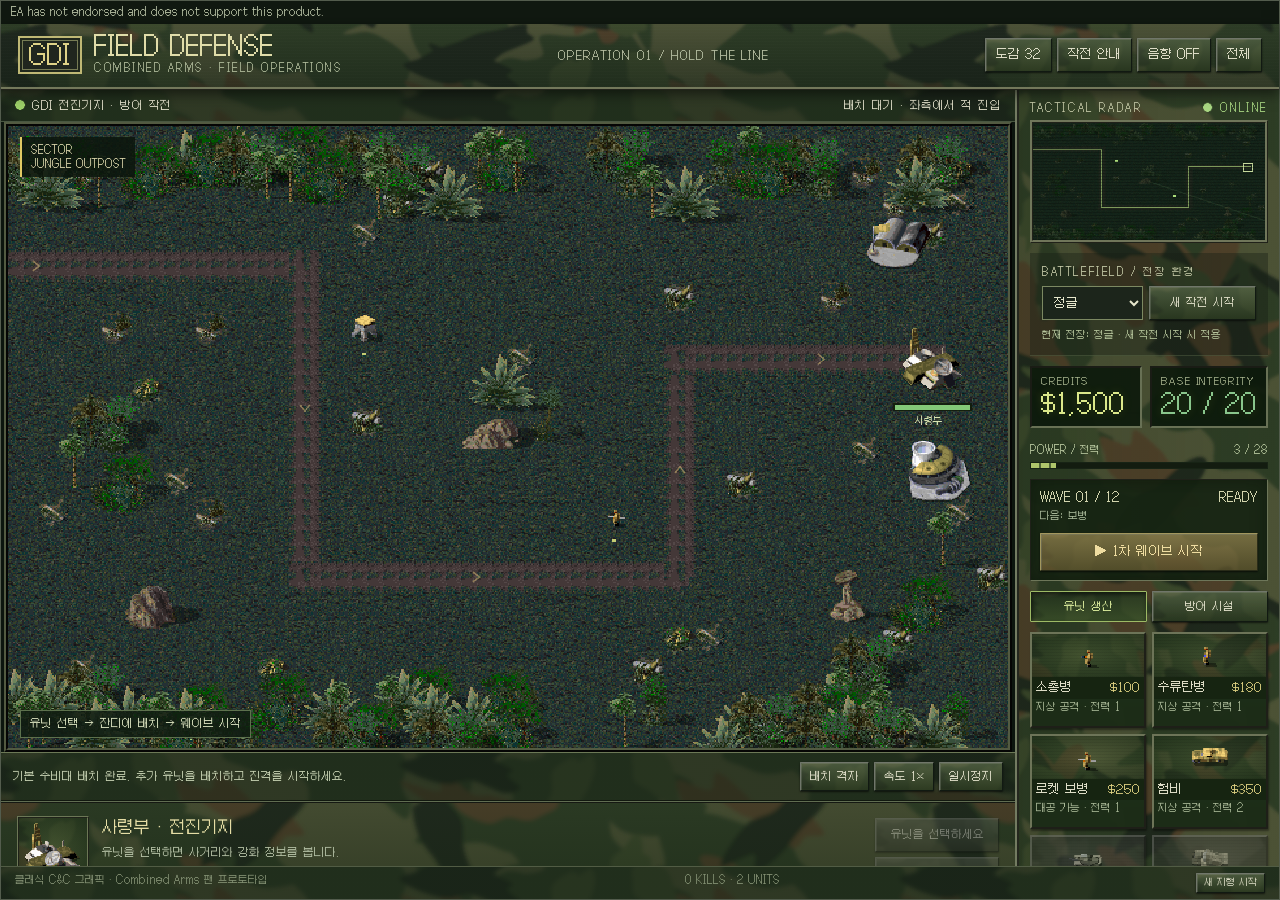
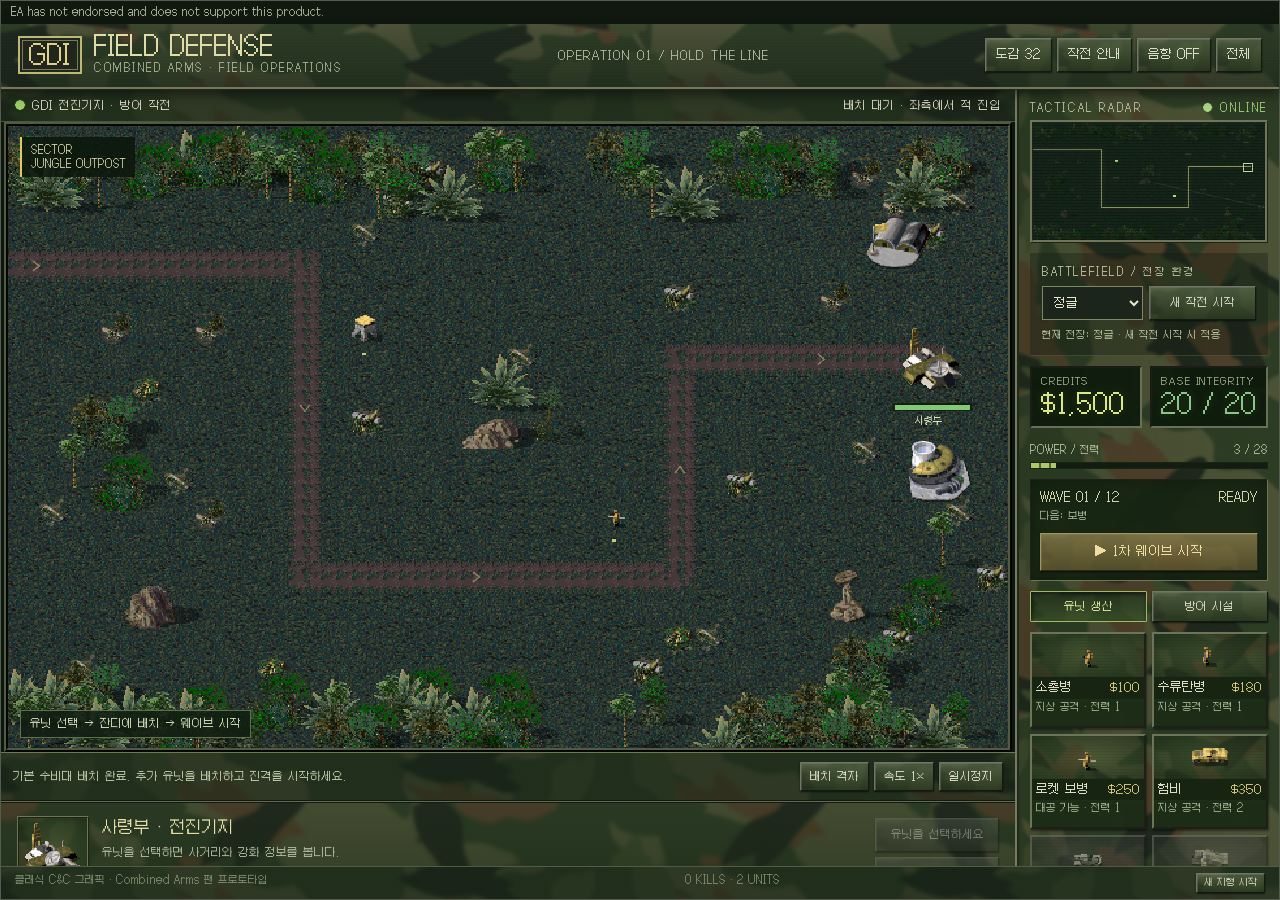
